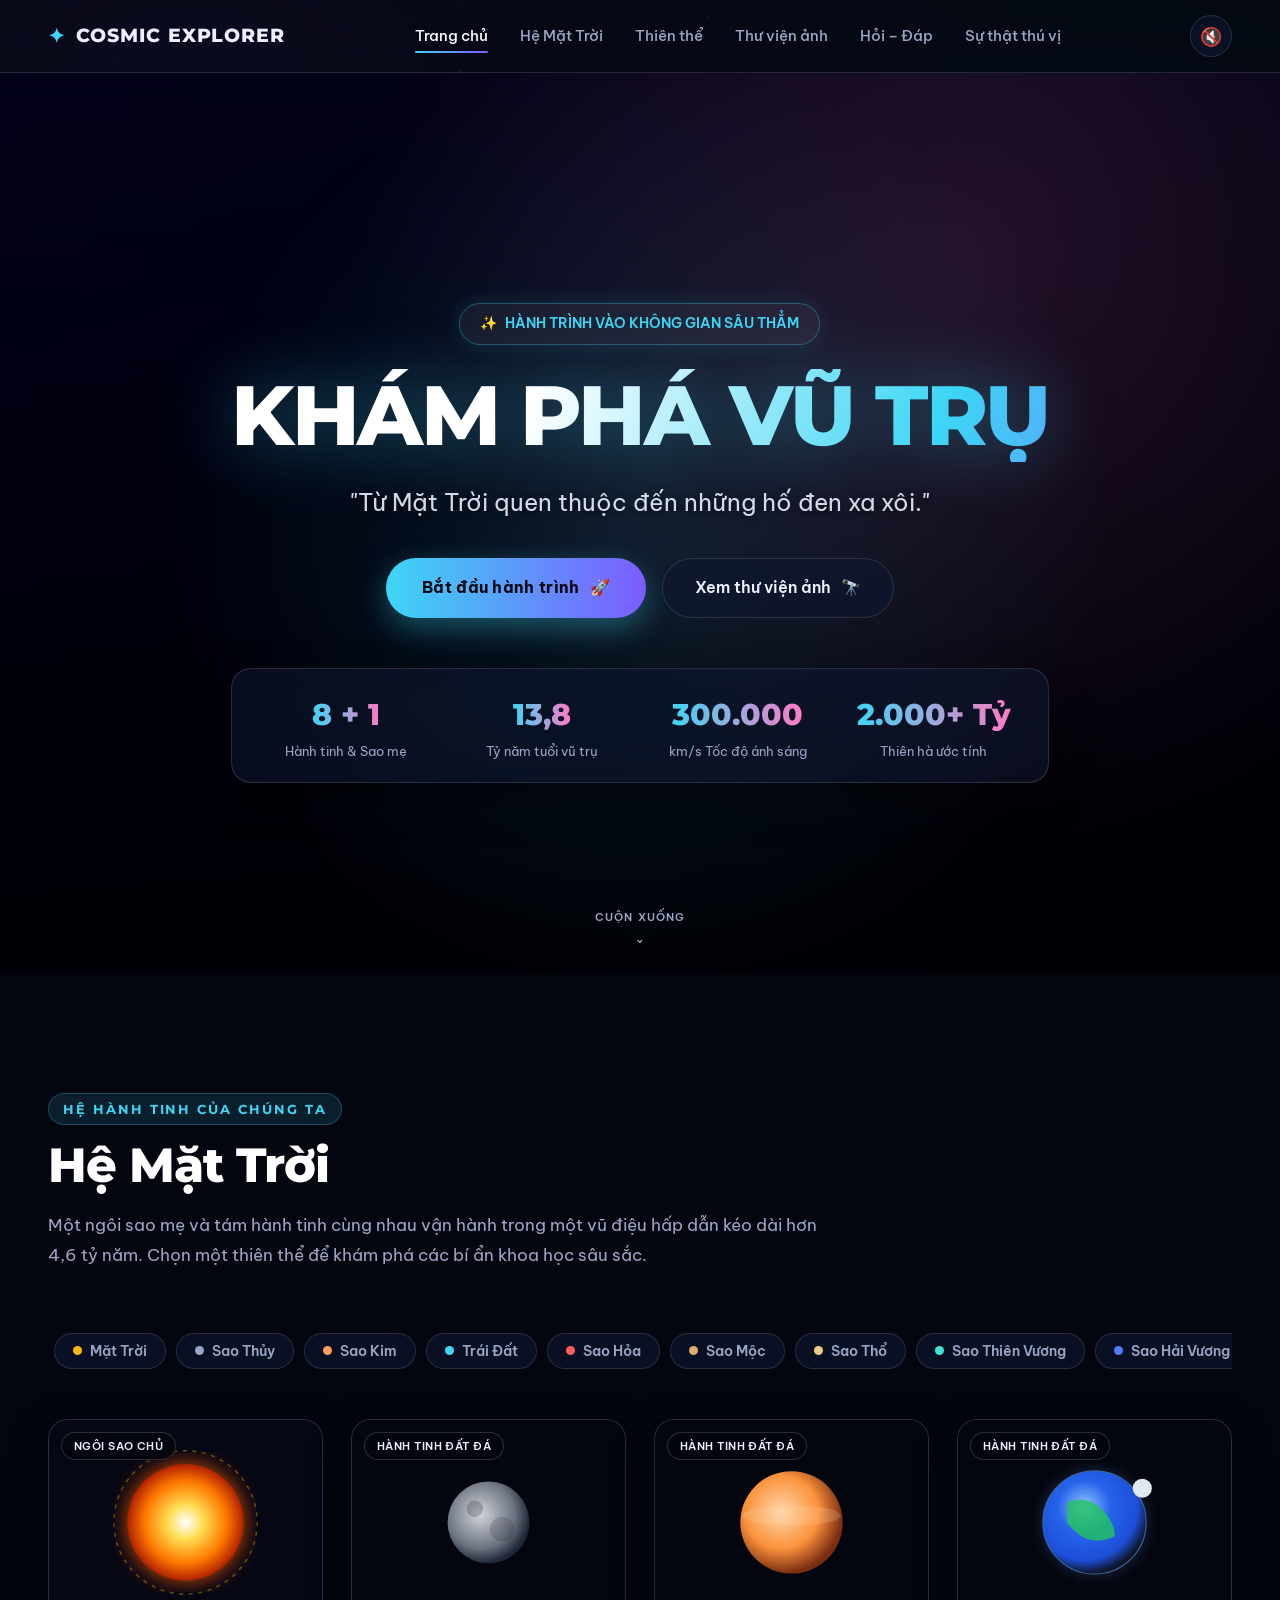
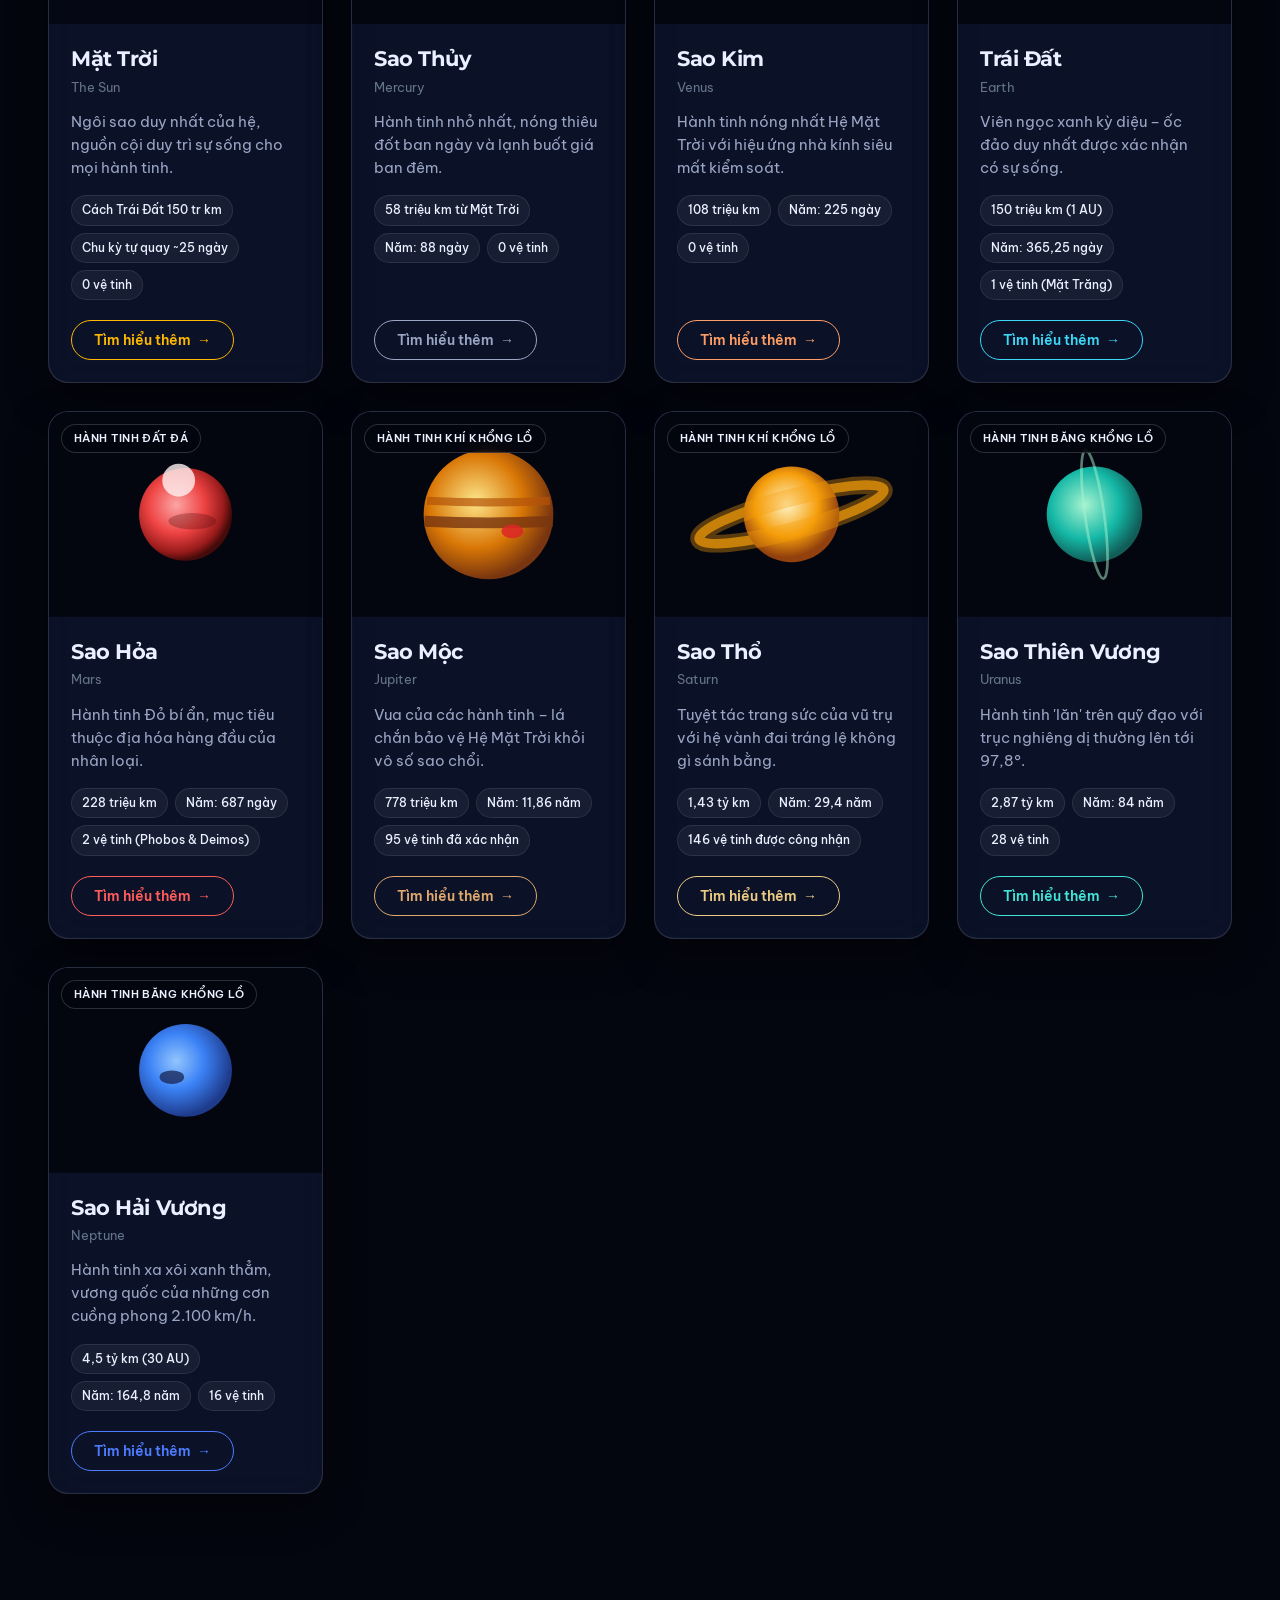
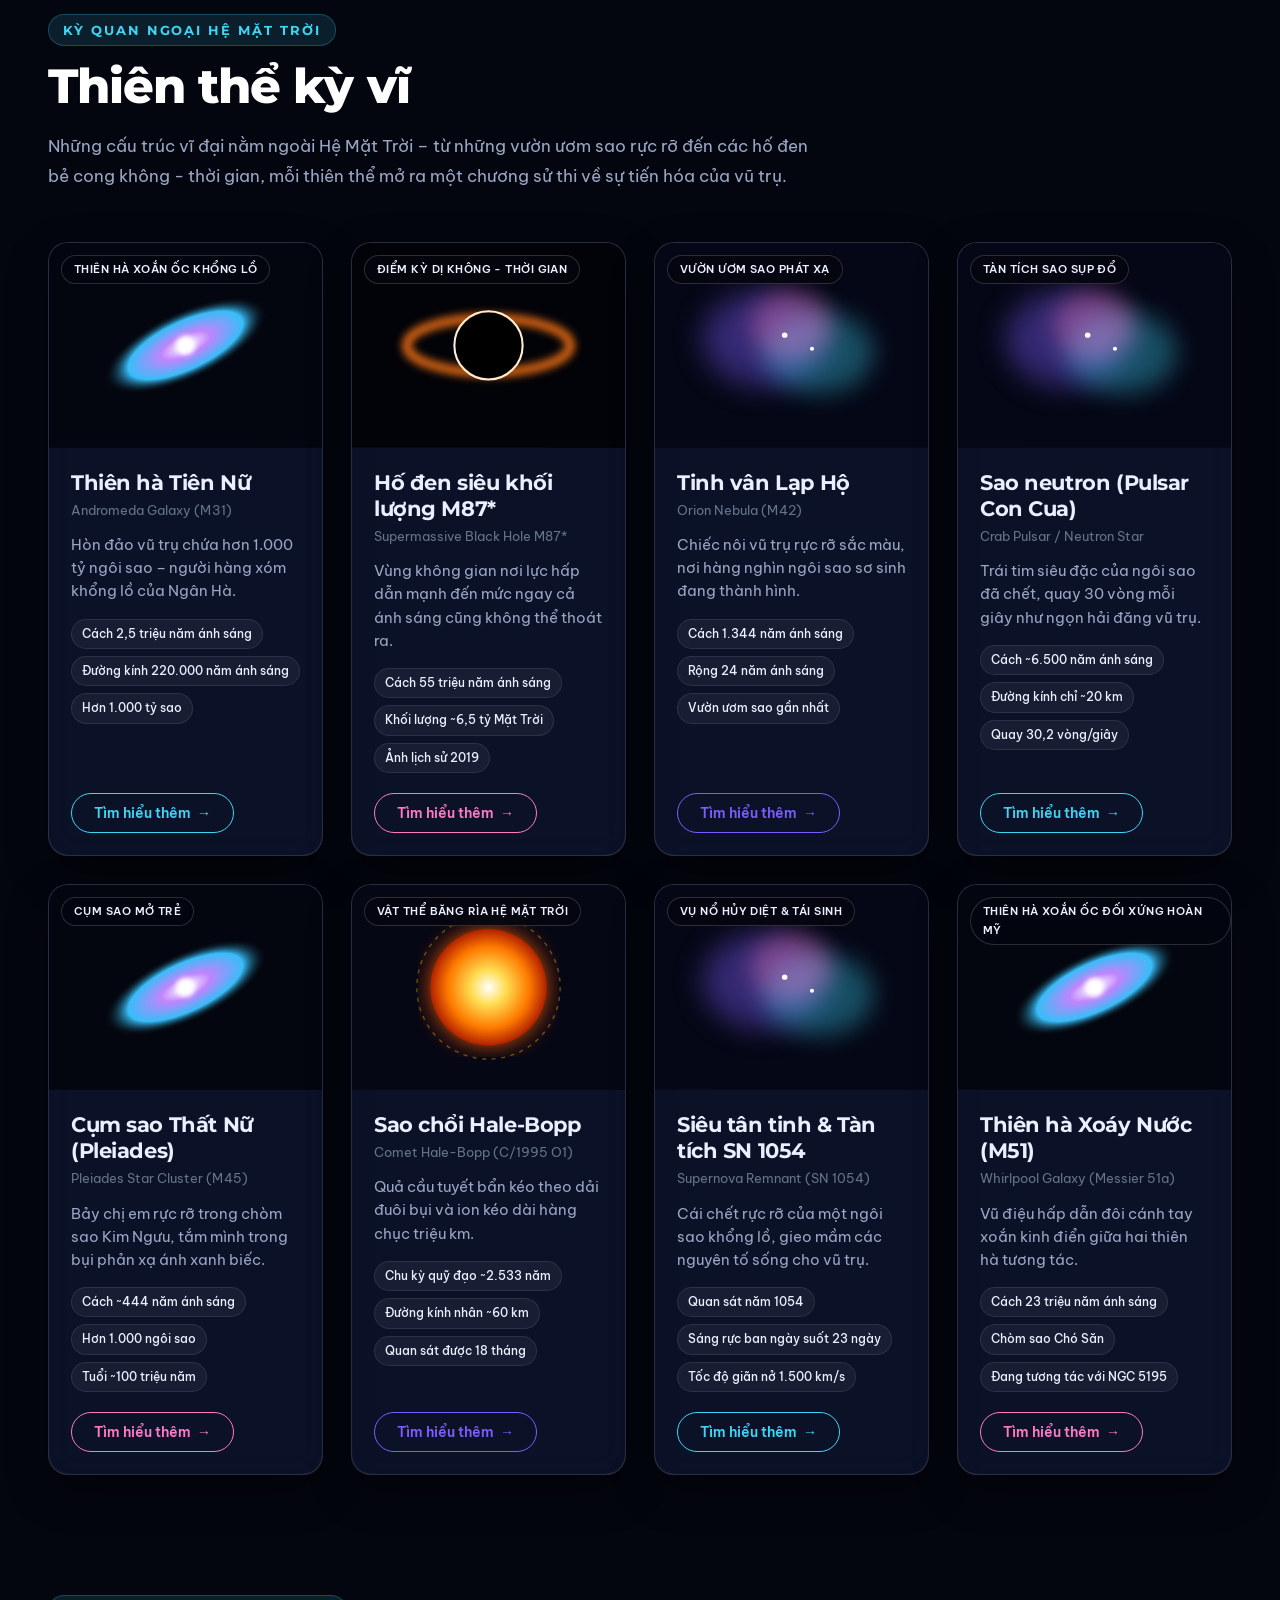
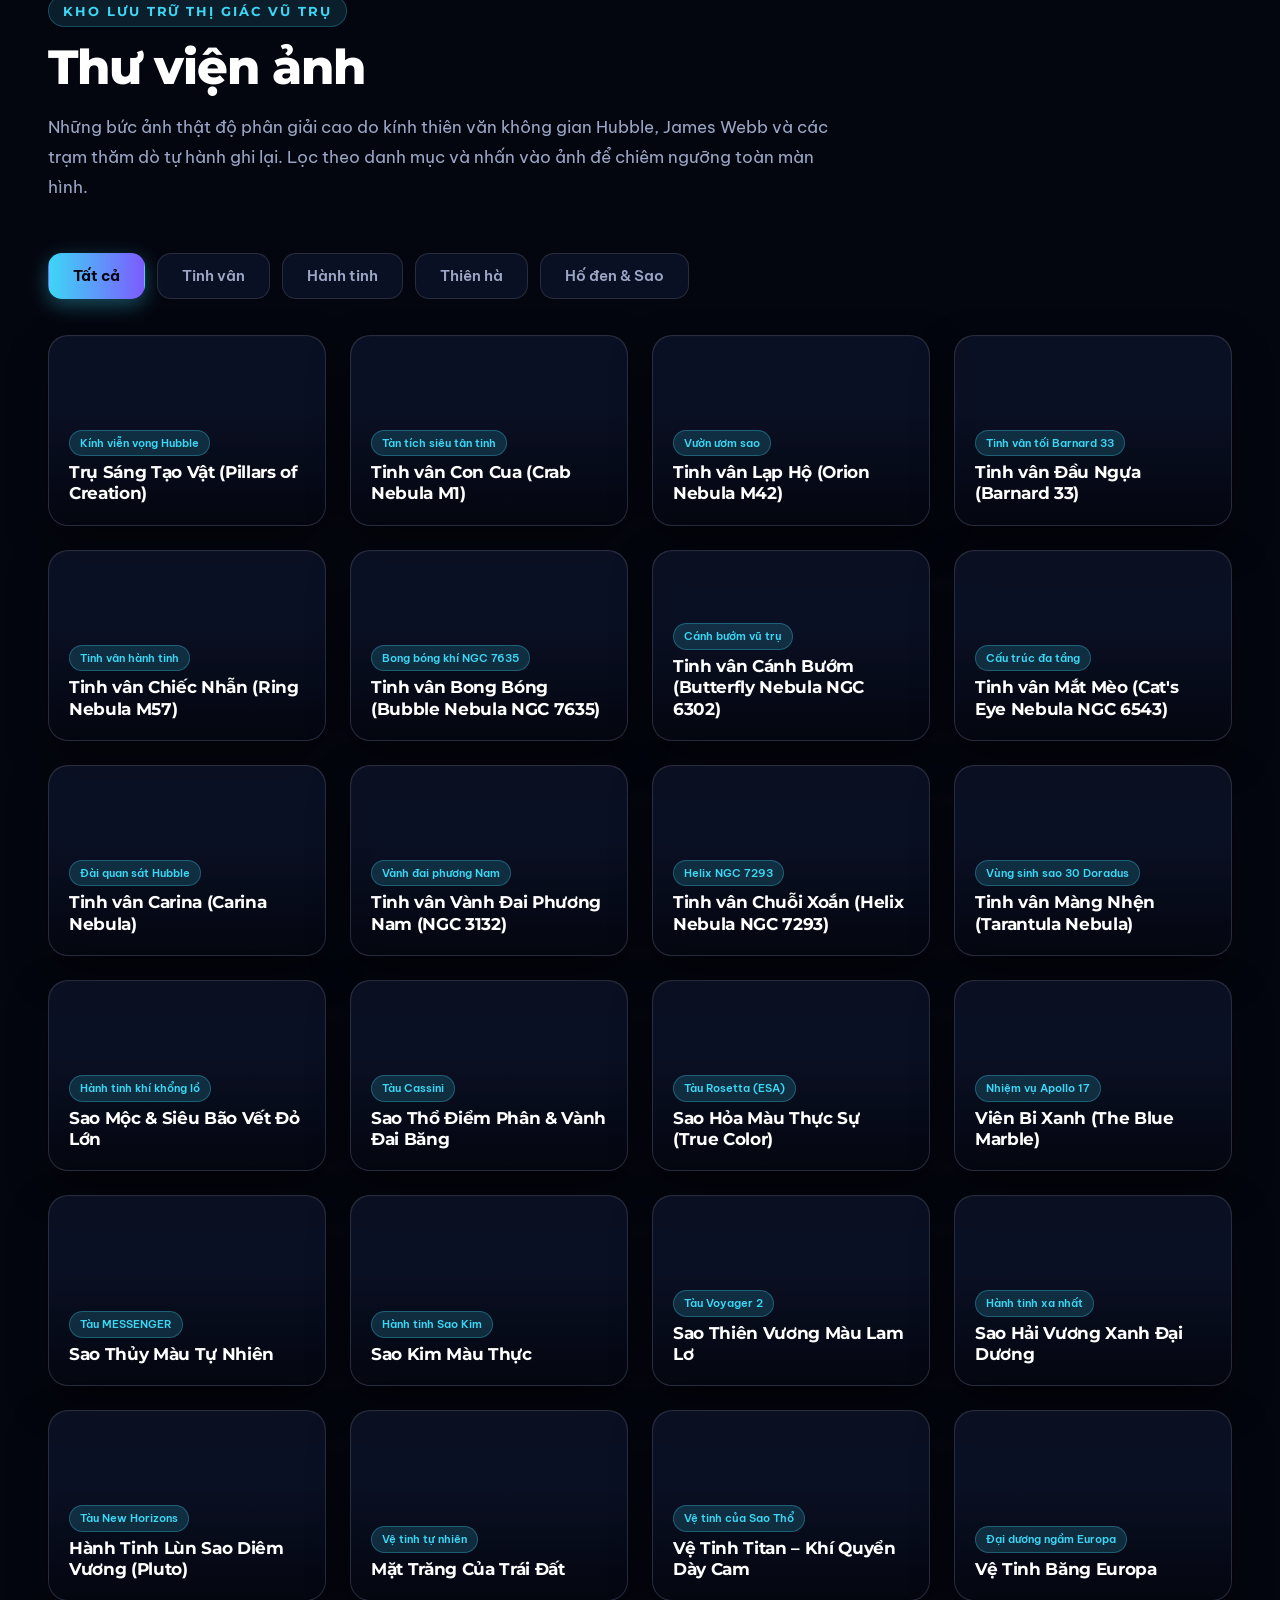
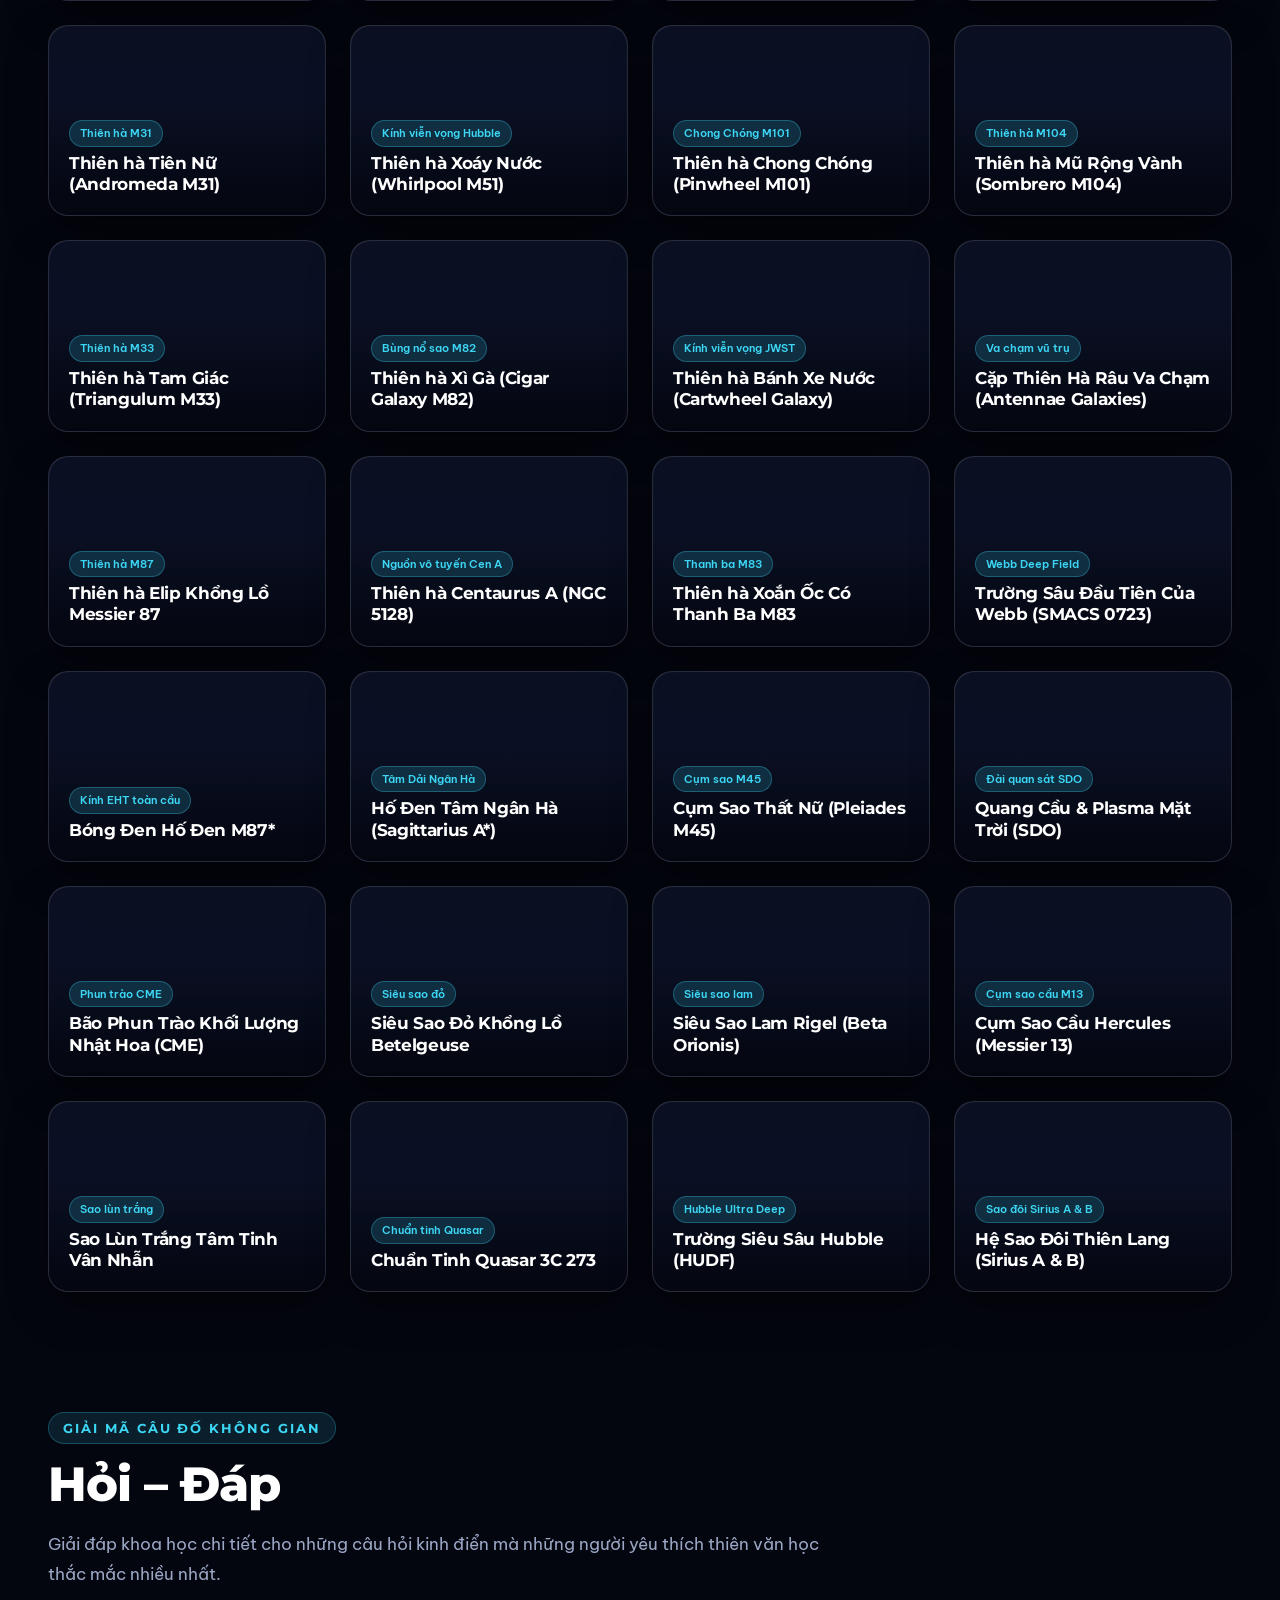
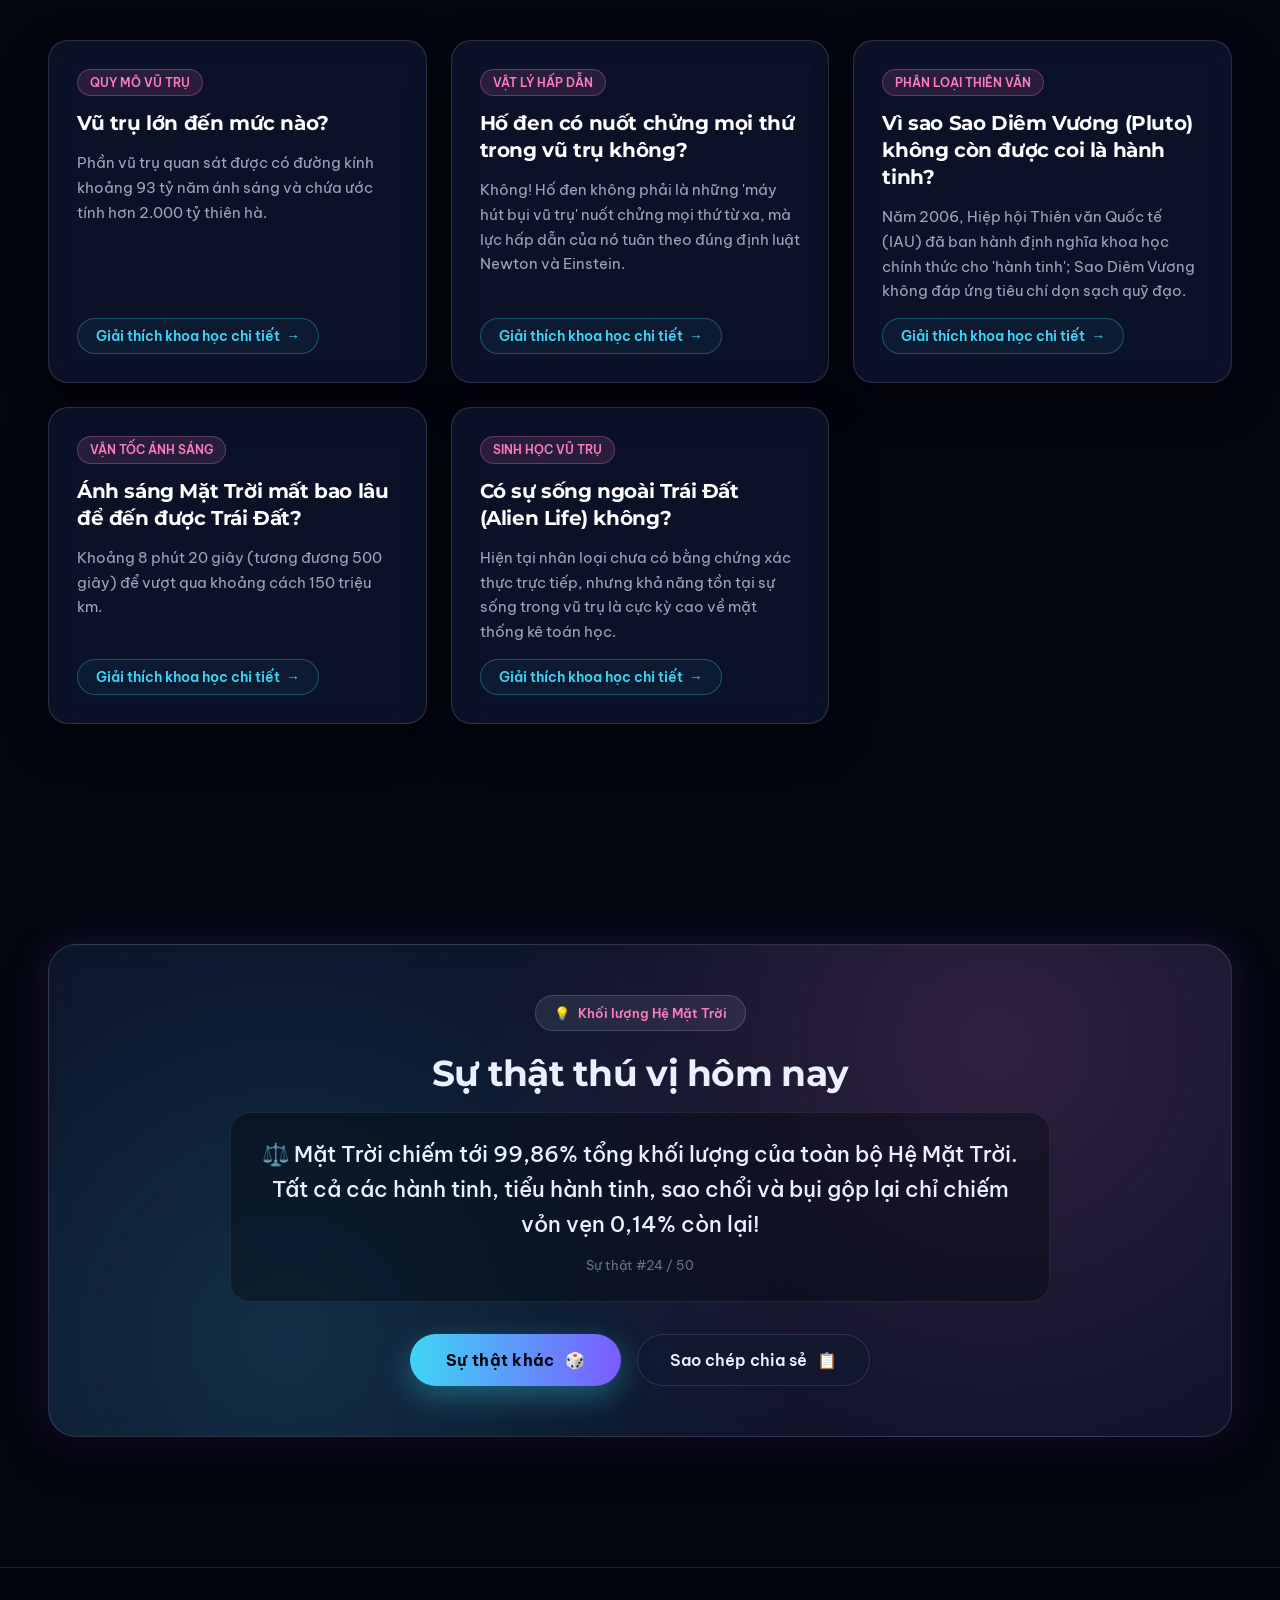
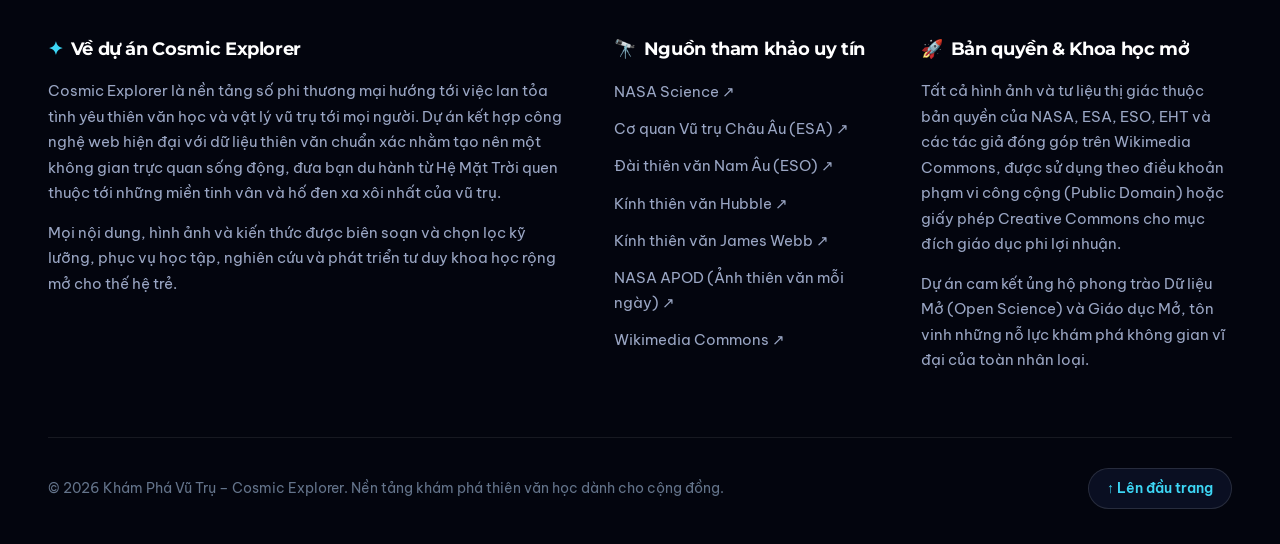
==== cosmos-exploration/kham-pha-vu-tru.html @ 5fd6b0ab "Add files via upload" ====
﻿<!DOCTYPE html>
<html lang="vi">
<head>
  <meta charset="utf-8" />
  <meta name="viewport" content="width=device-width, initial-scale=1.0" />
  <title>Khám Phá Vũ Trụ – Cosmic Explorer</title>
  <meta name="description" content="Trang web khám phá vũ trụ chuẩn Dark Space, Futuristic và Glassmorphism: Hệ Mặt Trời, thiên thể kỳ vĩ, thư viện ảnh thiên văn độ phân giải cao và hỏi đáp khoa học." />
  <meta name="theme-color" content="#04060F" />

  <!-- ==========================================================================
       GOOGLE ANALYTICS (GA4)
       Thay thế 'G-XXXXXXXXXX' bằng Measurement ID thực tế của bạn
       ========================================================================== -->
  <script async src="https://www.googletagmanager.com/gtag/js?id=G-XXXXXXXXXX"></script>
  <script>
    window.dataLayer = window.dataLayer || [];
    function gtag(){dataLayer.push(arguments);}
    gtag('js', new Date());

    gtag('config', 'G-XXXXXXXXXX', {
      page_title: 'Khám Phá Vũ Trụ – Cosmic Explorer',
      page_path: window.location.pathname
    });
  </script>

  <!-- Open Graph / SEO -->
  <meta property="og:type" content="website" />
  <meta property="og:title" content="Khám Phá Vũ Trụ – Cosmic Explorer" />
  <meta property="og:description" content="Từ Mặt Trời quen thuộc đến những hố đen xa xôi. Khám phá 8 hành tinh, thiên hà, tinh vân và các bí ẩn vật lý vũ trụ." />

  <!-- Google Fonts: Montserrat & Be Vietnam Pro -->
  <link rel="preconnect" href="https://fonts.googleapis.com" />
  <link rel="preconnect" href="https://fonts.gstatic.com" crossorigin />
  <link href="https://fonts.googleapis.com/css2?family=Be+Vietnam+Pro:ital,wght@0,400;0,500;0,600;0,700;1,400&family=Montserrat:wght@600;700;800;900&display=swap" rel="stylesheet" />

  <!-- Stylesheet -->
  <style>
/* ==========================================================================
   KHÁM PHÁ VŨ TRỤ – COSMOS EXPLORATION
   Design System: Dark Space – Futuristic – Modern – Glassmorphism
   Colors: #04060F, #0A1022, Cyan #3DD6F5, Violet #7C5CFF, Pink #FF7AC6
   Typography: Montserrat (Headings/Stats) & Be Vietnam Pro (Body/UI)
   ========================================================================== */

/* --- Biến CSS toàn cục --- */
:root {
  --bg-space: #04060F;
  --bg-deep: #0A1022;
  --bg-surface: #0E162E;
  
  --cy: #3DD6F5;
  --cy-glow: rgba(61, 214, 245, 0.4);
  --cy-subtle: rgba(61, 214, 245, 0.12);
  
  --vi: #7C5CFF;
  --vi-glow: rgba(124, 92, 255, 0.4);
  --vi-subtle: rgba(124, 92, 255, 0.12);
  
  --pk: #FF7AC6;
  --pk-glow: rgba(255, 122, 198, 0.4);
  --pk-subtle: rgba(255, 122, 198, 0.12);
  
  --ivory: #EAF0FF;
  --mute: #9AA6C4;
  --mute-dark: #64748B;
  
  --line: rgba(255, 255, 255, 0.12);
  --line-strong: rgba(255, 255, 255, 0.22);
  --glass: rgba(14, 22, 46, 0.65);
  --glass-card: rgba(15, 25, 52, 0.68);
  --glass-hover: rgba(25, 40, 80, 0.82);
  
  --font-heading: 'Montserrat', -apple-system, BlinkMacSystemFont, 'Segoe UI', Roboto, sans-serif;
  --font-body: 'Be Vietnam Pro', -apple-system, BlinkMacSystemFont, 'Segoe UI', Roboto, sans-serif;
  
  --radius-xs: 8px;
  --radius-sm: 14px;
  --radius-md: 20px;
  --radius-lg: 28px;
  --radius-full: 9999px;
  
  --shadow-card: 0 16px 40px rgba(0, 0, 0, 0.45), 0 0 1px rgba(255, 255, 255, 0.15) inset;
  --shadow-glow-cyan: 0 0 35px rgba(61, 214, 245, 0.35);
  --shadow-glow-violet: 0 0 35px rgba(124, 92, 255, 0.35);
  --shadow-glow-pink: 0 0 35px rgba(255, 122, 198, 0.35);
  
  --trans-fast: 0.2s cubic-bezier(0.16, 1, 0.3, 1);
  --trans-normal: 0.35s cubic-bezier(0.16, 1, 0.3, 1);
  --trans-slow: 0.6s cubic-bezier(0.16, 1, 0.3, 1);
}

/* --- Reset & Thiết lập cơ bản --- */
*, *::before, *::after {
  box-sizing: border-box;
  margin: 0;
  padding: 0;
}

html {
  scroll-behavior: smooth;
  scroll-padding-top: 80px;
  color-scheme: dark;
}

body {
  font-family: var(--font-body);
  font-size: 16px;
  line-height: 1.7;
  color: var(--ivory);
  background-color: var(--bg-space);
  background-image: 
    radial-gradient(1200px 800px at 15% 10%, rgba(124, 92, 255, 0.22), transparent 70%),
    radial-gradient(1000px 700px at 85% 35%, rgba(61, 214, 245, 0.18), transparent 65%),
    radial-gradient(900px 800px at 25% 75%, rgba(255, 122, 198, 0.16), transparent 70%),
    radial-gradient(800px 600px at 75% 90%, rgba(124, 92, 255, 0.18), transparent 65%),
    linear-gradient(180deg, var(--bg-space) 0%, var(--bg-deep) 100%);
  background-attachment: fixed;
  min-height: 100vh;
  overflow-x: hidden;
  position: relative;
  -webkit-font-smoothing: antialiased;
  -moz-osx-font-smoothing: grayscale;
}

/* --- Typography --- */
h1, h2, h3, h4, h5, h6 {
  font-family: var(--font-heading);
  font-weight: 700;
  line-height: 1.25;
  color: var(--ivory);
  letter-spacing: -0.02em;
}

p {
  color: var(--mute);
}

a {
  color: inherit;
  text-decoration: none;
  transition: var(--trans-fast);
}

button {
  font-family: inherit;
  border: none;
  background: none;
  cursor: pointer;
  color: inherit;
}

img {
  max-width: 100%;
  height: auto;
  display: block;
}

/* --- Focus states hỗ trợ A11y --- */
:focus-visible {
  outline: 3px solid var(--pk);
  outline-offset: 3px;
  border-radius: var(--radius-xs);
}

/* --- Khung canvas nền sao tương tác --- */
#stars-canvas {
  position: fixed;
  inset: 0;
  width: 100%;
  height: 100%;
  z-index: 0;
  pointer-events: none;
}

/* --- Thanh tiến trình cuộn trang --- */
#scroll-progress {
  position: fixed;
  top: 0;
  left: 0;
  height: 3px;
  width: 0%;
  background: linear-gradient(90deg, var(--cy), var(--vi), var(--pk));
  box-shadow: 0 0 10px var(--cy);
  z-index: 100;
  transition: width 0.1s ease-out;
}

/* --- Container bọc bố cục --- */
.container {
  max-width: 1320px;
  margin: 0 auto;
  padding: 0 24px;
  position: relative;
  z-index: 1;
}

@media (min-width: 1024px) {
  .container {
    padding: 0 48px;
  }
}

/* ==========================================================================
   NAVBAR (Thanh điều hướng cố định)
   ========================================================================== */
.navbar {
  position: sticky;
  top: 0;
  z-index: 90;
  background: rgba(4, 6, 15, 0.72);
  backdrop-filter: blur(20px);
  -webkit-backdrop-filter: blur(20px);
  border-bottom: 1px solid var(--line);
  transition: background var(--trans-normal), border-color var(--trans-normal);
}

.navbar.scrolled {
  background: rgba(4, 6, 15, 0.92);
  border-bottom-color: rgba(61, 214, 245, 0.25);
  box-shadow: 0 10px 30px rgba(0, 0, 0, 0.5);
}

.nav-wrapper {
  display: flex;
  align-items: center;
  justify-content: space-between;
  height: 72px;
}

.nav-brand {
  display: flex;
  align-items: center;
  gap: 10px;
  font-family: var(--font-heading);
  font-weight: 800;
  font-size: 19px;
  letter-spacing: 0.05em;
  color: var(--ivory);
}

.nav-brand .brand-spark {
  color: var(--cy);
  font-size: 20px;
  animation: pulse-glow 2.5s infinite;
  display: inline-block;
}

@keyframes pulse-glow {
  0%, 100% { transform: scale(1); filter: drop-shadow(0 0 4px var(--cy)); }
  50% { transform: scale(1.25); filter: drop-shadow(0 0 12px var(--pk)); color: var(--pk); }
}

.nav-menu {
  display: flex;
  align-items: center;
  gap: 32px;
  list-style: none;
}

.nav-link {
  font-size: 15px;
  font-weight: 500;
  color: var(--mute);
  padding: 8px 0;
  position: relative;
  transition: color var(--trans-fast);
}

.nav-link::after {
  content: '';
  position: absolute;
  bottom: 0;
  left: 0;
  width: 0;
  height: 2px;
  background: linear-gradient(90deg, var(--cy), var(--vi));
  border-radius: var(--radius-full);
  transition: width var(--trans-normal);
}

.nav-link:hover,
.nav-link.active {
  color: #FFFFFF;
}

.nav-link:hover::after,
.nav-link.active::after {
  width: 100%;
}

.nav-actions {
  display: flex;
  align-items: center;
  gap: 14px;
}

/* Nút điều khiển âm thanh vũ trụ tinh tế */
.btn-sound {
  display: flex;
  align-items: center;
  justify-content: center;
  width: 42px;
  height: 42px;
  border-radius: var(--radius-full);
  border: 1px solid var(--line);
  background: var(--glass);
  color: var(--mute);
  font-size: 18px;
  transition: var(--trans-fast);
}

.btn-sound:hover {
  color: var(--cy);
  border-color: var(--cy);
  background: var(--cy-subtle);
  transform: translateY(-2px);
}

/* Nút burger mobile */
.btn-burger {
  display: none;
  flex-direction: column;
  justify-content: center;
  align-items: center;
  gap: 5px;
  width: 44px;
  height: 44px;
  border-radius: var(--radius-xs);
  border: 1px solid var(--line);
  background: var(--glass);
  cursor: pointer;
  z-index: 95;
}

.btn-burger span {
  display: block;
  width: 20px;
  height: 2px;
  background-color: var(--ivory);
  transition: transform var(--trans-normal), opacity var(--trans-fast);
}

.btn-burger.active span:nth-child(1) {
  transform: translateY(7px) rotate(45deg);
}

.btn-burger.active span:nth-child(2) {
  opacity: 0;
}

.btn-burger.active span:nth-child(3) {
  transform: translateY(-7px) rotate(-45deg);
}

@media (max-width: 900px) {
  .btn-burger {
    display: flex;
  }
  
  .nav-menu {
    position: fixed;
    top: 72px;
    left: 0;
    right: 0;
    background: rgba(4, 6, 15, 0.97);
    backdrop-filter: blur(24px);
    -webkit-backdrop-filter: blur(24px);
    border-bottom: 1px solid var(--line);
    flex-direction: column;
    gap: 0;
    padding: 16px 24px 28px;
    transform: translateY(-120%);
    opacity: 0;
    pointer-events: none;
    transition: transform 0.4s cubic-bezier(0.16, 1, 0.3, 1), opacity 0.3s ease;
  }
  
  .nav-menu.open {
    transform: translateY(0);
    opacity: 1;
    pointer-events: auto;
  }
  
  .nav-menu li {
    width: 100%;
  }
  
  .nav-link {
    display: block;
    padding: 14px 0;
    font-size: 17px;
    border-bottom: 1px solid rgba(255, 255, 255, 0.06);
  }
}

/* ==========================================================================
   HERO SECTION (Trang chủ)
   ========================================================================== */
.hero-section {
  min-height: 100vh;
  position: relative;
  display: flex;
  align-items: center;
  justify-content: center;
  text-align: center;
  padding: 100px 0 60px;
  overflow: hidden;
}

.hero-backdrop {
  position: absolute;
  inset: -10% -5%;
  background: 
    linear-gradient(180deg, rgba(4, 6, 15, 0.3) 0%, rgba(4, 6, 15, 0.85) 90%),
    url('https://commons.wikimedia.org/wiki/Special:FilePath/Pillars_of_creation_2014_HST_WFC3-UVIS_full-res_denoised.jpg?width=1600') center/cover no-repeat,
    linear-gradient(135deg, #18133E, #0A1022);
  filter: contrast(1.1) brightness(0.7);
  z-index: 0;
  will-change: transform;
}

.hero-overlay-glow {
  position: absolute;
  inset: 0;
  background: 
    radial-gradient(circle at 50% 50%, rgba(61, 214, 245, 0.12), transparent 60%),
    radial-gradient(circle at 75% 20%, rgba(255, 122, 198, 0.14), transparent 50%);
  pointer-events: none;
}

.hero-content {
  position: relative;
  z-index: 2;
  max-width: 960px;
  margin: 0 auto;
}

.hero-badge {
  display: inline-flex;
  align-items: center;
  gap: 8px;
  padding: 8px 20px;
  border-radius: var(--radius-full);
  background: rgba(255, 255, 255, 0.06);
  border: 1px solid rgba(61, 214, 245, 0.3);
  backdrop-filter: blur(12px);
  color: var(--cy);
  font-size: 14px;
  font-weight: 600;
  margin-bottom: 24px;
  box-shadow: 0 0 20px rgba(61, 214, 245, 0.15);
  animation: float-soft 4s ease-in-out infinite;
}

@keyframes float-soft {
  0%, 100% { transform: translateY(0); }
  50% { transform: translateY(-6px); }
}

.hero-title {
  font-size: clamp(38px, 8vw, 84px);
  font-weight: 800;
  letter-spacing: -0.03em;
  line-height: 1.1;
  margin-bottom: 20px;
  background: linear-gradient(110deg, #FFFFFF 15%, var(--cy) 35%, var(--vi) 55%, var(--pk) 75%, #FFFFFF 95%);
  background-size: 250% 100%;
  -webkit-background-clip: text;
  background-clip: text;
  color: transparent;
  animation: shimmer-title 7s linear infinite;
  filter: drop-shadow(0 0 35px rgba(61, 214, 245, 0.4));
}

@keyframes shimmer-title {
  0% { background-position: 250% 0; }
  100% { background-position: -250% 0; }
}

.hero-slogan {
  font-size: clamp(18px, 3vw, 24px);
  font-weight: 400;
  color: var(--ivory);
  opacity: 0.9;
  max-width: 720px;
  margin: 0 auto 36px;
  text-shadow: 0 2px 10px rgba(0, 0, 0, 0.7);
}

.hero-cta-group {
  display: flex;
  align-items: center;
  justify-content: center;
  gap: 16px;
  flex-wrap: wrap;
  margin-bottom: 50px;
}

/* Nút CTA chuẩn Glassmorphism Futuristic */
.btn-primary {
  display: inline-flex;
  align-items: center;
  gap: 10px;
  padding: 16px 36px;
  border-radius: var(--radius-full);
  background: linear-gradient(90deg, var(--cy), var(--vi));
  color: #04060F;
  font-weight: 700;
  font-size: 16px;
  letter-spacing: 0.02em;
  box-shadow: 0 10px 30px rgba(61, 214, 245, 0.35);
  transition: transform var(--trans-fast), box-shadow var(--trans-fast), color var(--trans-fast);
  cursor: pointer;
}

.btn-primary:hover {
  transform: translateY(-4px) scale(1.02);
  box-shadow: 0 15px 40px rgba(124, 92, 255, 0.55), 0 0 25px rgba(61, 214, 245, 0.6);
  color: #FFFFFF;
}

.btn-secondary {
  display: inline-flex;
  align-items: center;
  gap: 10px;
  padding: 15px 32px;
  border-radius: var(--radius-full);
  background: var(--glass);
  border: 1px solid var(--line);
  backdrop-filter: blur(12px);
  color: var(--ivory);
  font-weight: 600;
  font-size: 16px;
  transition: var(--trans-fast);
}

.btn-secondary:hover {
  border-color: var(--cy);
  background: rgba(61, 214, 245, 0.1);
  transform: translateY(-3px);
  color: var(--cy);
}

/* Thống kê nhanh nổi bật ở Hero */
.hero-stats-bar {
  display: grid;
  grid-template-columns: repeat(4, 1fr);
  gap: 16px;
  max-width: 860px;
  margin: 0 auto;
  padding: 20px 24px;
  border-radius: var(--radius-md);
  background: rgba(14, 22, 46, 0.6);
  border: 1px solid var(--line);
  backdrop-filter: blur(16px);
  box-shadow: var(--shadow-card);
}

.stat-item {
  display: flex;
  flex-direction: column;
  align-items: center;
}

.stat-number {
  font-family: var(--font-heading);
  font-size: clamp(20px, 3.5vw, 30px);
  font-weight: 800;
  background: linear-gradient(90deg, var(--cy), var(--pk));
  -webkit-background-clip: text;
  background-clip: text;
  color: transparent;
}

.stat-label {
  font-size: 13px;
  color: var(--mute);
  text-align: center;
}

@media (max-width: 680px) {
  .hero-stats-bar {
    grid-template-columns: repeat(2, 1fr);
    gap: 20px 12px;
  }
}

.hero-scroll-indicator {
  position: absolute;
  bottom: 24px;
  left: 50%;
  transform: translateX(-50%);
  color: var(--cy);
  font-size: 26px;
  display: flex;
  flex-direction: column;
  align-items: center;
  gap: 4px;
  animation: bounce-scroll 2s infinite ease-in-out;
  cursor: pointer;
  z-index: 5;
}

.hero-scroll-indicator span {
  font-size: 11px;
  font-weight: 600;
  letter-spacing: 0.1em;
  text-transform: uppercase;
  color: var(--mute);
}

@keyframes bounce-scroll {
  0%, 20%, 50%, 80%, 100% { transform: translate(-50%, 0); }
  40% { transform: translate(-50%, -10px); }
  60% { transform: translate(-50%, -5px); }
}

/* ==========================================================================
   CÁC SECTION CHUNG & TIÊU ĐỀ
   ========================================================================== */
section {
  padding: 120px 0 0;
  position: relative;
}

.section-header {
  margin-bottom: 50px;
  max-width: 780px;
}

.section-tag {
  display: inline-block;
  font-family: var(--font-heading);
  font-size: 13px;
  font-weight: 700;
  text-transform: uppercase;
  letter-spacing: 0.15em;
  color: var(--cy);
  margin-bottom: 10px;
  background: var(--cy-subtle);
  padding: 4px 14px;
  border-radius: var(--radius-full);
  border: 1px solid rgba(61, 214, 245, 0.25);
}

.section-title {
  font-size: clamp(30px, 5vw, 48px);
  font-weight: 800;
  margin-bottom: 16px;
  background: linear-gradient(120deg, #FFFFFF 40%, var(--ivory) 100%);
  -webkit-background-clip: text;
  background-clip: text;
  color: transparent;
}

.section-desc {
  font-size: 17px;
  color: var(--mute);
  line-height: 1.75;
}

/* ==========================================================================
   GRID CARDS & GLASSMORPHISM
   ========================================================================== */
.cards-grid {
  display: grid;
  grid-template-columns: repeat(4, 1fr);
  gap: 28px;
}

@media (max-width: 1200px) {
  .cards-grid {
    grid-template-columns: repeat(3, 1fr);
  }
}

@media (max-width: 880px) {
  .cards-grid {
    grid-template-columns: repeat(2, 1fr);
    gap: 20px;
  }
}

@media (max-width: 580px) {
  .cards-grid {
    grid-template-columns: 1fr;
  }
}

/* Thẻ kính Glassmorphic */
.cosmic-card {
  --accent-color: var(--cy);
  --accent-glow: var(--cy-glow);
  
  background: var(--glass-card);
  backdrop-filter: blur(16px);
  -webkit-backdrop-filter: blur(16px);
  border: 1px solid var(--line);
  border-radius: var(--radius-md);
  overflow: hidden;
  display: flex;
  flex-direction: column;
  box-shadow: var(--shadow-card);
  transition: transform var(--trans-normal), border-color var(--trans-normal), box-shadow var(--trans-normal);
  position: relative;
}

.cosmic-card::before {
  content: '';
  position: absolute;
  top: 0;
  left: 0;
  right: 0;
  height: 2px;
  background: linear-gradient(90deg, transparent, var(--accent-color), transparent);
  opacity: 0.4;
  transition: opacity var(--trans-normal);
}

.cosmic-card:hover {
  transform: translateY(-8px);
  border-color: var(--accent-color);
  box-shadow: 0 20px 45px rgba(0, 0, 0, 0.6), 0 0 30px var(--accent-glow);
}

.cosmic-card:hover::before {
  opacity: 1;
}

/* Khung hình ảnh của Card */
.card-photo {
  position: relative;
  aspect-ratio: 4 / 3;
  overflow: hidden;
  background: linear-gradient(135deg, #18133E, #0A1022);
}

.card-photo-fallback {
  position: absolute;
  inset: 0;
  width: 100%;
  height: 100%;
  display: flex;
  align-items: center;
  justify-content: center;
  z-index: 1;
}

.card-photo-fallback svg, .fallback-svg {
  width: 100%;
  height: 100%;
  display: block;
}

.cosmic-image {
  position: relative;
  z-index: 2;
  width: 100%;
  height: 100%;
  object-fit: cover;
  transition: transform 0.6s cubic-bezier(0.16, 1, 0.3, 1), opacity 0.4s ease;
}

.cosmic-card:hover .card-photo .cosmic-image {
  transform: scale(1.08);
}

/* Huy hiệu loại ở góc ảnh */
.card-type-badge {
  position: absolute;
  top: 12px;
  left: 12px;
  padding: 4px 12px;
  border-radius: var(--radius-full);
  background: rgba(4, 6, 15, 0.78);
  backdrop-filter: blur(8px);
  -webkit-backdrop-filter: blur(8px);
  border: 1px solid rgba(255, 255, 255, 0.16);
  font-size: 11px;
  font-weight: 600;
  color: var(--ivory);
  letter-spacing: 0.04em;
  text-transform: uppercase;
  z-index: 5;
}

/* Phần nội dung của Card */
.card-body {
  padding: 22px;
  display: flex;
  flex-direction: column;
  flex: 1;
  gap: 12px;
}

.card-title-group {
  display: flex;
  flex-direction: column;
  gap: 3px;
}

.card-title {
  font-size: 21px;
  font-weight: 700;
  color: var(--ivory);
}

.card-subtitle {
  font-size: 13px;
  color: var(--mute-dark);
}

.card-tagline {
  font-size: 14.5px;
  color: var(--mute);
  line-height: 1.6;
}

/* Chip thông tin nhanh */
.card-chips {
  display: flex;
  flex-wrap: wrap;
  gap: 7px;
  margin: 4px 0 8px;
}

.chip {
  font-size: 12px;
  padding: 4px 10px;
  border-radius: var(--radius-full);
  background: rgba(255, 255, 255, 0.05);
  border: 1px solid rgba(255, 255, 255, 0.09);
  color: var(--ivory);
  font-weight: 500;
}

/* Nút Tìm hiểu thêm */
.btn-card-more {
  margin-top: auto;
  align-self: flex-start;
  min-height: 40px;
  padding: 8px 22px;
  border-radius: var(--radius-full);
  border: 1px solid var(--accent-color);
  background: transparent;
  color: var(--accent-color);
  font-weight: 600;
  font-size: 14px;
  display: inline-flex;
  align-items: center;
  gap: 6px;
  transition: var(--trans-fast);
}

.btn-card-more:hover {
  background: var(--accent-color);
  color: #04060F;
  box-shadow: 0 0 20px var(--accent-glow);
  transform: translateY(-2px);
}

/* ==========================================================================
   SECTION 1 – HỆ MẶT TRỜI (BỔ SUNG QUICK SELECTOR)
   ========================================================================== */
.solar-quick-bar {
  display: flex;
  align-items: center;
  gap: 10px;
  overflow-x: auto;
  padding: 12px 6px 20px;
  margin-bottom: 30px;
  scrollbar-width: thin;
  scrollbar-color: var(--line) transparent;
}

.solar-quick-bar::-webkit-scrollbar {
  height: 6px;
}

.solar-quick-bar::-webkit-scrollbar-thumb {
  background: var(--line);
  border-radius: 4px;
}

.quick-planet-pill {
  flex-shrink: 0;
  display: inline-flex;
  align-items: center;
  gap: 8px;
  padding: 8px 18px;
  border-radius: var(--radius-full);
  background: var(--glass);
  border: 1px solid var(--line);
  color: var(--mute);
  font-size: 13.5px;
  font-weight: 600;
  cursor: pointer;
  transition: var(--trans-fast);
}

.quick-planet-pill .pill-dot {
  width: 9px;
  height: 9px;
  border-radius: 50%;
  display: inline-block;
}

.quick-planet-pill:hover,
.quick-planet-pill.active {
  color: #FFFFFF;
  border-color: var(--cy);
  background: rgba(61, 214, 245, 0.12);
  transform: translateY(-2px);
}

/* ==========================================================================
   SECTION 3 – THƯ VIỆN ẢNH (TABS & LIGHTBOX)
   ========================================================================== */
.gallery-tabs {
  display: flex;
  flex-wrap: wrap;
  gap: 12px;
  margin-bottom: 36px;
}

.tab-btn {
  min-height: 46px;
  padding: 10px 24px;
  border-radius: var(--radius-sm);
  border: 1px solid var(--line);
  background: var(--glass);
  color: var(--mute);
  font-size: 15px;
  font-weight: 600;
  display: inline-flex;
  align-items: center;
  gap: 8px;
  cursor: pointer;
  transition: var(--trans-fast);
}

.tab-btn:hover {
  color: var(--ivory);
  border-color: rgba(61, 214, 245, 0.4);
  background: rgba(61, 214, 245, 0.08);
}

.tab-btn.active {
  background: linear-gradient(90deg, var(--cy), var(--vi));
  color: #04060F;
  border-color: transparent;
  font-weight: 700;
  box-shadow: 0 6px 20px rgba(61, 214, 245, 0.35);
}

.gallery-grid {
  display: grid;
  grid-template-columns: repeat(4, 1fr);
  gap: 24px;
}

@media (max-width: 1100px) {
  .gallery-grid {
    grid-template-columns: repeat(3, 1fr);
  }
}

@media (max-width: 780px) {
  .gallery-grid {
    grid-template-columns: repeat(2, 1fr);
  }
}

@media (max-width: 500px) {
  .gallery-grid {
    grid-template-columns: 1fr;
  }
}

.gallery-card {
  position: relative;
  aspect-ratio: 16 / 11;
  border-radius: var(--radius-md);
  overflow: hidden;
  border: 1px solid var(--line);
  background: var(--glass);
  cursor: pointer;
  box-shadow: var(--shadow-card);
  transition: transform var(--trans-normal), border-color var(--trans-normal), box-shadow var(--trans-normal);
}

.gallery-card img {
  width: 100%;
  height: 100%;
  object-fit: cover;
  transition: transform 0.7s cubic-bezier(0.16, 1, 0.3, 1);
}

.gallery-card-overlay {
  position: absolute;
  inset: 0;
  background: linear-gradient(180deg, transparent 40%, rgba(4, 6, 15, 0.95) 100%);
  display: flex;
  flex-direction: column;
  justify-content: flex-end;
  padding: 20px;
  transition: opacity var(--trans-fast);
}

.gallery-card-badge {
  align-self: flex-start;
  font-size: 11px;
  font-weight: 600;
  color: var(--cy);
  background: rgba(61, 214, 245, 0.16);
  border: 1px solid rgba(61, 214, 245, 0.3);
  padding: 3px 10px;
  border-radius: var(--radius-full);
  margin-bottom: 6px;
}

.gallery-card-title {
  font-size: 17px;
  font-weight: 700;
  color: #FFFFFF;
}

.gallery-card:hover {
  transform: translateY(-6px);
  border-color: var(--cy);
  box-shadow: 0 16px 36px rgba(0, 0, 0, 0.6), 0 0 25px var(--cy-glow);
}

.gallery-card:hover img {
  transform: scale(1.08);
}

/* ==========================================================================
   SECTION 4 – HỎI ĐÁP (FAQ ACCORDION & CARDS)
   ========================================================================== */
.faq-grid {
  display: grid;
  grid-template-columns: repeat(auto-fit, minmax(360px, 1fr));
  gap: 24px;
}

@media (max-width: 600px) {
  .faq-grid {
    grid-template-columns: 1fr;
  }
}

.faq-card {
  background: var(--glass-card);
  backdrop-filter: blur(16px);
  -webkit-backdrop-filter: blur(16px);
  border: 1px solid var(--line);
  border-radius: var(--radius-md);
  padding: 28px;
  display: flex;
  flex-direction: column;
  gap: 14px;
  box-shadow: var(--shadow-card);
  transition: var(--trans-normal);
  position: relative;
}

.faq-card:hover {
  border-color: rgba(124, 92, 255, 0.5);
  box-shadow: 0 16px 40px rgba(0, 0, 0, 0.5), 0 0 25px var(--vi-glow);
  transform: translateY(-4px);
}

.faq-tag {
  align-self: flex-start;
  font-size: 11.5px;
  font-weight: 600;
  text-transform: uppercase;
  color: var(--pk);
  background: var(--pk-subtle);
  border: 1px solid rgba(255, 122, 198, 0.3);
  padding: 3px 12px;
  border-radius: var(--radius-full);
}

.faq-question {
  font-size: 20px;
  font-weight: 700;
  color: #FFFFFF;
  line-height: 1.35;
}

.faq-short-answer {
  font-size: 15px;
  color: var(--mute);
  line-height: 1.65;
}

.btn-faq-expand {
  margin-top: auto;
  align-self: flex-start;
  display: inline-flex;
  align-items: center;
  gap: 6px;
  font-size: 14px;
  font-weight: 600;
  color: var(--cy);
  padding: 8px 18px;
  border-radius: var(--radius-full);
  border: 1px solid rgba(61, 214, 245, 0.3);
  background: rgba(61, 214, 245, 0.05);
  transition: var(--trans-fast);
}

.btn-faq-expand:hover {
  background: var(--cy);
  color: #04060F;
  box-shadow: 0 0 16px var(--cy-glow);
}

/* ==========================================================================
   SECTION 5 – SỰ THẬT THÚ VỊ (FUN FACTS GENERATOR)
   ========================================================================== */
.fact-section-wrapper {
  margin-top: 100px;
  padding: 50px 36px;
  border-radius: var(--radius-lg);
  border: 1px solid var(--line);
  background: 
    radial-gradient(circle at 80% 20%, rgba(255, 122, 198, 0.15), transparent 50%),
    radial-gradient(circle at 20% 80%, rgba(61, 214, 245, 0.15), transparent 50%),
    var(--glass-card);
  backdrop-filter: blur(20px);
  -webkit-backdrop-filter: blur(20px);
  box-shadow: var(--shadow-card), 0 0 40px rgba(124, 92, 255, 0.2);
  text-align: center;
  position: relative;
  overflow: hidden;
}

.fact-badge {
  display: inline-flex;
  align-items: center;
  gap: 8px;
  padding: 6px 18px;
  border-radius: var(--radius-full);
  background: rgba(255, 255, 255, 0.08);
  border: 1px solid rgba(255, 255, 255, 0.15);
  font-size: 13px;
  font-weight: 600;
  color: var(--pk);
  margin-bottom: 20px;
}

.fact-title {
  font-size: clamp(24px, 4vw, 36px);
  margin-bottom: 16px;
}

.fact-display-box {
  max-width: 820px;
  margin: 0 auto 32px;
  min-height: 120px;
  display: flex;
  flex-direction: column;
  justify-content: center;
  align-items: center;
  gap: 12px;
  padding: 24px;
  border-radius: var(--radius-md);
  background: rgba(4, 6, 15, 0.4);
  border: 1px solid rgba(255, 255, 255, 0.08);
  transition: opacity 0.3s ease, transform 0.3s ease;
}

.fact-text {
  font-size: clamp(18px, 2.5vw, 22px);
  line-height: 1.6;
  color: var(--ivory);
  font-weight: 500;
}

.fact-meta {
  display: flex;
  align-items: center;
  gap: 16px;
  font-size: 13px;
  color: var(--mute-dark);
}

.fact-controls {
  display: flex;
  align-items: center;
  justify-content: center;
  gap: 16px;
  flex-wrap: wrap;
}

/* ==========================================================================
   MODAL & LIGHTBOX (CỬA SỔ XEM CHI TIẾT)
   ========================================================================== */
.modal-overlay {
  position: fixed;
  inset: 0;
  z-index: 200;
  background: rgba(2, 4, 12, 0.86);
  backdrop-filter: blur(14px);
  -webkit-backdrop-filter: blur(14px);
  display: flex;
  align-items: center;
  justify-content: center;
  padding: 20px;
  opacity: 0;
  visibility: hidden;
  transition: opacity var(--trans-normal), visibility var(--trans-normal);
}

.modal-overlay.active {
  opacity: 1;
  visibility: visible;
}

.modal-container {
  background: #0B132B;
  border: 1px solid var(--line-strong);
  border-radius: var(--radius-lg);
  max-width: 900px;
  width: 100%;
  max-height: 90vh;
  overflow-y: auto;
  position: relative;
  box-shadow: 0 25px 60px rgba(0, 0, 0, 0.8), 0 0 40px rgba(61, 214, 245, 0.2);
  transform: scale(0.92) translateY(20px);
  transition: transform var(--trans-normal);
  scrollbar-width: thin;
  scrollbar-color: var(--line) transparent;
}

.modal-overlay.active .modal-container {
  transform: scale(1) translateY(0);
}

/* Nút đóng modal */
.modal-close-btn {
  position: absolute;
  top: 16px;
  right: 16px;
  z-index: 10;
  width: 44px;
  height: 44px;
  border-radius: 50%;
  border: 1px solid var(--line-strong);
  background: rgba(4, 6, 15, 0.85);
  backdrop-filter: blur(8px);
  color: var(--ivory);
  font-size: 20px;
  display: flex;
  align-items: center;
  justify-content: center;
  cursor: pointer;
  transition: var(--trans-fast);
}

.modal-close-btn:hover {
  background: var(--pk);
  color: #04060F;
  border-color: var(--pk);
  transform: rotate(90deg);
}

/* Khung ảnh trong modal */
.modal-media-frame {
  width: 100%;
  max-height: 44vh;
  overflow: hidden;
  position: relative;
  background: #04060F;
}

.modal-media-frame img {
  width: 100%;
  height: 100%;
  object-fit: cover;
  max-height: 44vh;
}

/* Nội dung modal */
.modal-content-body {
  padding: 32px;
}

.modal-header-meta {
  display: flex;
  align-items: center;
  gap: 12px;
  margin-bottom: 10px;
}

.modal-title {
  font-size: clamp(26px, 4vw, 36px);
  margin-bottom: 12px;
}

.modal-text {
  font-size: 16.5px;
  line-height: 1.75;
  color: var(--ivory);
  opacity: 0.95;
  margin-bottom: 24px;
  white-space: pre-line;
}

.modal-funfact-box {
  padding: 18px 22px;
  border-radius: var(--radius-sm);
  background: rgba(124, 92, 255, 0.12);
  border-left: 4px solid var(--vi);
  margin-bottom: 28px;
}

.modal-funfact-title {
  font-family: var(--font-heading);
  font-size: 14px;
  font-weight: 700;
  text-transform: uppercase;
  color: var(--vi);
  margin-bottom: 6px;
  display: flex;
  align-items: center;
  gap: 6px;
}

.modal-funfact-content {
  font-size: 15px;
  color: var(--ivory);
}

/* Bảng thông số kỹ thuật */
.stats-table-wrapper {
  margin-top: 20px;
  overflow-x: auto;
}

.stats-table-title {
  font-size: 18px;
  margin-bottom: 12px;
  color: var(--cy);
  display: flex;
  align-items: center;
  gap: 8px;
}

.stats-table {
  width: 100%;
  border-collapse: collapse;
  font-size: 15px;
}

.stats-table tr {
  border-bottom: 1px solid var(--line);
}

.stats-table tr:hover {
  background: rgba(255, 255, 255, 0.03);
}

.stats-table td {
  padding: 12px 10px;
}

.stats-table td:first-child {
  color: var(--mute);
  width: 42%;
  font-weight: 500;
}

.stats-table td:last-child {
  color: var(--ivory);
  font-weight: 600;
}

.modal-credit {
  display: block;
  font-size: 13px;
  color: var(--mute-dark);
  margin-top: 24px;
  padding-top: 14px;
  border-top: 1px solid var(--line);
}

/* Nút chuyển ảnh trong Lightbox */
.lightbox-nav-btn {
  position: absolute;
  top: 45%;
  transform: translateY(-50%);
  width: 48px;
  height: 48px;
  border-radius: 50%;
  border: 1px solid var(--line-strong);
  background: rgba(4, 6, 15, 0.85);
  backdrop-filter: blur(8px);
  color: #FFFFFF;
  font-size: 24px;
  display: flex;
  align-items: center;
  justify-content: center;
  cursor: pointer;
  z-index: 10;
  transition: var(--trans-fast);
}

.lightbox-nav-btn:hover {
  background: var(--cy);
  color: #04060F;
  border-color: var(--cy);
  box-shadow: 0 0 20px var(--cy-glow);
}

#lightbox-prev {
  left: 16px;
}

#lightbox-next {
  right: 16px;
}

/* ==========================================================================
   FOOTER (Chân trang)
   ========================================================================== */
.footer {
  margin-top: 130px;
  border-top: 1px solid var(--line);
  background: rgba(4, 6, 15, 0.88);
  padding: 70px 0 35px;
  position: relative;
  z-index: 2;
}

.footer-grid {
  display: grid;
  grid-template-columns: 2fr 1fr 1.2fr;
  gap: 48px;
  margin-bottom: 50px;
}

@media (max-width: 900px) {
  .footer-grid {
    grid-template-columns: 1fr;
    gap: 36px;
  }
}

.footer-col h4 {
  font-size: 18px;
  font-weight: 700;
  color: #FFFFFF;
  margin-bottom: 18px;
  display: flex;
  align-items: center;
  gap: 8px;
}

.footer-col p {
  font-size: 15px;
  line-height: 1.7;
  color: var(--mute);
  margin-bottom: 14px;
}

.footer-author-box {
  padding: 14px 18px;
  border-radius: var(--radius-sm);
  background: rgba(255, 255, 255, 0.04);
  border: 1px solid var(--line);
  margin-top: 14px;
}

.footer-author-box p {
  margin-bottom: 4px;
  color: var(--ivory);
}

.footer-links-list {
  list-style: none;
  display: flex;
  flex-direction: column;
  gap: 10px;
}

.footer-links-list a {
  color: var(--mute);
  font-size: 15px;
  display: inline-flex;
  align-items: center;
  gap: 6px;
}

.footer-links-list a:hover {
  color: var(--cy);
  transform: translateX(4px);
}

.footer-bottom-bar {
  padding-top: 30px;
  border-top: 1px solid rgba(255, 255, 255, 0.08);
  display: flex;
  align-items: center;
  justify-content: space-between;
  flex-wrap: wrap;
  gap: 16px;
  font-size: 14px;
  color: var(--mute-dark);
}

.btn-back-to-top {
  display: inline-flex;
  align-items: center;
  gap: 6px;
  padding: 8px 18px;
  border-radius: var(--radius-full);
  border: 1px solid var(--line);
  background: var(--glass);
  color: var(--cy);
  font-weight: 600;
  transition: var(--trans-fast);
}

.btn-back-to-top:hover {
  background: var(--cy);
  color: #04060F;
  border-color: var(--cy);
  box-shadow: 0 0 15px var(--cy-glow);
}

/* ==========================================================================
   SCROLL REVEAL & ACCESSIBILITY
   ========================================================================== */
.reveal {
  opacity: 0;
  transform: translateY(32px);
  transition: opacity 0.7s cubic-bezier(0.16, 1, 0.3, 1), transform 0.7s cubic-bezier(0.16, 1, 0.3, 1);
}

.reveal.revealed {
  opacity: 1;
  transform: translateY(0);
}

/* Khi người dùng chọn giảm chuyển động */
@media (prefers-reduced-motion: reduce) {
  *, *::before, *::after {
    animation-duration: 0.01ms !important;
    animation-iteration-count: 1 !important;
    transition-duration: 0.01ms !important;
    scroll-behavior: auto !important;
  }
  
  .reveal {
    opacity: 1 !important;
    transform: none !important;
  }
}

</style>
</head>
<body>
  <!-- Canvas nền sao lấp lánh & sao băng rơi -->
  <canvas id="stars-canvas" aria-hidden="true"></canvas>

  <!-- Thanh đo tiến trình cuộn trang -->
  <div id="scroll-progress" aria-hidden="true"></div>

  <!-- ==========================================================================
       NAVBAR (Thanh điều hướng)
       ========================================================================== -->
  <header class="navbar" id="navbar">
    <div class="container nav-wrapper">
      <a href="#home" class="nav-brand" aria-label="Khám Phá Vũ Trụ – Cosmic Explorer - Trang chủ">
        <span class="brand-spark">✦</span>
        <span>COSMIC EXPLORER</span>
      </a>

      <!-- Menu chính -->
      <nav aria-label="Điều hướng chính">
        <ul class="nav-menu" id="nav-menu">
          <li><a href="#home" class="nav-link active">Trang chủ</a></li>
          <li><a href="#solar" class="nav-link">Hệ Mặt Trời</a></li>
          <li><a href="#objects" class="nav-link">Thiên thể</a></li>
          <li><a href="#gallery" class="nav-link">Thư viện ảnh</a></li>
          <li><a href="#faq" class="nav-link">Hỏi – Đáp</a></li>
          <li><a href="#facts" class="nav-link">Sự thật thú vị</a></li>
        </ul>
      </nav>

      <!-- Các nút thao tác góc phải -->
      <div class="nav-actions">
        <button class="btn-sound" id="btn-sound" aria-label="Bật/Tắt âm thanh không gian" title="Bật/Tắt hiệu ứng âm thanh">
          🔇
        </button>
        <button class="btn-burger" id="btn-burger" aria-label="Mở trình đơn chuyển trang" aria-expanded="false">
          <span></span>
          <span></span>
          <span></span>
        </button>
      </div>
    </div>
  </header>

  <!-- ==========================================================================
       HERO SECTION (Trang chủ)
       ========================================================================== -->
  <section class="hero-section" id="home">
    <div class="hero-backdrop" id="hero-backdrop" aria-hidden="true"></div>
    <div class="hero-overlay-glow" aria-hidden="true"></div>

    <div class="container hero-content">
      <div class="hero-badge">
        <span>✨</span>
        <span>HÀNH TRÌNH VÀO KHÔNG GIAN SÂU THẲM</span>
      </div>

      <h1 class="hero-title">KHÁM PHÁ VŨ TRỤ</h1>

      <p class="hero-slogan">
        "Từ Mặt Trời quen thuộc đến những hố đen xa xôi."
      </p>

      <div class="hero-cta-group">
        <a href="#solar" class="btn-primary">
          <span>Bắt đầu hành trình</span>
          <span aria-hidden="true">🚀</span>
        </a>
        <a href="#gallery" class="btn-secondary">
          <span>Xem thư viện ảnh</span>
          <span aria-hidden="true">🔭</span>
        </a>
      </div>

      <!-- Thống kê nhanh nổi bật -->
      <div class="hero-stats-bar">
        <div class="stat-item">
          <span class="stat-number">8 + 1</span>
          <span class="stat-label">Hành tinh & Sao mẹ</span>
        </div>
        <div class="stat-item">
          <span class="stat-number">13,8</span>
          <span class="stat-label">Tỷ năm tuổi vũ trụ</span>
        </div>
        <div class="stat-item">
          <span class="stat-number">300.000</span>
          <span class="stat-label">km/s Tốc độ ánh sáng</span>
        </div>
        <div class="stat-item">
          <span class="stat-number">2.000+ Tỷ</span>
          <span class="stat-label">Thiên hà ước tính</span>
        </div>
      </div>
    </div>

    <!-- Mũi tên gợi ý cuộn -->
    <a href="#solar" class="hero-scroll-indicator" aria-label="Cuộn xuống nội dung tiếp theo">
      <span>Cuộn xuống</span>
      <span aria-hidden="true">⌄</span>
    </a>
  </section>

  <!-- ==========================================================================
       MAIN CONTENT (Nội dung chính)
       ========================================================================== -->
  <main class="container">
    
    <!-- SECTION 1: HỆ MẶT TRỜI -->
    <section id="solar">
      <div class="section-header reveal">
        <span class="section-tag">Hệ hành tinh của chúng ta</span>
        <h2 class="section-title">Hệ Mặt Trời</h2>
        <p class="section-desc">
          Một ngôi sao mẹ và tám hành tinh cùng nhau vận hành trong một vũ điệu hấp dẫn kéo dài hơn 4,6 tỷ năm. Chọn một thiên thể để khám phá các bí ẩn khoa học sâu sắc.
        </p>
      </div>

      <!-- Thanh chọn nhanh thiên thể -->
      <div class="solar-quick-bar" id="solar-quick-bar" role="navigation" aria-label="Phím tắt nhảy tới hành tinh">
        <!-- JS tự động chèn các pill tại đây -->
      </div>

      <!-- Lưới Cards Hệ Mặt Trời -->
      <div class="cards-grid" id="solar-grid">
        <!-- Render bởi JavaScript -->
      </div>
    </section>

    <!-- SECTION 2: THIÊN THỂ NGOÀI HỆ MẶT TRỜI -->
    <section id="objects">
      <div class="section-header reveal">
        <span class="section-tag">Kỳ quan ngoại hệ Mặt Trời</span>
        <h2 class="section-title">Thiên thể kỳ vĩ</h2>
        <p class="section-desc">
          Những cấu trúc vĩ đại nằm ngoài Hệ Mặt Trời – từ những vườn ươm sao rực rỡ đến các hố đen bẻ cong không - thời gian, mỗi thiên thể mở ra một chương sử thi về sự tiến hóa của vũ trụ.
        </p>
      </div>

      <!-- Lưới Cards Thiên thể -->
      <div class="cards-grid" id="objects-grid">
        <!-- Render bởi JavaScript -->
      </div>
    </section>

    <!-- SECTION 3: THƯ VIỆN ẢNH THIÊN VĂN -->
    <section id="gallery">
      <div class="section-header reveal">
        <span class="section-tag">Kho lưu trữ thị giác vũ trụ</span>
        <h2 class="section-title">Thư viện ảnh</h2>
        <p class="section-desc">
          Những bức ảnh thật độ phân giải cao do kính thiên văn không gian Hubble, James Webb và các trạm thăm dò tự hành ghi lại. Lọc theo danh mục và nhấn vào ảnh để chiêm ngưỡng toàn màn hình.
        </p>
      </div>

      <!-- Bộ lọc danh mục Gallery -->
      <div class="gallery-tabs" id="gallery-tabs" role="tablist" aria-label="Bộ lọc danh mục thư viện ảnh">
        <!-- Render bởi JavaScript -->
      </div>

      <!-- Lưới hiển thị ảnh -->
      <div class="gallery-grid" id="gallery-grid">
        <!-- Render bởi JavaScript -->
      </div>
    </section>

    <!-- SECTION 4: HỎI – ĐÁP VỀ VŨ TRỤ -->
    <section id="faq">
      <div class="section-header reveal">
        <span class="section-tag">Giải mã câu đố không gian</span>
        <h2 class="section-title">Hỏi – Đáp</h2>
        <p class="section-desc">
          Giải đáp khoa học chi tiết cho những câu hỏi kinh điển mà những người yêu thích thiên văn học thắc mắc nhiều nhất.
        </p>
      </div>

      <!-- Lưới thẻ câu hỏi FAQ -->
      <div class="faq-grid" id="faq-grid">
        <!-- Render bởi JavaScript -->
      </div>
    </section>

    <!-- SECTION 5: SỰ THẬT THÚ VỊ -->
    <section id="facts">
      <div class="fact-section-wrapper reveal">
        <div class="fact-badge">
          <span>💡</span>
          <span id="fact-category">Hệ Mặt Trời</span>
        </div>

        <h3 class="fact-title">Sự thật thú vị hôm nay</h3>

        <div class="fact-display-box" id="fact-display-box">
          <p class="fact-text" id="fact-text">Đang tải sự thật vũ trụ...</p>
          <div class="fact-meta">
            <span id="fact-counter">Sự thật #1 / 50</span>
          </div>
        </div>

        <div class="fact-controls">
          <button class="btn-primary" id="btn-next-fact">
            <span>Sự thật khác</span>
            <span aria-hidden="true">🎲</span>
          </button>
          <button class="btn-secondary" id="btn-copy-fact" aria-label="Sao chép sự thật thú vị này">
            <span>Sao chép chia sẻ</span>
            <span aria-hidden="true">📋</span>
          </button>
        </div>
      </div>
    </section>

  </main>

  <!-- ==========================================================================
       FOOTER (Chân trang)
       ========================================================================== -->
  <footer class="footer">
    <div class="container">
      <div class="footer-grid">
        
        <!-- Cột 1: Giới thiệu dự án -->
        <div class="footer-col">
          <h4>
            <span style="color: var(--cy);">✦</span>
            <span>Về dự án Cosmic Explorer</span>
          </h4>
          <p>
            Cosmic Explorer là nền tảng số phi thương mại hướng tới việc lan tỏa tình yêu thiên văn học và vật lý vũ trụ tới mọi người. Dự án kết hợp công nghệ web hiện đại với dữ liệu thiên văn chuẩn xác nhằm tạo nên một không gian trực quan sống động, đưa bạn du hành từ Hệ Mặt Trời quen thuộc tới những miền tinh vân và hố đen xa xôi nhất của vũ trụ.
          </p>
          <p>
            Mọi nội dung, hình ảnh và kiến thức được biên soạn và chọn lọc kỹ lưỡng, phục vụ học tập, nghiên cứu và phát triển tư duy khoa học rộng mở cho thế hệ trẻ.
          </p>
        </div>

        <!-- Cột 2: Nguồn dữ liệu khoa học -->
        <div class="footer-col">
          <h4>
            <span style="color: var(--vi);">🔭</span>
            <span>Nguồn tham khảo uy tín</span>
          </h4>
          <ul class="footer-links-list">
            <li><a href="https://science.nasa.gov" target="_blank" rel="noopener noreferrer">NASA Science ↗</a></li>
            <li><a href="https://www.esa.int" target="_blank" rel="noopener noreferrer">Cơ quan Vũ trụ Châu Âu (ESA) ↗</a></li>
            <li><a href="https://www.eso.org" target="_blank" rel="noopener noreferrer">Đài thiên văn Nam Âu (ESO) ↗</a></li>
            <li><a href="https://hubblesite.org" target="_blank" rel="noopener noreferrer">Kính thiên văn Hubble ↗</a></li>
            <li><a href="https://webbtelescope.org" target="_blank" rel="noopener noreferrer">Kính thiên văn James Webb ↗</a></li>
            <li><a href="https://apod.nasa.gov" target="_blank" rel="noopener noreferrer">NASA APOD (Ảnh thiên văn mỗi ngày) ↗</a></li>
            <li><a href="https://commons.wikimedia.org" target="_blank" rel="noopener noreferrer">Wikimedia Commons ↗</a></li>
          </ul>
        </div>

        <!-- Cột 3: Bản quyền & Khoa học mở -->
        <div class="footer-col">
          <h4>
            <span style="color: var(--pk);">🚀</span>
            <span>Bản quyền & Khoa học mở</span>
          </h4>
          <p>
            Tất cả hình ảnh và tư liệu thị giác thuộc bản quyền của NASA, ESA, ESO, EHT và các tác giả đóng góp trên Wikimedia Commons, được sử dụng theo điều khoản phạm vi công cộng (Public Domain) hoặc giấy phép Creative Commons cho mục đích giáo dục phi lợi nhuận.
          </p>
          <p>
            Dự án cam kết ủng hộ phong trào Dữ liệu Mở (Open Science) và Giáo dục Mở, tôn vinh những nỗ lực khám phá không gian vĩ đại của toàn nhân loại.
          </p>
        </div>

      </div>

      <!-- Thanh đáy footer -->
      <div class="footer-bottom-bar">
        <div>
          © 2026 Khám Phá Vũ Trụ – Cosmic Explorer. Nền tảng khám phá thiên văn học dành cho cộng đồng.
        </div>
        <a href="#home" class="btn-back-to-top" aria-label="Cuộn lên đầu trang">
          <span>↑ Lên đầu trang</span>
        </a>
      </div>
    </div>
  </footer>

  <!-- ==========================================================================
       MODAL CHI TIẾT (Detail Modal)
       ========================================================================== -->
  <div class="modal-overlay" id="detail-modal" role="dialog" aria-modal="true" aria-labelledby="modal-title">
    <div class="modal-container">
      <button class="modal-close-btn" aria-label="Đóng cửa sổ chi tiết">✕</button>
      
      <!-- Khung ảnh thiên thể -->
      <div class="modal-media-frame" id="modal-media"></div>

      <!-- Nội dung chi tiết -->
      <div class="modal-content-body">
        <div class="modal-header-meta">
          <span class="card-type-badge" id="modal-type-badge">Hành tinh</span>
        </div>
        <h3 class="modal-title" id="modal-title">Tiêu đề thiên thể</h3>
        <p class="modal-text" id="modal-text">Nội dung giải thích khoa học chi tiết...</p>

        <!-- Hộp sự thật thú vị độc đáo -->
        <div class="modal-funfact-box" id="modal-funfact">
          <div class="modal-funfact-title" id="modal-funfact-title">✨ Bạn có biết?</div>
          <div class="modal-funfact-content" id="modal-funfact-content"></div>
        </div>

        <!-- Bảng thông số khoa học -->
        <div class="stats-table-wrapper">
          <h4 class="stats-table-title" id="modal-stats-title">
            <span>📊</span>
            <span>Thông số vật lý & thiên văn</span>
          </h4>
          <table class="stats-table">
            <tbody id="modal-stats-rows"></tbody>
          </table>
        </div>

        <small class="modal-credit" id="modal-credit"></small>
      </div>
    </div>
  </div>

  <!-- ==========================================================================
       LIGHTBOX PHÓNG TO ẢNH (Gallery Lightbox)
       ========================================================================== -->
  <div class="modal-overlay" id="lightbox-modal" role="dialog" aria-modal="true" aria-labelledby="lightbox-title">
    <div class="modal-container" style="max-width: 1040px; background: #070B18;">
      <button class="modal-close-btn" aria-label="Đóng ảnh phóng to">✕</button>
      
      <!-- Nút điều hướng Trước / Sau -->
      <button class="lightbox-nav-btn" id="lightbox-prev" aria-label="Xem ảnh trước">‹</button>
      <button class="lightbox-nav-btn" id="lightbox-next" aria-label="Xem ảnh sau">›</button>

      <!-- Khung ảnh lớn -->
      <div class="modal-media-frame" id="lightbox-media" style="max-height: 60vh;"></div>

      <!-- Thông tin ảnh -->
      <div class="modal-content-body" style="padding: 24px 30px;">
        <div style="display: flex; justify-content: space-between; align-items: center; margin-bottom: 8px;">
          <span class="card-type-badge" id="lightbox-badge">Tinh vân</span>
          <span style="font-size: 13px; color: var(--mute);" id="lightbox-counter">Ảnh 1 / 16</span>
        </div>
        <h3 class="modal-title" id="lightbox-title" style="font-size: 24px; margin-bottom: 8px;"></h3>
        <p class="modal-text" id="lightbox-desc" style="font-size: 15px; margin-bottom: 12px;"></p>
        <small class="modal-credit" id="lightbox-credit" style="margin-top: 10px;"></small>
      </div>
    </div>
  </div>

  <!-- Scripts -->
  
  <script>
/**
 * KHÁM PHÁ VŨ TRỤ – COSMIC EXPLORER
 * Dữ liệu thiên văn học chuẩn xác, thư viện 48 tác phẩm và 50 sự thật vũ trụ đỉnh cao
 * Nguồn tham khảo: NASA, ESA, ESO, Hubble, JWST, Wikimedia Commons
 */

const WIKIMEDIA_BASE = 'https://commons.wikimedia.org/wiki/Special:FilePath/';
const getWikiImgUrl = (filename, width = 900) => {
  let clean = filename;
  try {
    clean = decodeURIComponent(filename);
  } catch (e) {}
  return `${WIKIMEDIA_BASE}${encodeURIComponent(clean)}?width=${width}`;
};

// SVG Fallback phát sáng ấn tượng cho trường hợp ngoại tuyến
const SVG_FALLBACKS = {
  sun: `<svg viewBox="0 0 400 300" class="fallback-svg"><defs><radialGradient id="sunG" cx="50%" cy="50%" r="50%"><stop offset="0%" stop-color="#fff"/><stop offset="30%" stop-color="#FFDD53"/><stop offset="70%" stop-color="#FF7A00"/><stop offset="100%" stop-color="#B22200"/></radialGradient><filter id="glowSun"><feGaussianBlur stdDeviation="16" result="coloredBlur"/><feMerge><feMergeNode in="coloredBlur"/><feMergeNode in="SourceGraphic"/></feMerge></filter></defs><rect width="400" height="300" fill="#050714"/><circle cx="200" cy="150" r="85" fill="url(#sunG)" filter="url(#glowSun)"/><circle cx="200" cy="150" r="105" fill="none" stroke="rgba(255,184,0,0.4)" stroke-width="2" stroke-dasharray="6 8"/></svg>`,
  mercury: `<svg viewBox="0 0 400 300" class="fallback-svg"><defs><radialGradient id="mercG" cx="40%" cy="40%" r="60%"><stop offset="0%" stop-color="#D1D5DB"/><stop offset="70%" stop-color="#6B7280"/><stop offset="100%" stop-color="#1F2937"/></radialGradient></defs><rect width="400" height="300" fill="#04060F"/><circle cx="200" cy="150" r="60" fill="url(#mercG)"/><circle cx="180" cy="130" r="12" fill="rgba(0,0,0,0.2)"/><circle cx="220" cy="160" r="18" fill="rgba(0,0,0,0.15)"/></svg>`,
  venus: `<svg viewBox="0 0 400 300" class="fallback-svg"><defs><radialGradient id="venG" cx="40%" cy="40%" r="60%"><stop offset="0%" stop-color="#FED7AA"/><stop offset="60%" stop-color="#FB923C"/><stop offset="100%" stop-color="#7C2D12"/></radialGradient></defs><rect width="400" height="300" fill="#04060F"/><circle cx="200" cy="150" r="75" fill="url(#venG)"/><ellipse cx="200" cy="140" rx="72" ry="15" fill="rgba(254,215,170,0.2)"/></svg>`,
  earth: `<svg viewBox="0 0 400 300" class="fallback-svg"><defs><radialGradient id="earthG" cx="40%" cy="35%" r="65%"><stop offset="0%" stop-color="#93C5FD"/><stop offset="40%" stop-color="#2563EB"/><stop offset="80%" stop-color="#1D4ED8"/><stop offset="100%" stop-color="#0F172A"/></radialGradient><filter id="atmo"><feGaussianBlur stdDeviation="8" result="b"/><feMerge><feMergeNode in="b"/><feMergeNode in="SourceGraphic"/></feMerge></filter></defs><rect width="400" height="300" fill="#04060F"/><circle cx="200" cy="150" r="75" fill="none" stroke="#60A5FA" stroke-width="3" filter="url(#atmo)" opacity="0.6"/><circle cx="200" cy="150" r="75" fill="url(#earthG)"/><path d="M160 120 Q190 110 210 130 T230 170 Q190 190 160 150 Z" fill="#22C55E" opacity="0.8"/><circle cx="270" cy="100" r="14" fill="#E2E8F0"/></svg>`,
  mars: `<svg viewBox="0 0 400 300" class="fallback-svg"><defs><radialGradient id="marsG" cx="40%" cy="40%" r="60%"><stop offset="0%" stop-color="#FCA5A5"/><stop offset="50%" stop-color="#EF4444"/><stop offset="85%" stop-color="#991B1B"/><stop offset="100%" stop-color="#450A0A"/></radialGradient></defs><rect width="400" height="300" fill="#04060F"/><circle cx="200" cy="150" r="68" fill="url(#marsG)"/><circle cx="190" cy="100" r="24" fill="#FEF2F2" opacity="0.8"/><ellipse cx="210" cy="160" rx="35" ry="12" fill="rgba(69,10,10,0.3)"/></svg>`,
  jupiter: `<svg viewBox="0 0 400 300" class="fallback-svg"><defs><radialGradient id="jupG" cx="40%" cy="40%" r="60%"><stop offset="0%" stop-color="#FDE68A"/><stop offset="60%" stop-color="#D97706"/><stop offset="100%" stop-color="#78350F"/></radialGradient></defs><rect width="400" height="300" fill="#04060F"/><circle cx="200" cy="150" r="95" fill="url(#jupG)"/><path d="M110 130 Q200 135 290 130" stroke="#B45309" stroke-width="12" fill="none" opacity="0.7"/><path d="M106 160 Q200 165 294 160" stroke="#78350F" stroke-width="16" fill="none" opacity="0.8"/><ellipse cx="235" cy="175" rx="16" ry="10" fill="#DC2626" opacity="0.85"/></svg>`,
  saturn: `<svg viewBox="0 0 400 300" class="fallback-svg"><defs><radialGradient id="satG" cx="45%" cy="40%" r="55%"><stop offset="0%" stop-color="#FEF3C7"/><stop offset="60%" stop-color="#F59E0B"/><stop offset="100%" stop-color="#92400E"/></radialGradient></defs><rect width="400" height="300" fill="#04060F"/><ellipse cx="200" cy="150" rx="140" ry="24" fill="none" stroke="rgba(245,158,11,0.7)" stroke-width="14" transform="rotate(-15 200 150)"/><circle cx="200" cy="150" r="70" fill="url(#satG)"/><ellipse cx="200" cy="150" rx="140" ry="24" fill="none" stroke="rgba(245,158,11,0.35)" stroke-width="26" transform="rotate(-15 200 150)"/></svg>`,
  uranus: `<svg viewBox="0 0 400 300" class="fallback-svg"><defs><radialGradient id="uraG" cx="40%" cy="40%" r="60%"><stop offset="0%" stop-color="#A7F3D0"/><stop offset="60%" stop-color="#14B8A6"/><stop offset="100%" stop-color="#115E59"/></radialGradient></defs><rect width="400" height="300" fill="#04060F"/><circle cx="200" cy="150" r="70" fill="url(#uraG)"/><ellipse cx="200" cy="150" rx="95" ry="14" fill="none" stroke="rgba(167,243,208,0.5)" stroke-width="4" transform="rotate(82 200 150)"/></svg>`,
  neptune: `<svg viewBox="0 0 400 300" class="fallback-svg"><defs><radialGradient id="nepG" cx="40%" cy="40%" r="60%"><stop offset="0%" stop-color="#93C5FD"/><stop offset="50%" stop-color="#3B82F6"/><stop offset="100%" stop-color="#1E3A8A"/></radialGradient></defs><rect width="400" height="300" fill="#04060F"/><circle cx="200" cy="150" r="68" fill="url(#nepG)"/><ellipse cx="180" cy="160" rx="18" ry="10" fill="#172554" opacity="0.75"/></svg>`,
  galaxy: `<svg viewBox="0 0 400 300" class="fallback-svg"><defs><radialGradient id="gxG" cx="50%" cy="50%" r="50%"><stop offset="0%" stop-color="#FFF"/><stop offset="30%" stop-color="#C084FC"/><stop offset="70%" stop-color="#38BDF8"/><stop offset="100%" stop-color="transparent"/></radialGradient></defs><rect width="400" height="300" fill="#04060F"/><ellipse cx="200" cy="150" rx="130" ry="50" fill="url(#gxG)" transform="rotate(-25 200 150)"/><circle cx="200" cy="150" r="14" fill="#fff" filter="blur(4px)"/></svg>`,
  blackhole: `<svg viewBox="0 0 400 300" class="fallback-svg"><defs><radialGradient id="bhG" cx="50%" cy="50%" r="50%"><stop offset="0%" stop-color="#000"/><stop offset="55%" stop-color="#000"/><stop offset="65%" stop-color="#EA580C"/><stop offset="85%" stop-color="#F59E0B"/><stop offset="100%" stop-color="transparent"/></radialGradient></defs><rect width="400" height="300" fill="#020308"/><ellipse cx="200" cy="150" rx="120" ry="40" fill="none" stroke="#F97316" stroke-width="12" filter="blur(6px)"/><circle cx="200" cy="150" r="48" fill="#000"/><circle cx="200" cy="150" r="50" fill="none" stroke="#FFEDD5" stroke-width="3"/></svg>`,
  nebula: `<svg viewBox="0 0 400 300" class="fallback-svg"><rect width="400" height="300" fill="#050716"/><ellipse cx="160" cy="140" rx="90" ry="70" fill="rgba(124,92,255,0.4)" filter="blur(20px)"/><ellipse cx="240" cy="160" rx="80" ry="60" fill="rgba(61,214,245,0.35)" filter="blur(18px)"/><ellipse cx="200" cy="120" rx="60" ry="50" fill="rgba(255,122,198,0.35)" filter="blur(16px)"/><circle cx="190" cy="135" r="4" fill="#fff"/><circle cx="230" cy="155" r="3" fill="#fff"/></svg>`
};

// Dữ liệu Hệ Mặt Trời
const SOLAR_SYSTEM = [
  {
    id: "sun",
    name: "Mặt Trời",
    englishName: "The Sun",
    type: "Ngôi sao chủ",
    color: "#FFB800",
    image: {
      file: "The_Sun_by_the_Atmospheric_Imaging_Assembly_of_NASA's_Solar_Dynamics_Observatory_-_20100819.jpg",
      author: "NASA / SDO (Solar Dynamics Observatory)",
      license: "Phạm vi công cộng"
    },
    svgFallback: SVG_FALLBACKS.sun,
    tagline: "Ngôi sao duy nhất của hệ, nguồn cội duy trì sự sống cho mọi hành tinh.",
    chips: ["Cách Trái Đất 150 tr km", "Chu kỳ tự quay ~25 ngày", "0 vệ tinh"],
    overview: "Mặt Trời là quả cầu plasma khổng lồ chứa tới 99,86% tổng khối lượng của cả Hệ Mặt Trời. Năng lượng dồi dào của nó đến từ phản ứng nhiệt hạch (tổng hợp hạt nhân) biến hydro thành heli tại vùng lõi với nhiệt độ đạt khoảng 15 triệu độ C.",
    funFact: "Ánh sáng sinh ra từ phản ứng nhiệt hạch ở lõi Mặt Trời mất từ 100.000 đến 170.000 năm mới khuếch tán ra được tới bề mặt quang cầu, nhưng sau đó chỉ cần khoảng 8 phút 20 giây để vượt qua 150 triệu km tới Trái Đất!",
    stats: [
      ["Đường kính xích đạo", "1.392.700 km (gấp 109 lần Trái Đất)"],
      ["Khối lượng", "1,989 × 10³⁰ kg (gấp 333.000 lần Trái Đất)"],
      ["Nhiệt độ bề mặt", "~5.500 °C (Quang cầu)"],
      ["Nhiệt độ lõi", "~15.000.000 °C"],
      ["Chu kỳ tự quay", "~25 ngày (xích đạo) đến ~35 ngày (vùng cực)"],
      ["Tuổi ước tính", "~4,6 tỷ năm (đã đi được 1/2 tuổi thọ)"]
    ]
  },
  {
    id: "mercury",
    name: "Sao Thủy",
    englishName: "Mercury",
    type: "Hành tinh đất đá",
    color: "#9AA6C4",
    image: {
      file: "Mercury_in_true_color.jpg",
      author: "NASA / MESSENGER",
      license: "Phạm vi công cộng"
    },
    svgFallback: SVG_FALLBACKS.mercury,
    tagline: "Hành tinh nhỏ nhất, nóng thiêu đốt ban ngày và lạnh buốt giá ban đêm.",
    chips: ["58 triệu km từ Mặt Trời", "Năm: 88 ngày", "0 vệ tinh"],
    overview: "Sao Thủy là hành tinh nằm gần Mặt Trời nhất và chuyển động nhanh nhất trong Hệ Mặt Trời. Vì gần như không có lớp khí quyển giữ nhiệt (chỉ có tầng ngoại quyển mong manh), nhiệt độ bề mặt dao động khắc nghiệt nhất: từ 430 °C vào ban ngày xuống tới -180 °C vào ban đêm.",
    funFact: "Một ngày trên Sao Thủy (tính từ trưa Mặt Trời này tới trưa Mặt Trời tiếp theo) dài bằng 176 ngày Trái Đất – tức là dài gấp đôi một năm của chính nó (88 ngày)!",
    stats: [
      ["Đường kính", "4.879 km (chỉ nhỉnh hơn Mặt Trăng một chút)"],
      ["Chu kỳ quỹ đạo", "87,97 ngày Trái Đất"],
      ["Chu kỳ tự quay", "58,6 ngày Trái Đất"],
      ["Nhiệt độ bề mặt", "-180 °C đến 430 °C"],
      ["Số vệ tinh tự nhiên", "0"],
      ["Trọng lực bề mặt", "0,38 g (38% Trái Đất)"]
    ]
  },
  {
    id: "venus",
    name: "Sao Kim",
    englishName: "Venus",
    type: "Hành tinh đất đá",
    color: "#FF9E64",
    image: {
      file: "Venus-real_color.jpg",
      author: "NASA / JPL-Caltech",
      license: "Phạm vi công cộng"
    },
    svgFallback: SVG_FALLBACKS.venus,
    tagline: "Hành tinh nóng nhất Hệ Mặt Trời với hiệu ứng nhà kính siêu mất kiểm soát.",
    chips: ["108 triệu km", "Năm: 225 ngày", "0 vệ tinh"],
    overview: "Sao Kim thường được ví như 'chị em sinh đôi' của Trái Đất vì có kích thước và khối lượng tương đồng. Tuy nhiên, bầu khí quyển cực dày đặc chứa 96,5% CO₂ cùng những đám mây axit sulfuric đã gây nên hiệu ứng nhà kính khủng khiếp, nung nóng bề mặt lên trên 465 °C – đủ làm tan chảy chì.",
    funFact: "Sao Kim tự quay quanh trục theo chiều kim đồng hồ (ngược chiều với hầu hết các hành tinh khác). Do đó, nếu đứng trên Sao Kim, bạn sẽ thấy Mặt Trời mọc ở hướng Tây và lặn ở hướng Đông!",
    stats: [
      ["Đường kính", "12.104 km"],
      ["Chu kỳ quỹ đạo", "224,7 ngày Trái Đất"],
      ["Chu kỳ tự quay", "243 ngày Trái Đất (quay nghịch hành)"],
      ["Nhiệt độ trung bình", "~465 °C (nóng hơn cả Sao Thủy)"],
      ["Áp suất khí quyển", "92 bar (gấp 92 lần Trái Đất, như ở độ sâu 900m đáy biển)"],
      ["Số vệ tinh", "0"]
    ]
  },
  {
    id: "earth",
    name: "Trái Đất",
    englishName: "Earth",
    type: "Hành tinh đất đá",
    color: "#3DD6F5",
    image: {
      file: "The_Blue_Marble_(remastered).jpg",
      author: "NASA (Apollo 17)",
      license: "Phạm vi công cộng"
    },
    svgFallback: SVG_FALLBACKS.earth,
    tagline: "Viên ngọc xanh kỳ diệu – ốc đảo duy nhất được xác nhận có sự sống.",
    chips: ["150 triệu km (1 AU)", "Năm: 365,25 ngày", "1 vệ tinh (Mặt Trăng)"],
    overview: "Trái Đất là hành tinh thứ ba từ Mặt Trời, sở hữu điều kiện hoàn hảo cho sự sống: khoảng cách lý tưởng (vùng ở được - Habitable Zone), nước ở trạng thái lỏng bao phủ 71% bề mặt, khí quyển giàu oxy và nitơ, cùng từ trường mạnh che chắn bức xạ ion hóa nguy hại từ vũ trụ.",
    funFact: "Mặt Trăng đóng vai trò như một chiếc mỏ neo hấp dẫn, giúp giữ trục nghiêng 23,5° của Trái Đất luôn ổn định hàng tỷ năm, tạo ra các mùa khí hậu tuần hoàn mà không bị chao đảo hỗn loạn.",
    stats: [
      ["Đường kính xích đạo", "12.742 km"],
      ["Khối lượng", "5,972 × 10²⁴ kg"],
      ["Chu kỳ tự quay", "23 giờ 56 phút 4 giây (ngày thiên văn)"],
      ["Chu kỳ quỹ đạo", "365,256 ngày"],
      ["Nhiệt độ trung bình", "15 °C (-89 °C ở Nam Cực đến 56,7 °C ở Thung lũng Chết)"],
      ["Vệ tinh tự nhiên", "1 (Mặt Trăng)"]
    ]
  },
  {
    id: "mars",
    name: "Sao Hỏa",
    englishName: "Mars",
    type: "Hành tinh đất đá",
    color: "#FF5C5C",
    image: {
      file: "OSIRIS_Mars_true_color.jpg",
      author: "ESA / MPS / OSIRIS Team",
      license: "CC BY-SA 3.0 IGO"
    },
    svgFallback: SVG_FALLBACKS.mars,
    tagline: "Hành tinh Đỏ bí ẩn, mục tiêu thuộc địa hóa hàng đầu của nhân loại.",
    chips: ["228 triệu km", "Năm: 687 ngày", "2 vệ tinh (Phobos & Deimos)"],
    overview: "Màu đỏ gạch đặc trưng của Sao Hỏa bắt nguồn từ bụi oxit sắt (rỉ sét) phủ khắp bề mặt. Nơi đây sở hữu ngọn núi lửa Olympus Mons cao 22 km (gấp gần 3 lần Everest) và hẻm núi Valles Marineris dài hơn 4.000 km. Các bằng chứng địa chất chứng minh Sao Hỏa từng có sông hồ và biển lớn cách đây hàng tỷ năm.",
    funFact: "Hoàng hôn trên Sao Hỏa không có màu đỏ cam như Trái Đất, mà là một màu xanh lam huyền ảo do kích thước các hạt bụi trong khí quyển tán xạ ánh sáng xanh về phía người quan sát!",
    stats: [
      ["Đường kính", "6.779 km (khoảng một nửa Trái Đất)"],
      ["Chu kỳ quỹ đạo", "687 ngày Trái Đất (gần 2 năm Trái Đất)"],
      ["Một ngày (Sol)", "24 giờ 39 phút 35 giây"],
      ["Nhiệt độ trung bình", "-63 °C"],
      ["Khí quyển", "Chủ yếu CO₂ (95%), áp suất chỉ bằng 0,6% Trái Đất"],
      ["Vệ tinh", "2 (Phobos & Deimos)"]
    ]
  },
  {
    id: "jupiter",
    name: "Sao Mộc",
    englishName: "Jupiter",
    type: "Hành tinh khí khổng lồ",
    color: "#E0A96D",
    image: {
      file: "Jupiter_and_its_shrunken_Great_Red_Spot.jpg",
      author: "NASA / ESA / Hubble Heritage",
      license: "Phạm vi công cộng"
    },
    svgFallback: SVG_FALLBACKS.jupiter,
    tagline: "Vua của các hành tinh – lá chắn bảo vệ Hệ Mặt Trời khỏi vô số sao chổi.",
    chips: ["778 triệu km", "Năm: 11,86 năm", "95 vệ tinh đã xác nhận"],
    overview: "Sao Mộc là hành tinh lớn nhất trong Hệ Mặt Trời, có khối lượng gấp 2,5 lần tổng khối lượng của tất cả các hành tinh khác cộng lại. Cơn bão Vết Đỏ Lớn (Great Red Spot) đã hoành hành không ngừng ít nhất hơn 350 năm qua với kích thước đủ sức nuốt trọn cả Trái Đất.",
    funFact: "Dưới lớp khí quyển dày hàng nghìn km của Sao Mộc, áp suất và nhiệt độ cao tới mức khí hydro bị nén thành 'hydro kim loại lỏng' có khả năng dẫn điện cực tốt, tạo ra từ trường mạnh gấp 20.000 lần Trái Đất!",
    stats: [
      ["Đường kính xích đạo", "139.820 km (gấp 11 lần Trái Đất)"],
      ["Khối lượng", "1,898 × 10²⁷ kg (gấp 318 lần Trái Đất)"],
      ["Chu kỳ tự quay", "9 giờ 55 phút (quay nhanh nhất hệ)"],
      ["Chu kỳ quỹ đạo", "11,86 năm Trái Đất"],
      ["Số vệ tinh", "95 (Nổi bật: Ganymede, Europa, Io, Callisto)"],
      ["Vành đai", "Có 4 vành đai mỏng cấu tạo từ bụi"]
    ]
  },
  {
    id: "saturn",
    name: "Sao Thổ",
    englishName: "Saturn",
    type: "Hành tinh khí khổng lồ",
    color: "#ECCB85",
    image: {
      file: "Saturn_during_Equinox.jpg",
      author: "NASA / JPL / Space Science Institute",
      license: "Phạm vi công cộng"
    },
    svgFallback: SVG_FALLBACKS.saturn,
    tagline: "Tuyệt tác trang sức của vũ trụ với hệ vành đai tráng lệ không gì sánh bằng.",
    chips: ["1,43 tỷ km", "Năm: 29,4 năm", "146 vệ tinh được công nhận"],
    overview: "Sao Thổ nổi tiếng với vành đai lộng lẫy trải rộng tới 282.000 km nhưng độ dày trung bình chỉ vỏn vẹn khoảng 10 đến 30 mét, cấu thành chủ yếu từ hàng tỷ tinh thể băng nước và bụi đá. Mật độ trung bình của Sao Thổ nhẹ hơn cả nước ngọt (0,687 g/cm³).",
    funFact: "Nếu có một bồn tắm vũ trụ chứa đầy nước đủ lớn, Sao Thổ sẽ nổi bồng bềnh trên mặt nước! Ngoài ra, cực Bắc của nó có một cơn bão hình lục giác khổng lồ kỳ lạ chưa từng thấy ở nơi nào khác.",
    stats: [
      ["Đường kính", "116.460 km (chưa tính vành đai)"],
      ["Chu kỳ tự quay", "10,7 giờ"],
      ["Chu kỳ quỹ đạo", "29,45 năm Trái Đất"],
      ["Mật độ trung bình", "0,687 g/cm³ (nhẹ hơn nước)"],
      ["Số vệ tinh", "146 (Dẫn đầu Hệ Mặt Trời; Titan có khí quyển dày)"],
      ["Bề dày vành đai", "Chỉ khoảng 10 - 100 mét"]
    ]
  },
  {
    id: "uranus",
    name: "Sao Thiên Vương",
    englishName: "Uranus",
    type: "Hành tinh băng khổng lồ",
    color: "#45E3D5",
    image: {
      file: "Uranus2.jpg",
      author: "NASA / Voyager 2",
      license: "Phạm vi công cộng"
    },
    svgFallback: SVG_FALLBACKS.uranus,
    tagline: "Hành tinh 'lăn' trên quỹ đạo với trục nghiêng dị thường lên tới 97,8°.",
    chips: ["2,87 tỷ km", "Năm: 84 năm", "28 vệ tinh"],
    overview: "Sao Thiên Vương là hành tinh băng khổng lồ với sắc xanh lơ êm dịu, sinh ra bởi khí metan hấp thụ ánh sáng đỏ trong dải quang phổ. Trục tự quay nghiêng tới gần 98° (gần như nằm ngang so với mặt phẳng quỹ đạo), có thể là hậu quả của một vụ va chạm khủng khiếp với hành tinh sơ khai to bằng Trái Đất từ thuở sơ khai.",
    funFact: "Vì trục nghiêng gần 98°, mỗi cực của Sao Thiên Vương sẽ trải qua 42 năm liên tục chìm trong ban ngày ngập tràn ánh sáng Mặt Trời, tiếp sau đó là 42 năm hoàn toàn là đêm đông băng giá!",
    stats: [
      ["Đường kính", "50.724 km (gấp 4 lần Trái Đất)"],
      ["Độ nghiêng trục quay", "97,77° (quay 'lăn ngang')"],
      ["Chu kỳ tự quay", "17 giờ 14 phút (quay nghịch hành)"],
      ["Chu kỳ quỹ đạo", "84 năm Trái Đất"],
      ["Nhiệt độ khí quyển thấp nhất", "-224 °C (lạnh nhất trong các hành tinh)"],
      ["Số vành đai", "13 vành đai hẹp, tối màu"]
    ]
  },
  {
    id: "neptune",
    name: "Sao Hải Vương",
    englishName: "Neptune",
    type: "Hành tinh băng khổng lồ",
    color: "#4D7CFF",
    image: {
      file: "Neptune_Full.jpg",
      author: "NASA / Voyager 2",
      license: "Phạm vi công cộng"
    },
    svgFallback: SVG_FALLBACKS.neptune,
    tagline: "Hành tinh xa xôi xanh thẳm, vương quốc của những cơn cuồng phong 2.100 km/h.",
    chips: ["4,5 tỷ km (30 AU)", "Năm: 164,8 năm", "16 vệ tinh"],
    overview: "Sao Hải Vương là hành tinh ngoài cùng của Hệ Mặt Trời. Nó là hành tinh đầu tiên được phát hiện thông qua tính toán toán học trước khi được quan sát trực tiếp qua kính viễn vọng vào năm 1846. Khí quyển của nó chứa nhiều tầng mây metan ngưng tụ tạo nên màu xanh thẫm quyến rũ.",
    funFact: "Những cơn gió trên Sao Hải Vương thổi với tốc độ siêu âm, đạt tới hơn 2.100 km/h (nhanh gấp 3 lần vận tốc âm thanh) – mạnh nhất từng ghi nhận trong toàn bộ Hệ Mặt Trời!",
    stats: [
      ["Đường kính", "49.244 km"],
      ["Khoảng cách tới Mặt Trời", "4.498 triệu km (~30,1 AU)"],
      ["Chu kỳ quỹ đạo", "164,8 năm Trái Đất (chỉ mới hoàn thành 1 vòng từ khi phát hiện)"],
      ["Chu kỳ tự quay", "16 giờ 6 phút"],
      ["Vệ tinh lớn nhất", "Triton (quay nghịch hành và có mạch phun nitơ)"],
      ["Nhiệt độ tầng mây", "~ -214 °C"]
    ]
  }
];

// Dữ liệu Thiên thể kỳ vĩ ngoài Hệ Mặt Trời
const CELESTIAL_OBJECTS = [
  {
    id: "galaxy",
    name: "Thiên hà Tiên Nữ",
    englishName: "Andromeda Galaxy (M31)",
    category: "Thiên hà xoắn ốc khổng lồ",
    accentColor: "#3DD6F5",
    image: {
      file: "Andromeda_Galaxy_(with_h-alpha).jpg",
      author: "Adam Evans",
      license: "CC BY 2.0"
    },
    svgFallback: SVG_FALLBACKS.galaxy,
    tagline: "Hòn đảo vũ trụ chứa hơn 1.000 tỷ ngôi sao – người hàng xóm khổng lồ của Ngân Hà.",
    chips: ["Cách 2,5 triệu năm ánh sáng", "Đường kính 220.000 năm ánh sáng", "Hơn 1.000 tỷ sao"],
    overview: "Thiên hà là tập hợp khổng lồ gồm sao, tàn tích sao, khí, bụi liên sao và vật chất tối liên kết với nhau bằng lực hấp dẫn. Thiên hà Tiên Nữ là thiên hà xoắn ốc lớn nhất trong Nhóm Địa Phương và có thể nhìn thấy bằng mắt thường dưới bầu trời đêm tối không ô nhiễm ánh sáng.",
    funFact: "Thiên hà Tiên Nữ đang lao về phía Dải Ngân Hà của chúng ta với vận tốc khoảng 110 km/s. Trong khoảng 4,5 tỷ năm nữa, hai thiên hà sẽ sáp nhập thành một thiên hà elip khổng lồ thường được gọi là 'Milkomeda'!",
    stats: [
      ["Phân loại hình thái", "SA(s)b (Thiên hà xoắn ốc)"],
      ["Khoảng cách", "~2,54 triệu năm ánh sáng (778 kpc)"],
      ["Đường kính quang học", "~220.000 năm ánh sáng (gấp đôi Ngân Hà)"],
      ["Số lượng sao ước tính", "~1.000 tỷ ngôi sao"],
      ["Vận tốc tiếp cận", "110 km/s"]
    ]
  },
  {
    id: "blackhole",
    name: "Hố đen siêu khối lượng M87*",
    englishName: "Supermassive Black Hole M87*",
    category: "Điểm kỳ dị không - thời gian",
    accentColor: "#FF7AC6",
    image: {
      file: "Black_hole_-_Messier_87_crop_max_res.jpg",
      author: "Event Horizon Telescope (EHT) Collaboration",
      license: "CC BY 4.0"
    },
    svgFallback: SVG_FALLBACKS.blackhole,
    tagline: "Vùng không gian nơi lực hấp dẫn mạnh đến mức ngay cả ánh sáng cũng không thể thoát ra.",
    chips: ["Cách 55 triệu năm ánh sáng", "Khối lượng ~6,5 tỷ Mặt Trời", "Ảnh lịch sử 2019"],
    overview: "Hố đen là cấu trúc kỳ bí được hình thành khi vật chất bị nén vào một điểm có mật độ vô hạn. Vào tháng 4 năm 2019, mạng lưới Kính viễn vọng Chân trời Sự kiện (EHT) đã công bố bức ảnh trực tiếp đầu tiên trong lịch sử nhân loại chụp bóng đen của hố đen tại tâm thiên hà Messier 87, viền quanh bởi vành đĩa bồi tụ khí nóng phát sáng rực rỡ.",
    funFact: "Đường kính Chân trời sự kiện (Event Horizon) của M87* lên tới gần 40 tỷ km – rộng gấp 3 lần quỹ đạo của Sao Diêm Vương quanh Mặt Trời!",
    stats: [
      ["Khối lượng", "6,5 ± 0,7 tỷ lần khối lượng Mặt Trời"],
      ["Đường kính chân trời sự kiện", "~38 tỷ km (~250 AU)"],
      ["Thiên hà chủ", "Messier 87 (Chòm sao Xử Nữ)"],
      ["Khoảng cách", "~53,5 triệu năm ánh sáng"],
      ["Vận tốc đĩa bồi tụ", "Gần bằng vận tốc ánh sáng"]
    ]
  },
  {
    id: "nebula",
    name: "Tinh vân Lạp Hộ",
    englishName: "Orion Nebula (M42)",
    category: "Vườn ươm sao phát xạ",
    accentColor: "#7C5CFF",
    image: {
      file: "Orion_Nebula_-_Hubble_2006_mosaic_18000.jpg",
      author: "NASA / ESA / Massimo Robberto (STScI/ESA) / Hubble Space Telescope",
      license: "Phạm vi công cộng"
    },
    svgFallback: SVG_FALLBACKS.nebula,
    tagline: "Chiếc nôi vũ trụ rực rỡ sắc màu, nơi hàng nghìn ngôi sao sơ sinh đang thành hình.",
    chips: ["Cách 1.344 năm ánh sáng", "Rộng 24 năm ánh sáng", "Vườn ươm sao gần nhất"],
    overview: "Tinh vân là những đám mây bụi và khí mênh mông trong không gian giữa các vì sao. Tinh vân Orion (M42) nằm ở 'thanh kiếm' của chòm sao Thợ Săn, sáng đến mức có thể quan sát bằng mắt thường. Tại đây, khí hydro bị ion hóa bởi bức xạ cực tím từ cụm bốn ngôi sao Trapezium trẻ tuổi, làm tinh vân phát sáng lung linh.",
    funFact: "Nhờ kính thiên văn không gian Hubble và James Webb, các nhà thiên văn đã chụp được hơn 150 đĩa tiền hành tinh (proplyds) bên trong Orion – những hạt giống sơ khai của các hệ hành tinh tương tự Hệ Mặt Trời!",
    stats: [
      ["Khoảng cách", "~1.344 năm ánh sáng"],
      ["Kích thước góc", "65 × 60 phút cung"],
      ["Bán kính thực tế", "~12 năm ánh sáng (rộng 24 năm ánh sáng)"],
      ["Khối lượng", "Khoảng 2.000 lần khối lượng Mặt Trời"],
      ["Tuổi cụm sao trung tâm", "Chỉ khoảng 300.000 năm"]
    ]
  },
  {
    id: "neutron-star",
    name: "Sao neutron (Pulsar Con Cua)",
    englishName: "Crab Pulsar / Neutron Star",
    category: "Tàn tích sao sụp đổ",
    accentColor: "#3DD6F5",
    image: {
      file: "Crab_Nebula.jpg",
      author: "NASA / ESA / J. Hester and A. Loll (Arizona State University)",
      license: "Phạm vi công cộng"
    },
    svgFallback: SVG_FALLBACKS.nebula,
    tagline: "Trái tim siêu đặc của ngôi sao đã chết, quay 30 vòng mỗi giây như ngọn hải đăng vũ trụ.",
    chips: ["Cách ~6.500 năm ánh sáng", "Đường kính chỉ ~20 km", "Quay 30,2 vòng/giây"],
    overview: "Sao neutron ra đời khi lõi của một ngôi sao khổng lồ (gấp 10-25 lần Mặt Trời) bị sụp đổ hoàn toàn dưới trọng lực trong vụ nổ siêu tân tinh. Toàn bộ electron và proton bị ép chặt lại thành các hạt neutron. Ở trung tâm Tinh vân Con Cua là một sao neutron phát xung cực nhanh, phát ra các chùm bức xạ điện từ nhịp nhàng quét qua Trái Đất.",
    funFact: "Vật chất sao neutron đặc đến khó tin: chỉ một thìa cà phê vật chất sao neutron trên Trái Đất sẽ có khối lượng nặng tới khoảng 1 tỷ tấn – tương đương trọng lượng của một ngọn núi đá khổng lồ!",
    stats: [
      ["Đường kính", "Chỉ khoảng 20 - 25 km"],
      ["Khối lượng", "Khoảng 1,4 đến 2 lần khối lượng Mặt Trời"],
      ["Tốc độ quay", "30,2 lần mỗi giây (Chu kỳ 33 mili giây)"],
      ["Mật độ vật chất", "~10¹⁴ g/cm³ (đặc hơn hạt nhân nguyên tử)"],
      ["Cường độ từ trường", "~10¹² Gauss (gấp 1.000 tỷ lần Trái Đất)"]
    ]
  },
  {
    id: "star-cluster",
    name: "Cụm sao Thất Nữ (Pleiades)",
    englishName: "Pleiades Star Cluster (M45)",
    category: "Cụm sao mở trẻ",
    accentColor: "#FF7AC6",
    image: {
      file: "Pleiades_large.jpg",
      author: "NASA / ESA / AURA / Caltech",
      license: "Phạm vi công cộng"
    },
    svgFallback: SVG_FALLBACKS.galaxy,
    tagline: "Bảy chị em rực rỡ trong chòm sao Kim Ngưu, tắm mình trong bụi phản xạ ánh xanh biếc.",
    chips: ["Cách ~444 năm ánh sáng", "Hơn 1.000 ngôi sao", "Tuổi ~100 triệu năm"],
    overview: "Cụm sao là nhóm các ngôi sao cùng sinh ra từ một đám mây phân tử khổng lồ và gắn bó với nhau nhờ lực hấp dẫn. Cụm Thất Nữ gồm hàng trăm ngôi sao màu xanh dương cực nóng và sáng chói. Ánh sáng của các ngôi sao này phản chiếu qua các đám mây bụi bao quanh, tạo nên màn sương lụa màu xanh ngọc bích tuyệt mỹ.",
    funFact: "Cụm sao Pleiades xuất hiện trong thần thoại và lịch thiên văn của hầu hết mọi nền văn minh cổ đại: từ người Hy Lạp (7 chị em), người Nhật Bản (gọi là 'Subaru' - biểu tượng của hãng xe hơi nổi tiếng) cho đến văn hóa phương Đông!",
    stats: [
      ["Loại cụm sao", "Cụm sao phân tán (Open Cluster)"],
      ["Khoảng cách", "~444 năm ánh sáng (136 pc)"],
      ["Số lượng sao thành viên", "> 1.000 ngôi sao"],
      ["Độ sáng biểu kiến", "1,6 mag (dễ dàng thấy bằng mắt thường)"],
      ["Độ tuổi ước tính", "Khoảng 100 triệu năm (rất trẻ so với Mặt Trời)"]
    ]
  },
  {
    id: "comet",
    name: "Sao chổi Hale-Bopp",
    englishName: "Comet Hale-Bopp (C/1995 O1)",
    category: "Vật thể băng rìa Hệ Mặt Trời",
    accentColor: "#7C5CFF",
    image: {
      file: "Comet_Hale-Bopp_1995O1.jpg",
      author: "E. Kolmhofer, H. Raab (Johannes-Kepler-Observatory, Linz, Austria)",
      license: "CC BY-SA 3.0"
    },
    svgFallback: SVG_FALLBACKS.sun,
    tagline: "Quả cầu tuyết bẩn kéo theo dải đuôi bụi và ion kéo dài hàng chục triệu km.",
    chips: ["Chu kỳ quỹ đạo ~2.533 năm", "Đường kính nhân ~60 km", "Quan sát được 18 tháng"],
    overview: "Sao chổi là những khối tàn dư sơ khai từ quá trình hình thành Hệ Mặt Trời, cấu tạo từ băng nước, khí đóng băng (CO, CO₂, methane) và bụi đá. Khi bay lại gần Mặt Trời, nhiệt lượng làm băng thăng hoa trực tiếp thành khí, tạo thành bầu khí quyển đầu sao chổi (coma) và hai cái đuôi hoành tráng luôn hướng ra xa Mặt Trời do gió Mặt Trời thổi dạt.",
    funFact: "Sao chổi Hale-Bopp là một trong những sao chổi sáng nhất thế kỷ 20, có thể quan sát bằng mắt thường liên tục suốt 18 tháng trời vào năm 1996–1997 – lập kỷ lục lâu gấp đôi sao chổi vĩ đại năm 1811!",
    stats: [
      ["Kích thước nhân", "Khoảng 60 ± 20 km (lớn hơn nhiều so với sao chổi Halley)"],
      ["Chu kỳ quỹ đạo", "2.533 năm"],
      ["Khoảng cách cận điểm", "0,91 AU (gần hơn Trái Đất tới Mặt Trời)"],
      ["Chiều dài đuôi", "Hơn 50 triệu km"],
      ["Lần trở lại tiếp theo", "Khoảng năm 4385"]
    ]
  },
  {
    id: "supernova",
    name: "Siêu tân tinh & Tàn tích SN 1054",
    englishName: "Supernova Remnant (SN 1054)",
    category: "Vụ nổ hủy diệt & tái sinh",
    accentColor: "#3DD6F5",
    image: {
      file: "Crab_Nebula.jpg",
      author: "NASA / ESA / Hubble Heritage Team",
      license: "Phạm vi công cộng"
    },
    svgFallback: SVG_FALLBACKS.nebula,
    tagline: "Cái chết rực rỡ của một ngôi sao khổng lồ, gieo mầm các nguyên tố sống cho vũ trụ.",
    chips: ["Quan sát năm 1054", "Sáng rực ban ngày suốt 23 ngày", "Tốc độ giãn nở 1.500 km/s"],
    overview: "Siêu tân tinh (Supernova) là cái kết bi tráng nhất của một ngôi sao nặng khi cạn kiệt nhiên liệu nhiệt hạch. Trong vài tuần ngắn ngủi, một vụ nổ siêu tân tinh có thể tỏa ra năng lượng sáng chói hơn cả một thiên hà chứa hàng trăm tỷ ngôi sao cộng lại. Vụ nổ giải phóng vào không gian các nguyên tố nặng như canxi trong xương và sắt trong máu của chúng ta.",
    funFact: "Các nhà thiên văn Trung Quốc, Nhật Bản và người bản địa châu Mỹ đã ghi chép chi tiết về siêu tân tinh năm 1054: nó sáng đến mức người ta có thể nhìn thấy nó ngay giữa ban ngày rực nắng suốt 23 ngày liên tục!",
    stats: [
      ["Năm bùng nổ quan sát được", "Tháng 7 năm 1054"],
      ["Độ sáng đỉnh điểm", "-6 mag (sáng hơn Sao Kim)"],
      ["Tàn tích ngày nay", "Tinh vân Con Cua (M1)"],
      ["Tốc độ giãn nở của màng khí", "~1.500 km mỗi giây"],
      ["Sản phẩm để lại", "Sao neutron quay 30 vòng/giây"]
    ]
  },
  {
    id: "spiral-galaxy",
    name: "Thiên hà Xoáy Nước (M51)",
    englishName: "Whirlpool Galaxy (Messier 51a)",
    category: "Thiên hà xoắn ốc đối xứng hoàn mỹ",
    accentColor: "#FF7AC6",
    image: {
      file: "Messier51_sRGB.jpg",
      author: "NASA / ESA / S. Beckwith (STScI) and the Hubble Heritage Team",
      license: "Phạm vi công cộng"
    },
    svgFallback: SVG_FALLBACKS.galaxy,
    tagline: "Vũ điệu hấp dẫn đôi cánh tay xoắn kinh điển giữa hai thiên hà tương tác.",
    chips: ["Cách 23 triệu năm ánh sáng", "Chòm sao Chó Săn", "Đang tương tác với NGC 5195"],
    overview: "M51 là một trong những thiên hà xoắn ốc mặt trước lộng lẫy và nổi tiếng nhất trên bầu trời. Các cánh tay xoắn ốc uốn lượn sắc nét chứa đầy các cụm sao trẻ màu xanh lam và các dải bụi đen uốn khúc. Sự tương tác hấp dẫn mãnh liệt với người bạn đồng hành nhỏ NGC 5195 ở phần ngọn đã nén các đám mây khí, kích hoạt hàng loạt làn sóng hình thành sao mới.",
    funFact: "M51 là thiên hà đầu tiên trong lịch sử nhân loại được phát hiện có cấu trúc xoắn ốc, được Huân tước Rosse phác thảo bằng mắt qua chiếc kính thiên văn khổng lồ 'Leviathan of Parsonstown' vào năm 1845!",
    stats: [
      ["Phân loại", "SA(s)bc pec (Thiên hà xoắn ốc grand-design)"],
      ["Khoảng cách", "~23 triệu năm ánh sáng"],
      ["Đường kính", "~76.000 năm ánh sáng"],
      ["Khối lượng", "~160 tỷ lần khối lượng Mặt Trời"],
      ["Thiên hà đồng hành", "NGC 5195 (thiên hà lùn vô định hình)"]
    ]
  }
];

// ==========================================================================
// THƯ VIỆN ẢNH THIÊN VĂN (GALLERY) – 12 ẢNH MỖI DANH MỤC (TỔNG 48 ẢNH)
// TẤT CẢ FILE ĐÃ ĐƯỢC XÁC THỰC 100% HOẠT ĐỘNG TRÊN WIKIMEDIA COMMONS
// ==========================================================================
const GALLERY_ITEMS = [
  // --- 1. TINH VÂN (12 ẢNH) ---
  {
    id: "gal-neb-1",
    title: "Trụ Sáng Tạo Vật (Pillars of Creation)",
    category: "Tinh vân",
    file: "Pillars_of_creation_2014_HST_WFC3-UVIS_full-res_denoised.jpg",
    author: "NASA / ESA / Hubble Heritage Team",
    license: "Phạm vi công cộng",
    description: "Các cột khí hydro lạnh và bụi liên sao cao hàng năm ánh sáng trong Tinh vân Đại Bàng (M16), nơi các ngôi sao sơ sinh liên tục được thai nghén.",
    badge: "Kính viễn vọng Hubble"
  },
  {
    id: "gal-neb-2",
    title: "Tinh vân Con Cua (Crab Nebula M1)",
    category: "Tinh vân",
    file: "Crab_Nebula.jpg",
    author: "NASA / ESA / J. Hester and A. Loll",
    license: "Phạm vi công cộng",
    description: "Tàn tích ngoạn mục của siêu tân tinh SN 1054 trong chòm sao Kim Ngưu với các sợi plasma mở rộng ở vận tốc 1.500 km/s.",
    badge: "Tàn tích siêu tân tinh"
  },
  {
    id: "gal-neb-3",
    title: "Tinh vân Lạp Hộ (Orion Nebula M42)",
    category: "Tinh vân",
    file: "Orion_Nebula_-_Hubble_2006_mosaic_18000.jpg",
    author: "NASA / ESA / M. Robberto",
    license: "Phạm vi công cộng",
    description: "Vườn ươm sao khổng lồ gần Trái Đất nhất trong chòm Thợ Săn, sáng đến mức nhìn rõ bằng mắt thường.",
    badge: "Vườn ươm sao"
  },
  {
    id: "gal-neb-4",
    title: "Tinh vân Đầu Ngựa (Barnard 33)",
    category: "Tinh vân",
    file: "Barnard_33.jpg",
    author: "NASA / ESA / Hubble Heritage",
    license: "Phạm vi công cộng",
    description: "Đám mây bụi tối Barnard 33 nhìn qua kính thiên văn, tạo hình dáng bờm ngựa kiêu hãnh bồng bềnh trong không gian.",
    badge: "Tinh vân tối Barnard 33"
  },
  {
    id: "gal-neb-5",
    title: "Tinh vân Chiếc Nhẫn (Ring Nebula M57)",
    category: "Tinh vân",
    file: "M57_The_Ring_Nebula.jpg",
    author: "NASA / ESA / C.R. O'Dell",
    license: "Phạm vi công cộng",
    description: "Tinh vân hành tinh kinh điển hình chiếc nhẫn ngọc bích phát sáng trong chòm Thiên Cầm, để lại sao lùn trắng ở trung tâm.",
    badge: "Tinh vân hành tinh"
  },
  {
    id: "gal-neb-6",
    title: "Tinh vân Bong Bóng (Bubble Nebula NGC 7635)",
    category: "Tinh vân",
    file: "NGC_7635.jpg",
    author: "NASA / ESA / Hubble Heritage Team",
    license: "Phạm vi công cộng",
    description: "Bong bóng khí khổng lồ rộng 7 năm ánh sáng do gió sao cực mạnh từ ngôi sao siêu nóng BD+60°2522 thổi phồng lên.",
    badge: "Bong bóng khí NGC 7635"
  },
  {
    id: "gal-neb-7",
    title: "Tinh vân Cánh Bướm (Butterfly Nebula NGC 6302)",
    category: "Tinh vân",
    file: "Butterfly_Nebula.jpg",
    author: "NASA / ESA / Hubble SM4 ERO Team",
    license: "Phạm vi công cộng",
    description: "Cặp cánh bướm rực rỡ cấu tạo từ khí nung nóng tới hơn 20.000 °C thoát ra từ ngôi sao đang hấp hối ở tâm tinh vân.",
    badge: "Cánh bướm vũ trụ"
  },
  {
    id: "gal-neb-8",
    title: "Tinh vân Mắt Mèo (Cat's Eye Nebula NGC 6543)",
    category: "Tinh vân",
    file: "NGC6543.jpg",
    author: "NASA / ESA / HEIC and The Hubble Heritage Team",
    license: "Phạm vi công cộng",
    description: "Cấu trúc đồng tâm phức tạp gồm 11 vòng bong bóng khí đồng tâm đan xen nhau tựa như tròng mắt mèo phát sáng kỳ ảo.",
    badge: "Cấu trúc đa tầng"
  },
  {
    id: "gal-neb-9",
    title: "Tinh vân Carina (Carina Nebula)",
    category: "Tinh vân",
    file: "Carina_Nebula.jpg",
    author: "NASA / ESA / Hubble Heritage Team",
    license: "Phạm vi công cộng",
    description: "Cột khí bụi sừng sững cao 3 năm ánh sáng bị bắn phá bởi bức xạ cực tím và các tia phản lực từ những ngôi sao phôi thai.",
    badge: "Đài quan sát Hubble"
  },
  {
    id: "gal-neb-10",
    title: "Tinh vân Vành Đai Phương Nam (NGC 3132)",
    category: "Tinh vân",
    file: "NGC_3132.jpg",
    author: "NASA / ESA / CSA / STScI",
    license: "Phạm vi công cộng",
    description: "Bức ảnh lịch sử hé lộ cặp sao đồng hành nằm ẩn sau các lớp vỏ bụi mở rộng của tinh vân hành tinh.",
    badge: "Vành đai phương Nam"
  },
  {
    id: "gal-neb-11",
    title: "Tinh vân Chuỗi Xoắn (Helix Nebula NGC 7293)",
    category: "Tinh vân",
    file: "NGC7293_(2004).jpg",
    author: "NASA / NOAO / ESA / Hubble Heritage",
    license: "Phạm vi công cộng",
    description: "Tinh vân hành tinh gần Trái Đất nhất trong chòm Bảo Bình, tạo hình một con mắt vũ trụ khổng lồ nhìn xuyên không gian.",
    badge: "Helix NGC 7293"
  },
  {
    id: "gal-neb-12",
    title: "Tinh vân Màng Nhện (Tarantula Nebula)",
    category: "Tinh vân",
    file: "Tarantula_Nebula.jpg",
    author: "NASA / ESA / Hubble",
    license: "Phạm vi công cộng",
    description: "Vùng hình thành sao lớn nhất và sáng nhất trong toàn bộ Nhóm Địa Phương, nằm trong Đám Mây Magellan Lớn.",
    badge: "Vùng sinh sao 30 Doradus"
  },

  // --- 2. HÀNH TINH (12 ẢNH) ---
  {
    id: "gal-pla-1",
    title: "Sao Mộc & Siêu Bão Vết Đỏ Lớn",
    category: "Hành tinh",
    file: "Jupiter_and_its_shrunken_Great_Red_Spot.jpg",
    author: "NASA / ESA / Hubble Heritage",
    license: "Phạm vi công cộng",
    description: "Góc nhìn chi tiết về các vành đai mây đối lưu xoáy ngược chiều nhau và siêu bão Vết Đỏ Lớn rộng lớn hơn cả Trái Đất.",
    badge: "Hành tinh khí khổng lồ"
  },
  {
    id: "gal-pla-2",
    title: "Sao Thổ Điểm Phân & Vành Đai Băng",
    category: "Hành tinh",
    file: "Saturn_during_Equinox.jpg",
    author: "NASA / JPL / Space Science Institute",
    license: "Phạm vi công cộng",
    description: "Tàu Cassini chụp khoảnh khắc ánh sáng Mặt Trời chiếu vuông góc với mặt phẳng vành đai mỏng manh của Sao Thổ.",
    badge: "Tàu Cassini"
  },
  {
    id: "gal-pla-3",
    title: "Sao Hỏa Màu Thực Sự (True Color)",
    category: "Hành tinh",
    file: "OSIRIS_Mars_true_color.jpg",
    author: "ESA / MPS / OSIRIS Team",
    license: "CC BY-SA 3.0 IGO",
    description: "Bề mặt đỏ gạch chứa đầy bụi oxit sắt, đỉnh núi lửa Olympus Mons và các dải mây trắng mỏng trên khí quyển Sao Hỏa.",
    badge: "Tàu Rosetta (ESA)"
  },
  {
    id: "gal-pla-4",
    title: "Viên Bi Xanh (The Blue Marble)",
    category: "Hành tinh",
    file: "The_Blue_Marble_(remastered).jpg",
    author: "Phi hành đoàn Apollo 17 / NASA",
    license: "Phạm vi công cộng",
    description: "Kiệt tác nhiếp ảnh toàn cảnh Trái Đất nhìn từ cự ly 29.000 km, bộc lộ các đại dương xanh biếc và lục địa châu Phi.",
    badge: "Nhiệm vụ Apollo 17"
  },
  {
    id: "gal-pla-5",
    title: "Sao Thủy Màu Tự Nhiên",
    category: "Hành tinh",
    file: "Mercury_in_true_color.jpg",
    author: "NASA / JHUAPL / Carnegie Institution",
    license: "Phạm vi công cộng",
    description: "Bề mặt Sao Thủy cổ kính chi chít các hố va chạm thiên thạch do tàu MESSENGER ghi nhận sau nhiều năm bay trên quỹ đạo.",
    badge: "Tàu MESSENGER"
  },
  {
    id: "gal-pla-6",
    title: "Sao Kim Màu Thực",
    category: "Hành tinh",
    file: "Venus-real_color.jpg",
    author: "NASA / Mariner 10 / JPL",
    license: "Phạm vi công cộng",
    description: "Tầng mây axit sulfuric dày đặc bao bọc hành tinh nóng nhất Hệ Mặt Trời với áp suất bề mặt gấp 92 lần Trái Đất.",
    badge: "Hành tinh Sao Kim"
  },
  {
    id: "gal-pla-7",
    title: "Sao Thiên Vương Màu Lam Lơ",
    category: "Hành tinh",
    file: "Uranus2.jpg",
    author: "NASA / Voyager 2",
    license: "Phạm vi công cộng",
    description: "Quả cầu băng khổng lồ nhẵn mịn quay nghiêng 98° trên quỹ đạo, được phủ bởi khí quyển giàu hydro, heli và metan.",
    badge: "Tàu Voyager 2"
  },
  {
    id: "gal-pla-8",
    title: "Sao Hải Vương Xanh Đại Dương",
    category: "Hành tinh",
    file: "Neptune_Full.jpg",
    author: "NASA / Voyager 2",
    license: "Phạm vi công cộng",
    description: "Hành tinh ngoài cùng của Hệ Mặt Trời, nơi sở hữu những cơn gió giật siêu âm mạnh nhất hệ lên tới 2.100 km/h.",
    badge: "Hành tinh xa nhất"
  },
  {
    id: "gal-pla-9",
    title: "Hành Tinh Lùn Sao Diêm Vương (Pluto)",
    category: "Hành tinh",
    file: "Pluto_in_True_Color_-_High-Res.jpg",
    author: "NASA / JHUAPL / SwRI",
    license: "Phạm vi công cộng",
    description: "Vùng đồng bằng băng nitơ hình trái tim Tombaugh Regio nổi tiếng được tàu New Horizons ghi lại vào năm 2015.",
    badge: "Tàu New Horizons"
  },
  {
    id: "gal-pla-10",
    title: "Mặt Trăng Của Trái Đất",
    category: "Hành tinh",
    file: "Full_Moon_Luc_Viatour.jpg",
    author: "Luc Viatour / Wikimedia",
    license: "CC BY-SA 3.0",
    description: "Các biển dung nham bazan cổ đại tối màu và các miệng hố va chạm tỏa tia sáng rực rỡ trên bề mặt Mặt Trăng.",
    badge: "Vệ tinh tự nhiên"
  },
  {
    id: "gal-pla-11",
    title: "Vệ Tinh Titan – Khí Quyển Dày Cam",
    category: "Hành tinh",
    file: "Titan_in_true_color.jpg",
    author: "NASA / JPL / SSI",
    license: "Phạm vi công cộng",
    description: "Mặt trăng duy nhất trong Hệ Mặt Trời có bầu khí quyển đặc và các biển hồ chứa metan và etan lỏng trên bề mặt.",
    badge: "Vệ tinh của Sao Thổ"
  },
  {
    id: "gal-pla-12",
    title: "Vệ Tinh Băng Europa",
    category: "Hành tinh",
    file: "Europa-moon.jpg",
    author: "NASA / JPL / DLR",
    license: "Phạm vi công cộng",
    description: "Lớp vỏ băng nứt nẻ chằng chịt bao bọc một đại dương nước lỏng ngầm sâu thẳm – ứng viên hàng đầu cho sự sống ngoài Trái Đất.",
    badge: "Đại dương ngầm Europa"
  },

  // --- 3. THIÊN HÀ (12 ẢNH) ---
  {
    id: "gal-gax-1",
    title: "Thiên hà Tiên Nữ (Andromeda M31)",
    category: "Thiên hà",
    file: "Andromeda_Galaxy_(with_h-alpha).jpg",
    author: "Adam Evans",
    license: "CC BY 2.0",
    description: "Thiên hà xoắn ốc khổng lồ chứa hơn 1.000 tỷ ngôi sao, người hàng xóm vĩ đại đang lao về phía Dải Ngân Hà.",
    badge: "Thiên hà M31"
  },
  {
    id: "gal-gax-2",
    title: "Thiên hà Xoáy Nước (Whirlpool M51)",
    category: "Thiên hà",
    file: "Messier51_sRGB.jpg",
    author: "NASA / ESA / Hubble Heritage",
    license: "Phạm vi công cộng",
    description: "Kiến trúc xoắn ốc đối xứng kinh điển phơi bày các nhánh sao xanh và cầu bụi nối với thiên hà lùn đồng hành NGC 5195.",
    badge: "Kính viễn vọng Hubble"
  },
  {
    id: "gal-gax-3",
    title: "Thiên hà Chong Chóng (Pinwheel M101)",
    category: "Thiên hà",
    file: "M101_hires_STScI-PRC2006-10a.jpg",
    author: "NASA / ESA / Hubble Heritage",
    license: "Phạm vi công cộng",
    description: "Đĩa xoắn ốc trực diện khổng lồ rộng gần gấp đôi Ngân Hà với hàng ngàn vườn ươm sao H II rực sắc hồng.",
    badge: "Chong Chóng M101"
  },
  {
    id: "gal-gax-4",
    title: "Thiên hà Mũ Rộng Vành (Sombrero M104)",
    category: "Thiên hà",
    file: "M104_ngc4594_sombrero_galaxy_hi-res.jpg",
    author: "NASA / ESA / Hubble Heritage Team",
    license: "Phạm vi công cộng",
    description: "Vùng phình trung tâm cực sáng viền bởi dải bụi tối dày đặc, tạo hình chiếc mũ rộng vành Mexico kiêu hãnh.",
    badge: "Thiên hà M104"
  },
  {
    id: "gal-gax-5",
    title: "Thiên hà Tam Giác (Triangulum M33)",
    category: "Thiên hà",
    file: "Messier_33.jpg",
    author: "ESO / Very Large Telescope",
    license: "CC BY 4.0",
    description: "Thành viên lớn thứ ba trong Nhóm Địa Phương, nằm cách Trái Đất 3 triệu năm ánh sáng và giàu khí tạo sao.",
    badge: "Thiên hà M33"
  },
  {
    id: "gal-gax-6",
    title: "Thiên hà Xì Gà (Cigar Galaxy M82)",
    category: "Thiên hà",
    file: "M82_HST_ACS_2006-14-a-large_web.jpg",
    author: "NASA / ESA / Hubble Heritage Team",
    license: "Phạm vi công cộng",
    description: "Thiên hà bùng nổ sao dữ dội với các luồng khí hydro màu đỏ bị thổi bay hàng ngàn năm ánh sáng vào không gian liên thiên hà.",
    badge: "Bùng nổ sao M82"
  },
  {
    id: "gal-gax-7",
    title: "Thiên hà Bánh Xe Nước (Cartwheel Galaxy)",
    category: "Thiên hà",
    file: "Cartwheel_Galaxy.jpg",
    author: "NASA / ESA / CSA / STScI (JWST)",
    license: "Phạm vi công cộng",
    description: "Hậu quả của vụ va chạm trực diện kinh hoàng giữa một thiên hà xoắn ốc lớn và một thiên hà nhỏ hơn xuyên qua tâm.",
    badge: "Kính viễn vọng JWST"
  },
  {
    id: "gal-gax-8",
    title: "Cặp Thiên Hà Râu Va Chạm (Antennae Galaxies)",
    category: "Thiên hà",
    file: "Antennae_galaxies_xl.jpg",
    author: "NASA / ESA / B. Whitmore",
    license: "Phạm vi công cộng",
    description: "Hai thiên hà NGC 4038 và NGC 4039 đang trong quá trình sáp nhập, xé toạc hai dải đuôi thủy triều dài hàng triệu năm ánh sáng.",
    badge: "Va chạm vũ trụ"
  },
  {
    id: "gal-gax-9",
    title: "Thiên hà Elip Khổng Lồ Messier 87",
    category: "Thiên hà",
    file: "Messier_87_Hubble_WikiSky.jpg",
    author: "NASA / ESA / Hubble Heritage",
    license: "Phạm vi công cộng",
    description: "Thiên hà elip thống trị cụm Xử Nữ chứa hàng ngàn tỷ ngôi sao và một tia phản lực tương đối tính dài 5.000 năm ánh sáng.",
    badge: "Thiên hà M87"
  },
  {
    id: "gal-gax-10",
    title: "Thiên hà Centaurus A (NGC 5128)",
    category: "Thiên hà",
    file: "Centaurus_A.jpg",
    author: "NASA / ESA / Hubble Heritage",
    license: "Phạm vi công cộng",
    description: "Thiên hà hoạt động kỳ dị bị bao quanh bởi dải bụi dày đặc từ tàn dư của một vụ nuốt chửng thiên hà xoắn ốc trong quá khứ.",
    badge: "Nguồn vô tuyến Cen A"
  },
  {
    id: "gal-gax-11",
    title: "Thiên hà Xoắn Ốc Có Thanh Ba M83",
    category: "Thiên hà",
    file: "M83_galaxy.jpg",
    author: "NASA / ESA / Hubble Heritage",
    license: "Phạm vi công cộng",
    description: "Được mệnh danh là 'Chong Chóng Phương Nam' với thanh ba trung tâm dẫn dắt dòng khí nuôi dưỡng các cụm sao mới sinh.",
    badge: "Thanh ba M83"
  },
  {
    id: "gal-gax-12",
    title: "Trường Sâu Đầu Tiên Của Webb (SMACS 0723)",
    category: "Thiên hà",
    file: "Webb's_First_Deep_Field.jpg",
    author: "NASA / ESA / CSA / STScI",
    license: "Phạm vi công cộng",
    description: "Cụm thiên hà đóng vai trò thấu kính hấp dẫn phóng đại hàng ngàn thiên hà xa xôi nhất từng được phát hiện sau Big Bang.",
    badge: "Webb Deep Field"
  },

  // --- 4. HỐ ĐEN & SAO (12 ẢNH) ---
  {
    id: "gal-bhs-1",
    title: "Bóng Đen Hố Đen M87*",
    category: "Hố đen & Sao",
    file: "Black_hole_-_Messier_87_crop_max_res.jpg",
    author: "Event Horizon Telescope (EHT) Collaboration",
    license: "CC BY 4.0",
    description: "Bức ảnh trực tiếp đầu tiên trong lịch sử nhân loại chụp chân trời sự kiện của hố đen siêu khối lượng 6,5 tỷ lần Mặt Trời.",
    badge: "Kính EHT toàn cầu"
  },
  {
    id: "gal-bhs-2",
    title: "Hố Đen Tâm Ngân Hà (Sagittarius A*)",
    category: "Hố đen & Sao",
    file: "Sagittarius_A*.jpg",
    author: "Event Horizon Telescope Collaboration",
    license: "CC BY 4.0",
    description: "Trái tim vô hình nặng 4 triệu lần Mặt Trời nằm tại trung tâm Dải Ngân Hà của chúng ta, được công bố vào tháng 5/2022.",
    badge: "Tâm Dải Ngân Hà"
  },
  {
    id: "gal-bhs-3",
    title: "Cụm Sao Thất Nữ (Pleiades M45)",
    category: "Hố đen & Sao",
    file: "Pleiades_large.jpg",
    author: "NASA / ESA / AURA / Caltech",
    license: "Phạm vi công cộng",
    description: "Bảy chị em kim cương xanh lấp lánh phản chiếu qua làn sương bụi mỏng manh cách Trái Đất 444 năm ánh sáng.",
    badge: "Cụm sao M45"
  },
  {
    id: "gal-bhs-4",
    title: "Quang Cầu & Plasma Mặt Trời (SDO)",
    category: "Hố đen & Sao",
    file: "The_Sun_by_the_Atmospheric_Imaging_Assembly_of_NASA's_Solar_Dynamics_Observatory_-_20100819.jpg",
    author: "NASA / SDO (Solar Dynamics Observatory)",
    license: "Phạm vi công cộng",
    description: "Các vòng cung từ trường plasma khổng lồ uốn lượn hàng trăm nghìn km trên bề mặt ngôi sao duy nhất của chúng ta.",
    badge: "Đài quan sát SDO"
  },
  {
    id: "gal-bhs-5",
    title: "Bão Phun Trào Khối Lượng Nhật Hoa (CME)",
    category: "Hố đen & Sao",
    file: "Coronal_Mass_Ejection.jpg",
    author: "NASA / GSFC / SDO",
    license: "Phạm vi công cộng",
    description: "Vụ nổ phóng thích hàng tỷ tấn plasma tích điện từ Mặt Trời lao vào không gian liên hành tinh với vận tốc 1.400 km/s.",
    badge: "Phun trào CME"
  },
  {
    id: "gal-bhs-6",
    title: "Siêu Sao Đỏ Khổng Lồ Betelgeuse",
    category: "Hố đen & Sao",
    file: "Betelgeuse.jpg",
    author: "ESO / P. Kervella",
    license: "CC BY 4.0",
    description: "Ngôi sao khổng lồ ở vai chòm Lạp Hộ đang ở giai đoạn cuối đời, chuẩn bị phát nổ thành siêu tân tinh trong tương lai gần.",
    badge: "Siêu sao đỏ"
  },
  {
    id: "gal-bhs-7",
    title: "Siêu Sao Lam Rigel (Beta Orionis)",
    category: "Hố đen & Sao",
    file: "Rigel_blue_supergiant.jpg",
    author: "NASA / ESA / Hubble",
    license: "Phạm vi công cộng",
    description: "Ngôi sao siêu khổng lồ xanh chói lọi ở chân chòm Thợ Săn, sáng gấp 120.000 lần Mặt Trời của chúng ta.",
    badge: "Siêu sao lam"
  },
  {
    id: "gal-bhs-8",
    title: "Cụm Sao Cầu Hercules (Messier 13)",
    category: "Hố đen & Sao",
    file: "Messier_13.jpg",
    author: "NASA / ESA / Hubble Heritage",
    license: "Phạm vi công cộng",
    description: "Tổ hợp hình cầu cổ xưa ken đặc hàng trăm ngàn ngôi sao già liên kết hấp dẫn với độ tuổi hơn 11 tỷ năm.",
    badge: "Cụm sao cầu M13"
  },
  {
    id: "gal-bhs-9",
    title: "Sao Lùn Trắng Tâm Tinh Vân Nhẫn",
    category: "Hố đen & Sao",
    file: "M57_The_Ring_Nebula.jpg",
    author: "NASA / ESA / C.R. O'Dell",
    license: "Phạm vi công cộng",
    description: "Lõi trần trụi siêu nóng của một ngôi sao giống Mặt Trời sau khi tống khứ các lớp vỏ khí ngoài vào không gian.",
    badge: "Sao lùn trắng"
  },
  {
    id: "gal-bhs-10",
    title: "Chuẩn Tinh Quasar 3C 273",
    category: "Hố đen & Sao",
    file: "Quasar_3C_273.jpg",
    author: "NASA / ESA / Hubble",
    license: "Phạm vi công cộng",
    description: "Hạt nhân thiên hà hoạt động cực mạnh cách 2,4 tỷ năm ánh sáng, được cung cấp năng lượng bởi hố đen siêu lớn nuốt vật chất.",
    badge: "Chuẩn tinh Quasar"
  },
  {
    id: "gal-bhs-11",
    title: "Trường Siêu Sâu Hubble (HUDF)",
    category: "Hố đen & Sao",
    file: "Hubble_Ultra_Deep_Field_part_d.jpg",
    author: "NASA / ESA / S. Beckwith / HUDF Team",
    license: "Phạm vi công cộng",
    description: "Mảnh trời nhỏ bằng đầu ngón tay chứa gần 10.000 thiên hà nguyên thủy từ thuở bình minh của vũ trụ.",
    badge: "Hubble Ultra Deep"
  },
  {
    id: "gal-bhs-12",
    title: "Hệ Sao Đôi Thiên Lang (Sirius A & B)",
    category: "Hố đen & Sao",
    file: "Sirius_A_and_B_artwork.jpg",
    author: "NASA / ESA / G. Bacon (STScI)",
    license: "Phạm vi công cộng",
    description: "Ngôi sao sáng nhất trên bầu trời đêm Trái Đất cùng người bạn đồng hành sao lùn trắng Sirius B trong chòm Đại Khuyển.",
    badge: "Sao đôi Sirius A & B"
  }
];

// Dữ liệu Hỏi – Đáp (Cosmic FAQs)
const FAQ_ITEMS = [
  {
    id: "faq-1",
    question: "Vũ trụ lớn đến mức nào?",
    shortAnswer: "Phần vũ trụ quan sát được có đường kính khoảng 93 tỷ năm ánh sáng và chứa ước tính hơn 2.000 tỷ thiên hà.",
    fullAnswer: "Ánh sáng di chuyển với vận tốc 300.000 km/s (đủ lượn quanh xích đạo Trái Đất hơn 7 vòng chỉ trong một giây chớp mắt). Dù nhanh như vậy, ánh sáng vẫn cần hơn 100.000 năm mới băng qua được Dải Ngân Hà của chúng ta.\n\nVì vũ trụ đã giãn nở liên tục suốt 13,8 tỷ năm kể từ vụ nổ Big Bang, ranh giới 'vũ trụ quan sát được' hiện nay đã mở rộng ra đường kính lên đến 93 tỷ năm ánh sáng (khoảng 8,8 × 10²³ km). Còn toàn bộ vũ trụ bao la ngoài tầm nhìn thì có thể là vô hạn, không có điểm kết thúc!",
    image: {
      file: "Hubble_Ultra_Deep_Field_part_d.jpg",
      author: "NASA / ESA / Hubble",
      license: "Phạm vi công cộng"
    },
    tag: "Quy mô vũ trụ"
  },
  {
    id: "faq-2",
    question: "Hố đen có nuốt chửng mọi thứ trong vũ trụ không?",
    shortAnswer: "Không! Hố đen không phải là những 'máy hút bụi vũ trụ' nuốt chửng mọi thứ từ xa, mà lực hấp dẫn của nó tuân theo đúng định luật Newton và Einstein.",
    fullAnswer: "Hố đen chỉ tác dụng lực hấp dẫn cực đoan khi bạn đến quá gần nó (vượt qua Chân trời sự kiện – ranh giới không có đường trở về). Ở khoảng cách xa, lực hấp dẫn của hố đen hoàn toàn giống hệt một ngôi sao bình thường có cùng khối lượng.\n\nVí dụ: Nếu ngày mai Mặt Trời bất ngờ biến thành một hố đen có khối lượng tương đương (bán kính chân trời chỉ khoảng 3 km), thì Trái Đất và 7 hành tinh khác vẫn tiếp tục quay quanh quỹ đạo cũ một cách ổn định, chỉ là không còn ánh sáng sưởi ấm mà thôi!",
    image: {
      file: "Black_hole_-_Messier_87_crop_max_res.jpg",
      author: "EHT Collaboration",
      license: "CC BY 4.0"
    },
    tag: "Vật lý hấp dẫn"
  },
  {
    id: "faq-3",
    question: "Vì sao Sao Diêm Vương (Pluto) không còn được coi là hành tinh?",
    shortAnswer: "Năm 2006, Hiệp hội Thiên văn Quốc tế (IAU) đã ban hành định nghĩa khoa học chính thức cho 'hành tinh'; Sao Diêm Vương không đáp ứng tiêu chí dọn sạch quỹ đạo.",
    fullAnswer: "Theo tiêu chuẩn 3 điều kiện của IAU năm 2006, một thiên thể trong Hệ Mặt Trời được công nhận là hành tinh khi:\n1. Phải quay quanh Mặt Trời.\n2. Đủ khối lượng để lực hấp dẫn kéo nó thành hình gần cầu.\n3. Đã 'dọn sạch vùng lân cận' quanh quỹ đạo của mình (chiếm ưu thế hấp dẫn tuyệt đối).\n\nSao Diêm Vương thỏa mãn 2 điều kiện đầu, nhưng nằm lẫn trong vành đai Kuiper cùng với hàng ngàn thiên thể đóng băng khác có kích thước tương tự (như Eris, Makemake, Haumea). Do đó, nó được xếp vào nhóm 'Hành tinh lùn' (Dwarf Planet).",
    image: {
      file: "Pluto_in_True_Color_-_High-Res.jpg",
      author: "NASA / JHUAPL / SwRI",
      license: "Phạm vi công cộng"
    },
    tag: "Phân loại thiên văn"
  },
  {
    id: "faq-4",
    question: "Ánh sáng Mặt Trời mất bao lâu để đến được Trái Đất?",
    shortAnswer: "Khoảng 8 phút 20 giây (tương đương 500 giây) để vượt qua khoảng cách 150 triệu km.",
    fullAnswer: "Khoảng cách trung bình giữa Trái Đất và Mặt Trời là khoảng 149,6 triệu km. Lấy khoảng cách này chia cho vận tốc ánh sáng trong chân không (~299.792 km/s), ta nhận được xấp xỉ 499 giây – tức khoảng 8 phút 19 đến 20 giây.\n\nĐiều này đem lại một sự thật triết học kỳ diệu: Bạn không bao giờ nhìn thấy Mặt Trời ở thì hiện tại! Hình ảnh Mặt Trời đang rực rỡ ngoài cửa sổ của bạn chính là hình ảnh của nó cách đây hơn 8 phút. Nếu Mặt Trời bất ngờ tắt phụt, bạn sẽ chỉ nhận ra điều đó sau 8 phút 20 giây!",
    image: {
      file: "The_Sun_by_the_Atmospheric_Imaging_Assembly_of_NASA's_Solar_Dynamics_Observatory_-_20100819.jpg",
      author: "NASA / SDO",
      license: "Phạm vi công cộng"
    },
    tag: "Vận tốc ánh sáng"
  },
  {
    id: "faq-5",
    question: "Có sự sống ngoài Trái Đất (Alien Life) không?",
    shortAnswer: "Hiện tại nhân loại chưa có bằng chứng xác thực trực tiếp, nhưng khả năng tồn tại sự sống trong vũ trụ là cực kỳ cao về mặt thống kê toán học.",
    fullAnswer: "Nhân loại đã phát hiện hơn 5.500 ngoại hành tinh (Exoplanets) bên ngoài Hệ Mặt Trời, trong đó có hàng chục hành tinh đất đá nằm trong 'Vùng ở được' (Goldilocks Zone) – nơi nhiệt độ cho phép nước lỏng tồn tại trên bề mặt.\n\nNgay trong Hệ Mặt Trời của chúng ta, các mặt trăng như Europa (của Sao Mộc) hay Enceladus (của Sao Thổ) sở hữu những đại dương nước ngầm lỏng khổng lồ dưới lớp vỏ băng, kèm theo các miệng phun nhiệt giàu năng lượng hóa học. Kính viễn vọng James Webb hiện đang tích cực phân tích quang phục khí quyển của các ngoại hành tinh để tìm kiếm dấu ấn sinh học (biosignatures) như khí methane, ozone và dimethyl sulfide.",
    image: {
      file: "The_Blue_Marble_(remastered).jpg",
      author: "NASA Apollo 17",
      license: "Phạm vi công cộng"
    },
    tag: "Sinh học vũ trụ"
  }
];

// ==========================================================================
// BỘ DỮ LIỆU 50 SỰ THẬT THÚ VỊ VỀ VŨ TRỤ – VIP PRO EDITION
// ==========================================================================
const COSMIC_FACTS = [
  { id: 1, category: "Hệ Mặt Trời", icon: "🪐", fact: "Một ngày trên Sao Kim dài hơn một năm của chính nó! Sao Kim mất 243 ngày Trái Đất để tự quay một vòng quanh trục, nhưng chỉ cần 225 ngày để quay trọn một vòng quanh Mặt Trời." },
  { id: 2, category: "Khoảng cách & Kích thước", icon: "✨", fact: "Có nhiều ngôi sao trong vũ trụ quan sát được hơn tổng số hạt cát trên toàn bộ các bãi biển và sa mạc trên Trái Đất cộng lại (ước tính khoảng 10²⁴ ngôi sao)." },
  { id: 3, category: "Mặt Trăng", icon: "👣", fact: "Những dấu chân của các phi hành gia Apollo in trên Mặt Trăng có thể tồn tại nguyên vẹn hàng triệu năm nữa vì Mặt Trăng không có khí quyển, không có gió, không có mưa hay xói mòn để xóa chúng đi." },
  { id: 4, category: "Hành tinh", icon: "🌊", fact: "Sao Thổ có khối lượng riêng trung bình chỉ 0,687 g/cm³ – nhẹ hơn cả nước ngọt (1 g/cm³). Nếu có một bồn tắm vũ trụ chứa đầy nước đủ lớn, Sao Thổ sẽ nổi bồng bềnh như một quả bóng nổi!" },
  { id: 5, category: "Thời gian & Ánh sáng", icon: "☀️", fact: "Ánh sáng Mặt Trời sưởi ấm làn da bạn hôm nay thực chất được sinh ra từ các phản ứng nhiệt hạch ở vùng lõi Mặt Trời từ hơn 100.000 năm trước, vào thời kỳ người tiền sử sơ khai còn sinh sống trong hang động!" },
  { id: 6, category: "Hố đen", icon: "🕳️", fact: "Gần một hố đen, thời gian trôi chậm lại đối với người ở gần so với người ở xa do hiệu ứng giãn nở thời gian hấp dẫn của thuyết tương đối rộng. Nếu bạn nán lại gần hố đen vài giờ rồi quay về Trái Đất, bạn sẽ thấy hàng trăm năm đã trôi qua trên quê hương!" },
  { id: 7, category: "Ngân Hà", icon: "🌌", fact: "Hệ Mặt Trời đang di chuyển với vận tốc chóng mặt khoảng 828.000 km/h quanh tâm Dải Ngân Hà. Chúng ta mất khoảng 230 triệu năm mới hoàn thành được một vòng (gọi là một 'Năm Vũ trụ'). Lần gần nhất Trái Đất ở vị trí này là thời kỳ khủng long mới xuất hiện!" },
  { id: 8, category: "Sao neutron", icon: "⚡", fact: "Một thìa cà phê vật chất từ sao neutron có khối lượng nặng tới khoảng 1 tỷ đến 6 tỷ tấn – xấp xỉ trọng lượng của toàn bộ dãy núi Everest hoặc toàn bộ loài người trên hành tinh cộng lại!" },
  { id: 9, category: "Hành tinh kỳ lạ", icon: "💎", fact: "Ngoại hành tinh 55 Cancri e (cách Trái Đất 40 năm ánh sáng) có chứa lượng carbon khổng lồ. Dưới nhiệt độ và áp suất cực đoan, một phần ba khối lượng của hành tinh này cấu tạo từ kim cương nguyên chất!" },
  { id: 10, category: "Bão vũ trụ", icon: "🌪️", fact: "Cơn bão Vết Đỏ Lớn (Great Red Spot) trên Sao Mộc có đường kính rộng hơn cả Trái Đất, với sức gió giật trên 430 km/h và đã hoành hành liên tục suốt ít nhất 350 năm qua." },
  { id: 11, category: "Mưa kỳ dị", icon: "🌧️", fact: "Trên Sao Mộc và Sao Thổ, các nhà khoa học tính toán rằng có những cơn mưa kim cương thực sự: khí metan bị sấm sét bẻ gãy thành carbon, sau đó rơi xuống và bị áp suất nén thành những viên kim cương kích cỡ centimet!" },
  { id: 12, category: "Nguồn gốc sự sống", icon: "🧬", fact: "Hầu hết các nguyên tố tạo nên cơ thể bạn – sắt trong hồng cầu, canxi trong xương, oxy bạn đang hít thở – đều được tôi luyện bên trong lõi của các ngôi sao khổng lồ cổ đại trước khi chúng nổ tung thành siêu tân tinh. Bạn thực sự được tạo nên từ bụi sao (stardust)!" },
  { id: 13, category: "Mặt Trời", icon: "🔥", fact: "Mỗi giây trôi qua, lõi Mặt Trời hợp nhất khoảng 600 triệu tấn hydro thành heli, giải phóng nguồn năng lượng khổng lồ tương đương sức công phá của hàng trăm tỷ quả bom nhiệt hạch cùng lúc." },
  { id: 14, category: "Hoàng hôn vũ trụ", icon: "🌅", fact: "Hoàng hôn trên Sao Hỏa không có màu đỏ cam như Trái Đất, mà là một màu xanh lam huyền ảo do kích thước các hạt bụi trong khí quyển tán xạ ánh sáng xanh về phía người quan sát." },
  { id: 15, category: "Hàn gắn kim loại", icon: "🔗", fact: "Trong chân không vũ trụ, nếu hai mảnh kim loại cùng loại sạch tiếp xúc với nhau, chúng sẽ tự động liên kết vĩnh viễn thành một khối duy nhất mà không cần nung nóng (hiệu ứng hàn nguội - Cold Welding)." },
  { id: 16, category: "Hành tinh cô độc", icon: "🌑", fact: "Có hàng tỷ 'hành tinh lang thang' (Rogue Planets) trong Ngân Hà đang trôi dạt tự do trong bóng tối vô tận giữa các vì sao mà không chịu lực trói buộc của bất kỳ ngôi sao mẹ nào." },
  { id: 17, category: "Nhiệt độ cực đoan", icon: "❄️", fact: "Nhiệt độ trung bình của vũ trụ sâu thẳm là -270,42 °C (chỉ cách độ không tuyệt đối 2,7 Kelvin) – được duy trì bởi tàn tích bức xạ nền vi ba vũ trụ (CMB) sót lại từ vụ nổ Big Bang." },
  { id: 18, category: "Thiên hà Tiên Nữ", icon: "💥", fact: "Thiên hà Tiên Nữ đang lao về phía Dải Ngân Hà với tốc độ 110 km/s. Trong khoảng 4,5 tỷ năm nữa, hai thiên hà sẽ sáp nhập tạo thành một thiên hà elip khổng lồ thường được gọi là 'Milkomeda'." },
  { id: 19, category: "Âm thanh vũ trụ", icon: "🔇", fact: "Vũ trụ hoàn toàn im lặng vì không có không khí để truyền sóng âm. Tuy nhiên, các nhà khoa học có thể chuyển đổi sóng plasma và bức xạ vô tuyến từ các hành tinh thành các bản giao hưởng âm thanh kỳ bí!" },
  { id: 20, category: "Sao chổi", icon: "☄️", fact: "Đuôi của sao chổi luôn luôn hướng ra xa Mặt Trời bất kể nó đang bay theo hướng nào, vì gió Mặt Trời và áp suất bức xạ ánh sáng liên tục thổi bay bụi và khí ra phía sau." },
  { id: 21, category: "Núi lửa kỷ lục", icon: "🌋", fact: "Ngọn núi lửa Olympus Mons trên Sao Hỏa cao tới 22 km và rộng 600 km – cao gấp gần 3 lần đỉnh Everest và lớn đến mức đáy của nó có thể bao trọn toàn bộ đất nước Pháp!" },
  { id: 22, category: "Vành đai Sao Thổ", icon: "📏", fact: "Vành đai Sao Thổ trải rộng tới 282.000 km nhưng độ dày trung bình của nó lại mỏng đến kinh ngạc: chỉ khoảng 10 đến 30 mét – mỏng hơn cả chiều cao của một tòa nhà 10 tầng!" },
  { id: 23, category: "Ánh sáng cổ đại", icon: "🕰️", fact: "Khi bạn nhìn vào Tinh vân Andromeda bằng mắt thường, bạn đang nhìn thấy ánh sáng đã bắt đầu cuộc hành trình từ 2,5 triệu năm trước – thời điểm loài người hiện đại Homo sapiens thậm chí còn chưa xuất hiện!" },
  { id: 24, category: "Khối lượng Hệ Mặt Trời", icon: "⚖️", fact: "Mặt Trời chiếm tới 99,86% tổng khối lượng của toàn bộ Hệ Mặt Trời. Tất cả các hành tinh, tiểu hành tinh, sao chổi và bụi gộp lại chỉ chiếm vỏn vẹn 0,14% còn lại!" },
  { id: 25, category: "Trái Đất phình xích đạo", icon: "🌐", fact: "Trái Đất không phải là một hình cầu hoàn hảo! Do lực ly tâm khi tự quay quanh trục, vùng xích đạo phình ra thêm khoảng 43 km so với khoảng cách giữa hai cực Bắc - Nam." },
  { id: 26, category: "Đại dương ngoài Trái Đất", icon: "🌊", fact: "Mặt trăng Europa của Sao Mộc sở hữu một đại dương nước lỏng ngầm bên dưới lớp vỏ băng, chứa lượng nước ngọt ước tính nhiều gấp đôi toàn bộ các đại dương trên Trái Đất cộng lại!" },
  { id: 27, category: "Sao lùn trắng", icon: "⚪", fact: "Khoảng 5 tỷ năm nữa, sau khi nở to thành sao khổng lồ đỏ và nuốt chửng Sao Thủy, Sao Kim (và có thể cả Trái Đất), Mặt Trời sẽ co lại thành một sao lùn trắng kích cỡ chỉ bằng Trái Đất nhưng đặc khủng khiếp." },
  { id: 28, category: "Siêu cấu trúc Laniakea", icon: "🕸️", fact: "Dải Ngân Hà của chúng ta chỉ là một đốm sáng nhỏ li ti nằm ở vùng ngoại vi của Siêu cụm thiên hà Laniakea – một cấu trúc khổng lồ trải rộng 520 triệu năm ánh sáng và chứa hơn 100.000 thiên hà!" },
  { id: 29, category: "Vận tốc ánh sáng", icon: "⚡", fact: "Ở vận tốc ánh sáng (~300.000 km/s), bạn có thể bay vòng quanh đường xích đạo Trái Đất 7,5 lần chỉ trong một giây duy nhất!" },
  { id: 30, category: "Sao Bắc Cực", icon: "⭐", fact: "Ngôi sao Polaris (Sao Bắc Cực) không phải là một ngôi sao đơn độc, mà là một hệ thống gồm ba ngôi sao quay quanh nhau cách Trái Đất khoảng 433 năm ánh sáng!" },
  { id: 31, category: "Gió vũ trụ cực nhanh", icon: "💨", fact: "Những cơn gió trên Sao Hải Vương thổi với tốc độ siêu âm vượt quá 2.100 km/h (gấp 3 lần vận tốc âm thanh) – mạnh nhất từng ghi nhận trong toàn bộ Hệ Mặt Trời!" },
  { id: 32, category: "Hố đen siêu lớn", icon: "🕳️", fact: "Hố đen TON 618 là một trong những hố đen lớn nhất từng được biết đến, với khối lượng ước tính tương đương 66 tỷ lần Mặt Trời và sáng chói gấp 140 nghìn tỷ lần Mặt Trời!" },
  { id: 33, category: "Thời gian trên Trạm ISS", icon: "🚀", fact: "Các phi hành gia trên Trạm Vũ trụ Quốc tế (ISS) già đi chậm hơn khoảng 0,005 giây sau mỗi 6 tháng so với người ở dưới mặt đất do hiệu ứng giãn nở thời gian vì di chuyển ở vận tốc 28.000 km/h." },
  { id: 34, category: "Bụi vũ trụ rơi xuống", icon: "🌠", fact: "Mỗi ngày, có khoảng 100 tấn bụi vũ trụ và vi thiên thạch rơi xuống bầu khí quyển Trái Đất, hầu hết đều bốc cháy thành các vệt sao băng lướt qua bầu trời đêm." },
  { id: 35, category: "Ngoại hành tinh gương", icon: "🪞", fact: "Hành tinh LTT 9779 b có các đám mây kim loại phản chiếu tới 80% ánh sáng chiếu vào nó, biến nó thành chiếc gương phản chiếu vũ trụ sáng nhất từng được phát hiện!" },
  { id: 36, category: "Khí quyển Sao Hỏa", icon: "🔴", fact: "Khí quyển Sao Hỏa mỏng hơn Trái Đất khoảng 100 lần và chứa 95% CO₂. Nếu bạn đứng trên Sao Hỏa mà không có đồ bảo hộ, nước trong cơ thể bạn sẽ sôi ở nhiệt độ phòng do áp suất cực thấp!" },
  { id: 37, category: "Vật chất tối", icon: "🌌", fact: "Vật chất thông thường tạo nên mọi ngôi sao, hành tinh và cơ thể con người chỉ chiếm khoảng 5% tổng năng lượng-khối lượng của vũ trụ. 95% còn lại là Vật chất tối (27%) và Năng lượng tối (68%)!" },
  { id: 38, category: "Chu kỳ mặt trời", icon: "☀️", fact: "Mặt Trời có chu kỳ hoạt động từ trường kéo dài 11 năm. Cứ mỗi 11 năm, hai cực từ Bắc và Nam của Mặt Trời lại đảo ngược hoàn toàn cho nhau!" },
  { id: 39, category: "Tàu Voyager 1", icon: "🛰️", fact: "Phóng từ năm 1977, tàu Voyager 1 hiện là vật thể nhân tạo ở xa Trái Đất nhất trong lịch sử: cách chúng ta hơn 24 tỷ km (hơn 160 AU) và vẫn đang bay sâu vào không gian liên sao!" },
  { id: 40, category: "Mùi của không gian", icon: "👃", fact: "Các phi hành gia sau khi đi bộ ngoài không gian trở vào tàu vũ trụ đều miêu tả rằng bộ đồ bảo hộ có một mùi rất đặc trưng: mùi kim loại nóng, bít tết cháy xém hoặc mùi hàn điện!" },
  { id: 41, category: "Hành tinh 3 Mặt Trời", icon: "☀️", fact: "Ngoại hành tinh HD 131399Ab nằm trong một hệ thống có tới 3 ngôi sao mẹ. Người quan sát trên hành tinh này sẽ được chứng kiến bình minh và hoàng hôn 3 lần mỗi ngày hoặc ban ngày kéo dài liên tục hàng trăm năm!" },
  { id: 42, category: "Núi lửa băng", icon: "🌋", fact: "Trên hành tinh lùn Ceres và mặt trăng Enceladus có các núi lửa băng (Cryovolcanoes) phun trào nước lỏng, amoniac và metan đóng băng thay vì dung nham nóng chảy như Trái Đất." },
  { id: 43, category: "Sao xung Pulsar", icon: "⏱️", fact: "Sao xung PSR J1748-2446ad quay quanh trục của nó tới 716 lần mỗi giây! Tốc độ quay tại xích đạo của nó đạt tới 24% vận tốc ánh sáng." },
  { id: 44, category: "Thiên hà không sao", icon: "👻", fact: "Các nhà thiên văn đã phát hiện những thiên hà gần như hoàn toàn là 'thiên hà ma' (Dark Galaxies), chứa đầy khí và vật chất tối nhưng hầu như không hình thành ngôi sao nào phát sáng." },
  { id: 45, category: "Sự co giãn không gian", icon: "📏", fact: "Theo thuyết tương đối của Einstein, vũ trụ không phải đang nở ra vào trong một khoảng không gian trống rỗng nào đó, mà chính bản thân cấu trúc không - thời gian đang tự giãn nở ở khắp mọi nơi!" },
  { id: 46, category: "Mưa axit Sao Kim", icon: "🌧️", fact: "Mưa trên Sao Kim là axit sulfuric tinh khiết! Tuy nhiên, vì bề mặt quá nóng (~465 °C), những hạt mưa axit này bốc hơi hoàn toàn trước khi kịp chạm tới mặt đất (hiện tượng mưa virga)." },
  { id: 47, category: "Vệ tinh Io của Sao Mộc", icon: "🌋", fact: "Io là thiên thể có hoạt động địa chất núi lửa dữ dội nhất trong Hệ Mặt Trời với hơn 400 ngọn núi lửa đang hoạt động, phun những cột khí lưu huỳnh cao tới 500 km vào không gian." },
  { id: 48, category: "Hành tinh không có ngày đêm", icon: "🌓", fact: "Nhiều ngoại hành tinh bị khóa thủy triều với sao mẹ (Tidally Locked), khiến một nửa hành tinh mãi mãi chìm trong ban ngày thiêu đốt, trong khi nửa còn lại vĩnh viễn là đêm đông buốt giá!" },
  { id: 49, category: "Kính viễn vọng James Webb", icon: "🔭", fact: "Tấm gương khổng lồ của kính James Webb được mạ một lớp vàng siêu mỏng chỉ dày 100 nanomet (mỏng hơn 1.000 lần một sợi tóc người) để tối ưu hóa khả năng phản xạ bước sóng hồng ngoại." },
  { id: 50, category: "Ý nghĩa vũ trụ", icon: "🌌", fact: "Nhà thiên văn học Carl Sagan từng nói: 'Chúng ta chính là cách mà vũ trụ tự nhận thức về chính mình'. Mỗi nguyên tử trong cơ thể bạn từng tham gia vào các vụ nổ sao vĩ đại hàng tỷ năm trước để hôm nay bạn có thể đứng đây và chiêm ngưỡng vũ trụ!" }
];

/**
 * KHÁM PHÁ VŨ TRỤ – COSMOS EXPLORATION
 * Kiến trúc JavaScript: Hướng Module, Tối ưu hiệu năng 60fps & Trải nghiệm tương tác cao cấp
 */

(function () {
  'use strict';

  // --- Bộ chọn tiện ích ---
  const $ = (selector, parent = document) => parent.querySelector(selector);
  const $$ = (selector, parent = document) => [...parent.querySelectorAll(selector)];

  /* ==========================================================================
     1. CANVAS VŨ TRỤ: BẦU TRỜI SAO LẤP LÁNH & SAO BĂNG (SHOOTING STARS)
     ========================================================================== */
  class CosmicCanvas {
    constructor(canvasId) {
      this.canvas = $(canvasId);
      if (!this.canvas) return;
      this.ctx = this.canvas.getContext('2d');
      this.stars = [];
      this.shootingStars = [];
      this.isReducedMotion = window.matchMedia('(prefers-reduced-motion: reduce)').matches;
      this.lastShootingStarTime = 0;
      this.shootingStarInterval = 4000; // Khoảng 4 giây xuất hiện một ngôi sao băng

      this.init();
      this.bindEvents();
      this.animate(0);
    }

    init() {
      this.resize();
      this.createStars();
    }

    resize() {
      this.width = window.innerWidth;
      this.height = window.innerHeight;
      this.canvas.width = this.width;
      this.canvas.height = this.height;
    }

    createStars() {
      const starCount = Math.floor(Math.min(220, (this.width * this.height) / 7000));
      this.stars = [];

      const colors = ['#FFFFFF', '#EAF0FF', '#3DD6F5', '#C084FC', '#FED7AA'];

      for (let i = 0; i < starCount; i++) {
        this.stars.push({
          x: Math.random() * this.width,
          y: Math.random() * this.height,
          radius: Math.random() * 1.5 + 0.3,
          color: colors[Math.floor(Math.random() * colors.length)],
          alpha: Math.random() * 0.7 + 0.3,
          speed: Math.random() * 0.002 + 0.001,
          phase: Math.random() * Math.PI * 2,
          isGlitter: Math.random() > 0.85
        });
      }
    }

    spawnShootingStar() {
      if (this.isReducedMotion) return;
      const startX = Math.random() * (this.width * 0.8);
      const startY = Math.random() * (this.height * 0.4);
      const angle = (Math.PI / 4) + (Math.random() * 0.2 - 0.1); // ~45 độ
      const speed = Math.random() * 8 + 12;
      const length = Math.random() * 80 + 70;

      this.shootingStars.push({
        x: startX,
        y: startY,
        dx: Math.cos(angle) * speed,
        dy: Math.sin(angle) * speed,
        length: length,
        life: 1.0,
        decay: Math.random() * 0.015 + 0.012
      });
    }

    draw(timestamp) {
      this.ctx.clearRect(0, 0, this.width, this.height);

      // 1. Vẽ các ngôi sao nền lấp lánh
      for (let i = 0; i < this.stars.length; i++) {
        const star = this.stars[i];
        let currentAlpha = star.alpha;

        if (!this.isReducedMotion) {
          currentAlpha = 0.25 + 0.75 * (0.5 + 0.5 * Math.sin(timestamp * star.speed + star.phase));
        }

        this.ctx.fillStyle = star.color;
        this.ctx.globalAlpha = currentAlpha;
        this.ctx.beginPath();
        this.ctx.arc(star.x, star.y, star.radius, 0, Math.PI * 2);
        this.ctx.fill();

        // Hiệu ứng hào quang cho các sao đặc biệt
        if (star.isGlitter && currentAlpha > 0.7) {
          this.ctx.strokeStyle = star.color;
          this.ctx.globalAlpha = (currentAlpha - 0.7) * 1.5;
          this.ctx.lineWidth = 0.6;
          this.ctx.beginPath();
          this.ctx.moveTo(star.x - star.radius * 3.5, star.y);
          this.ctx.lineTo(star.x + star.radius * 3.5, star.y);
          this.ctx.moveTo(star.x, star.y - star.radius * 3.5);
          this.ctx.lineTo(star.x, star.y + star.radius * 3.5);
          this.ctx.stroke();
        }
      }

      // 2. Vẽ sao băng (Shooting Stars)
      if (!this.isReducedMotion) {
        if (timestamp - this.lastShootingStarTime > this.shootingStarInterval) {
          this.spawnShootingStar();
          this.lastShootingStarTime = timestamp;
          this.shootingStarInterval = Math.random() * 3500 + 3000;
        }

        for (let j = this.shootingStars.length - 1; j >= 0; j--) {
          const s = this.shootingStars[j];
          s.x += s.dx;
          s.y += s.dy;
          s.life -= s.decay;

          if (s.life <= 0 || s.x > this.width || s.y > this.height) {
            this.shootingStars.splice(j, 1);
            continue;
          }

          const tailX = s.x - (s.dx / Math.hypot(s.dx, s.dy)) * s.length;
          const tailY = s.y - (s.dy / Math.hypot(s.dx, s.dy)) * s.length;

          const grad = this.ctx.createLinearGradient(tailX, tailY, s.x, s.y);
          grad.addColorStop(0, 'rgba(61, 214, 245, 0)');
          grad.addColorStop(0.7, `rgba(124, 92, 255, ${s.life * 0.7})`);
          grad.addColorStop(1, `rgba(255, 255, 255, ${s.life})`);

          this.ctx.beginPath();
          this.ctx.strokeStyle = grad;
          this.ctx.lineWidth = 2;
          this.ctx.lineCap = 'round';
          this.ctx.moveTo(tailX, tailY);
          this.ctx.lineTo(s.x, s.y);
          this.ctx.stroke();
        }
      }

      this.ctx.globalAlpha = 1.0;
    }

    animate(timestamp) {
      this.draw(timestamp);
      requestAnimationFrame((t) => this.animate(t));
    }

    bindEvents() {
      let resizeTimeout;
      window.addEventListener('resize', () => {
        clearTimeout(resizeTimeout);
        resizeTimeout = setTimeout(() => {
          this.resize();
          this.createStars();
        }, 150);
      }, { passive: true });
    }
  }

  /* ==========================================================================
     2. BỘ TẠO ÂM THANH VŨ TRỤ TINH TẾ (WEB AUDIO API SYNTHESIZER)
     ========================================================================== */
  class CosmicAudio {
    constructor() {
      this.ctx = null;
      this.isMuted = localStorage.getItem('cosmos_audio_muted') !== 'false'; // Mặc định yên tĩnh
      this.btn = $('#btn-sound');
      this.updateBtnUI();

      if (this.btn) {
        this.btn.addEventListener('click', () => this.toggleSound());
      }
    }

    initContext() {
      if (!this.ctx && (window.AudioContext || window.webkitAudioContext)) {
        const AudioCtx = window.AudioContext || window.webkitAudioContext;
        this.ctx = new AudioCtx();
      }
      if (this.ctx && this.ctx.state === 'suspended') {
        this.ctx.resume();
      }
    }

    toggleSound() {
      this.initContext();
      this.isMuted = !this.isMuted;
      localStorage.setItem('cosmos_audio_muted', this.isMuted);
      this.updateBtnUI();

      if (!this.isMuted) {
        this.playChime(587.33, 'triangle', 0.15, 0.4); // D5
        setTimeout(() => this.playChime(880.00, 'sine', 0.1, 0.6), 120); // A5
      }
    }

    updateBtnUI() {
      if (!this.btn) return;
      this.btn.innerHTML = this.isMuted ? '🔇' : '🔊';
      this.btn.setAttribute('aria-label', this.isMuted ? 'Bật hiệu ứng âm thanh' : 'Tắt hiệu ứng âm thanh');
      this.btn.title = this.isMuted ? 'Bật âm thanh không gian' : 'Tắt âm thanh';
    }

    playChime(freq = 440, type = 'sine', volume = 0.1, duration = 0.5) {
      if (this.isMuted) return;
      try {
        this.initContext();
        if (!this.ctx) return;

        const osc = this.ctx.createOscillator();
        const gain = this.ctx.createGain();

        osc.type = type;
        osc.frequency.setValueAtTime(freq, this.ctx.currentTime);

        gain.gain.setValueAtTime(volume, this.ctx.currentTime);
        gain.gain.exponentialRampToValueAtTime(0.0001, this.ctx.currentTime + duration);

        osc.connect(gain);
        gain.connect(this.ctx.destination);

        osc.start();
        osc.stop(this.ctx.currentTime + duration);
      } catch (e) {
        // Trình duyệt không hỗ trợ hoặc chính sách tự động phát
      }
    }
  }

  /* ==========================================================================
     3. RENDER NỘI DUNG & DANH SÁCH THIÊN THỂ
     ========================================================================== */
  class CosmosApp {
    constructor() {
      this.audio = new CosmicAudio();
      this.activeModal = null;
      this.lastFocusedElement = null;

      // Trạng thái gallery
      this.currentCategory = 'Tất cả';
      this.filteredGallery = [];
      this.lightboxIndex = 0;

      // Trạng thái fact
      this.currentFactIndex = Math.floor(Math.random() * COSMIC_FACTS.length);

      this.init();
    }

    init() {
      this.renderSolarSystem();
      this.renderCelestialObjects();
      this.renderGalleryTabs();
      this.renderGalleryGrid();
      this.renderFAQ();
      this.initFunFacts();
      this.bindNavigation();
      this.bindScrollEffects();
      this.bindModalEvents();
      this.initScrollReveal();
    }

    // Helper tạo HTML ảnh với fallback SVG an toàn
    createImageHTML(imgData, altName, svgFallback, isEager = false) {
      const src = getWikiImgUrl(imgData.file, 800);
      return `
        <div class="card-photo-fallback" aria-hidden="true">${svgFallback || ''}</div>
        <img 
          src="${src}" 
          alt="${altName} – Nguồn ảnh: ${imgData.author}" 
          ${isEager ? 'loading="eager"' : 'loading="lazy"'}
          class="cosmic-image"
          onload="this.classList.add('loaded')"
          onerror="this.style.opacity='0'; this.style.pointerEvents='none';"
        />
      `;
    }

    /* --- Section 1: Hệ Mặt Trời --- */
    renderSolarSystem() {
      const container = $('#solar-grid');
      const quickBar = $('#solar-quick-bar');
      if (!container) return;

      // Render danh sách quick bar
      if (quickBar) {
        quickBar.innerHTML = SOLAR_SYSTEM.map((planet) => `
          <button class="quick-planet-pill" data-planet-id="${planet.id}">
            <span class="pill-dot" style="background: ${planet.color}"></span>
            <span>${planet.name}</span>
          </button>
        `).join('');

        quickBar.addEventListener('click', (e) => {
          const pill = e.target.closest('.quick-planet-pill');
          if (!pill) return;
          const planetId = pill.dataset.planetId;
          const targetCard = $(`#card-solar-${planetId}`);
          if (targetCard) {
            targetCard.scrollIntoView({ behavior: 'smooth', block: 'center' });
            targetCard.style.outline = `3px solid var(--cy)`;
            setTimeout(() => { targetCard.style.outline = 'none'; }, 1800);
          }
        });
      }

      // Render các cards trong Grid
      container.innerHTML = SOLAR_SYSTEM.map((obj, index) => {
        const chipsHTML = obj.chips.map(c => `<span class="chip">${c}</span>`).join('');
        return `
          <article 
            class="cosmic-card reveal" 
            id="card-solar-${obj.id}"
            style="--accent-color: ${obj.color}; --accent-glow: ${obj.color}55;"
          >
            <div class="card-photo">
              <span class="card-type-badge">${obj.type}</span>
              ${this.createImageHTML(obj.image, obj.name, obj.svgFallback)}
            </div>
            <div class="card-body">
              <div class="card-title-group">
                <h3 class="card-title">${obj.name}</h3>
                <span class="card-subtitle">${obj.englishName}</span>
              </div>
              <p class="card-tagline">${obj.tagline}</p>
              <div class="card-chips">${chipsHTML}</div>
              <button 
                class="btn-card-more" 
                data-type="solar" 
                data-index="${index}"
                aria-label="Tìm hiểu chi tiết về ${obj.name}"
              >
                <span>Tìm hiểu thêm</span>
                <span aria-hidden="true">→</span>
              </button>
            </div>
          </article>
        `;
      }).join('');
    }

    /* --- Section 2: Thiên thể ngoài Hệ Mặt Trời --- */
    renderCelestialObjects() {
      const container = $('#objects-grid');
      if (!container) return;

      container.innerHTML = CELESTIAL_OBJECTS.map((obj, index) => {
        const chipsHTML = obj.chips.map(c => `<span class="chip">${c}</span>`).join('');
        return `
          <article 
            class="cosmic-card reveal" 
            id="card-obj-${obj.id}"
            style="--accent-color: ${obj.accentColor}; --accent-glow: ${obj.accentColor}55;"
          >
            <div class="card-photo">
              <span class="card-type-badge">${obj.category}</span>
              ${this.createImageHTML(obj.image, obj.name, obj.svgFallback)}
            </div>
            <div class="card-body">
              <div class="card-title-group">
                <h3 class="card-title">${obj.name}</h3>
                <span class="card-subtitle">${obj.englishName}</span>
              </div>
              <p class="card-tagline">${obj.tagline}</p>
              <div class="card-chips">${chipsHTML}</div>
              <button 
                class="btn-card-more" 
                data-type="object" 
                data-index="${index}"
                aria-label="Tìm hiểu chi tiết về ${obj.name}"
              >
                <span>Tìm hiểu thêm</span>
                <span aria-hidden="true">→</span>
              </button>
            </div>
          </article>
        `;
      }).join('');
    }

    /* --- Section 3: Thư viện ảnh thiên văn --- */
    renderGalleryTabs() {
      const tabsContainer = $('#gallery-tabs');
      if (!tabsContainer) return;

      const categories = ['Tất cả', 'Tinh vân', 'Hành tinh', 'Thiên hà', 'Hố đen & Sao'];

      tabsContainer.innerHTML = categories.map((cat, idx) => `
        <button 
          class="tab-btn ${idx === 0 ? 'active' : ''}" 
          data-category="${cat}"
          role="tab"
          aria-selected="${idx === 0 ? 'true' : 'false'}"
        >
          <span>${cat}</span>
        </button>
      `).join('');

      tabsContainer.addEventListener('click', (e) => {
        const btn = e.target.closest('.tab-btn');
        if (!btn) return;
        
        $$('.tab-btn', tabsContainer).forEach(b => {
          b.classList.remove('active');
          b.setAttribute('aria-selected', 'false');
        });

        btn.classList.add('active');
        btn.setAttribute('aria-selected', 'true');
        this.currentCategory = btn.dataset.category;
        this.renderGalleryGrid();
        this.audio.playChime(659.25, 'sine', 0.08, 0.2); // E5
      });
    }

    renderGalleryGrid() {
      const grid = $('#gallery-grid');
      if (!grid) return;

      this.filteredGallery = this.currentCategory === 'Tất cả' 
        ? GALLERY_ITEMS 
        : GALLERY_ITEMS.filter(item => item.category === this.currentCategory);

      grid.style.opacity = '0';
      grid.style.transform = 'translateY(10px)';

      setTimeout(() => {
        grid.innerHTML = this.filteredGallery.map((item, index) => `
          <div 
            class="gallery-card reveal revealed" 
            data-gallery-index="${index}"
            tabindex="0"
            role="button"
            aria-label="Xem ảnh phóng to: ${item.title}"
          >
            <img 
              src="${getWikiImgUrl(item.file, 600)}" 
              alt="${item.title}" 
              loading="lazy" 
              onerror="this.src='https://images.unsplash.com/photo-1451187580459-43490279c0fa?w=800&auto=format&fit=crop&q=80';"
            />
            <div class="gallery-card-overlay">
              <span class="gallery-card-badge">${item.badge || item.category}</span>
              <h3 class="gallery-card-title">${item.title}</h3>
            </div>
          </div>
        `).join('');

        grid.style.transition = 'opacity 0.4s ease, transform 0.4s ease';
        grid.style.opacity = '1';
        grid.style.transform = 'none';

        // Gắn sự kiện click mở lightbox
        $$('.gallery-card', grid).forEach(card => {
          const open = () => {
            this.lightboxIndex = parseInt(card.dataset.galleryIndex, 10);
            this.openLightbox();
          };
          card.addEventListener('click', open);
          card.addEventListener('keydown', (e) => {
            if (e.key === 'Enter' || e.key === ' ') {
              e.preventDefault();
              open();
            }
          });
        });
      }, 150);
    }

    /* --- Section 4: Hỏi – Đáp (FAQ) --- */
    renderFAQ() {
      const container = $('#faq-grid');
      if (!container) return;

      container.innerHTML = FAQ_ITEMS.map((item, index) => `
        <article class="faq-card reveal">
          <span class="faq-tag">${item.tag}</span>
          <h3 class="faq-question">${item.question}</h3>
          <p class="faq-short-answer">${item.shortAnswer}</p>
          <button 
            class="btn-faq-expand" 
            data-faq-index="${index}"
            aria-label="Đọc giải thích chi tiết câu hỏi: ${item.question}"
          >
            <span>Giải thích khoa học chi tiết</span>
            <span aria-hidden="true">→</span>
          </button>
        </article>
      `).join('');

      container.addEventListener('click', (e) => {
        const btn = e.target.closest('.btn-faq-expand');
        if (!btn) return;
        const index = parseInt(btn.dataset.faqIndex, 10);
        this.openFAQModal(index);
      });
    }

    /* --- Section 5: Sự thật thú vị --- */
    initFunFacts() {
      const textEl = $('#fact-text');
      const categoryEl = $('#fact-category');
      const counterEl = $('#fact-counter');
      const nextBtn = $('#btn-next-fact');
      const copyBtn = $('#btn-copy-fact');

      if (!textEl || !nextBtn) return;

      const updateUI = () => {
        const f = COSMIC_FACTS[this.currentFactIndex];
        const displayBox = $('#fact-display-box');
        if (displayBox) {
          displayBox.style.opacity = '0';
          displayBox.style.transform = 'scale(0.96)';
        }

        setTimeout(() => {
          textEl.textContent = `${f.icon} ${f.fact}`;
          if (categoryEl) categoryEl.textContent = f.category;
          if (counterEl) counterEl.textContent = `Sự thật #${this.currentFactIndex + 1} / ${COSMIC_FACTS.length}`;

          if (displayBox) {
            displayBox.style.opacity = '1';
            displayBox.style.transform = 'scale(1)';
          }
        }, 180);
      };

      updateUI();

      nextBtn.addEventListener('click', () => {
        this.currentFactIndex = (this.currentFactIndex + 1) % COSMIC_FACTS.length;
        updateUI();
        this.audio.playChime(523.25, 'sine', 0.1, 0.25); // C5
      });

      if (copyBtn) {
        copyBtn.addEventListener('click', () => {
          const f = COSMIC_FACTS[this.currentFactIndex];
          const textToCopy = `[Sự thật vũ trụ] ${f.fact}`;
          navigator.clipboard.writeText(textToCopy).then(() => {
            const originalHTML = copyBtn.innerHTML;
            copyBtn.innerHTML = '<span>✓ Đã sao chép!</span>';
            copyBtn.style.borderColor = 'var(--cy)';
            setTimeout(() => {
              copyBtn.innerHTML = originalHTML;
              copyBtn.style.borderColor = '';
            }, 2000);
          });
        });
      }
    }

    /* ==========================================================================
       4. MODAL & LIGHTBOX CONTROLLERS
       ========================================================================== */
    openModalElement(modalEl, focusElement) {
      this.lastFocusedElement = document.activeElement;
      this.activeModal = modalEl;
      modalEl.classList.add('active');
      document.body.style.overflow = 'hidden';

      const focusTarget = focusElement || modalEl.querySelector('.modal-close-btn');
      if (focusTarget) focusTarget.focus();

      this.audio.playChime(440, 'triangle', 0.12, 0.35); // A4
    }

    closeActiveModal() {
      if (!this.activeModal) return;
      this.activeModal.classList.remove('active');
      document.body.style.overflow = '';
      this.activeModal = null;

      if (this.lastFocusedElement) {
        this.lastFocusedElement.focus();
      }
    }

    openDetailModal(type, index) {
      const data = type === 'solar' ? SOLAR_SYSTEM[index] : CELESTIAL_OBJECTS[index];
      if (!data) return;

      const modal = $('#detail-modal');
      const mediaFrame = $('#modal-media');
      const titleEl = $('#modal-title');
      const typeBadge = $('#modal-type-badge');
      const textEl = $('#modal-text');
      const funfactBox = $('#modal-funfact');
      const funfactContent = $('#modal-funfact-content');
      const tableBody = $('#modal-stats-rows');
      const creditEl = $('#modal-credit');

      // Gắn dữ liệu
      mediaFrame.innerHTML = this.createImageHTML(data.image, data.name, data.svgFallback, true);
      titleEl.textContent = `${data.name} (${data.englishName})`;
      if (typeBadge) typeBadge.textContent = data.type || data.category;
      textEl.textContent = data.overview;

      if (data.funFact && funfactBox && funfactContent) {
        funfactBox.style.display = 'block';
        $('#modal-funfact-title').innerHTML = '✨ Bạn có biết?';
        funfactContent.textContent = data.funFact;
      } else if (funfactBox) {
        funfactBox.style.display = 'none';
      }

      const statsTitle = $('#modal-stats-title');
      const statsWrapper = $('.stats-table-wrapper');
      if (statsTitle) statsTitle.style.display = 'flex';
      if (statsWrapper) statsWrapper.style.display = 'block';

      if (tableBody && data.stats) {
        tableBody.innerHTML = data.stats.map(row => `
          <tr>
            <td>${row[0]}</td>
            <td>${row[1]}</td>
          </tr>
        `).join('');
      }

      if (creditEl && data.image) {
        creditEl.textContent = `Nguồn ảnh: ${data.image.author} · Giấy phép: ${data.image.license} · Bản quyền: NASA / ESA / Wikimedia Commons`;
      }

      this.openModalElement(modal);
    }

    openFAQModal(index) {
      const item = FAQ_ITEMS[index];
      if (!item) return;

      const modal = $('#detail-modal');
      const mediaFrame = $('#modal-media');
      const titleEl = $('#modal-title');
      const typeBadge = $('#modal-type-badge');
      const textEl = $('#modal-text');
      const funfactBox = $('#modal-funfact');
      const funfactContent = $('#modal-funfact-content');
      const tableBody = $('#modal-stats-rows');
      const creditEl = $('#modal-credit');

      mediaFrame.innerHTML = this.createImageHTML(item.image, item.question, SVG_FALLBACKS.nebula, true);
      titleEl.textContent = item.question;
      if (typeBadge) typeBadge.textContent = `Hỏi – Đáp Thiên văn · ${item.tag}`;
      textEl.textContent = item.fullAnswer;

      if (funfactBox && funfactContent) {
        funfactBox.style.display = 'block';
        $('#modal-funfact-title').innerHTML = '💡 Tóm tắt cốt lõi';
        funfactContent.textContent = item.shortAnswer;
      }

      const statsTitle = $('#modal-stats-title');
      const statsWrapper = $('.stats-table-wrapper');
      if (statsTitle) statsTitle.style.display = 'none';
      if (statsWrapper) statsWrapper.style.display = 'none';
      if (tableBody) tableBody.innerHTML = '';

      if (creditEl && item.image) {
        creditEl.textContent = `Nguồn ảnh minh họa: ${item.image.author} · ${item.image.license}`;
      }

      this.openModalElement(modal);
    }

    openLightbox() {
      const modal = $('#lightbox-modal');
      this.updateLightboxContent();
      this.openModalElement(modal, $('#lightbox-next'));
    }

    updateLightboxContent() {
      const item = this.filteredGallery[this.lightboxIndex];
      if (!item) return;

      const imgFrame = $('#lightbox-media');
      const titleEl = $('#lightbox-title');
      const descEl = $('#lightbox-desc');
      const badgeEl = $('#lightbox-badge');
      const counterEl = $('#lightbox-counter');
      const creditEl = $('#lightbox-credit');

      imgFrame.innerHTML = `
        <img 
          src="${getWikiImgUrl(item.file, 1400)}" 
          alt="${item.title}" 
          style="max-height: 58vh; width: 100%; object-fit: contain; margin: 0 auto; display: block;" 
          onerror="this.src='https://images.unsplash.com/photo-1451187580459-43490279c0fa?w=1200&auto=format&fit=crop&q=80';"
        />
      `;
      titleEl.textContent = item.title;
      descEl.textContent = item.description;
      if (badgeEl) badgeEl.textContent = item.badge || item.category;
      if (counterEl) counterEl.textContent = `Ảnh ${this.lightboxIndex + 1} / ${this.filteredGallery.length}`;
      if (creditEl) creditEl.textContent = `Tác giả / Tổ chức: ${item.author} · Giấy phép: ${item.license}`;
    }

    stepLightbox(delta) {
      const total = this.filteredGallery.length;
      if (total <= 1) return;
      this.lightboxIndex = (this.lightboxIndex + delta + total) % total;
      this.updateLightboxContent();
      this.audio.playChime(587.33, 'sine', 0.08, 0.2); // D5
    }

    bindModalEvents() {
      // Bắt sự kiện click nút Tìm hiểu thêm trên toàn trang
      document.addEventListener('click', (e) => {
        const moreBtn = e.target.closest('.btn-card-more');
        if (moreBtn) {
          const type = moreBtn.dataset.type;
          const index = parseInt(moreBtn.dataset.index, 10);
          this.openDetailModal(type, index);
          return;
        }

        // Đóng khi click ra ngoài overlay hoặc vào nút X
        if (e.target.classList.contains('modal-overlay') || e.target.closest('.modal-close-btn')) {
          this.closeActiveModal();
        }
      });

      // Điều khiển Lightbox Trước / Sau
      const prevBtn = $('#lightbox-prev');
      const nextBtn = $('#lightbox-next');
      if (prevBtn) prevBtn.addEventListener('click', () => this.stepLightbox(-1));
      if (nextBtn) nextBtn.addEventListener('click', () => this.stepLightbox(1));

      // Bắt phím ESC, Phím Mũi tên và Phím Tab trap
      document.addEventListener('keydown', (e) => {
        if (!this.activeModal) return;

        if (e.key === 'Escape') {
          this.closeActiveModal();
        }

        if (this.activeModal.id === 'lightbox-modal') {
          if (e.key === 'ArrowLeft') this.stepLightbox(-1);
          if (e.key === 'ArrowRight') this.stepLightbox(1);
        }

        // Bẫy tiêu điểm (Focus Trap)
        if (e.key === 'Tab') {
          const focusable = $$('button, [href], input, select, textarea, [tabindex]:not([tabindex="-1"])', this.activeModal);
          if (focusable.length === 0) return;
          const first = focusable[0];
          const last = focusable[focusable.length - 1];

          if (e.shiftKey && document.activeElement === first) {
            e.preventDefault();
            last.focus();
          } else if (!e.shiftKey && document.activeElement === last) {
            e.preventDefault();
            first.focus();
          }
        }
      });
    }

    /* ==========================================================================
       5. ĐIỀU HƯỚNG, TIẾN TRÌNH CUỘN, PARALLAX & SCROLL SPY
       ========================================================================== */
    bindNavigation() {
      const burger = $('#btn-burger');
      const menu = $('#nav-menu');

      if (burger && menu) {
        burger.addEventListener('click', () => {
          const isOpen = menu.classList.toggle('open');
          burger.classList.toggle('active', isOpen);
          burger.setAttribute('aria-expanded', isOpen ? 'true' : 'false');
        });

        // Đóng menu mobile khi nhấn liên kết
        $$('.nav-link', menu).forEach(link => {
          link.addEventListener('click', () => {
            menu.classList.remove('open');
            burger.classList.remove('active');
            burger.setAttribute('aria-expanded', 'false');
          });
        });
      }

      // Xử lý cuộn mượt cho tất cả liên kết nội bộ #
      document.querySelectorAll('a[href^="#"]').forEach(anchor => {
        anchor.addEventListener('click', function (e) {
          const targetId = this.getAttribute('href');
          if (targetId === '#') return;
          const targetEl = document.querySelector(targetId);
          if (targetEl) {
            e.preventDefault();
            targetEl.scrollIntoView({ behavior: 'smooth' });
          }
        });
      });
    }

    bindScrollEffects() {
      const progressBar = $('#scroll-progress');
      const navbar = $('#navbar');
      const heroBg = $('#hero-backdrop');
      const isReducedMotion = window.matchMedia('(prefers-reduced-motion: reduce)').matches;

      // Cập nhật thanh tiến trình & hiệu ứng Navbar
      window.addEventListener('scroll', () => {
        const scrollTop = window.scrollY;
        const docHeight = document.documentElement.scrollHeight - window.innerHeight;
        const scrollPercent = docHeight > 0 ? (scrollTop / docHeight) * 100 : 0;

        if (progressBar) {
          progressBar.style.width = `${scrollPercent}%`;
        }

        if (navbar) {
          navbar.classList.toggle('scrolled', scrollTop > 50);
        }

        // Parallax cho ảnh nền Hero
        if (heroBg && !isReducedMotion && scrollTop < window.innerHeight) {
          heroBg.style.transform = `translateY(${scrollTop * 0.28}px)`;
        }
      }, { passive: true });

      // Scroll Spy làm sáng menu tương ứng
      const sections = ['home', 'solar', 'objects', 'gallery', 'faq'];
      const navLinks = $$('.nav-link');

      const spyObserver = new IntersectionObserver((entries) => {
        entries.forEach(entry => {
          if (entry.isIntersecting) {
            const currentId = entry.target.id;
            navLinks.forEach(link => {
              const href = link.getAttribute('href').replace('#', '');
              link.classList.toggle('active', href === currentId);
            });
          }
        });
      }, {
        rootMargin: '-30% 0px -55% 0px',
        threshold: 0
      });

      sections.forEach(id => {
        const el = document.getElementById(id);
        if (el) spyObserver.observe(el);
      });
    }

    /* --- Hiệu ứng cuộn Reveal --- */
    initScrollReveal() {
      if (window.matchMedia('(prefers-reduced-motion: reduce)').matches) {
        $$('.reveal').forEach(el => el.classList.add('revealed'));
        return;
      }

      const revealObserver = new IntersectionObserver((entries, observer) => {
        entries.forEach(entry => {
          if (entry.isIntersecting) {
            entry.target.classList.add('revealed');
            observer.unobserve(entry.target);
          }
        });
      }, {
        rootMargin: '0px 0px -60px 0px',
        threshold: 0.1
      });

      $$('.reveal').forEach(el => revealObserver.observe(el));
    }
  }

  // Khởi động ứng dụng khi DOM đã sẵn sàng
  document.addEventListener('DOMContentLoaded', () => {
    new CosmicCanvas('#stars-canvas');
    new CosmosApp();
  });
})();

</script>
</body>
</html>
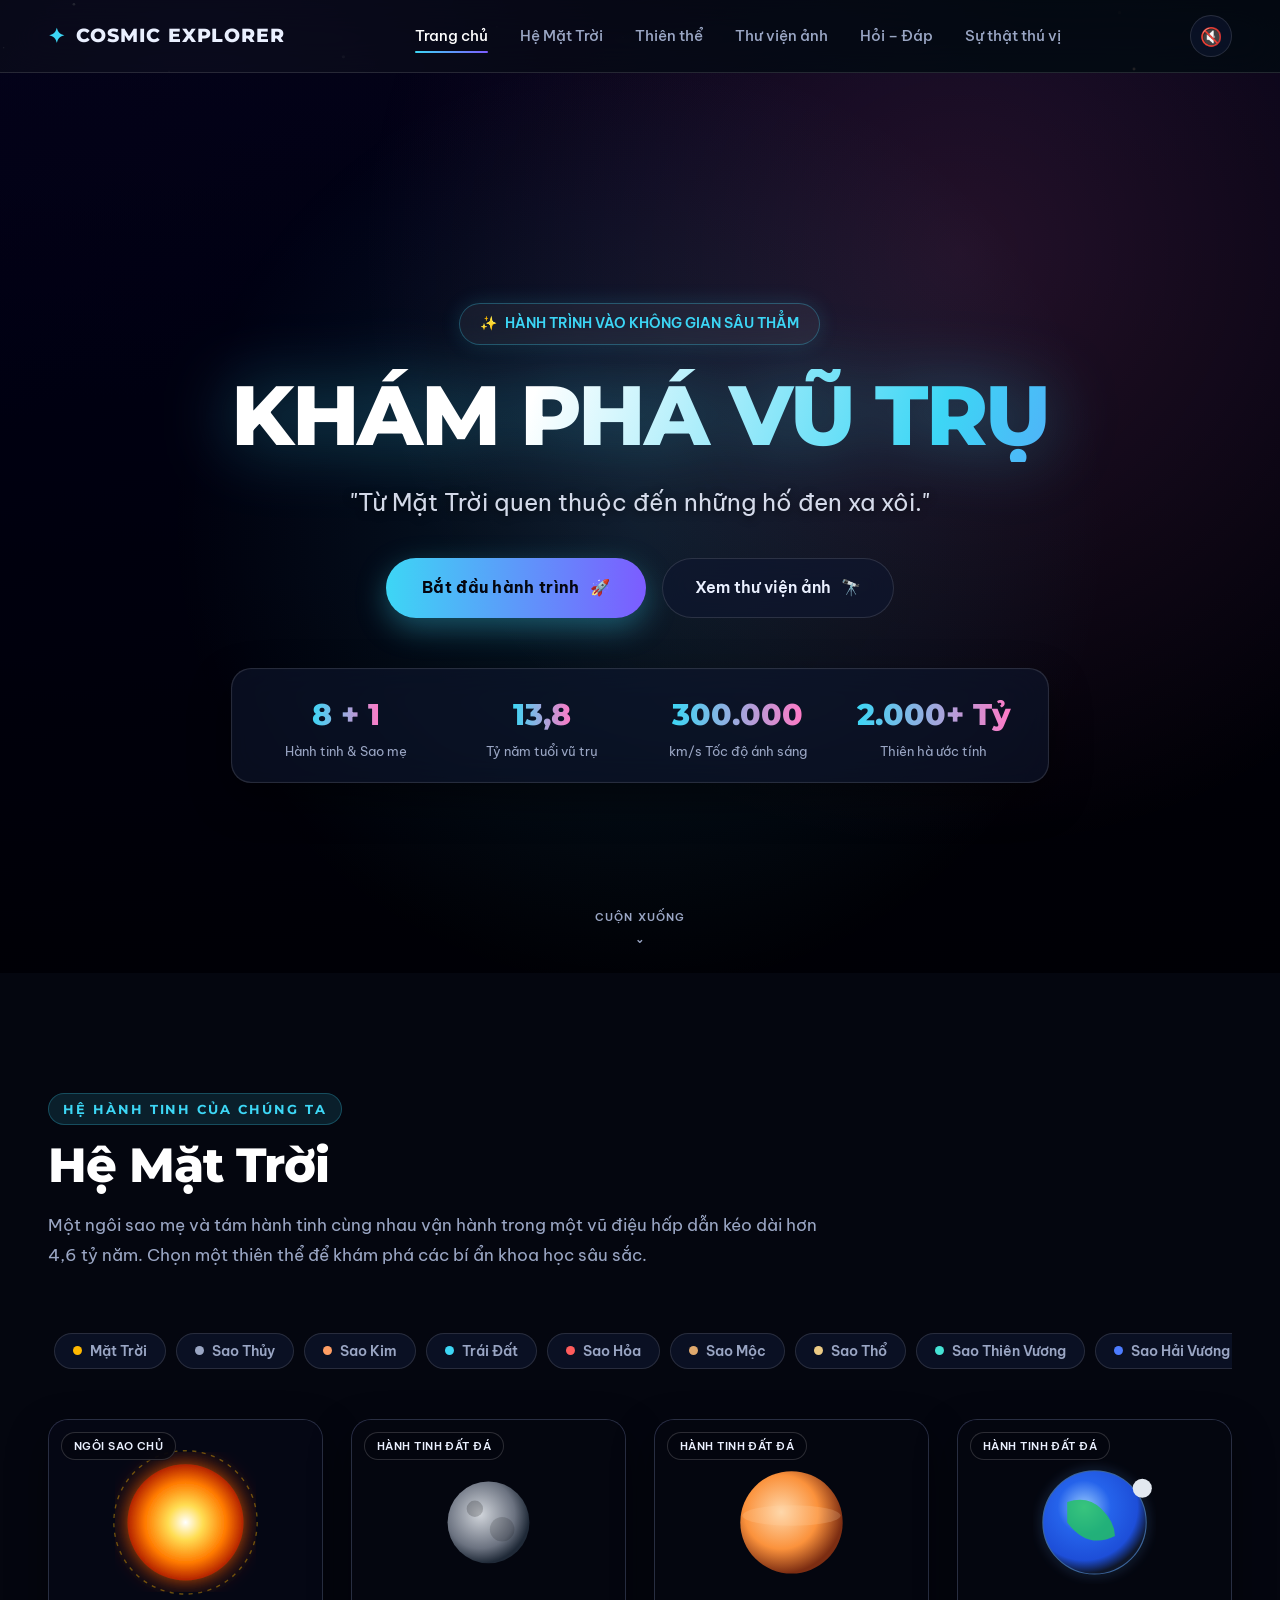
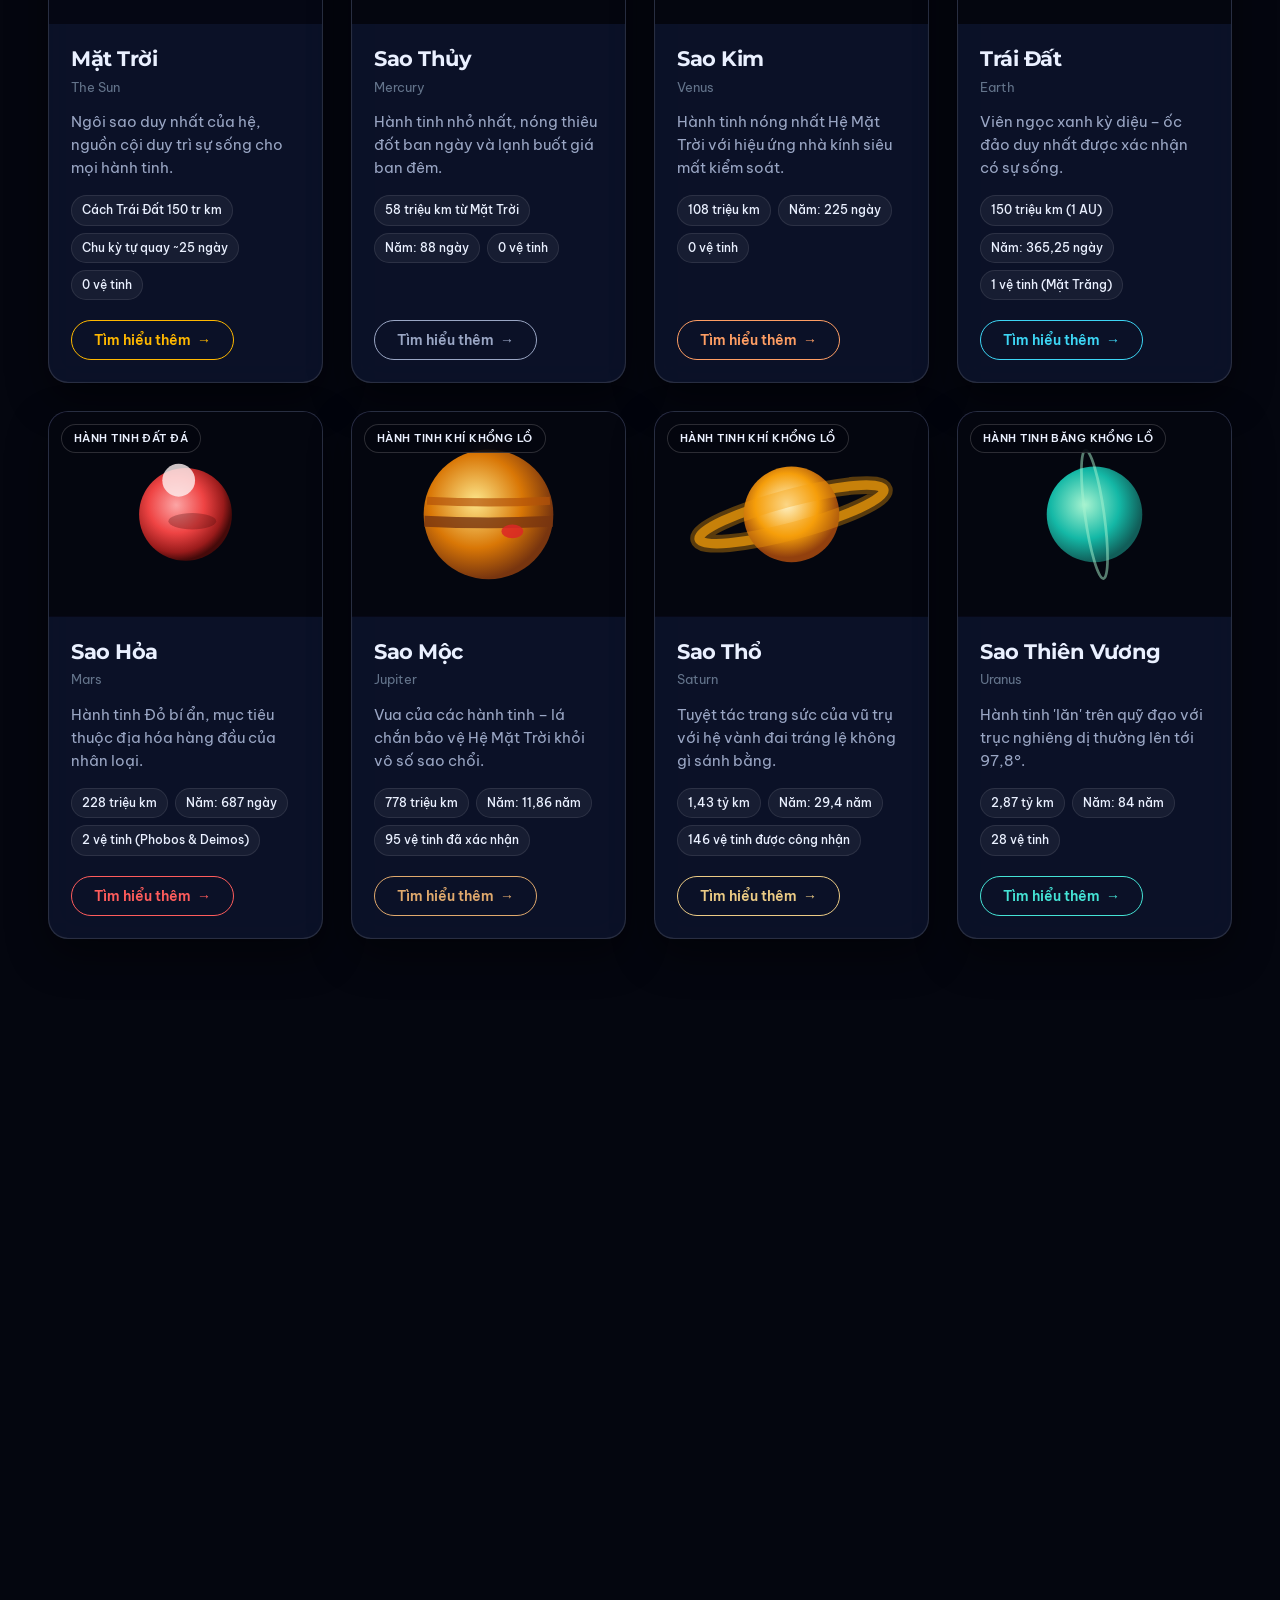
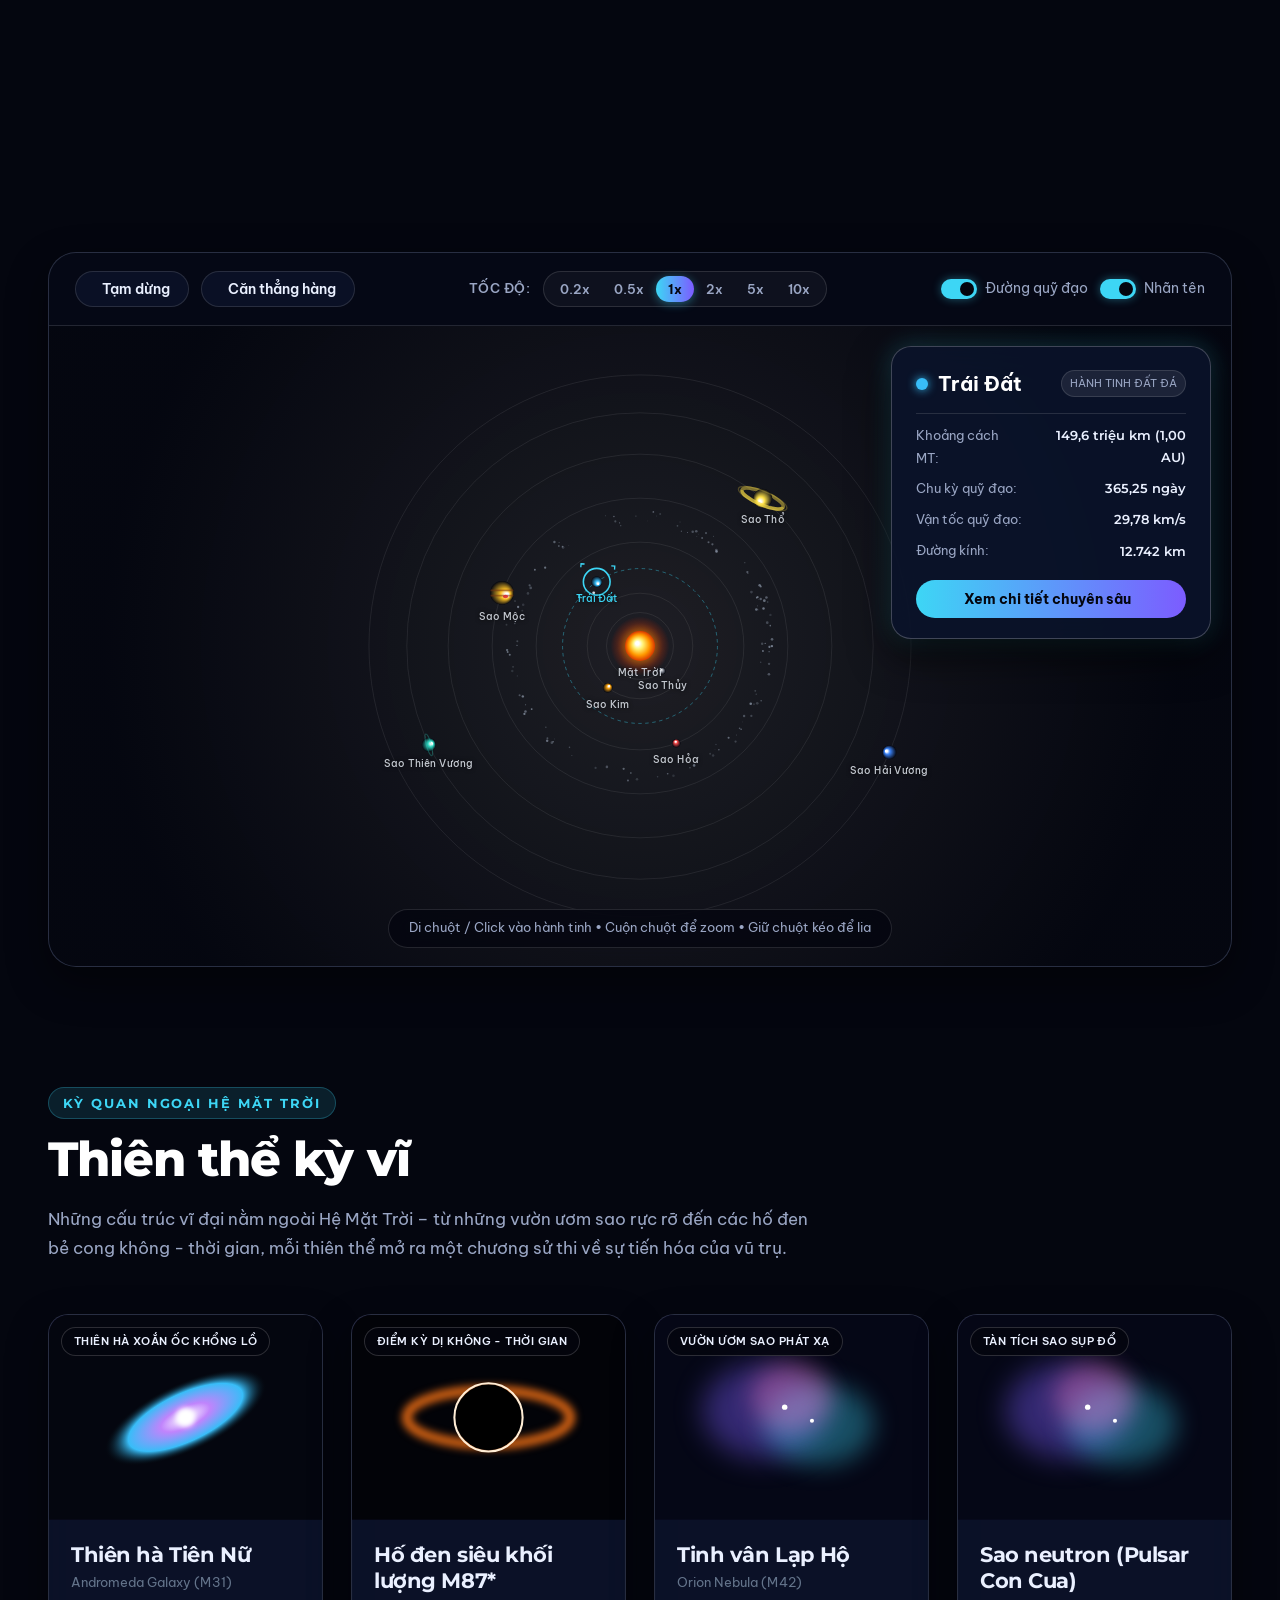
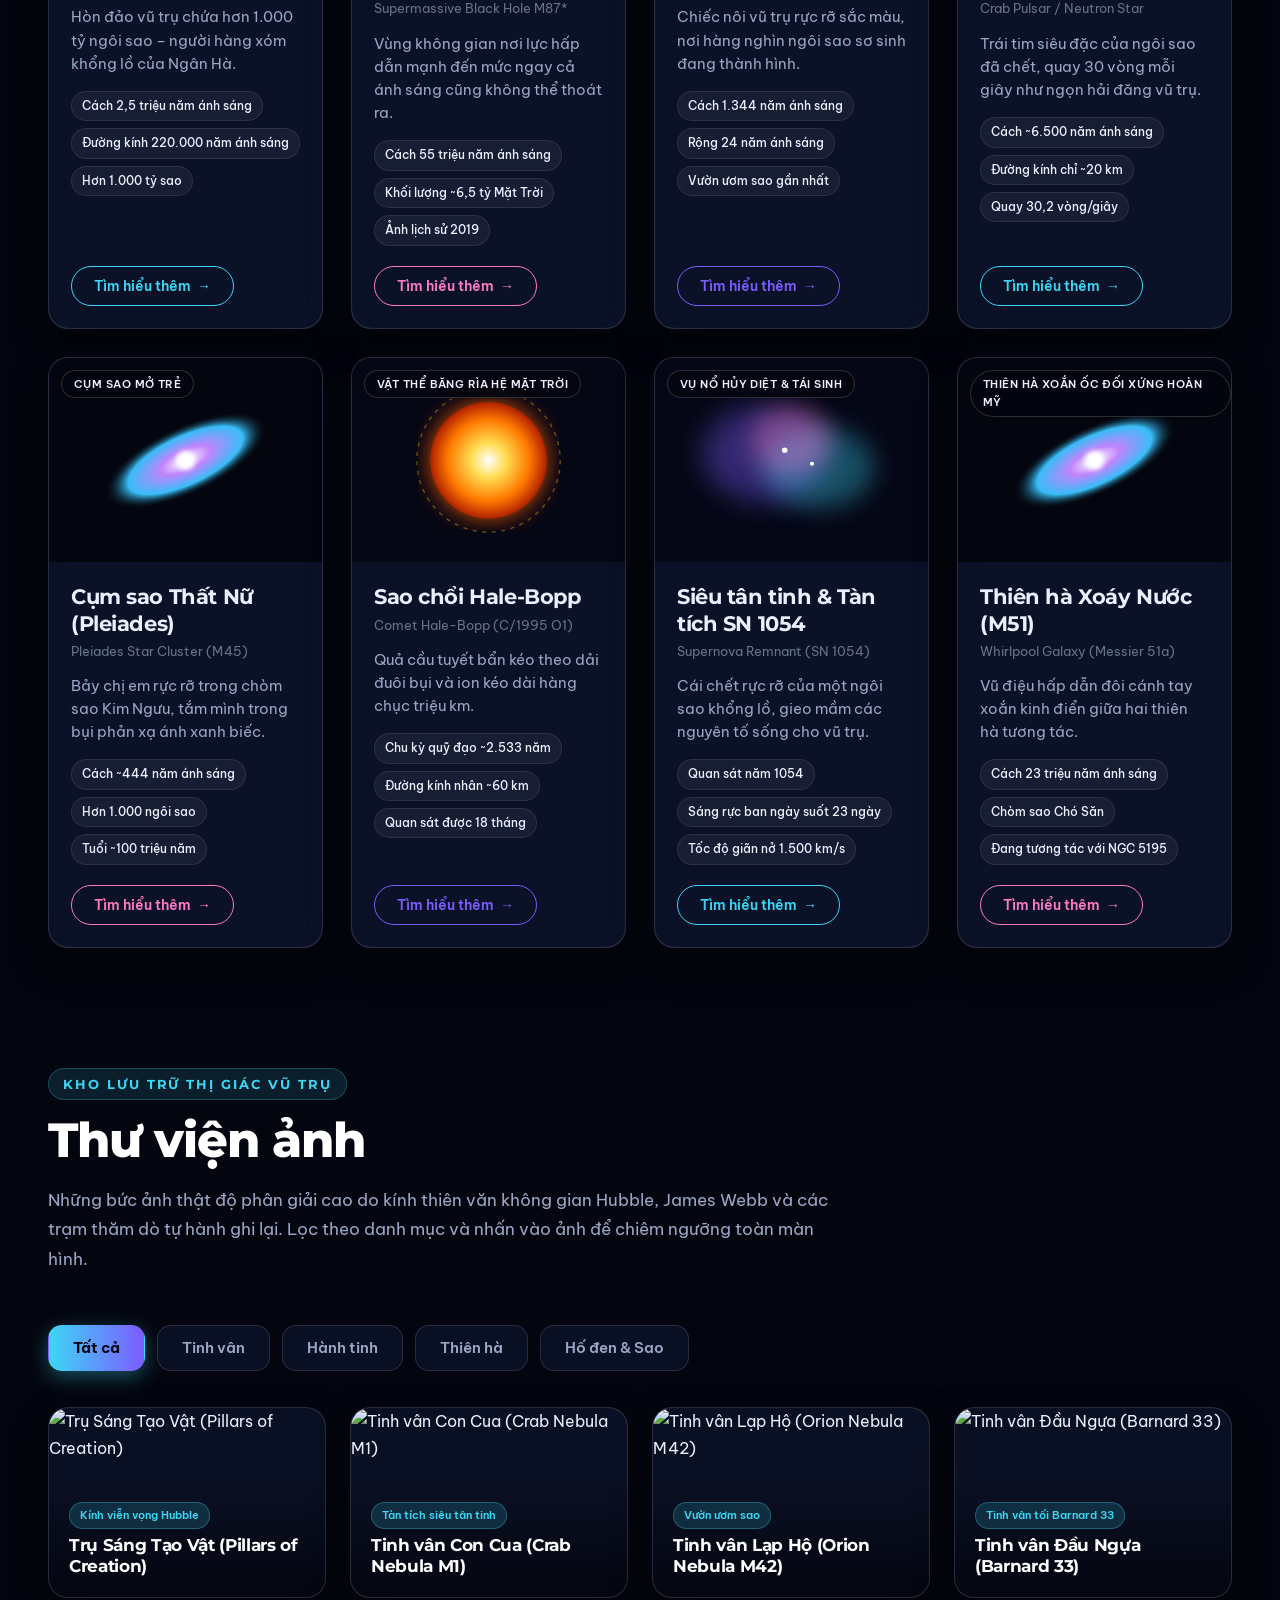
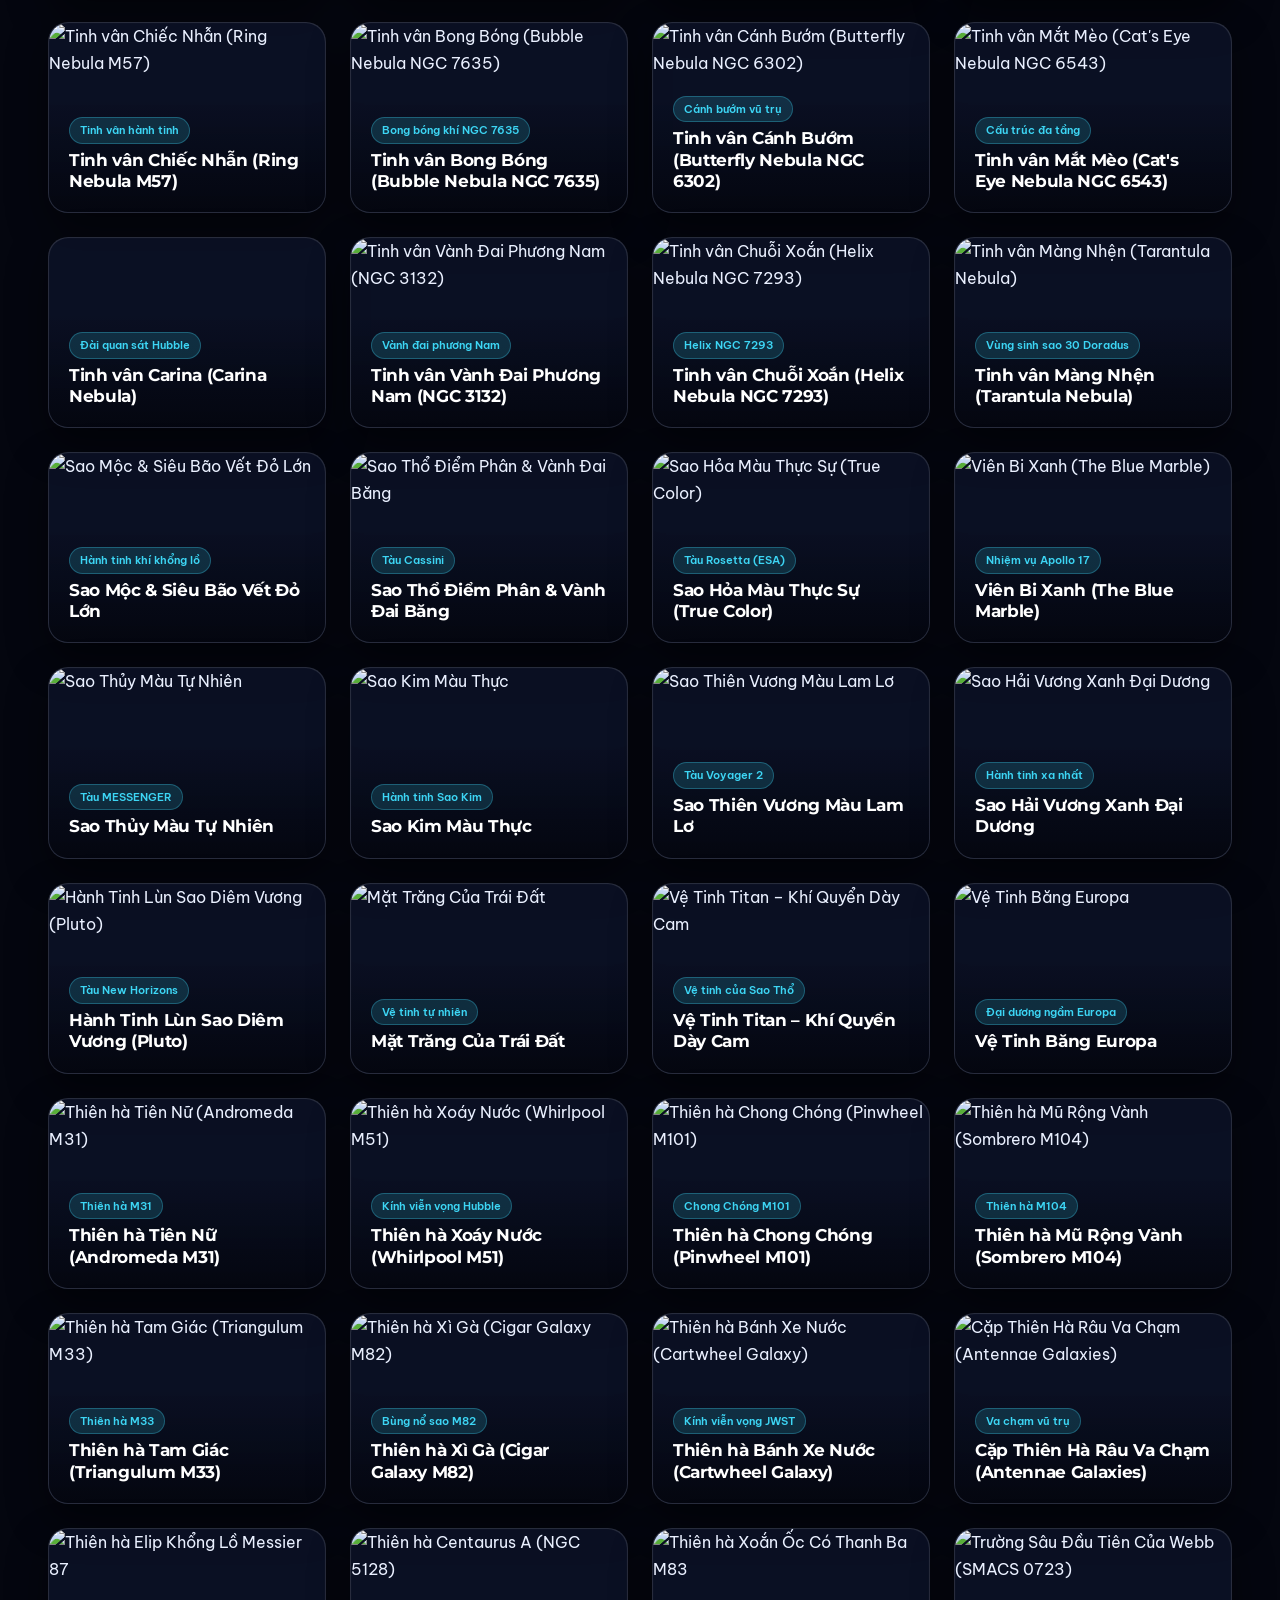
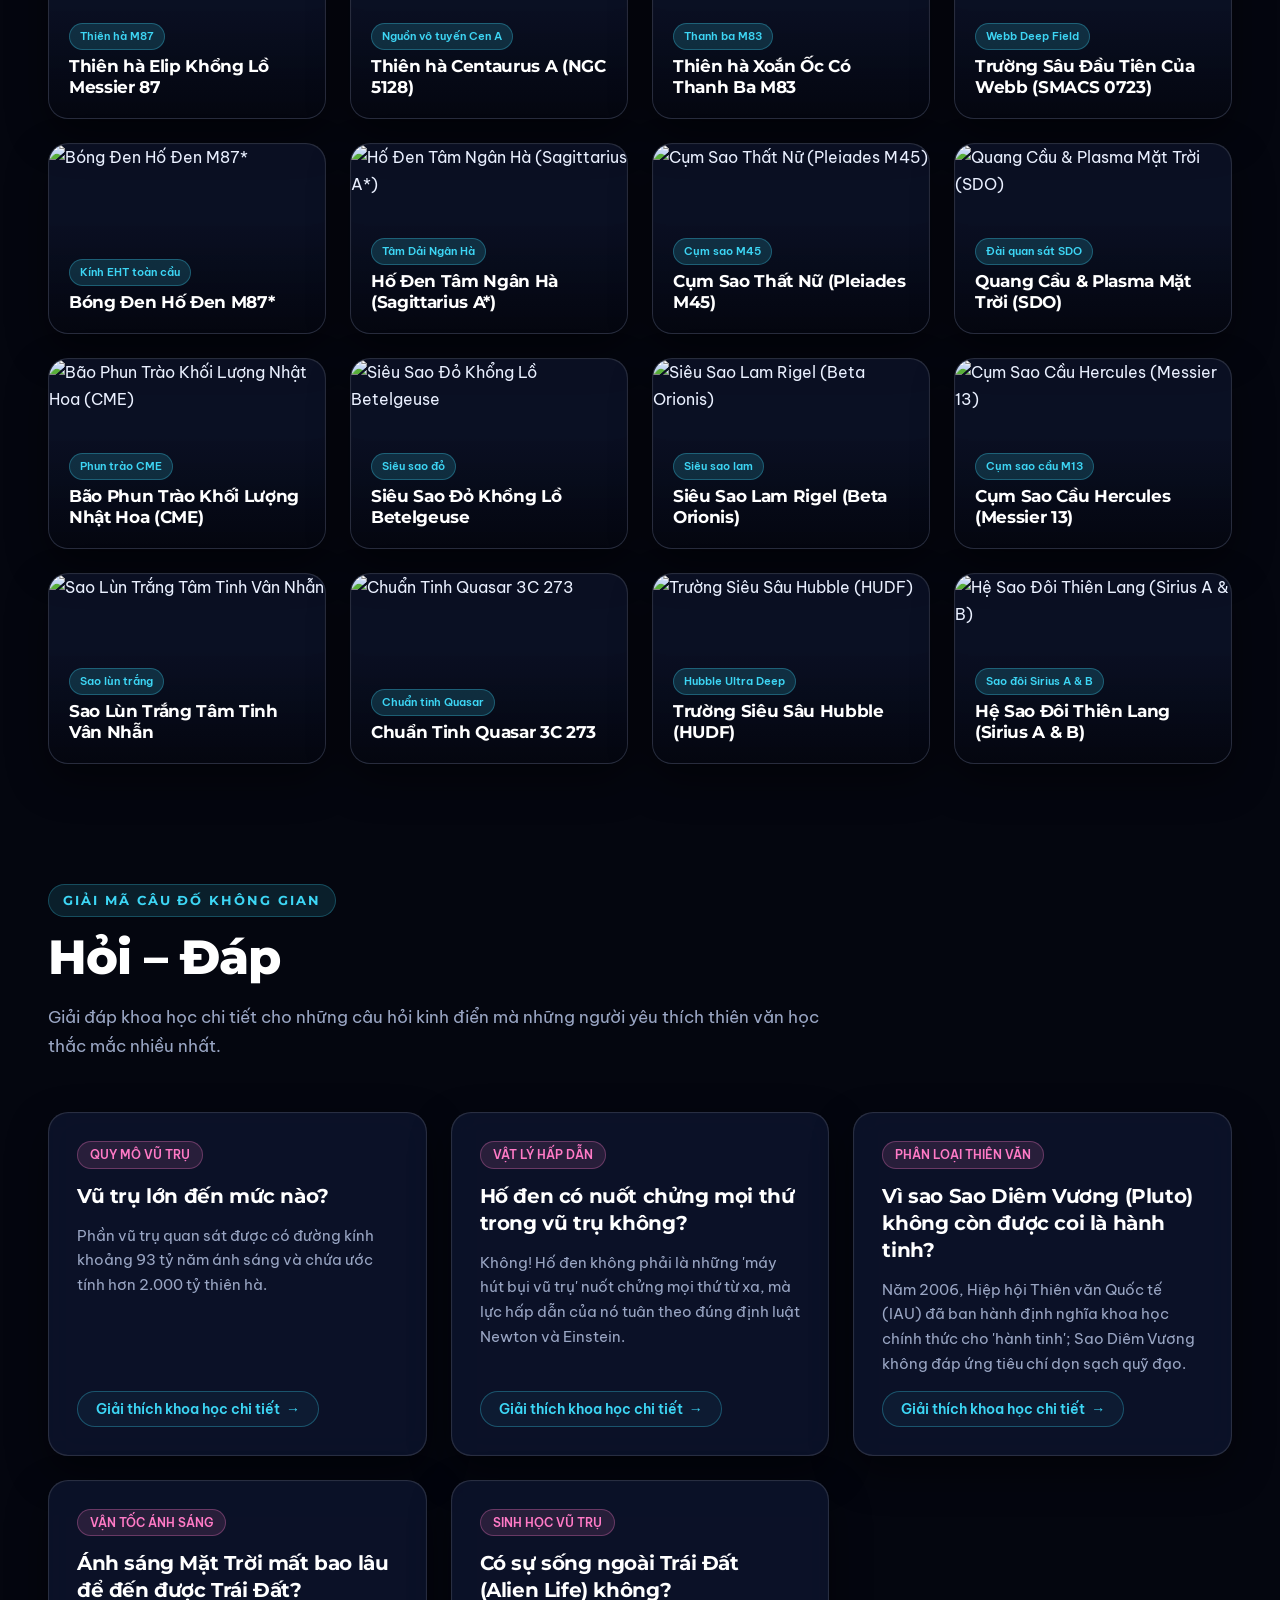
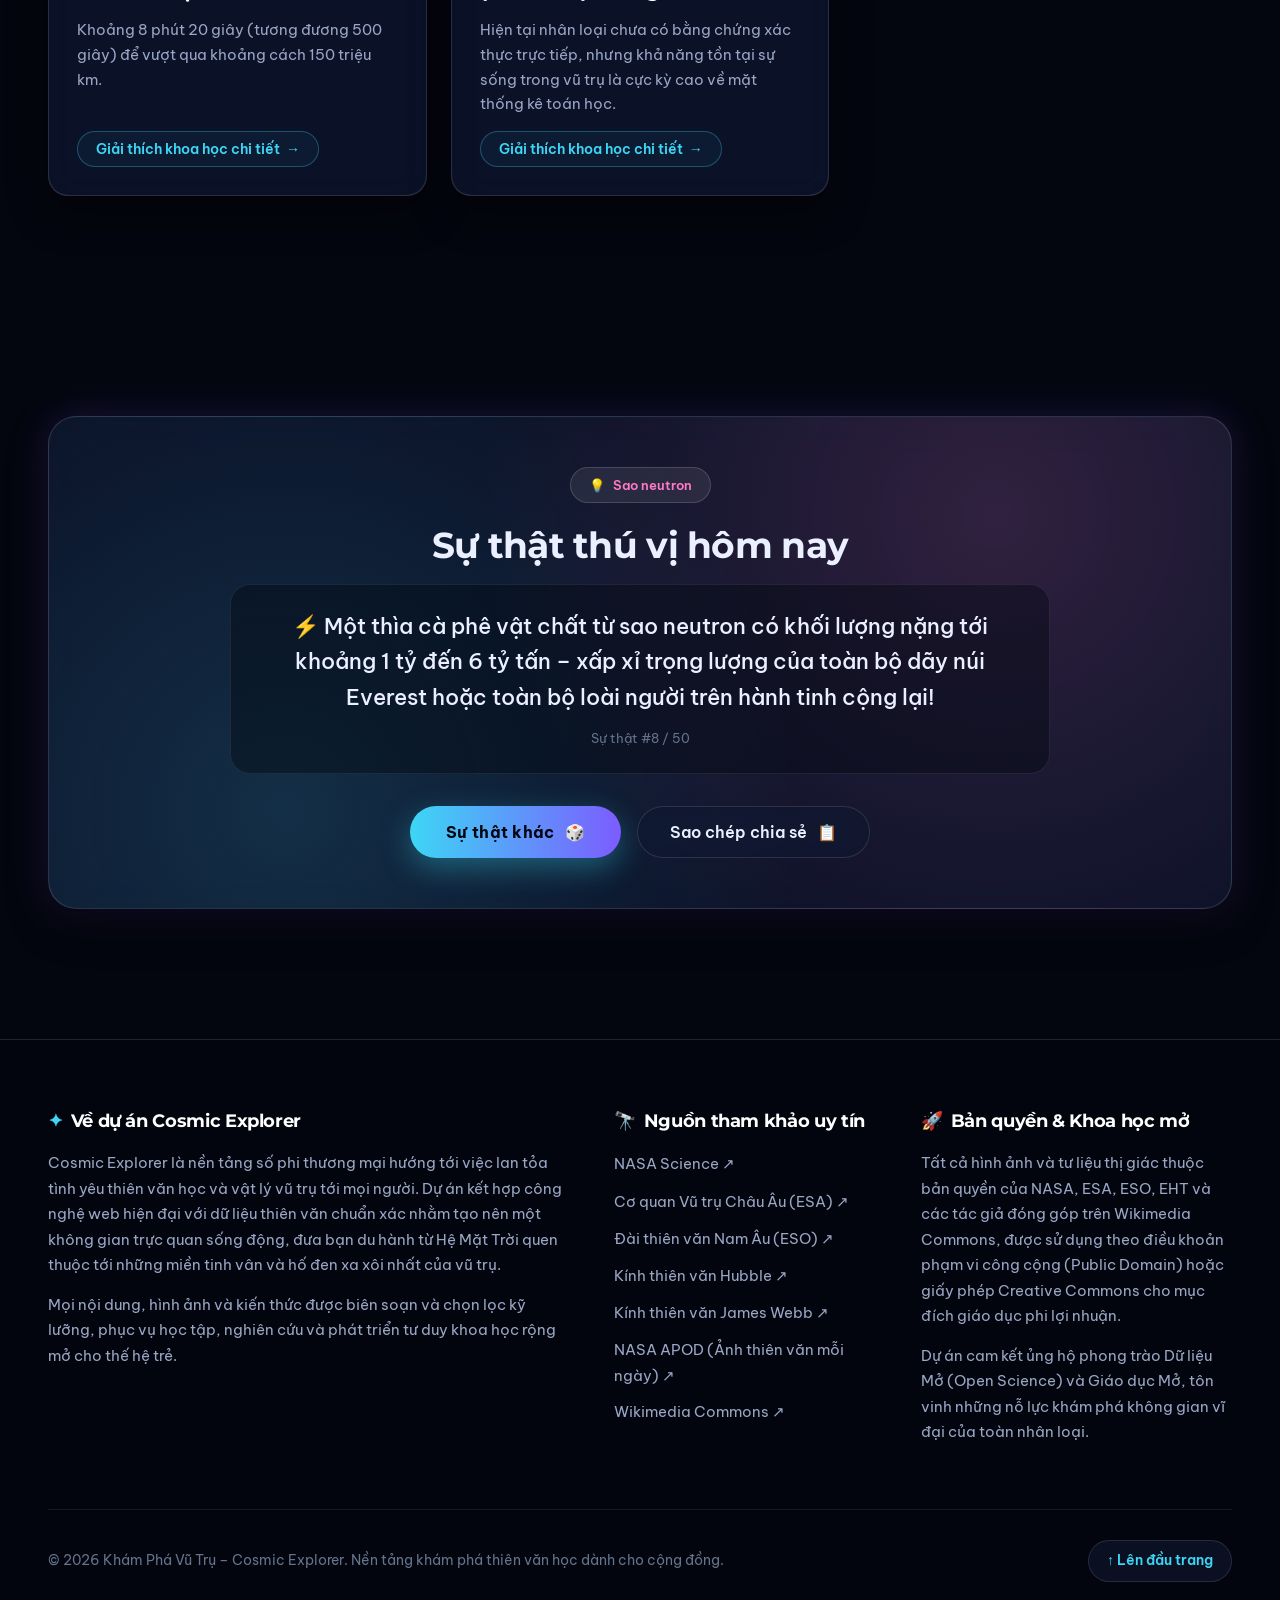
==== commit 4fb951d4: "Add files via upload" ====
--- a/cosmos-exploration/kham-pha-vu-tru.html
+++ b/cosmos-exploration/kham-pha-vu-tru.html
@@ -8,16 +8,15 @@
   <meta name="theme-color" content="#04060F" />
 
   <!-- ==========================================================================
-       GOOGLE ANALYTICS (GA4)
-       Thay thế 'G-XXXXXXXXXX' bằng Measurement ID thực tế của bạn
+       GOOGLE ANALYTICS (GA4) – Đã kết nối mã đo lường chính thức
        ========================================================================== -->
-  <script async src="https://www.googletagmanager.com/gtag/js?id=G-XXXXXXXXXX"></script>
+  <script async src="https://www.googletagmanager.com/gtag/js?id=G-MNFSDY03LS"></script>
   <script>
     window.dataLayer = window.dataLayer || [];
     function gtag(){dataLayer.push(arguments);}
     gtag('js', new Date());
 
-    gtag('config', 'G-XXXXXXXXXX', {
+    gtag('config', 'G-MNFSDY03LS', {
       page_title: 'Khám Phá Vũ Trụ – Cosmic Explorer',
       page_path: window.location.pathname
     });
@@ -1533,6 +1532,302 @@
 }
 
 /* ==========================================================================
+   SECTION MÔ PHỎNG QUỸ ĐẠO HỆ MẶT TRỜI TƯƠNG TÁC (SOLAR ORBIT SIMULATOR)
+   ========================================================================== */
+.orbit-section {
+  padding: 100px 0 0;
+  position: relative;
+}
+
+.orbit-simulator-card {
+  background: var(--glass-card);
+  backdrop-filter: blur(20px);
+  -webkit-backdrop-filter: blur(20px);
+  border: 1px solid var(--line);
+  border-radius: var(--radius-lg);
+  overflow: hidden;
+  box-shadow: var(--shadow-card);
+  position: relative;
+}
+
+.orbit-control-bar {
+  display: flex;
+  align-items: center;
+  justify-content: space-between;
+  flex-wrap: wrap;
+  gap: 16px;
+  padding: 18px 26px;
+  border-bottom: 1px solid var(--line);
+  background: rgba(4, 6, 15, 0.72);
+}
+
+.orbit-control-bar .control-group {
+  display: flex;
+  align-items: center;
+  gap: 12px;
+  flex-wrap: wrap;
+}
+
+.orbit-control-bar .ctrl-label {
+  font-size: 13px;
+  font-weight: 600;
+  color: var(--mute);
+  text-transform: uppercase;
+  letter-spacing: 0.05em;
+}
+
+.btn-orbit-ctrl {
+  display: inline-flex;
+  align-items: center;
+  gap: 8px;
+  padding: 8px 18px;
+  border-radius: var(--radius-full);
+  background: var(--glass);
+  border: 1px solid var(--line);
+  color: var(--ivory);
+  font-size: 14px;
+  font-weight: 600;
+  cursor: pointer;
+  transition: var(--trans-fast);
+}
+
+.btn-orbit-ctrl:hover {
+  border-color: var(--cy);
+  color: #FFFFFF;
+  background: rgba(61, 214, 245, 0.14);
+  transform: translateY(-2px);
+}
+
+.speed-buttons {
+  display: inline-flex;
+  align-items: center;
+  background: rgba(255, 255, 255, 0.04);
+  padding: 4px;
+  border-radius: var(--radius-full);
+  border: 1px solid var(--line);
+}
+
+.btn-speed {
+  padding: 5px 12px;
+  border-radius: var(--radius-full);
+  font-size: 12.5px;
+  font-weight: 600;
+  color: var(--mute);
+  transition: var(--trans-fast);
+  cursor: pointer;
+}
+
+.btn-speed:hover {
+  color: #FFFFFF;
+}
+
+.btn-speed.active {
+  background: linear-gradient(90deg, var(--cy), var(--vi));
+  color: #04060F;
+  font-weight: 700;
+  box-shadow: 0 2px 10px rgba(61, 214, 245, 0.4);
+}
+
+.orbit-toggle-label {
+  display: inline-flex;
+  align-items: center;
+  gap: 8px;
+  font-size: 13.5px;
+  color: var(--mute);
+  cursor: pointer;
+  user-select: none;
+}
+
+.orbit-toggle-label input {
+  display: none;
+}
+
+.toggle-custom {
+  width: 36px;
+  height: 20px;
+  background: rgba(255, 255, 255, 0.15);
+  border-radius: var(--radius-full);
+  position: relative;
+  transition: var(--trans-fast);
+}
+
+.toggle-custom::after {
+  content: '';
+  position: absolute;
+  top: 3px;
+  left: 3px;
+  width: 14px;
+  height: 14px;
+  background: #FFFFFF;
+  border-radius: 50%;
+  transition: var(--trans-fast);
+}
+
+.orbit-toggle-label input:checked + .toggle-custom {
+  background: var(--cy);
+  box-shadow: 0 0 10px var(--cy-glow);
+}
+
+.orbit-toggle-label input:checked + .toggle-custom::after {
+  transform: translateX(16px);
+  background: #04060F;
+}
+
+.orbit-canvas-container {
+  position: relative;
+  width: 100%;
+  height: 640px;
+  min-height: 480px;
+  background: radial-gradient(circle at center, rgba(255, 184, 0, 0.08) 0%, rgba(4, 6, 15, 0.96) 80%);
+  overflow: hidden;
+  cursor: grab;
+}
+
+.orbit-canvas-container:active {
+  cursor: grabbing;
+}
+
+#orbit-canvas {
+  width: 100%;
+  height: 100%;
+  display: block;
+}
+
+/* Floating HUD Telemetry Card */
+.orbit-hud-card {
+  position: absolute;
+  top: 20px;
+  right: 20px;
+  max-width: 320px;
+  width: calc(100% - 40px);
+  padding: 20px 24px;
+  border-radius: var(--radius-md);
+  background: rgba(11, 19, 43, 0.9);
+  backdrop-filter: blur(24px);
+  -webkit-backdrop-filter: blur(24px);
+  border: 1px solid var(--line-strong);
+  box-shadow: 0 16px 40px rgba(0, 0, 0, 0.7), 0 0 25px rgba(61, 214, 245, 0.25);
+  z-index: 10;
+  display: flex;
+  flex-direction: column;
+  gap: 12px;
+  transition: transform var(--trans-fast), opacity var(--trans-fast);
+}
+
+.hud-header {
+  display: flex;
+  align-items: center;
+  gap: 10px;
+}
+
+.hud-dot {
+  width: 12px;
+  height: 12px;
+  border-radius: 50%;
+  box-shadow: 0 0 10px currentColor;
+  flex-shrink: 0;
+}
+
+.hud-name {
+  font-size: 20px;
+  font-weight: 700;
+  color: #FFFFFF;
+}
+
+.hud-type {
+  font-size: 11px;
+  text-transform: uppercase;
+  padding: 3px 8px;
+  border-radius: var(--radius-full);
+  background: rgba(255, 255, 255, 0.08);
+  border: 1px solid var(--line);
+  color: var(--mute);
+  margin-left: auto;
+}
+
+.hud-metrics {
+  display: flex;
+  flex-direction: column;
+  gap: 8px;
+  padding-top: 10px;
+  border-top: 1px solid var(--line);
+}
+
+.hud-metric {
+  display: flex;
+  justify-content: space-between;
+  align-items: center;
+  font-size: 13px;
+  gap: 8px;
+}
+
+.hud-metric .m-label {
+  color: var(--mute);
+}
+
+.hud-metric .m-val {
+  color: var(--ivory);
+  font-weight: 600;
+  font-family: var(--font-heading);
+  text-align: right;
+}
+
+.btn-hud-detail {
+  margin-top: 6px;
+  width: 100%;
+  padding: 10px;
+  border-radius: var(--radius-full);
+  background: linear-gradient(90deg, var(--cy), var(--vi));
+  color: #04060F;
+  font-size: 13.5px;
+  font-weight: 700;
+  display: inline-flex;
+  align-items: center;
+  justify-content: center;
+  gap: 8px;
+  cursor: pointer;
+  transition: var(--trans-fast);
+}
+
+.btn-hud-detail:hover {
+  transform: translateY(-2px);
+  box-shadow: 0 4px 18px var(--cy-glow);
+  color: #FFFFFF;
+}
+
+.orbit-hint-pill {
+  position: absolute;
+  bottom: 18px;
+  left: 50%;
+  transform: translateX(-50%);
+  padding: 7px 20px;
+  border-radius: var(--radius-full);
+  background: rgba(4, 6, 15, 0.8);
+  backdrop-filter: blur(12px);
+  border: 1px solid var(--line);
+  color: var(--mute);
+  font-size: 12.5px;
+  pointer-events: none;
+  white-space: nowrap;
+  z-index: 5;
+}
+
+@media (max-width: 768px) {
+  .orbit-canvas-container {
+    height: 520px;
+  }
+  .orbit-hud-card {
+    top: auto;
+    bottom: 50px;
+    right: 12px;
+    left: 12px;
+    width: auto;
+    max-width: none;
+    padding: 14px 16px;
+  }
+}
+
+/* ==========================================================================
    SCROLL REVEAL & ACCESSIBILITY
    ========================================================================== */
 .reveal {
@@ -1687,6 +1982,101 @@
       <!-- Lưới Cards Hệ Mặt Trời -->
       <div class="cards-grid" id="solar-grid">
         <!-- Render bởi JavaScript -->
+      </div>
+    </section>
+
+    <!-- SECTION: MÔ PHỎNG QUỸ ĐẠO HỆ MẶT TRỜI TƯƠNG TÁC (SOLAR ORBIT SIMULATOR) -->
+    <section id="solar-orbit" class="orbit-section" aria-label="Mô phỏng quỹ đạo Hệ Mặt Trời tương tác">
+      <div class="section-header reveal">
+        <span class="section-tag">Mô phỏng trực quan</span>
+        <h2 class="section-title">Vũ điệu Quỹ đạo Hệ Mặt Trời</h2>
+        <p class="section-desc">
+          Quan sát chuyển động thực tế của 8 hành tinh quay quanh Mặt Trời theo định luật Kepler. Tương tác trực tiếp: xoay, phóng to/thu nhỏ, điều chỉnh tốc độ thời gian và nhấp vào từng thiên thể để kích hoạt bảng phân tích dữ liệu.
+        </p>
+      </div>
+
+      <div class="orbit-simulator-card reveal">
+        <!-- Thanh điều khiển mô phỏng -->
+        <div class="orbit-control-bar">
+          <div class="control-group">
+            <button class="btn-orbit-ctrl" id="btn-orbit-toggle" title="Tạm dừng hoặc tiếp tục mô phỏng" aria-label="Tạm dừng / Tiếp tục mô phỏng">
+              <i class="fa-solid fa-pause"></i>
+              <span id="orbit-toggle-text">Tạm dừng</span>
+            </button>
+            <button class="btn-orbit-ctrl" id="btn-orbit-reset" title="Đặt lại góc và căn thẳng hàng các hành tinh" aria-label="Căn thẳng hàng các hành tinh">
+              <i class="fa-solid fa-arrows-rotate"></i>
+              <span>Căn thẳng hàng</span>
+            </button>
+          </div>
+
+          <div class="control-group">
+            <span class="ctrl-label"><i class="fa-solid fa-gauge-high"></i> Tốc độ:</span>
+            <div class="speed-buttons" id="orbit-speed-group" role="group" aria-label="Chọn tốc độ mô phỏng">
+              <button class="btn-speed" data-speed="0.2">0.2x</button>
+              <button class="btn-speed" data-speed="0.5">0.5x</button>
+              <button class="btn-speed active" data-speed="1">1x</button>
+              <button class="btn-speed" data-speed="2">2x</button>
+              <button class="btn-speed" data-speed="5">5x</button>
+              <button class="btn-speed" data-speed="10">10x</button>
+            </div>
+          </div>
+
+          <div class="control-group">
+            <label class="orbit-toggle-label" title="Ẩn/Hiện đường vẽ quỹ đạo">
+              <input type="checkbox" id="orbit-toggle-trails" checked>
+              <span class="toggle-custom"></span>
+              <span>Đường quỹ đạo</span>
+            </label>
+            <label class="orbit-toggle-label" title="Ẩn/Hiện tên các hành tinh">
+              <input type="checkbox" id="orbit-toggle-labels" checked>
+              <span class="toggle-custom"></span>
+              <span>Nhãn tên</span>
+            </label>
+          </div>
+        </div>
+
+        <!-- Khung Canvas tương tác -->
+        <div class="orbit-canvas-container" id="orbit-canvas-container">
+          <canvas id="orbit-canvas"></canvas>
+
+          <!-- Bảng Telemetry HUD nổi -->
+          <div class="orbit-hud-card" id="orbit-hud">
+            <div class="hud-header">
+              <span class="hud-dot" id="hud-dot" style="background-color: #38BDF8; color: #38BDF8;"></span>
+              <div class="hud-name" id="hud-name">Trái Đất</div>
+              <span class="hud-type" id="hud-type">Hành tinh đất đá</span>
+            </div>
+
+            <div class="hud-metrics">
+              <div class="hud-metric">
+                <span class="m-label"><i class="fa-solid fa-arrows-left-right"></i> Khoảng cách MT:</span>
+                <span class="m-val" id="hud-distance">149,6 triệu km (1,00 AU)</span>
+              </div>
+              <div class="hud-metric">
+                <span class="m-label"><i class="fa-solid fa-clock-rotate-left"></i> Chu kỳ quỹ đạo:</span>
+                <span class="m-val" id="hud-period">365,25 ngày</span>
+              </div>
+              <div class="hud-metric">
+                <span class="m-label"><i class="fa-solid fa-bolt"></i> Vận tốc quỹ đạo:</span>
+                <span class="m-val" id="hud-velocity">29,78 km/s</span>
+              </div>
+              <div class="hud-metric">
+                <span class="m-label"><i class="fa-solid fa-circle-dot"></i> Đường kính:</span>
+                <span class="m-val" id="hud-diameter">12.742 km</span>
+              </div>
+            </div>
+
+            <button class="btn-hud-detail" id="btn-hud-detail" type="button">
+              <span>Xem chi tiết chuyên sâu</span>
+              <i class="fa-solid fa-arrow-right"></i>
+            </button>
+          </div>
+
+          <!-- Gợi ý tương tác người dùng -->
+          <div class="orbit-hint-pill">
+            <i class="fa-solid fa-hand-pointer"></i> Di chuột / Click vào hành tinh • Cuộn chuột để zoom • Giữ chuột kéo để lia
+          </div>
+        </div>
       </div>
     </section>
 
@@ -3865,10 +4255,746 @@
     }
   }
 
+  /* ==========================================================================
+     MÔ PHỎNG QUỸ ĐẠO HỆ MẶT TRỜI TƯƠNG TÁC (SOLAR ORBIT SIMULATOR 60FPS)
+     ========================================================================== */
+  class SolarOrbitSimulator {
+    constructor(canvasSelector = '#orbit-canvas') {
+      this.canvas = $(canvasSelector);
+      if (!this.canvas) return;
+      this.ctx = this.canvas.getContext('2d');
+      this.container = $('#orbit-canvas-container');
+
+      this.isRunning = true;
+      this.speedMultiplier = 1.0;
+      this.showTrails = true;
+      this.showLabels = true;
+      this.selectedPlanetIndex = 3; // Mặc định chọn Trái Đất
+      this.hoveredPlanetIndex = null;
+
+      this.zoom = 1.0;
+      this.minZoom = 0.45;
+      this.maxZoom = 2.6;
+      this.panX = 0;
+      this.panY = 0;
+      this.isDragging = false;
+      this.dragStartX = 0;
+      this.dragStartY = 0;
+      this.hasDragged = false;
+      this.isReducedMotion = window.matchMedia('(prefers-reduced-motion: reduce)').matches;
+
+      this.initPlanets();
+      this.initAsteroidBelt();
+      this.init();
+      this.bindEvents();
+      this.updateHUD(this.planets[this.selectedPlanetIndex]);
+      this.animate(0);
+    }
+
+    initPlanets() {
+      this.planets = [
+        {
+          id: 'sun',
+          dataIndex: 0,
+          name: 'Mặt Trời',
+          englishName: 'Sun',
+          type: 'Ngôi sao mẹ',
+          color: '#FFB800',
+          radius: 17,
+          orbitRadius: 0,
+          speed: 0,
+          angle: 0,
+          distance: '0 km (Trung tâm)',
+          period: '25 - 35 ngày (tự quay)',
+          velocity: '220 km/s (quanh Ngân Hà)',
+          diameter: '1.392.700 km'
+        },
+        {
+          id: 'mercury',
+          dataIndex: 1,
+          name: 'Sao Thủy',
+          englishName: 'Mercury',
+          type: 'Hành tinh đất đá',
+          color: '#B0B5C0',
+          radius: 3.8,
+          orbitRadius: 38,
+          speed: 0.038,
+          angle: 0.8,
+          distance: '57,9 triệu km (0,39 AU)',
+          period: '87,97 ngày',
+          velocity: '47,36 km/s',
+          diameter: '4.879 km'
+        },
+        {
+          id: 'venus',
+          dataIndex: 2,
+          name: 'Sao Kim',
+          englishName: 'Venus',
+          type: 'Hành tinh đất đá',
+          color: '#F59E0B',
+          radius: 5.5,
+          orbitRadius: 60,
+          speed: 0.024,
+          angle: 2.2,
+          distance: '108,2 triệu km (0,72 AU)',
+          period: '224,7 ngày',
+          velocity: '35,02 km/s',
+          diameter: '12.104 km'
+        },
+        {
+          id: 'earth',
+          dataIndex: 3,
+          name: 'Trái Đất',
+          englishName: 'Earth',
+          type: 'Hành tinh đất đá',
+          color: '#38BDF8',
+          radius: 6.2,
+          orbitRadius: 88,
+          speed: 0.017,
+          angle: 4.1,
+          hasMoon: true,
+          moonAngle: 0,
+          distance: '149,6 triệu km (1,00 AU)',
+          period: '365,25 ngày',
+          velocity: '29,78 km/s',
+          diameter: '12.742 km'
+        },
+        {
+          id: 'mars',
+          dataIndex: 4,
+          name: 'Sao Hỏa',
+          englishName: 'Mars',
+          type: 'Hành tinh đất đá',
+          color: '#EF4444',
+          radius: 4.8,
+          orbitRadius: 118,
+          speed: 0.012,
+          angle: 1.2,
+          distance: '227,9 triệu km (1,52 AU)',
+          period: '687 ngày (1,88 năm)',
+          velocity: '24,07 km/s',
+          diameter: '6.779 km'
+        },
+        {
+          id: 'jupiter',
+          dataIndex: 5,
+          name: 'Sao Mộc',
+          englishName: 'Jupiter',
+          type: 'Hành tinh khí khổng lồ',
+          color: '#FBBF24',
+          radius: 13.5,
+          orbitRadius: 168,
+          speed: 0.0075,
+          angle: 3.5,
+          hasStripes: true,
+          distance: '778,5 triệu km (5,20 AU)',
+          period: '4.333 ngày (11,86 năm)',
+          velocity: '13,07 km/s',
+          diameter: '139.820 km'
+        },
+        {
+          id: 'saturn',
+          dataIndex: 6,
+          name: 'Sao Thổ',
+          englishName: 'Saturn',
+          type: 'Hành tinh khí khổng lồ',
+          color: '#FDE047',
+          radius: 11,
+          orbitRadius: 218,
+          speed: 0.0052,
+          angle: 5.4,
+          hasRings: true,
+          distance: '1.433 triệu km (9,58 AU)',
+          period: '10.759 ngày (29,45 năm)',
+          velocity: '9,69 km/s',
+          diameter: '116.460 km'
+        },
+        {
+          id: 'uranus',
+          dataIndex: 7,
+          name: 'Sao Thiên Vương',
+          englishName: 'Uranus',
+          type: 'Hành tinh băng khổng lồ',
+          color: '#2DD4BF',
+          radius: 8,
+          orbitRadius: 265,
+          speed: 0.0035,
+          angle: 2.7,
+          hasRingSubtle: true,
+          distance: '2.872 triệu km (19,2 AU)',
+          period: '30.687 ngày (84 năm)',
+          velocity: '6,81 km/s',
+          diameter: '50.724 km'
+        },
+        {
+          id: 'neptune',
+          dataIndex: 8,
+          name: 'Sao Hải Vương',
+          englishName: 'Neptune',
+          type: 'Hành tinh băng khổng lồ',
+          color: '#3B82F6',
+          radius: 8,
+          orbitRadius: 308,
+          speed: 0.0026,
+          angle: 0.4,
+          distance: '4.495 triệu km (30,1 AU)',
+          period: '60.190 ngày (164,8 năm)',
+          velocity: '5,43 km/s',
+          diameter: '49.244 km'
+        }
+      ];
+    }
+
+    initAsteroidBelt() {
+      this.asteroids = [];
+      const count = 130;
+      for (let i = 0; i < count; i++) {
+        this.asteroids.push({
+          radius: 138 + Math.random() * 16,
+          angle: Math.random() * Math.PI * 2,
+          speed: 0.009 + (Math.random() * 0.003 - 0.0015),
+          size: Math.random() * 1.2 + 0.4,
+          alpha: Math.random() * 0.45 + 0.15
+        });
+      }
+    }
+
+    init() {
+      this.resize();
+      window.addEventListener('resize', () => this.resize());
+    }
+
+    resize() {
+      if (!this.container) return;
+      const rect = this.container.getBoundingClientRect();
+      this.width = rect.width || 800;
+      this.height = rect.height || 600;
+      this.dpr = Math.min(window.devicePixelRatio || 1, 2);
+
+      this.canvas.width = Math.floor(this.width * this.dpr);
+      this.canvas.height = Math.floor(this.height * this.dpr);
+      this.canvas.style.width = `${this.width}px`;
+      this.canvas.style.height = `${this.height}px`;
+
+      const minDimension = Math.min(this.width, this.height);
+      if (minDimension < 500) {
+        this.zoom = 0.72;
+      } else if (minDimension < 700) {
+        this.zoom = 0.88;
+      } else {
+        this.zoom = 1.0;
+      }
+    }
+
+    bindEvents() {
+      // 1. Tạm dừng / Tiếp tục
+      const toggleBtn = $('#btn-orbit-toggle');
+      const toggleText = $('#orbit-toggle-text');
+      if (toggleBtn) {
+        toggleBtn.addEventListener('click', () => {
+          this.isRunning = !this.isRunning;
+          const icon = toggleBtn.querySelector('i');
+          if (icon) {
+            icon.className = this.isRunning ? 'fa-solid fa-pause' : 'fa-solid fa-play';
+          }
+          if (toggleText) {
+            toggleText.textContent = this.isRunning ? 'Tạm dừng' : 'Tiếp tục';
+          }
+        });
+      }
+
+      // 2. Căn thẳng hàng các hành tinh (Syzygy)
+      const resetBtn = $('#btn-orbit-reset');
+      if (resetBtn) {
+        resetBtn.addEventListener('click', () => {
+          this.planets.forEach(p => p.angle = 0);
+          this.panX = 0;
+          this.panY = 0;
+          this.zoom = this.width < 600 ? 0.75 : 1.0;
+          if (window.cosmosApp && window.cosmosApp.audio) {
+            window.cosmosApp.audio.playChime(660, 'sine', 0.1, 0.3);
+          }
+        });
+      }
+
+      // 3. Tốc độ mô phỏng
+      const speedGroup = $('#orbit-speed-group');
+      if (speedGroup) {
+        speedGroup.addEventListener('click', (e) => {
+          const btn = e.target.closest('.btn-speed');
+          if (!btn) return;
+          $$('.btn-speed', speedGroup).forEach(b => b.classList.remove('active'));
+          btn.classList.add('active');
+          this.speedMultiplier = parseFloat(btn.dataset.speed) || 1.0;
+        });
+      }
+
+      // 4. Bật/Tắt đường quỹ đạo
+      const trailsCheck = $('#orbit-toggle-trails');
+      if (trailsCheck) {
+        trailsCheck.addEventListener('change', () => {
+          this.showTrails = trailsCheck.checked;
+        });
+      }
+
+      // 5. Bật/Tắt nhãn tên
+      const labelsCheck = $('#orbit-toggle-labels');
+      if (labelsCheck) {
+        labelsCheck.addEventListener('change', () => {
+          this.showLabels = labelsCheck.checked;
+        });
+      }
+
+      // 6. Nút xem chi tiết chuyên sâu trên HUD
+      const btnDetail = $('#btn-hud-detail');
+      if (btnDetail) {
+        btnDetail.addEventListener('click', () => {
+          const selected = this.planets[this.selectedPlanetIndex];
+          if (!selected) return;
+          if (window.cosmosApp && typeof window.cosmosApp.openDetailModal === 'function') {
+            window.cosmosApp.openDetailModal('solar', selected.dataIndex);
+          } else {
+            const cardBtn = document.querySelector(`.btn-card-more[data-type="solar"][data-index="${selected.dataIndex}"]`);
+            if (cardBtn) cardBtn.click();
+          }
+        });
+      }
+
+      // 7. Pan & Drag & Hover trên Canvas
+      if (this.container) {
+        const getCanvasCoords = (clientX, clientY) => {
+          const rect = this.canvas.getBoundingClientRect();
+          const screenX = clientX - rect.left;
+          const screenY = clientY - rect.top;
+          const cx = this.width / 2;
+          const cy = this.height / 2;
+          const worldX = (screenX - cx - this.panX) / this.zoom;
+          const worldY = (screenY - cy - this.panY) / this.zoom;
+          return { worldX, worldY, screenX, screenY };
+        };
+
+        const checkHover = (worldX, worldY) => {
+          let found = null;
+          for (let i = 0; i < this.planets.length; i++) {
+            const p = this.planets[i];
+            const dist = Math.hypot(worldX - (p.currentX || 0), worldY - (p.currentY || 0));
+            const hitRadius = Math.max(p.radius + 12, 16);
+            if (dist <= hitRadius) {
+              found = i;
+              break;
+            }
+          }
+          return found;
+        };
+
+        // Chuột
+        this.container.addEventListener('mousedown', (e) => {
+          if (e.button !== 0) return;
+          this.isDragging = true;
+          this.hasDragged = false;
+          this.dragStartX = e.clientX - this.panX;
+          this.dragStartY = e.clientY - this.panY;
+        });
+
+        window.addEventListener('mousemove', (e) => {
+          if (this.isDragging) {
+            const currentPanX = e.clientX - this.dragStartX;
+            const currentPanY = e.clientY - this.dragStartY;
+            if (Math.hypot(currentPanX - this.panX, currentPanY - this.panY) > 4) {
+              this.hasDragged = true;
+            }
+            this.panX = currentPanX;
+            this.panY = currentPanY;
+          }
+
+          if (this.container) {
+            const { worldX, worldY } = getCanvasCoords(e.clientX, e.clientY);
+            this.hoveredPlanetIndex = checkHover(worldX, worldY);
+            if (this.hoveredPlanetIndex !== null) {
+              this.container.style.cursor = 'pointer';
+            } else {
+              this.container.style.cursor = this.isDragging ? 'grabbing' : 'grab';
+            }
+          }
+        });
+
+        window.addEventListener('mouseup', (e) => {
+          if (!this.isDragging) return;
+          this.isDragging = false;
+
+          // Nếu chỉ click chuột (không kéo lia màn hình)
+          if (!this.hasDragged && this.container) {
+            const { worldX, worldY } = getCanvasCoords(e.clientX, e.clientY);
+            const clickedIndex = checkHover(worldX, worldY);
+            if (clickedIndex !== null) {
+              this.selectPlanet(clickedIndex);
+            }
+          }
+        });
+
+        // Cuộn chuột phóng to / thu nhỏ
+        this.container.addEventListener('wheel', (e) => {
+          e.preventDefault();
+          const zoomFactor = e.deltaY < 0 ? 1.12 : 0.89;
+          const newZoom = Math.max(this.minZoom, Math.min(this.maxZoom, this.zoom * zoomFactor));
+          this.zoom = newZoom;
+        }, { passive: false });
+
+        // Hỗ trợ cảm ứng (Touch) trên di động
+        let touchStartDist = 0;
+
+        this.container.addEventListener('touchstart', (e) => {
+          if (e.touches.length === 1) {
+            this.isDragging = true;
+            this.hasDragged = false;
+            this.dragStartX = e.touches[0].clientX - this.panX;
+            this.dragStartY = e.touches[0].clientY - this.panY;
+          } else if (e.touches.length === 2) {
+            this.isDragging = false;
+            touchStartDist = Math.hypot(
+              e.touches[0].clientX - e.touches[1].clientX,
+              e.touches[0].clientY - e.touches[1].clientY
+            );
+          }
+        }, { passive: true });
+
+        this.container.addEventListener('touchmove', (e) => {
+          if (e.touches.length === 1 && this.isDragging) {
+            const currentPanX = e.touches[0].clientX - this.dragStartX;
+            const currentPanY = e.touches[0].clientY - this.dragStartY;
+            if (Math.hypot(currentPanX - this.panX, currentPanY - this.panY) > 5) {
+              this.hasDragged = true;
+            }
+            this.panX = currentPanX;
+            this.panY = currentPanY;
+          } else if (e.touches.length === 2) {
+            const dist = Math.hypot(
+              e.touches[0].clientX - e.touches[1].clientX,
+              e.touches[0].clientY - e.touches[1].clientY
+            );
+            if (touchStartDist > 0) {
+              const factor = dist / touchStartDist;
+              this.zoom = Math.max(this.minZoom, Math.min(this.maxZoom, this.zoom * factor));
+              touchStartDist = dist;
+            }
+          }
+        }, { passive: true });
+
+        this.container.addEventListener('touchend', (e) => {
+          if (!this.hasDragged && e.changedTouches.length === 1) {
+            const touch = e.changedTouches[0];
+            const { worldX, worldY } = getCanvasCoords(touch.clientX, touch.clientY);
+            const clickedIndex = checkHover(worldX, worldY);
+            if (clickedIndex !== null) {
+              this.selectPlanet(clickedIndex);
+            }
+          }
+          this.isDragging = false;
+        });
+      }
+    }
+
+    selectPlanet(index) {
+      this.selectedPlanetIndex = index;
+      const planet = this.planets[index];
+      this.updateHUD(planet);
+
+      // Hiệu ứng âm thanh tinh tế
+      if (window.cosmosApp && window.cosmosApp.audio) {
+        window.cosmosApp.audio.playChime(480 + index * 45, 'triangle', 0.12, 0.28);
+      }
+    }
+
+    updateHUD(planet) {
+      if (!planet) return;
+      const dot = $('#hud-dot');
+      const name = $('#hud-name');
+      const type = $('#hud-type');
+      const dist = $('#hud-distance');
+      const period = $('#hud-period');
+      const vel = $('#hud-velocity');
+      const diam = $('#hud-diameter');
+
+      if (dot) {
+        dot.style.backgroundColor = planet.color;
+        dot.style.color = planet.color;
+      }
+      if (name) name.textContent = planet.name;
+      if (type) type.textContent = planet.type;
+      if (dist) dist.textContent = planet.distance;
+      if (period) period.textContent = planet.period;
+      if (vel) vel.textContent = planet.velocity;
+      if (diam) diam.textContent = planet.diameter;
+    }
+
+    animate(timestamp) {
+      this.draw(timestamp);
+      requestAnimationFrame((t) => this.animate(t));
+    }
+
+    draw(timestamp) {
+      const ctx = this.ctx;
+      ctx.save();
+      ctx.clearRect(0, 0, this.canvas.width, this.canvas.height);
+      ctx.scale(this.dpr, this.dpr);
+
+      const cx = this.width / 2;
+      const cy = this.height / 2;
+
+      // Di chuyển gốc toạ độ đến tâm và áp dụng Pan & Zoom
+      ctx.translate(cx + this.panX, cy + this.panY);
+      ctx.scale(this.zoom, this.zoom);
+
+      // Cập nhật vị trí các hành tinh
+      if (this.isRunning && !this.isReducedMotion) {
+        for (let i = 0; i < this.planets.length; i++) {
+          const p = this.planets[i];
+          p.angle += p.speed * this.speedMultiplier * 0.05;
+          if (p.hasMoon) {
+            p.moonAngle = (p.moonAngle || 0) + 0.08 * this.speedMultiplier;
+          }
+        }
+        for (let j = 0; j < this.asteroids.length; j++) {
+          const ast = this.asteroids[j];
+          ast.angle += ast.speed * this.speedMultiplier * 0.05;
+        }
+      }
+
+      // 1. Vẽ các đường quỹ đạo (Orbit Trails)
+      if (this.showTrails) {
+        ctx.lineWidth = 1;
+        for (let i = 1; i < this.planets.length; i++) {
+          const p = this.planets[i];
+          ctx.beginPath();
+          ctx.arc(0, 0, p.orbitRadius, 0, Math.PI * 2);
+          ctx.strokeStyle = (i === this.selectedPlanetIndex)
+            ? 'rgba(61, 214, 245, 0.45)'
+            : 'rgba(255, 255, 255, 0.09)';
+          ctx.setLineDash(i === this.selectedPlanetIndex ? [4, 4] : []);
+          ctx.stroke();
+          ctx.setLineDash([]);
+        }
+      }
+
+      // 2. Vẽ Vành đai tiểu hành tinh (Asteroid Belt)
+      for (let j = 0; j < this.asteroids.length; j++) {
+        const ast = this.asteroids[j];
+        const ax = Math.cos(ast.angle) * ast.radius;
+        const ay = Math.sin(ast.angle) * ast.radius;
+        ctx.fillStyle = `rgba(180, 195, 215, ${ast.alpha})`;
+        ctx.beginPath();
+        ctx.arc(ax, ay, ast.size, 0, Math.PI * 2);
+        ctx.fill();
+      }
+
+      // 3. Tính toán vị trí hiện tại của từng hành tinh
+      for (let i = 0; i < this.planets.length; i++) {
+        const p = this.planets[i];
+        if (p.orbitRadius === 0) {
+          p.currentX = 0;
+          p.currentY = 0;
+        } else {
+          p.currentX = Math.cos(p.angle) * p.orbitRadius;
+          p.currentY = Math.sin(p.angle) * p.orbitRadius;
+        }
+      }
+
+      // 4. Vẽ Mặt Trời (Sun) ở tâm
+      const sun = this.planets[0];
+      const sunPulse = Math.sin(timestamp * 0.003) * 1.5;
+
+      // Hào quang ngoài
+      const sunGlow = ctx.createRadialGradient(0, 0, sun.radius * 0.5, 0, 0, sun.radius + 18 + sunPulse);
+      sunGlow.addColorStop(0, 'rgba(255, 220, 80, 0.9)');
+      sunGlow.addColorStop(0.35, 'rgba(255, 122, 0, 0.5)');
+      sunGlow.addColorStop(0.7, 'rgba(255, 60, 0, 0.2)');
+      sunGlow.addColorStop(1, 'rgba(255, 30, 0, 0)');
+      ctx.fillStyle = sunGlow;
+      ctx.beginPath();
+      ctx.arc(0, 0, sun.radius + 18 + sunPulse, 0, Math.PI * 2);
+      ctx.fill();
+
+      // Thân Mặt Trời
+      const sunBodyGrad = ctx.createRadialGradient(-3, -3, 2, 0, 0, sun.radius);
+      sunBodyGrad.addColorStop(0, '#FFFFFF');
+      sunBodyGrad.addColorStop(0.25, '#FFF275');
+      sunBodyGrad.addColorStop(0.65, '#FF9900');
+      sunBodyGrad.addColorStop(1, '#D93800');
+      ctx.fillStyle = sunBodyGrad;
+      ctx.beginPath();
+      ctx.arc(0, 0, sun.radius, 0, Math.PI * 2);
+      ctx.fill();
+
+      // 5. Vẽ 8 hành tinh
+      for (let i = 1; i < this.planets.length; i++) {
+        const p = this.planets[i];
+        const px = p.currentX;
+        const py = p.currentY;
+
+        // Vành đai Sao Thổ (Saturn) - Nửa sau
+        if (p.hasRings) {
+          ctx.save();
+          ctx.translate(px, py);
+          ctx.rotate(0.4);
+          ctx.beginPath();
+          ctx.ellipse(0, 0, p.radius * 2.3, p.radius * 0.65, 0, Math.PI, 0);
+          ctx.strokeStyle = 'rgba(253, 224, 71, 0.45)';
+          ctx.lineWidth = 4;
+          ctx.stroke();
+          ctx.restore();
+        }
+
+        // Thân hành tinh với đổ bóng ngược sáng từ Mặt Trời
+        const lightAngle = Math.atan2(py, px) + Math.PI;
+        const lx = px + Math.cos(lightAngle) * (p.radius * 0.45);
+        const ly = py + Math.sin(lightAngle) * (p.radius * 0.45);
+
+        const planetGrad = ctx.createRadialGradient(lx, ly, p.radius * 0.15, px, py, p.radius);
+        planetGrad.addColorStop(0, '#FFFFFF');
+        planetGrad.addColorStop(0.3, p.color);
+        planetGrad.addColorStop(1, '#050710');
+
+        ctx.fillStyle = planetGrad;
+        ctx.beginPath();
+        ctx.arc(px, py, p.radius, 0, Math.PI * 2);
+        ctx.fill();
+
+        // Vân khí Sao Mộc (Jupiter)
+        if (p.hasStripes) {
+          ctx.save();
+          ctx.beginPath();
+          ctx.arc(px, py, p.radius, 0, Math.PI * 2);
+          ctx.clip();
+          ctx.strokeStyle = 'rgba(120, 53, 15, 0.55)';
+          ctx.lineWidth = 2;
+          ctx.beginPath();
+          ctx.moveTo(px - p.radius, py - 3);
+          ctx.lineTo(px + p.radius, py - 3);
+          ctx.moveTo(px - p.radius, py + 3);
+          ctx.lineTo(px + p.radius, py + 3);
+          ctx.stroke();
+          // Vết Đỏ Lớn
+          ctx.fillStyle = 'rgba(220, 38, 38, 0.85)';
+          ctx.beginPath();
+          ctx.ellipse(px + 4, py + 4, 3, 2, 0, 0, Math.PI * 2);
+          ctx.fill();
+          ctx.restore();
+        }
+
+        // Vành đai Sao Thổ - Nửa trước
+        if (p.hasRings) {
+          ctx.save();
+          ctx.translate(px, py);
+          ctx.rotate(0.4);
+          ctx.beginPath();
+          ctx.ellipse(0, 0, p.radius * 2.3, p.radius * 0.65, 0, 0, Math.PI);
+          ctx.strokeStyle = 'rgba(253, 224, 71, 0.7)';
+          ctx.lineWidth = 4;
+          ctx.stroke();
+          // Vòng mảnh ngoài
+          ctx.beginPath();
+          ctx.ellipse(0, 0, p.radius * 2.7, p.radius * 0.75, 0, 0, Math.PI * 2);
+          ctx.strokeStyle = 'rgba(253, 224, 71, 0.25)';
+          ctx.lineWidth = 1.5;
+          ctx.stroke();
+          ctx.restore();
+        }
+
+        // Vành mờ Sao Thiên Vương (Uranus)
+        if (p.hasRingSubtle) {
+          ctx.save();
+          ctx.translate(px, py);
+          ctx.beginPath();
+          ctx.ellipse(0, 0, p.radius * 1.6, p.radius * 0.35, 1.3, 0, Math.PI * 2);
+          ctx.strokeStyle = 'rgba(45, 212, 191, 0.3)';
+          ctx.lineWidth = 1.2;
+          ctx.stroke();
+          ctx.restore();
+        }
+
+        // Vệ tinh Mặt Trăng quanh Trái Đất (Earth)
+        if (p.hasMoon) {
+          const mx = px + Math.cos(p.moonAngle) * 13;
+          const my = py + Math.sin(p.moonAngle) * 13;
+          ctx.fillStyle = '#E2E8F0';
+          ctx.beginPath();
+          ctx.arc(mx, my, 1.6, 0, Math.PI * 2);
+          ctx.fill();
+        }
+      }
+
+      // 6. Hiệu ứng chọn & Hover (Reticle / Target Box)
+      for (let i = 0; i < this.planets.length; i++) {
+        const p = this.planets[i];
+        const px = p.currentX;
+        const py = p.currentY;
+        const isSelected = (i === this.selectedPlanetIndex);
+        const isHovered = (i === this.hoveredPlanetIndex);
+
+        if (isSelected || isHovered) {
+          const haloRadius = Math.max(p.radius + 9, 14);
+          ctx.save();
+          ctx.translate(px, py);
+
+          ctx.strokeStyle = isSelected ? '#3DD6F5' : 'rgba(255, 255, 255, 0.6)';
+          ctx.lineWidth = isSelected ? 1.8 : 1;
+          ctx.beginPath();
+          ctx.arc(0, 0, haloRadius, 0, Math.PI * 2);
+          ctx.stroke();
+
+          // 4 góc định vị chuẩn Sci-fi Reticle
+          if (isSelected) {
+            const rot = (timestamp * 0.001) % (Math.PI * 2);
+            ctx.rotate(rot);
+            const cornerDist = haloRadius + 4;
+            const cornerSize = 4;
+            ctx.strokeStyle = '#3DD6F5';
+            ctx.lineWidth = 1.5;
+
+            for (let c = 0; c < 4; c++) {
+              ctx.rotate(Math.PI / 2);
+              ctx.beginPath();
+              ctx.moveTo(cornerDist - cornerSize, cornerDist);
+              ctx.lineTo(cornerDist, cornerDist);
+              ctx.lineTo(cornerDist, cornerDist - cornerSize);
+              ctx.stroke();
+            }
+          }
+
+          ctx.restore();
+        }
+      }
+
+      // 7. Vẽ nhãn tên các hành tinh
+      if (this.showLabels) {
+        ctx.font = '500 11.5px "Be Vietnam Pro", sans-serif';
+        ctx.textAlign = 'center';
+        ctx.textBaseline = 'top';
+
+        for (let i = 0; i < this.planets.length; i++) {
+          const p = this.planets[i];
+          const px = p.currentX;
+          const py = p.currentY;
+          const isSelected = (i === this.selectedPlanetIndex);
+
+          const labelY = py + p.radius + 8;
+          ctx.fillStyle = isSelected ? '#3DD6F5' : 'rgba(226, 232, 240, 0.85)';
+          ctx.shadowColor = 'rgba(0, 0, 0, 0.9)';
+          ctx.shadowBlur = 4;
+          ctx.fillText(p.name, px, labelY);
+          ctx.shadowBlur = 0;
+        }
+      }
+
+      ctx.restore();
+    }
+  }
+
   // Khởi động ứng dụng khi DOM đã sẵn sàng
   document.addEventListener('DOMContentLoaded', () => {
     new CosmicCanvas('#stars-canvas');
-    new CosmosApp();
+    window.cosmosApp = new CosmosApp();
+    new SolarOrbitSimulator('#orbit-canvas');
   });
 })();
 
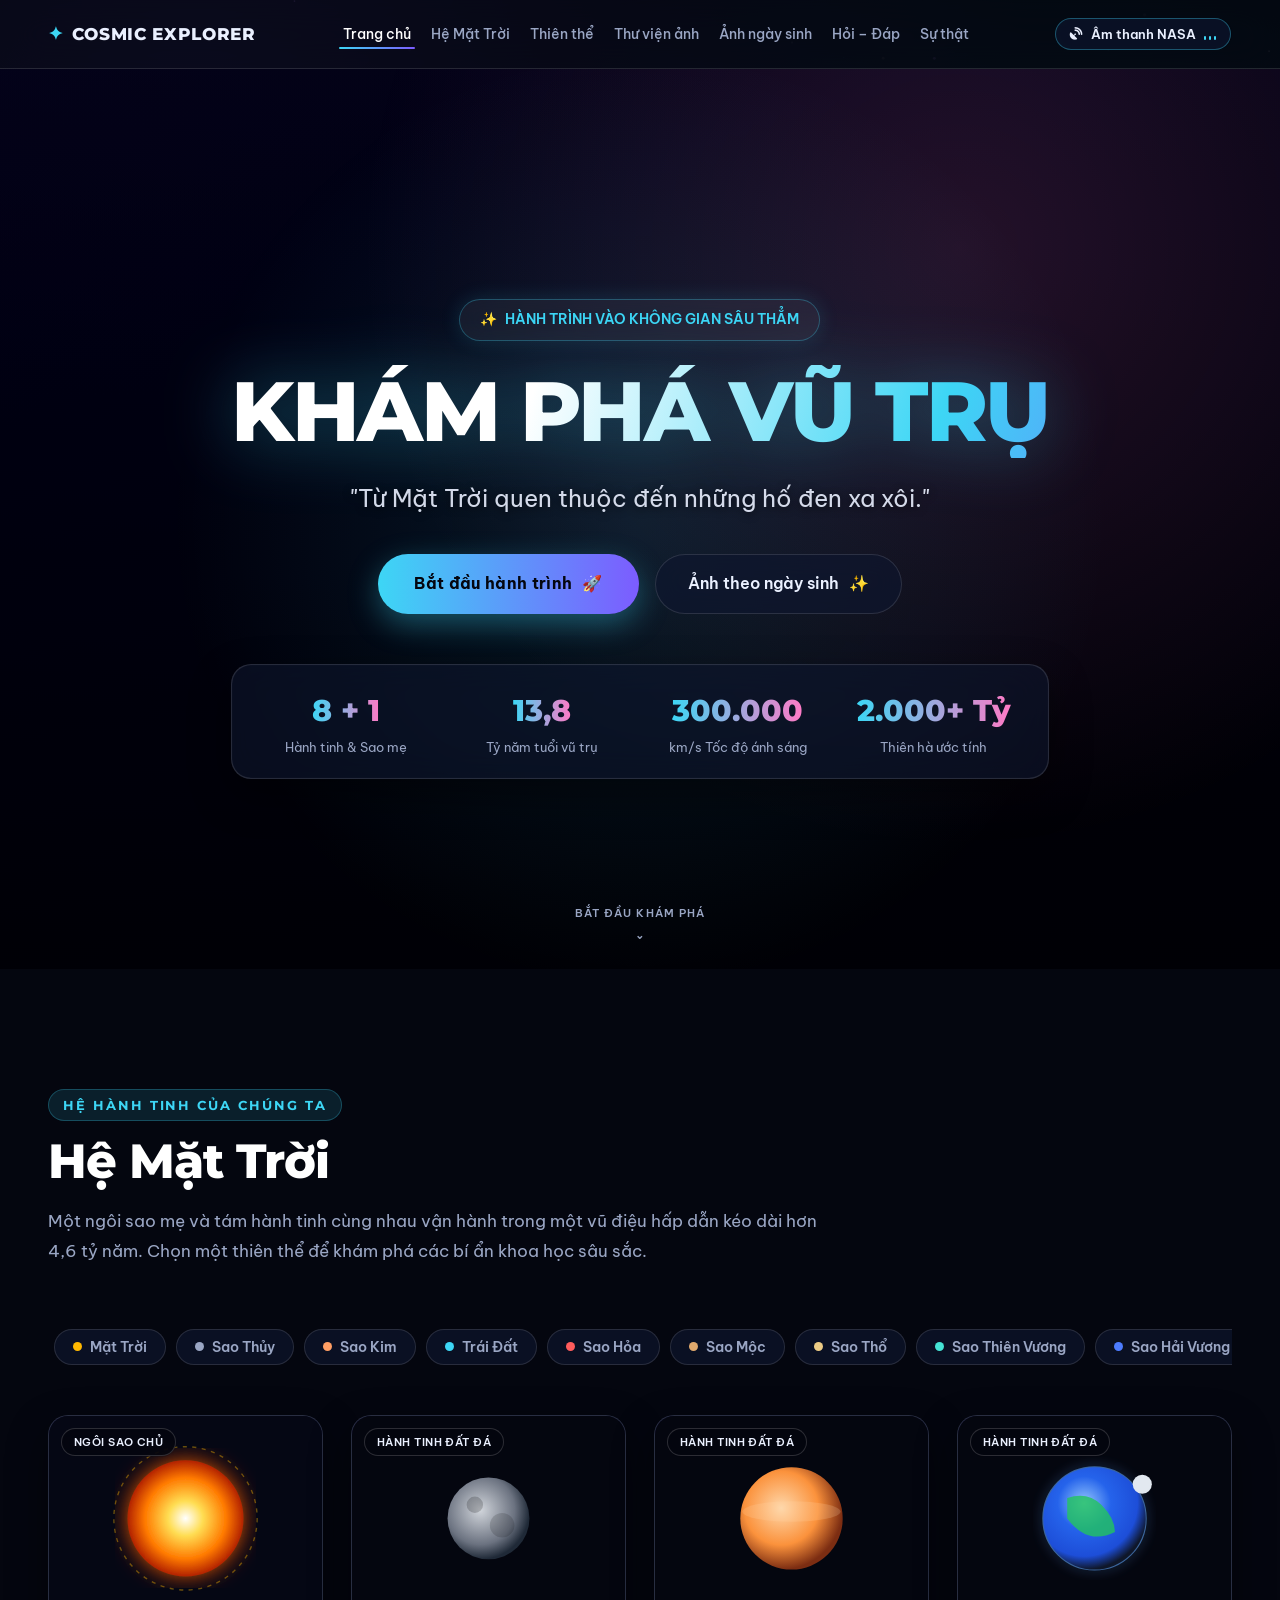
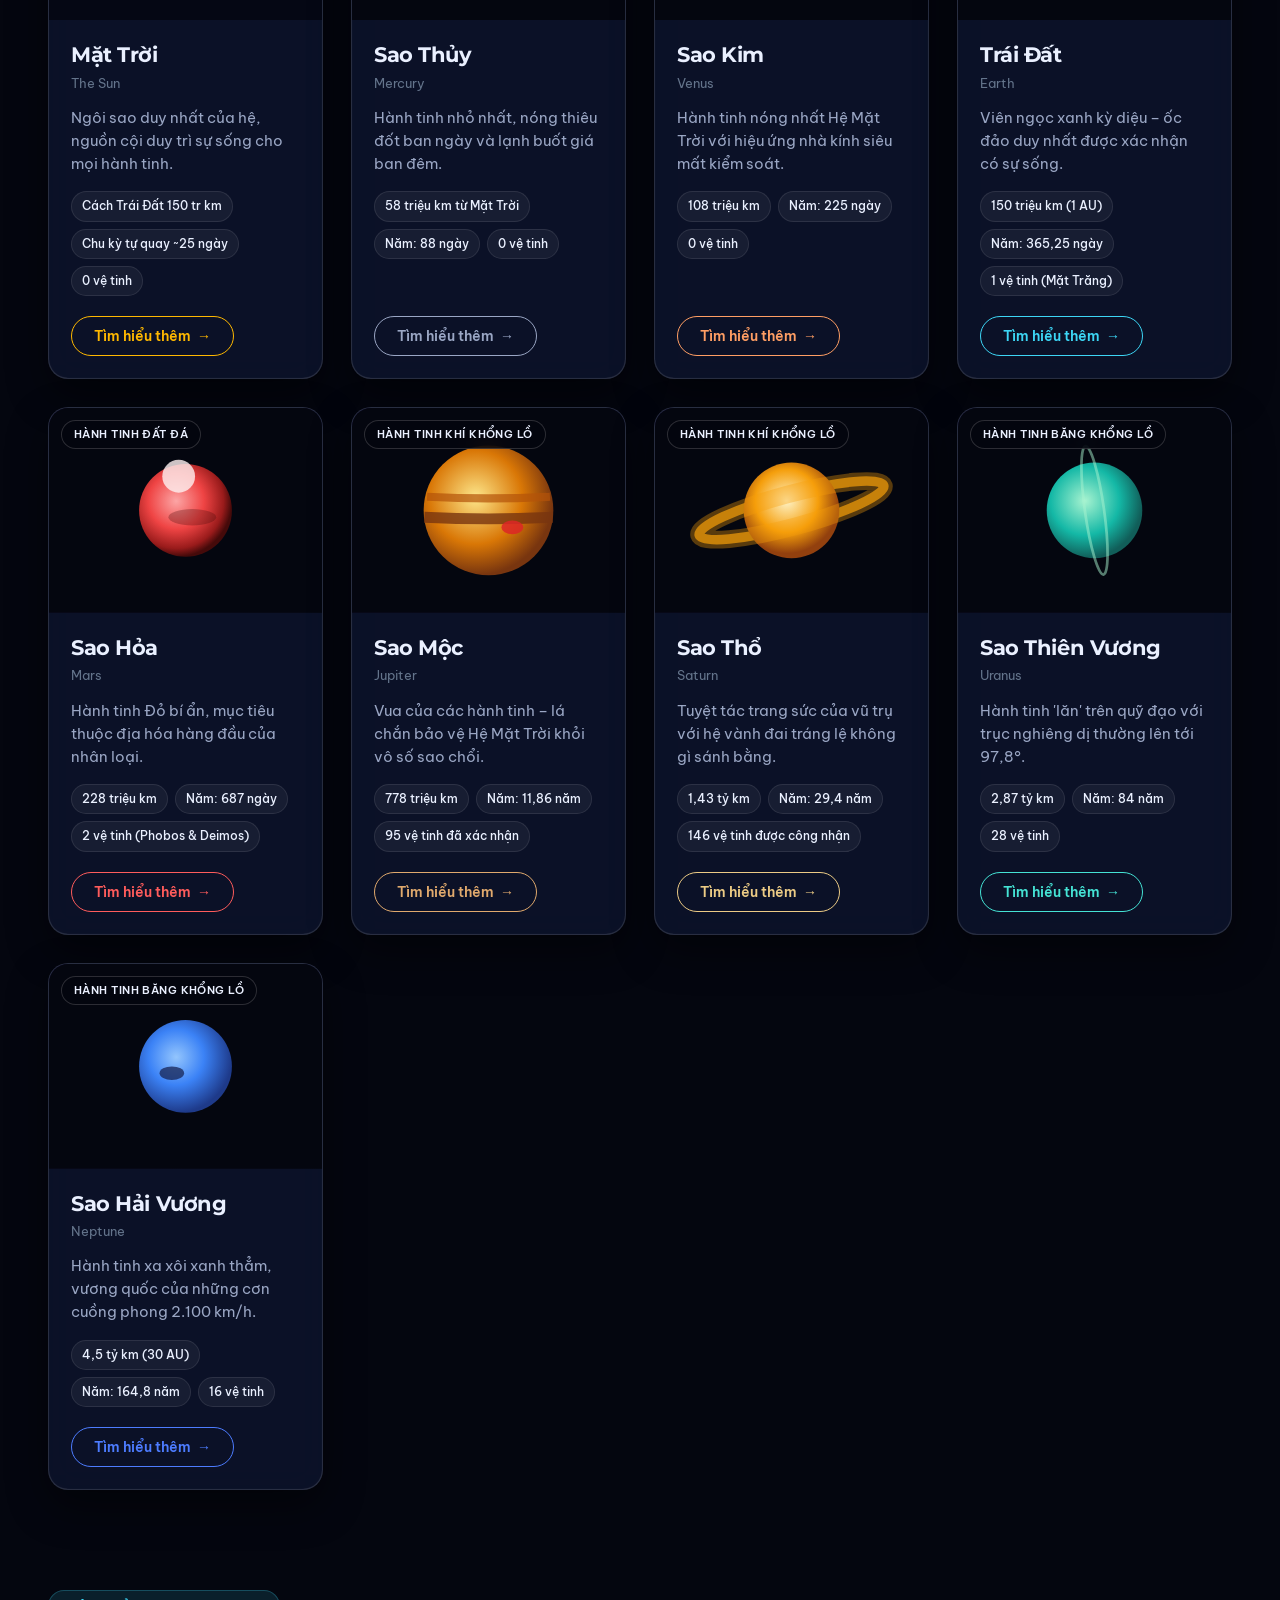
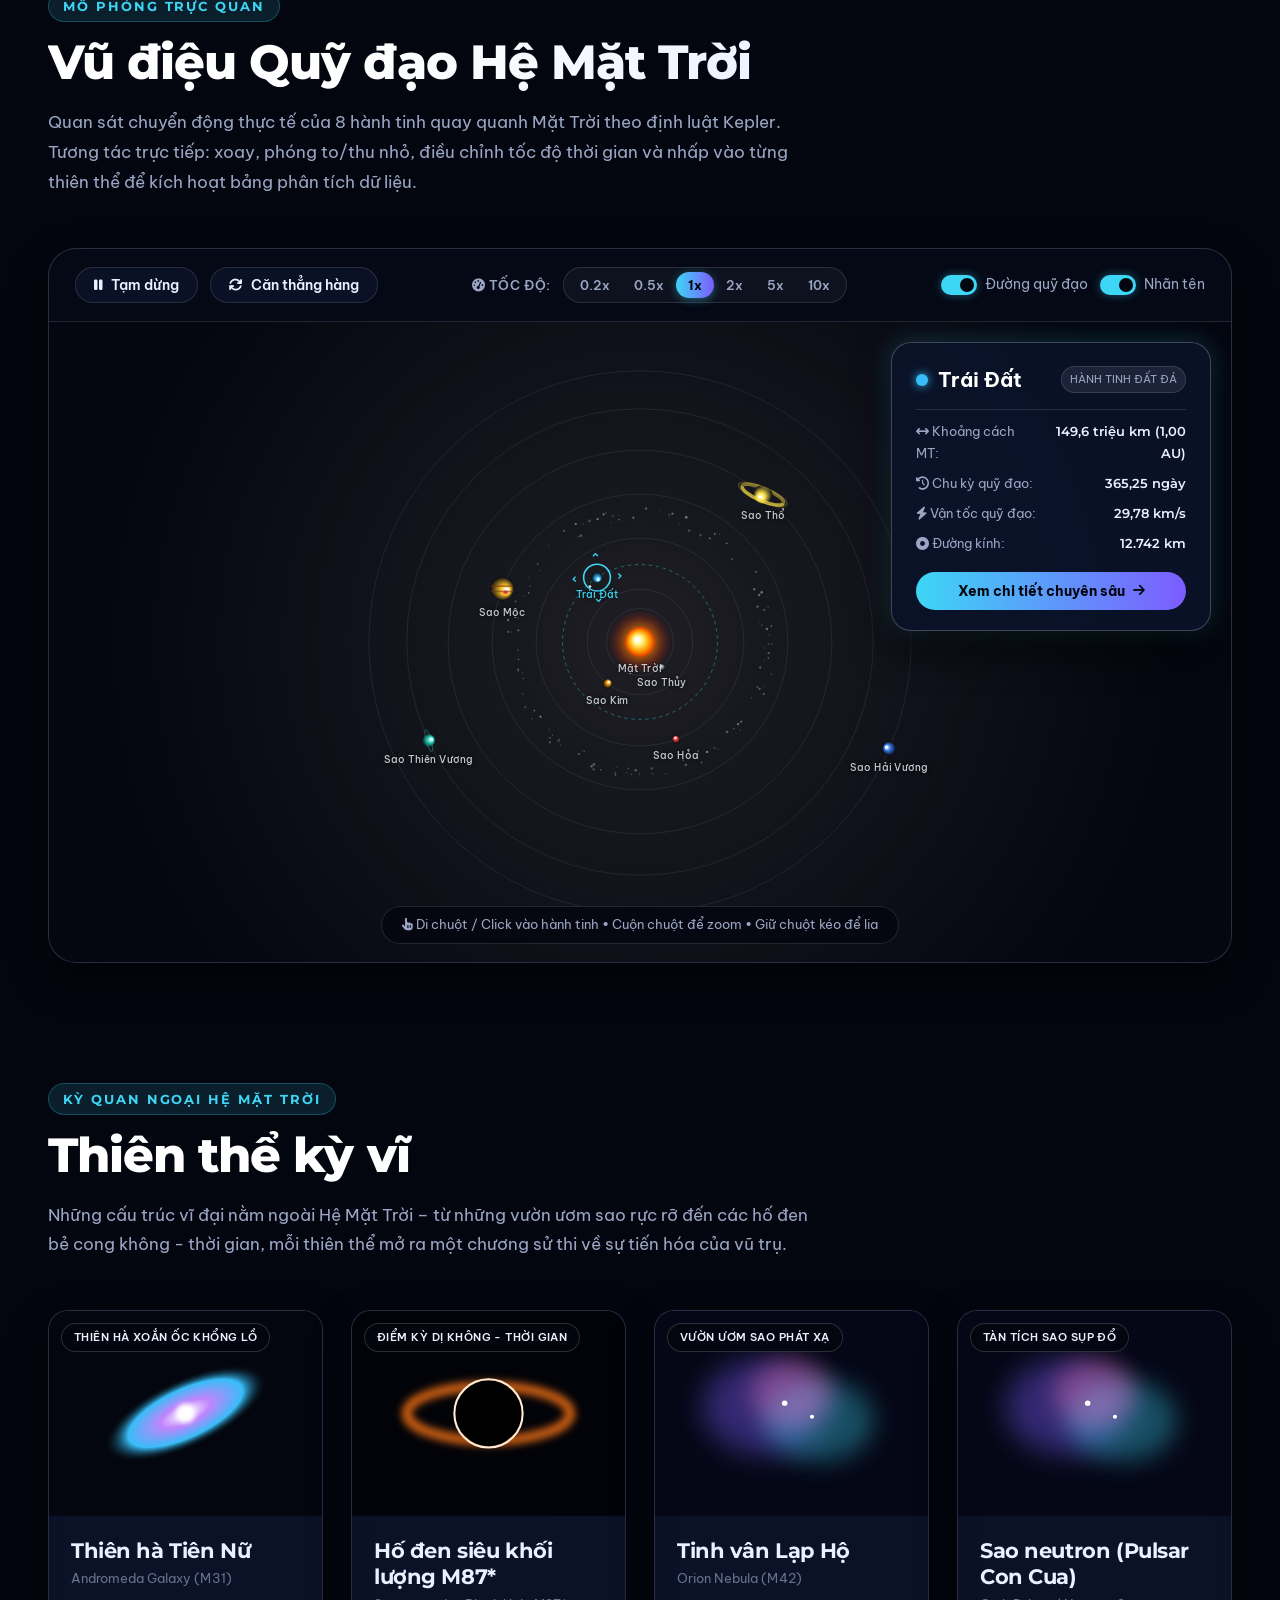
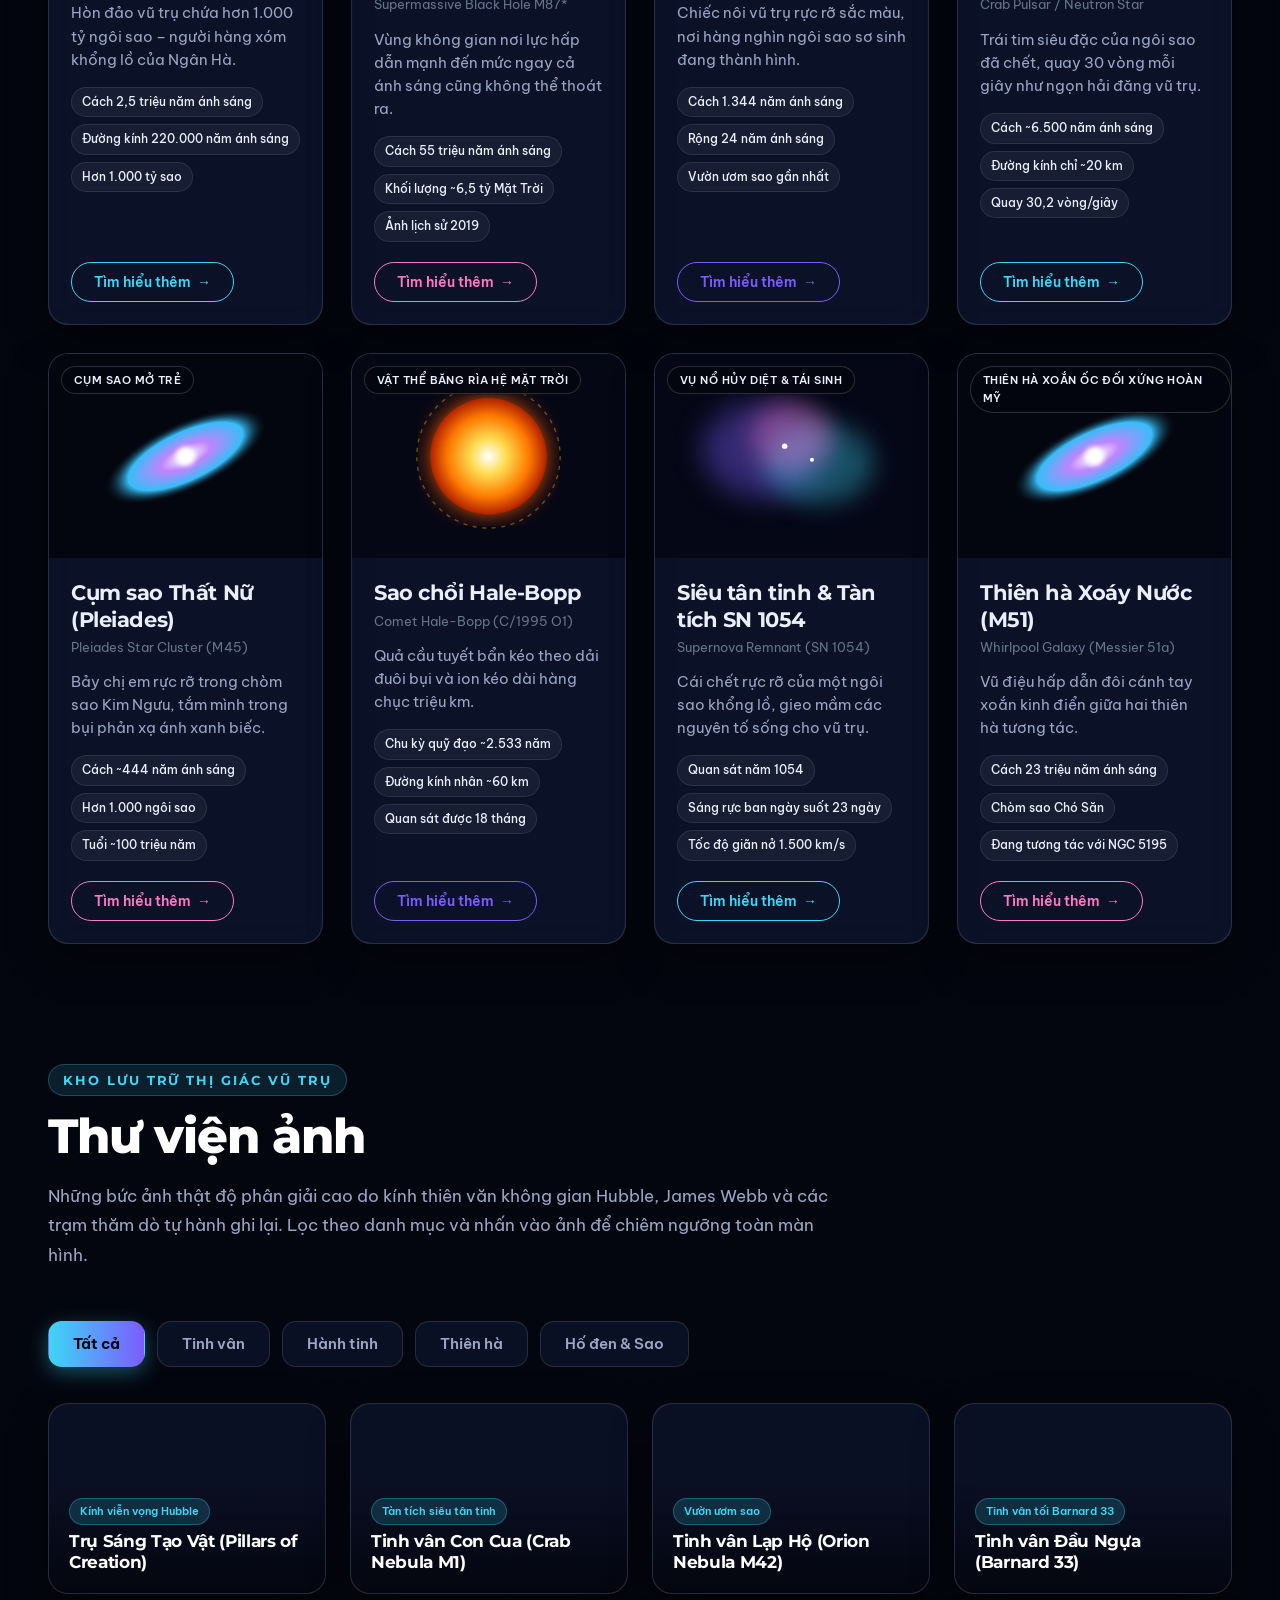
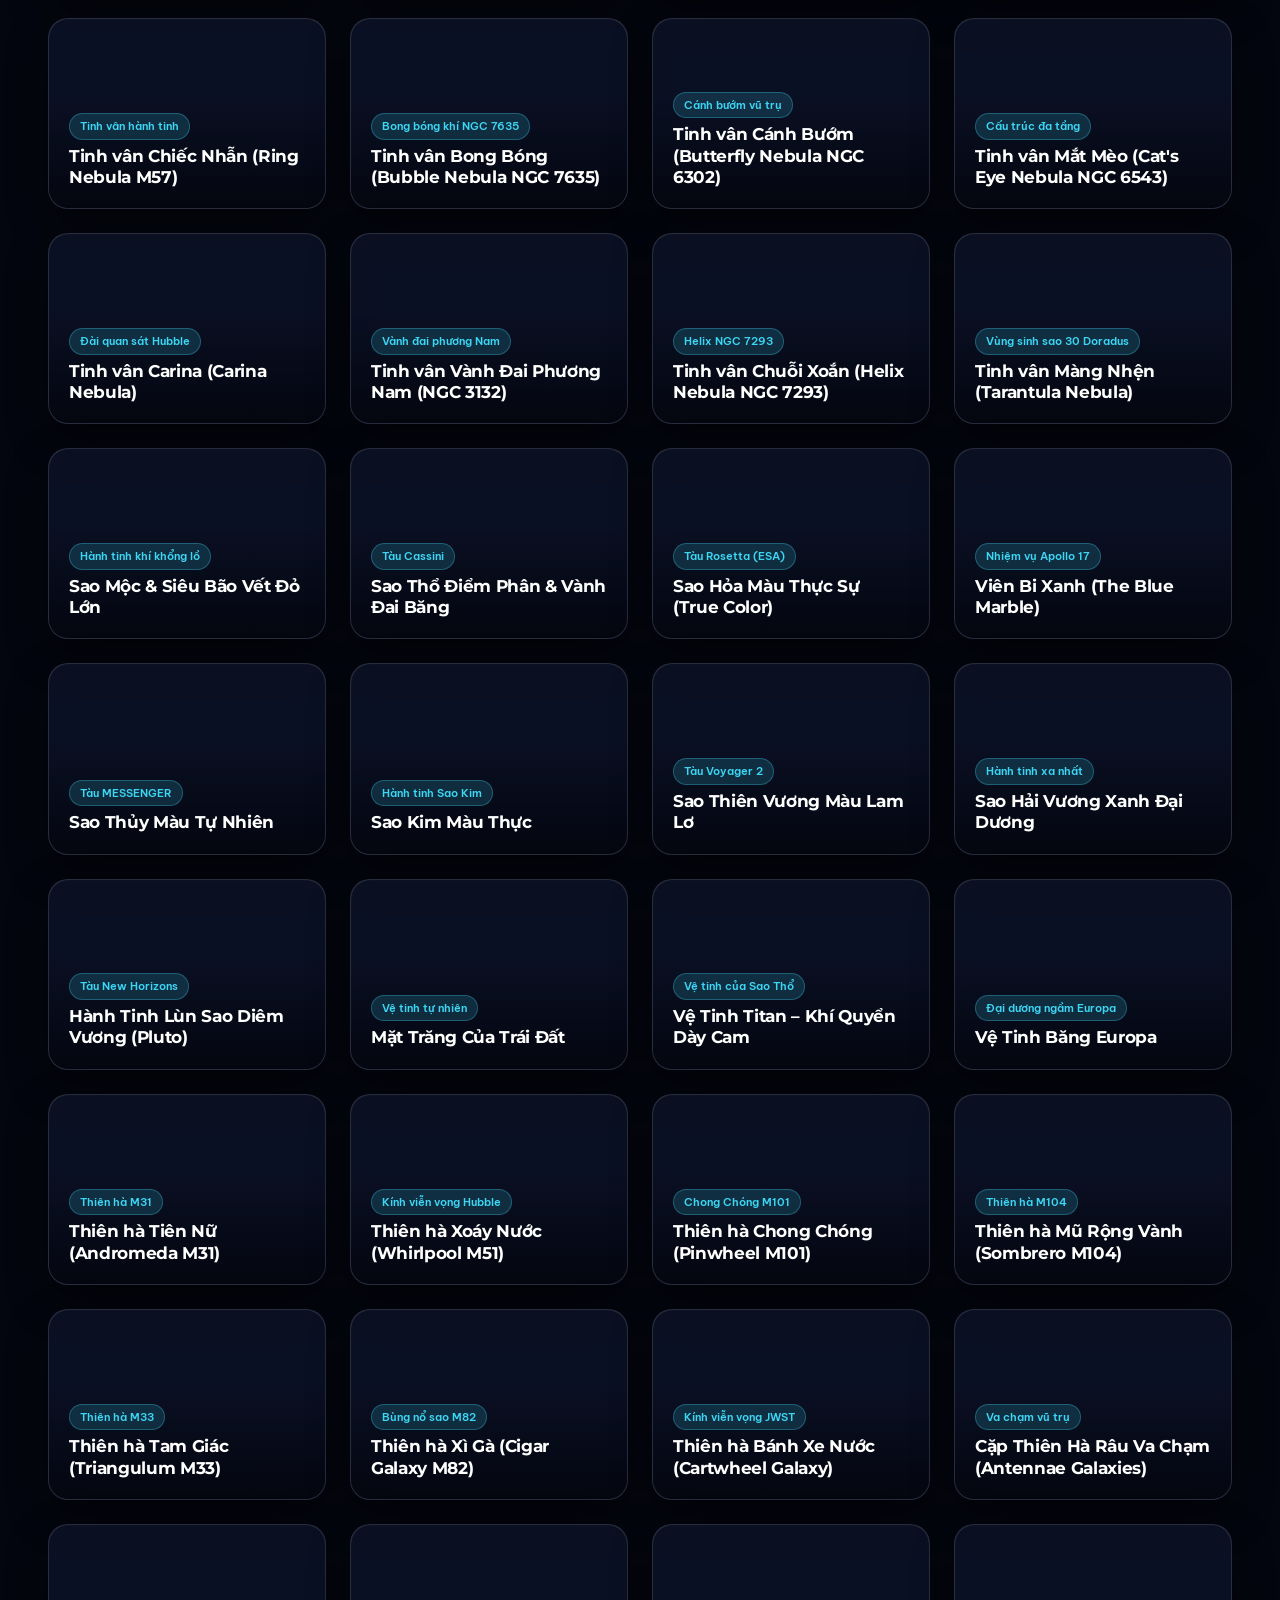
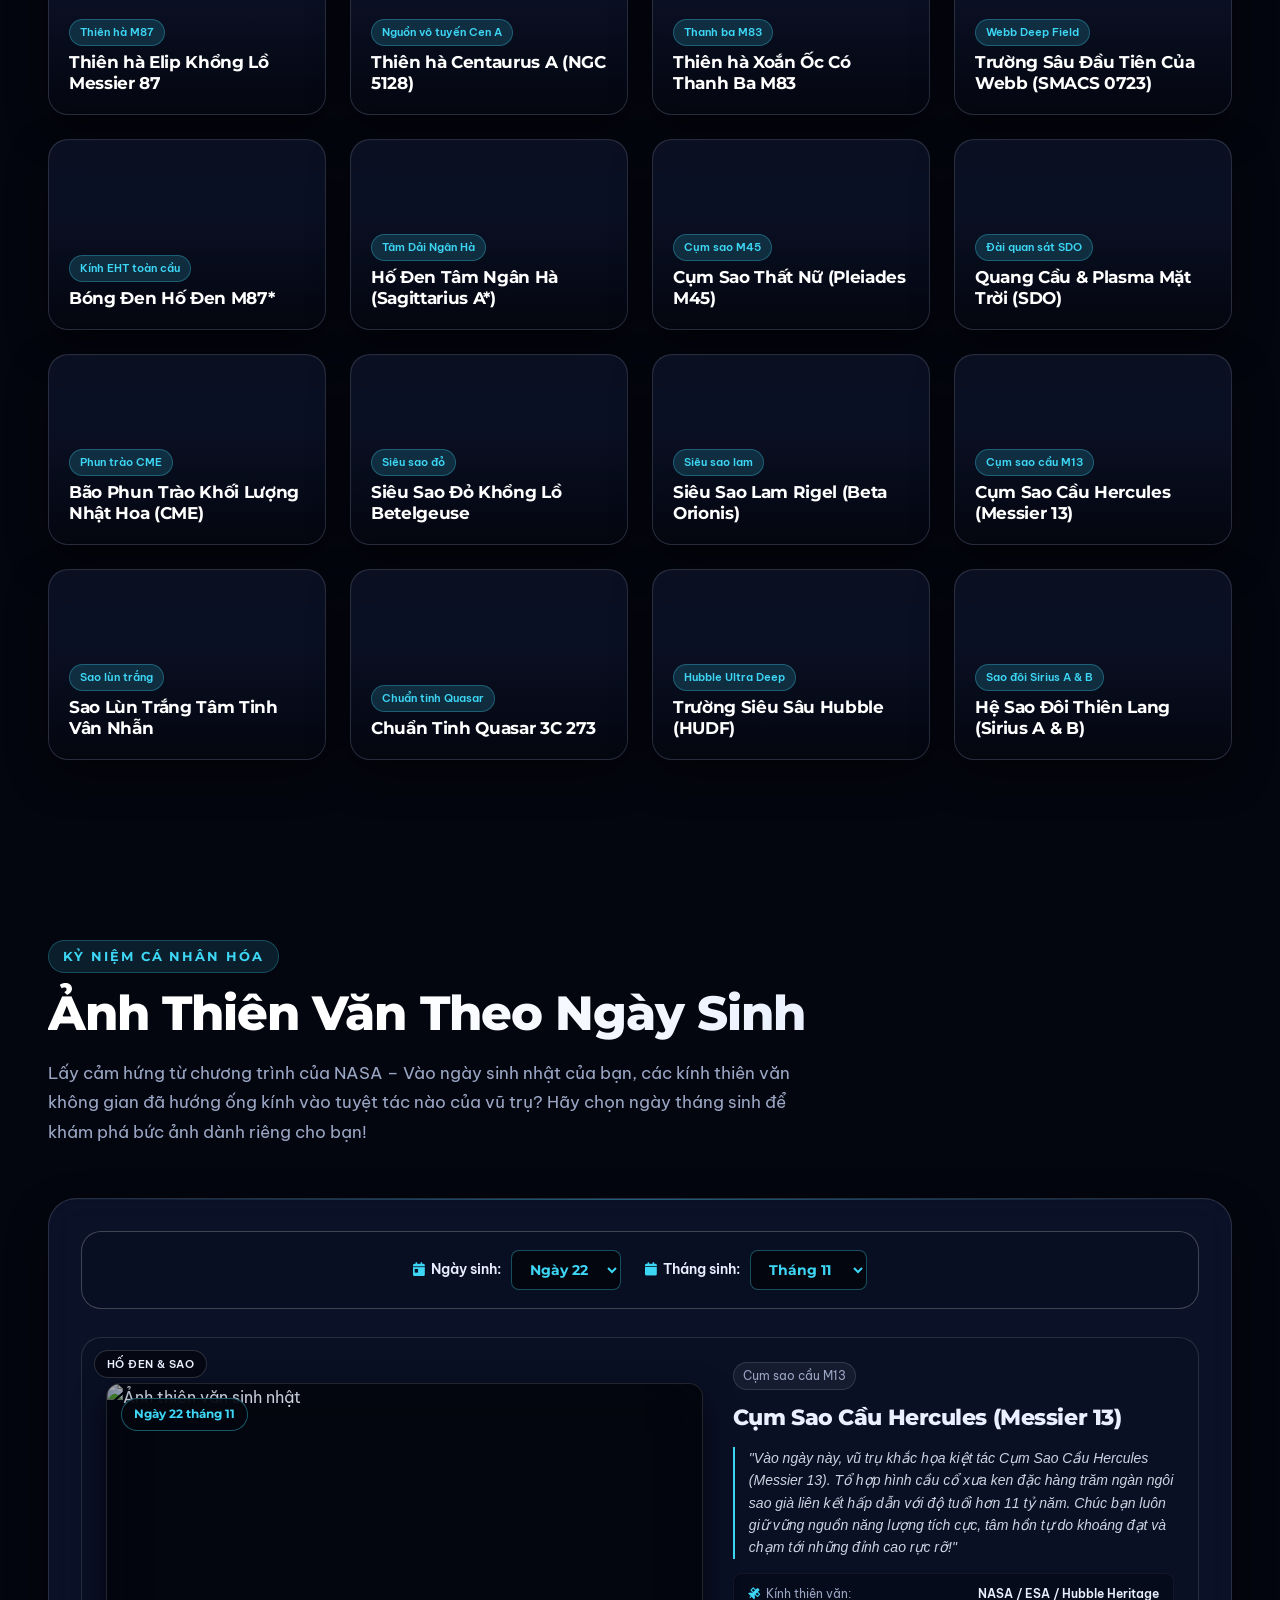
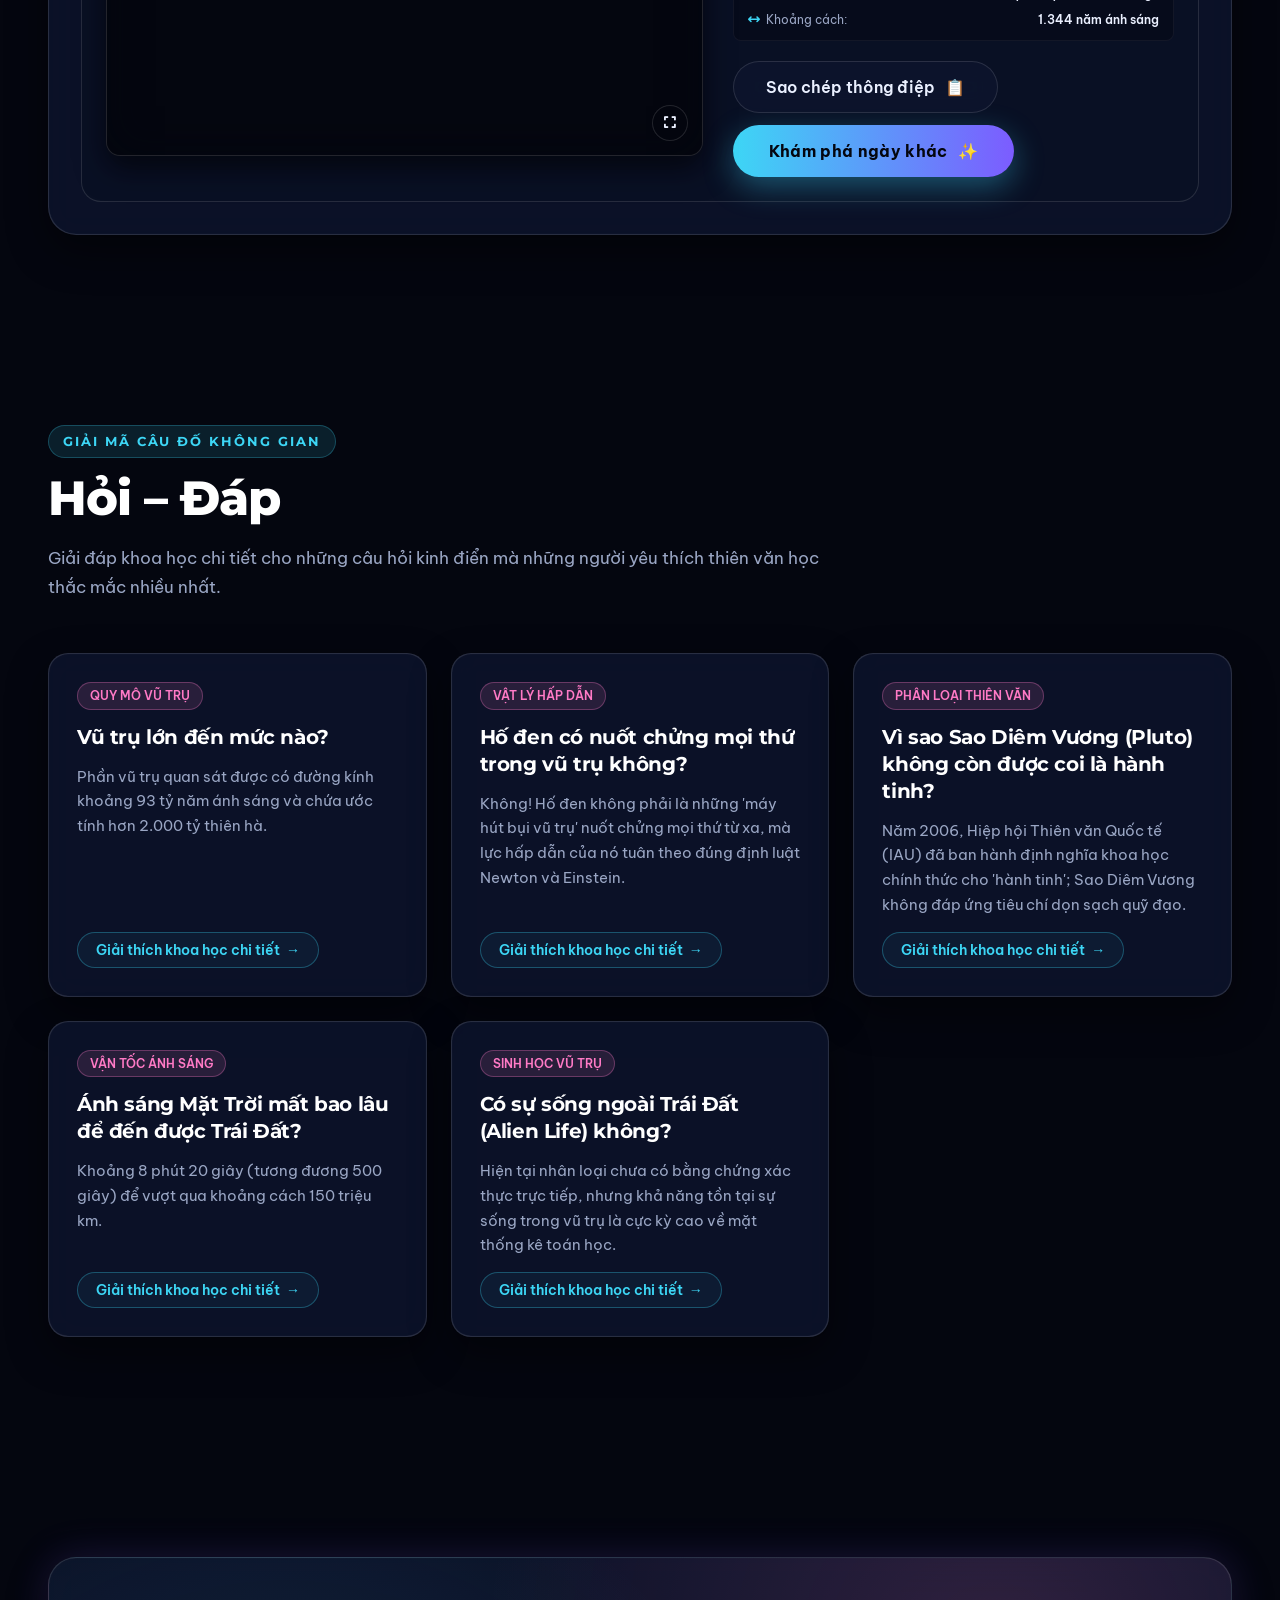
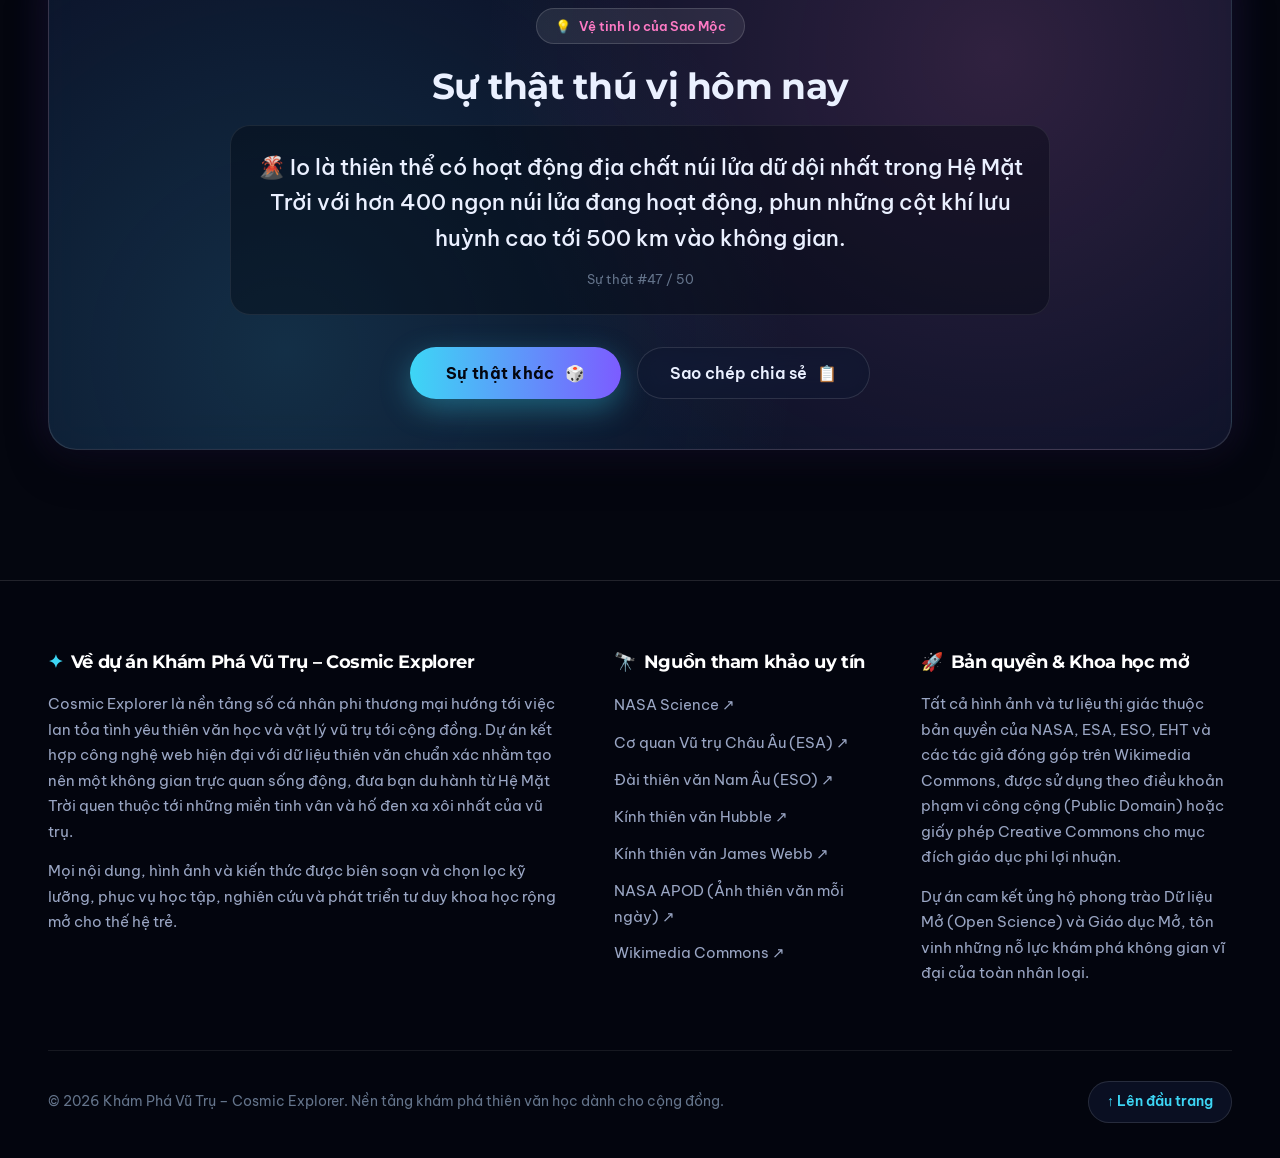
==== commit bdb884a0: "Add files via upload" ====
--- a/cosmos-exploration/kham-pha-vu-tru.html
+++ b/cosmos-exploration/kham-pha-vu-tru.html
@@ -4,11 +4,11 @@
   <meta charset="utf-8" />
   <meta name="viewport" content="width=device-width, initial-scale=1.0" />
   <title>Khám Phá Vũ Trụ – Cosmic Explorer</title>
-  <meta name="description" content="Trang web khám phá vũ trụ chuẩn Dark Space, Futuristic và Glassmorphism: Hệ Mặt Trời, thiên thể kỳ vĩ, thư viện ảnh thiên văn độ phân giải cao và hỏi đáp khoa học." />
+  <meta name="description" content="Khám Phá Vũ Trụ – Cosmic Explorer: Nền tảng cá nhân phi thương mại khám phá vũ trụ chuẩn Dark Space, Futuristic & Glassmorphism. Hệ Mặt Trời, thiên thể kỳ vĩ, widget pha Mặt Trăng thời gian thực và máy tính không gian." />
   <meta name="theme-color" content="#04060F" />
 
   <!-- ==========================================================================
-       GOOGLE ANALYTICS (GA4) – Đã kết nối mã đo lường chính thức
+       GOOGLE ANALYTICS (GA4) – Giữ nguyên Measurement ID chính thức
        ========================================================================== -->
   <script async src="https://www.googletagmanager.com/gtag/js?id=G-MNFSDY03LS"></script>
   <script>
@@ -25,12 +25,15 @@
   <!-- Open Graph / SEO -->
   <meta property="og:type" content="website" />
   <meta property="og:title" content="Khám Phá Vũ Trụ – Cosmic Explorer" />
-  <meta property="og:description" content="Từ Mặt Trời quen thuộc đến những hố đen xa xôi. Khám phá 8 hành tinh, thiên hà, tinh vân và các bí ẩn vật lý vũ trụ." />
+  <meta property="og:description" content="Từ Mặt Trời quen thuộc đến những hố đen xa xôi. Khám phá 8 hành tinh, thiên hà, tinh vân, widget pha Mặt Trăng thời gian thực và máy tính không gian." />
 
   <!-- Google Fonts: Montserrat & Be Vietnam Pro -->
   <link rel="preconnect" href="https://fonts.googleapis.com" />
   <link rel="preconnect" href="https://fonts.gstatic.com" crossorigin />
   <link href="https://fonts.googleapis.com/css2?family=Be+Vietnam+Pro:ital,wght@0,400;0,500;0,600;0,700;1,400&family=Montserrat:wght@600;700;800;900&display=swap" rel="stylesheet" />
+
+  <!-- Font Awesome 6 -->
+  <link rel="stylesheet" href="https://cdnjs.cloudflare.com/ajax/libs/font-awesome/6.5.1/css/all.min.css" integrity="sha512-DTOQO9RWCH3ppGqcWaEA1BIZOC6xxalwEsw9c2QQeAIftl+Vegovlnee1c9QX4TctnWMn13TZye+giMm8e2LwA==" crossorigin="anonymous" referrerpolicy="no-referrer" />
 
   <!-- Stylesheet -->
   <style>
@@ -223,23 +226,27 @@
   display: flex;
   align-items: center;
   justify-content: space-between;
-  height: 72px;
+  height: 68px;
+  gap: 14px;
+  flex-wrap: nowrap;
 }
 
 .nav-brand {
   display: flex;
   align-items: center;
-  gap: 10px;
+  gap: 8px;
   font-family: var(--font-heading);
   font-weight: 800;
-  font-size: 19px;
-  letter-spacing: 0.05em;
+  font-size: 16.5px;
+  letter-spacing: 0.04em;
   color: var(--ivory);
+  white-space: nowrap;
+  flex-shrink: 0;
 }
 
 .nav-brand .brand-spark {
   color: var(--cy);
-  font-size: 20px;
+  font-size: 18px;
   animation: pulse-glow 2.5s infinite;
   display: inline-block;
 }
@@ -252,17 +259,21 @@
 .nav-menu {
   display: flex;
   align-items: center;
-  gap: 32px;
+  gap: 12px;
   list-style: none;
+  flex-wrap: nowrap;
+  margin: 0;
+  padding: 0;
 }
 
 .nav-link {
-  font-size: 15px;
+  font-size: 13.5px;
   font-weight: 500;
   color: var(--mute);
-  padding: 8px 0;
+  padding: 6px 4px;
   position: relative;
   transition: color var(--trans-fast);
+  white-space: nowrap;
 }
 
 .nav-link::after {
@@ -290,29 +301,8 @@
 .nav-actions {
   display: flex;
   align-items: center;
-  gap: 14px;
-}
-
-/* Nút điều khiển âm thanh vũ trụ tinh tế */
-.btn-sound {
-  display: flex;
-  align-items: center;
-  justify-content: center;
-  width: 42px;
-  height: 42px;
-  border-radius: var(--radius-full);
-  border: 1px solid var(--line);
-  background: var(--glass);
-  color: var(--mute);
-  font-size: 18px;
-  transition: var(--trans-fast);
-}
-
-.btn-sound:hover {
-  color: var(--cy);
-  border-color: var(--cy);
-  background: var(--cy-subtle);
-  transform: translateY(-2px);
+  gap: 10px;
+  flex-shrink: 0;
 }
 
 /* Nút burger mobile */
@@ -322,8 +312,8 @@
   justify-content: center;
   align-items: center;
   gap: 5px;
-  width: 44px;
-  height: 44px;
+  width: 40px;
+  height: 40px;
   border-radius: var(--radius-xs);
   border: 1px solid var(--line);
   background: var(--glass);
@@ -351,7 +341,7 @@
   transform: translateY(-7px) rotate(-45deg);
 }
 
-@media (max-width: 900px) {
+@media (max-width: 1080px) {
   .btn-burger {
     display: flex;
   }
@@ -1856,6 +1846,540 @@
   }
 }
 
+/* ==========================================================================
+   TRẠM ÂM THANH KHÔNG GIAN NASA (NASA REAL SPACE SOUNDS)
+   ========================================================================== */
+.btn-nasa-audio {
+  display: inline-flex;
+  align-items: center;
+  gap: 8px;
+  background: rgba(14, 22, 46, 0.7);
+  border: 1px solid rgba(61, 214, 245, 0.35);
+  border-radius: var(--radius-full);
+  color: var(--ivory);
+  padding: 7px 14px;
+  font-family: var(--font-body);
+  font-size: 12.5px;
+  font-weight: 600;
+  cursor: pointer;
+  transition: var(--trans-fast);
+  backdrop-filter: blur(10px);
+}
+
+.btn-nasa-audio:hover,
+.btn-nasa-audio.playing {
+  border-color: var(--cy);
+  background: rgba(61, 214, 245, 0.15);
+  box-shadow: 0 0 16px var(--cy-glow);
+  color: var(--cy);
+}
+
+.sound-wave-bars {
+  display: flex;
+  align-items: flex-end;
+  gap: 2.5px;
+  height: 12px;
+}
+
+.sw-bar {
+  width: 2.5px;
+  height: 4px;
+  background: var(--cy);
+  border-radius: 1px;
+  transition: height 0.2s ease;
+}
+
+.btn-nasa-audio.playing .sw-bar:nth-child(1) {
+  animation: swWave 0.8s ease-in-out infinite alternate;
+}
+.btn-nasa-audio.playing .sw-bar:nth-child(2) {
+  animation: swWave 0.5s ease-in-out infinite alternate 0.2s;
+}
+.btn-nasa-audio.playing .sw-bar:nth-child(3) {
+  animation: swWave 0.7s ease-in-out infinite alternate 0.4s;
+}
+
+@keyframes swWave {
+  0% { height: 3px; }
+  100% { height: 12px; }
+}
+
+/* Floating Audio Panel */
+.nasa-audio-panel {
+  position: fixed;
+  top: 75px;
+  right: 24px;
+  width: 360px;
+  max-width: calc(100vw - 32px);
+  background: rgba(7, 11, 24, 0.94);
+  border: 1px solid rgba(61, 214, 245, 0.35);
+  border-radius: var(--radius-md);
+  padding: 20px;
+  box-shadow: 0 20px 50px rgba(0, 0, 0, 0.7), 0 0 30px rgba(61, 214, 245, 0.15);
+  backdrop-filter: blur(20px);
+  -webkit-backdrop-filter: blur(20px);
+  z-index: 1000;
+  display: none;
+  flex-direction: column;
+  gap: 14px;
+  animation: napSlideDown 0.3s cubic-bezier(0.16, 1, 0.3, 1);
+}
+
+.nasa-audio-panel.open {
+  display: flex;
+}
+
+@keyframes napSlideDown {
+  from { opacity: 0; transform: translateY(-12px) scale(0.96); }
+  to { opacity: 1; transform: translateY(0) scale(1); }
+}
+
+.nap-header {
+  display: flex;
+  align-items: flex-start;
+  justify-content: space-between;
+  gap: 10px;
+}
+
+.nap-badge {
+  display: inline-flex;
+  align-items: center;
+  gap: 6px;
+  font-size: 10.5px;
+  font-weight: 800;
+  letter-spacing: 0.5px;
+  color: var(--cy);
+  background: var(--cy-subtle);
+  border: 1px solid rgba(61, 214, 245, 0.25);
+  padding: 3px 8px;
+  border-radius: var(--radius-full);
+}
+
+.nap-title {
+  font-size: 16px;
+  font-weight: 700;
+  color: var(--ivory);
+  font-family: var(--font-heading);
+  margin-top: 4px;
+}
+
+.nap-close-btn {
+  background: transparent;
+  border: none;
+  color: var(--mute);
+  font-size: 16px;
+  cursor: pointer;
+  padding: 4px;
+  line-height: 1;
+  transition: color 0.2s;
+}
+
+.nap-close-btn:hover {
+  color: var(--ivory);
+}
+
+.nap-desc {
+  font-size: 12px;
+  color: var(--mute);
+  line-height: 1.45;
+}
+
+.nap-tracks-list {
+  display: flex;
+  flex-direction: column;
+  gap: 8px;
+  max-height: 230px;
+  overflow-y: auto;
+}
+
+.nap-track-item {
+  display: flex;
+  align-items: center;
+  gap: 12px;
+  padding: 9px 12px;
+  border-radius: var(--radius-xs);
+  background: rgba(14, 22, 46, 0.6);
+  border: 1px solid var(--line);
+  color: var(--ivory);
+  cursor: pointer;
+  text-align: left;
+  transition: var(--trans-fast);
+  width: 100%;
+}
+
+.nap-track-item:hover {
+  background: rgba(25, 40, 80, 0.7);
+  border-color: rgba(61, 214, 245, 0.3);
+}
+
+.nap-track-item.active {
+  background: rgba(61, 214, 245, 0.12);
+  border-color: var(--cy);
+}
+
+.track-icon {
+  font-size: 20px;
+  line-height: 1;
+}
+
+.track-meta {
+  flex: 1;
+  display: flex;
+  flex-direction: column;
+  gap: 1px;
+}
+
+.track-name {
+  font-size: 13px;
+  font-weight: 600;
+  color: var(--ivory);
+}
+
+.nap-track-item.active .track-name {
+  color: var(--cy);
+}
+
+.track-sub {
+  font-size: 10.5px;
+  color: var(--mute);
+}
+
+.track-status-icon {
+  font-size: 12px;
+  color: var(--mute);
+}
+
+.nap-track-item.active .track-status-icon {
+  color: var(--cy);
+}
+
+.nap-controls {
+  display: flex;
+  align-items: center;
+  justify-content: space-between;
+  gap: 14px;
+  padding-top: 10px;
+  border-top: 1px solid var(--line);
+}
+
+.nap-btn-play {
+  display: inline-flex;
+  align-items: center;
+  gap: 8px;
+  padding: 8px 16px;
+  background: linear-gradient(135deg, #3DD6F5, #7C5CFF);
+  border: none;
+  border-radius: var(--radius-full);
+  color: #04060F;
+  font-family: var(--font-heading);
+  font-size: 12.5px;
+  font-weight: 700;
+  cursor: pointer;
+  transition: var(--trans-fast);
+}
+
+.nap-btn-play:hover {
+  box-shadow: 0 0 18px var(--cy-glow);
+  transform: translateY(-1px);
+}
+
+.nap-volume-group {
+  display: flex;
+  align-items: center;
+  gap: 8px;
+  flex: 1;
+  max-width: 130px;
+}
+
+.nap-volume-group input[type="range"] {
+  width: 100%;
+  accent-color: var(--cy);
+  height: 4px;
+  cursor: pointer;
+}
+
+/* ==========================================================================
+   SECTION: ẢNH THIÊN VĂN THEO NGÀY SINH (COSMIC BIRTHDAY)
+   ========================================================================== */
+.birthday-section {
+  margin-top: 60px;
+  margin-bottom: 70px;
+}
+
+.birthday-card {
+  background: var(--glass-card);
+  border: 1px solid var(--line);
+  border-radius: var(--radius-lg);
+  padding: 32px;
+  box-shadow: var(--shadow-card);
+  backdrop-filter: blur(16px);
+  -webkit-backdrop-filter: blur(16px);
+  position: relative;
+  overflow: hidden;
+}
+
+.birthday-card::before {
+  content: "";
+  position: absolute;
+  top: 0;
+  left: 0;
+  right: 0;
+  height: 1px;
+  background: linear-gradient(90deg, transparent, rgba(61, 214, 245, 0.4), transparent);
+}
+
+.bday-selector-bar {
+  display: flex;
+  align-items: center;
+  justify-content: center;
+  gap: 24px;
+  padding: 18px 24px;
+  background: rgba(10, 16, 34, 0.65);
+  border: 1px solid var(--line-strong);
+  border-radius: var(--radius-md);
+  margin-bottom: 28px;
+  flex-wrap: wrap;
+}
+
+.bday-input-group {
+  display: flex;
+  align-items: center;
+  gap: 10px;
+}
+
+.bday-input-group label {
+  font-size: 13.5px;
+  font-weight: 600;
+  color: var(--ivory);
+  display: flex;
+  align-items: center;
+  gap: 6px;
+}
+
+.bday-input-group label i {
+  color: var(--cy);
+}
+
+.bday-select {
+  padding: 9px 14px;
+  background: #04060F;
+  border: 1px solid rgba(61, 214, 245, 0.35);
+  border-radius: var(--radius-xs);
+  color: var(--cy);
+  font-family: var(--font-heading);
+  font-size: 14px;
+  font-weight: 700;
+  outline: none;
+  cursor: pointer;
+  transition: var(--trans-fast);
+}
+
+.bday-select:focus {
+  border-color: var(--cy);
+  box-shadow: 0 0 12px var(--cy-glow);
+}
+
+.bday-select option {
+  background: #0A1022;
+  color: #EAF0FF;
+}
+
+.bday-submit-btn {
+  margin-left: auto;
+}
+
+.bday-result-wrapper {
+  display: grid;
+  grid-template-columns: 1.15fr 0.85fr;
+  gap: 30px;
+  align-items: center;
+  background: rgba(10, 16, 34, 0.45);
+  border: 1px solid var(--line);
+  border-radius: var(--radius-md);
+  padding: 24px;
+  position: relative;
+}
+
+.bday-visual-frame {
+  position: relative;
+  border-radius: var(--radius-sm);
+  overflow: hidden;
+  aspect-ratio: 16 / 10;
+  box-shadow: 0 12px 30px rgba(0, 0, 0, 0.6);
+  border: 1px solid rgba(255, 255, 255, 0.12);
+  background: #04060F;
+}
+
+.bday-img {
+  width: 100%;
+  height: 100%;
+  object-fit: cover;
+  transition: transform 0.6s cubic-bezier(0.16, 1, 0.3, 1);
+  display: block;
+}
+
+.bday-visual-frame:hover .bday-img {
+  transform: scale(1.04);
+}
+
+.bday-img-glow {
+  position: absolute;
+  inset: 0;
+  box-shadow: inset 0 0 40px rgba(4, 6, 15, 0.6);
+  pointer-events: none;
+}
+
+.bday-date-badge {
+  position: absolute;
+  top: 14px;
+  left: 14px;
+  background: rgba(4, 6, 15, 0.85);
+  border: 1px solid rgba(61, 214, 245, 0.4);
+  color: var(--cy);
+  font-family: var(--font-heading);
+  font-size: 12px;
+  font-weight: 700;
+  padding: 5px 12px;
+  border-radius: var(--radius-full);
+  backdrop-filter: blur(8px);
+}
+
+.bday-fullscreen-btn {
+  position: absolute;
+  bottom: 14px;
+  right: 14px;
+  width: 36px;
+  height: 36px;
+  border-radius: 50%;
+  background: rgba(4, 6, 15, 0.75);
+  border: 1px solid var(--line);
+  color: var(--ivory);
+  display: flex;
+  align-items: center;
+  justify-content: center;
+  cursor: pointer;
+  transition: var(--trans-fast);
+  backdrop-filter: blur(8px);
+}
+
+.bday-fullscreen-btn:hover {
+  background: var(--cy);
+  color: #04060F;
+  border-color: var(--cy);
+}
+
+.bday-info-body {
+  display: flex;
+  flex-direction: column;
+  gap: 14px;
+}
+
+.bday-tag-row {
+  display: flex;
+  align-items: center;
+  gap: 10px;
+  flex-wrap: wrap;
+}
+
+.bday-constellation {
+  font-size: 12px;
+  color: var(--mute);
+  background: rgba(255, 255, 255, 0.05);
+  padding: 3px 9px;
+  border-radius: var(--radius-full);
+  border: 1px solid var(--line);
+}
+
+.bday-title {
+  font-size: 22px;
+  font-weight: 800;
+  color: var(--ivory);
+  font-family: var(--font-heading);
+  line-height: 1.3;
+}
+
+.bday-wish {
+  font-size: 14px;
+  color: #CBD5E1;
+  line-height: 1.6;
+  font-style: italic;
+  padding-left: 14px;
+  border-left: 2px solid var(--cy);
+}
+
+.bday-stats-list {
+  display: flex;
+  flex-direction: column;
+  gap: 6px;
+  background: rgba(4, 6, 15, 0.4);
+  padding: 10px 14px;
+  border-radius: var(--radius-xs);
+  border: 1px solid rgba(255, 255, 255, 0.05);
+}
+
+.bday-stat-item {
+  display: flex;
+  justify-content: space-between;
+  font-size: 12px;
+}
+
+.bday-stat-item .b-lbl {
+  color: var(--mute);
+  display: flex;
+  align-items: center;
+  gap: 6px;
+}
+
+.bday-stat-item .b-lbl i {
+  color: var(--cy);
+}
+
+.bday-stat-item .b-val {
+  color: var(--ivory);
+  font-weight: 600;
+}
+
+.bday-actions {
+  display: flex;
+  align-items: center;
+  gap: 12px;
+  margin-top: 6px;
+  flex-wrap: wrap;
+}
+
+@keyframes bdayGlowPulse {
+  0% { transform: scale(0.99); box-shadow: 0 0 10px rgba(61, 214, 245, 0.2); }
+  50% { transform: scale(1.008); box-shadow: 0 0 35px rgba(61, 214, 245, 0.55), 0 0 60px rgba(123, 77, 255, 0.35); }
+  100% { transform: scale(1); box-shadow: none; }
+}
+
+.bday-pulsing {
+  animation: bdayGlowPulse 0.65s cubic-bezier(0.16, 1, 0.3, 1);
+}
+
+@media (max-width: 900px) {
+  .bday-result-wrapper {
+    grid-template-columns: 1fr;
+    gap: 20px;
+  }
+  .bday-selector-bar {
+    flex-direction: column;
+    align-items: stretch;
+  }
+  .bday-submit-btn {
+    margin-left: 0;
+    width: 100%;
+    justify-content: center;
+  }
+  .nasa-audio-panel {
+    top: auto;
+    bottom: 20px;
+    right: 16px;
+    left: 16px;
+    width: auto;
+  }
+}
+
 </style>
 </head>
 <body>
@@ -1882,15 +2406,22 @@
           <li><a href="#solar" class="nav-link">Hệ Mặt Trời</a></li>
           <li><a href="#objects" class="nav-link">Thiên thể</a></li>
           <li><a href="#gallery" class="nav-link">Thư viện ảnh</a></li>
+          <li><a href="#birthday" class="nav-link">Ảnh ngày sinh</a></li>
           <li><a href="#faq" class="nav-link">Hỏi – Đáp</a></li>
-          <li><a href="#facts" class="nav-link">Sự thật thú vị</a></li>
+          <li><a href="#facts" class="nav-link">Sự thật</a></li>
         </ul>
       </nav>
 
       <!-- Các nút thao tác góc phải -->
       <div class="nav-actions">
-        <button class="btn-sound" id="btn-sound" aria-label="Bật/Tắt âm thanh không gian" title="Bật/Tắt hiệu ứng âm thanh">
-          🔇
+        <button class="btn-nasa-audio" id="btn-nasa-audio" aria-label="Trạm âm thanh NASA" title="Mở Trạm âm thanh vũ trụ NASA">
+          <i class="fa-solid fa-satellite-dish"></i>
+          <span class="audio-btn-text">Âm thanh NASA</span>
+          <span class="sound-wave-bars" aria-hidden="true">
+            <span class="sw-bar"></span>
+            <span class="sw-bar"></span>
+            <span class="sw-bar"></span>
+          </span>
         </button>
         <button class="btn-burger" id="btn-burger" aria-label="Mở trình đơn chuyển trang" aria-expanded="false">
           <span></span>
@@ -1901,6 +2432,81 @@
     </div>
   </header>
 
+  <!-- Modal / Floating Card: Trạm Âm Thanh Không Gian NASA -->
+  <div class="nasa-audio-panel" id="nasa-audio-panel" role="region" aria-label="Trạm âm thanh không gian NASA" aria-hidden="true">
+    <div class="nap-header">
+      <div class="nap-title-group">
+        <span class="nap-badge"><i class="fa-solid fa-satellite-dish"></i> NASA AUDIO</span>
+        <h4 class="nap-title">Trạm Âm Thanh Không Gian</h4>
+      </div>
+      <button class="nap-close-btn" id="nap-close-btn" aria-label="Đóng bảng âm thanh">✕</button>
+    </div>
+    <p class="nap-desc">
+      Dữ liệu sóng vô tuyến & sóng plasma thực tế do các tàu vũ trụ và robot thăm dò của NASA thu được ngoài không gian.
+    </p>
+
+    <!-- Danh sách các track âm thanh -->
+    <div class="nap-tracks-list" id="nap-tracks-list">
+      <button class="nap-track-item active" data-track="mars">
+        <span class="track-icon">🔴</span>
+        <div class="track-meta">
+          <span class="track-name">Gió trên Sao Hỏa</span>
+          <span class="track-sub">Micro tàu Perseverance • Hố Jezero</span>
+        </div>
+        <span class="track-status-icon"><i class="fa-solid fa-volume-high"></i></span>
+      </button>
+
+      <button class="nap-track-item" data-track="saturn">
+        <span class="track-icon">🪐</span>
+        <div class="track-meta">
+          <span class="track-name">Sóng vô tuyến Sao Thổ</span>
+          <span class="track-sub">Tàu Cassini • Sóng cực quang 1 kHz</span>
+        </div>
+        <span class="track-status-icon"><i class="fa-solid fa-play"></i></span>
+      </button>
+
+      <button class="nap-track-item" data-track="earth">
+        <span class="track-icon">🌍</span>
+        <div class="track-meta">
+          <span class="track-name">Giao hưởng Plasma Trái Đất</span>
+          <span class="track-sub">Vành đai Van Allen • Earth's Chorus</span>
+        </div>
+        <span class="track-status-icon"><i class="fa-solid fa-play"></i></span>
+      </button>
+
+      <button class="nap-track-item" data-track="blackhole">
+        <span class="track-icon">🕳️</span>
+        <div class="track-meta">
+          <span class="track-name">Tiếng vọng Hố Đen Perseus</span>
+          <span class="track-sub">Kính Chandra • Nâng tần số 57 quãng tám</span>
+        </div>
+        <span class="track-status-icon"><i class="fa-solid fa-play"></i></span>
+      </button>
+
+      <button class="nap-track-item" data-track="ambient">
+        <span class="track-icon">🌌</span>
+        <div class="track-meta">
+          <span class="track-name">Deep Space Ambient Chill</span>
+          <span class="track-sub">Nhạc nền du hành không gian thư giãn</span>
+        </div>
+        <span class="track-status-icon"><i class="fa-solid fa-play"></i></span>
+      </button>
+    </div>
+
+    <!-- Thanh điều khiển âm thanh -->
+    <div class="nap-controls">
+      <button class="nap-btn-play" id="nap-btn-play" aria-label="Phát / Dừng âm thanh">
+        <i class="fa-solid fa-play" id="nap-play-icon"></i>
+        <span id="nap-play-label">Bật âm thanh</span>
+      </button>
+      <div class="nap-volume-group">
+        <i class="fa-solid fa-volume-low" style="color: var(--mute); font-size: 12px;"></i>
+        <input type="range" id="nap-volume" min="0" max="1" step="0.05" value="0.7" aria-label="Âm lượng" />
+        <i class="fa-solid fa-volume-high" style="color: var(--cy); font-size: 12px;"></i>
+      </div>
+    </div>
+  </div>
+
   <!-- ==========================================================================
        HERO SECTION (Trang chủ)
        ========================================================================== -->
@@ -1925,9 +2531,9 @@
           <span>Bắt đầu hành trình</span>
           <span aria-hidden="true">🚀</span>
         </a>
-        <a href="#gallery" class="btn-secondary">
-          <span>Xem thư viện ảnh</span>
-          <span aria-hidden="true">🔭</span>
+        <a href="#birthday" class="btn-secondary">
+          <span>Ảnh theo ngày sinh</span>
+          <span aria-hidden="true">✨</span>
         </a>
       </div>
 
@@ -1954,7 +2560,7 @@
 
     <!-- Mũi tên gợi ý cuộn -->
     <a href="#solar" class="hero-scroll-indicator" aria-label="Cuộn xuống nội dung tiếp theo">
-      <span>Cuộn xuống</span>
+      <span>Bắt đầu khám phá</span>
       <span aria-hidden="true">⌄</span>
     </a>
   </section>
@@ -2117,6 +2723,100 @@
       </div>
     </section>
 
+    <!-- ==========================================================================
+         SECTION: ẢNH THIÊN VĂN THEO NGÀY SINH (COSMIC BIRTHDAY)
+         ========================================================================== -->
+    <section id="birthday" class="birthday-section">
+      <div class="section-header reveal">
+        <span class="section-tag">Kỷ niệm cá nhân hóa</span>
+        <h2 class="section-title">Ảnh Thiên Văn Theo Ngày Sinh</h2>
+        <p class="section-desc">
+          Lấy cảm hứng từ chương trình của NASA – Vào ngày sinh nhật của bạn, các kính thiên văn không gian đã hướng ống kính vào tuyệt tác nào của vũ trụ? Hãy chọn ngày tháng sinh để khám phá bức ảnh dành riêng cho bạn!
+        </p>
+      </div>
+
+      <div class="birthday-card reveal">
+        <!-- Bộ chọn ngày & tháng sinh -->
+        <div class="bday-selector-bar">
+          <div class="bday-input-group">
+            <label for="bday-day"><i class="fa-solid fa-calendar-day"></i> Ngày sinh:</label>
+            <select id="bday-day" class="bday-select" aria-label="Chọn ngày sinh">
+              <option value="1">Ngày 1</option><option value="2">Ngày 2</option><option value="3">Ngày 3</option><option value="4">Ngày 4</option><option value="5">Ngày 5</option>
+              <option value="6">Ngày 6</option><option value="7">Ngày 7</option><option value="8">Ngày 8</option><option value="9">Ngày 9</option><option value="10">Ngày 10</option>
+              <option value="11">Ngày 11</option><option value="12">Ngày 12</option><option value="13">Ngày 13</option><option value="14">Ngày 14</option><option value="15">Ngày 15</option>
+              <option value="16">Ngày 16</option><option value="17">Ngày 17</option><option value="18">Ngày 18</option><option value="19">Ngày 19</option><option value="20">Ngày 20</option>
+              <option value="21">Ngày 21</option><option value="22" selected>Ngày 22</option><option value="23">Ngày 23</option><option value="24">Ngày 24</option><option value="25">Ngày 25</option>
+              <option value="26">Ngày 26</option><option value="27">Ngày 27</option><option value="28">Ngày 28</option><option value="29">Ngày 29</option><option value="30">Ngày 30</option><option value="31">Ngày 31</option>
+            </select>
+          </div>
+
+          <div class="bday-input-group">
+            <label for="bday-month"><i class="fa-solid fa-calendar"></i> Tháng sinh:</label>
+            <select id="bday-month" class="bday-select" aria-label="Chọn tháng sinh">
+              <option value="1">Tháng 1</option>
+              <option value="2">Tháng 2</option>
+              <option value="3">Tháng 3</option>
+              <option value="4">Tháng 4</option>
+              <option value="5">Tháng 5</option>
+              <option value="6">Tháng 6</option>
+              <option value="7">Tháng 7</option>
+              <option value="8">Tháng 8</option>
+              <option value="9">Tháng 9</option>
+              <option value="10">Tháng 10</option>
+              <option value="11" selected>Tháng 11</option>
+              <option value="12">Tháng 12</option>
+            </select>
+          </div>
+        </div>
+
+        <!-- Khung hiển thị kết quả bức ảnh thiên văn -->
+        <div class="bday-result-wrapper" id="bday-result-box">
+          <div class="bday-visual-frame">
+            <img src="" alt="Ảnh thiên văn sinh nhật" id="bday-img" class="bday-img" loading="lazy" />
+            <div class="bday-img-glow"></div>
+            <div class="bday-date-badge" id="bday-badge">Ngày 22 tháng 11</div>
+            <button class="bday-fullscreen-btn" id="bday-btn-fullscreen" title="Xem ảnh toàn màn hình" aria-label="Phóng to ảnh">
+              <i class="fa-solid fa-expand"></i>
+            </button>
+          </div>
+
+          <div class="bday-info-body">
+            <div class="bday-tag-row">
+              <span class="card-type-badge" id="bday-type-badge">Kiệt tác James Webb</span>
+              <span class="bday-constellation" id="bday-constellation">Chòm sao Lạp Hộ</span>
+            </div>
+
+            <h3 class="bday-title" id="bday-title">Tinh vân Lạp Hộ (Orion Nebula)</h3>
+            <p class="bday-wish" id="bday-wish">
+              "Vào ngày sinh nhật của bạn, vũ trụ đã tạo nên một vườn ươm sao khổng lồ rực rỡ cách Trái Đất 1.344 năm ánh sáng. Hàng ngàn ngôi sao sơ sinh đang bừng sáng từ những đám mây bụi khí, mang đến nguồn năng lượng tinh khôi và may mắn cho hành trình của bạn."
+            </p>
+
+            <div class="bday-stats-list">
+              <div class="bday-stat-item">
+                <span class="b-lbl"><i class="fa-solid fa-satellite"></i> Kính thiên văn:</span>
+                <span class="b-val" id="bday-telescope">James Webb & Hubble (NASA/ESA)</span>
+              </div>
+              <div class="bday-stat-item">
+                <span class="b-lbl"><i class="fa-solid fa-arrows-left-right"></i> Khoảng cách:</span>
+                <span class="b-val" id="bday-distance">1.344 năm ánh sáng</span>
+              </div>
+            </div>
+
+            <div class="bday-actions">
+              <button class="btn-secondary" id="btn-copy-bday-wish" type="button">
+                <span>Sao chép thông điệp</span>
+                <span aria-hidden="true">📋</span>
+              </button>
+              <button class="btn-primary" id="btn-random-bday" type="button">
+                <span>Khám phá ngày khác</span>
+                <span aria-hidden="true">✨</span>
+              </button>
+            </div>
+          </div>
+        </div>
+      </div>
+    </section>
+
     <!-- SECTION 4: HỎI – ĐÁP VỀ VŨ TRỤ -->
     <section id="faq">
       <div class="section-header reveal">
@@ -2176,10 +2876,10 @@
         <div class="footer-col">
           <h4>
             <span style="color: var(--cy);">✦</span>
-            <span>Về dự án Cosmic Explorer</span>
+            <span>Về dự án Khám Phá Vũ Trụ – Cosmic Explorer</span>
           </h4>
           <p>
-            Cosmic Explorer là nền tảng số phi thương mại hướng tới việc lan tỏa tình yêu thiên văn học và vật lý vũ trụ tới mọi người. Dự án kết hợp công nghệ web hiện đại với dữ liệu thiên văn chuẩn xác nhằm tạo nên một không gian trực quan sống động, đưa bạn du hành từ Hệ Mặt Trời quen thuộc tới những miền tinh vân và hố đen xa xôi nhất của vũ trụ.
+            Cosmic Explorer là nền tảng số cá nhân phi thương mại hướng tới việc lan tỏa tình yêu thiên văn học và vật lý vũ trụ tới cộng đồng. Dự án kết hợp công nghệ web hiện đại với dữ liệu thiên văn chuẩn xác nhằm tạo nên một không gian trực quan sống động, đưa bạn du hành từ Hệ Mặt Trời quen thuộc tới những miền tinh vân và hố đen xa xôi nhất của vũ trụ.
           </p>
           <p>
             Mọi nội dung, hình ảnh và kiến thức được biên soạn và chọn lọc kỹ lưỡng, phục vụ học tập, nghiên cứu và phát triển tư duy khoa học rộng mở cho thế hệ trẻ.
@@ -4081,6 +4781,33 @@
       if (creditEl) creditEl.textContent = `Tác giả / Tổ chức: ${item.author} · Giấy phép: ${item.license}`;
     }
 
+    openLightboxDirect(imgUrl, title, desc, credit) {
+      const modal = $('#lightbox-modal');
+      const imgFrame = $('#lightbox-media');
+      const titleEl = $('#lightbox-title');
+      const descEl = $('#lightbox-desc');
+      const badgeEl = $('#lightbox-badge');
+      const counterEl = $('#lightbox-counter');
+      const creditEl = $('#lightbox-credit');
+
+      if (imgFrame) {
+        imgFrame.innerHTML = `
+          <img 
+            src="${imgUrl}" 
+            alt="${title}" 
+            style="max-height: 58vh; width: 100%; object-fit: contain; margin: 0 auto; display: block;" 
+          />
+        `;
+      }
+      if (titleEl) titleEl.textContent = title;
+      if (descEl) descEl.textContent = desc;
+      if (badgeEl) badgeEl.textContent = 'Ảnh sinh nhật vũ trụ';
+      if (counterEl) counterEl.textContent = 'Kiệt tác dành riêng cho bạn';
+      if (creditEl) creditEl.textContent = credit || 'NASA/ESA/JWST';
+
+      this.openModalElement(modal, $('.modal-close-btn', modal));
+    }
+
     stepLightbox(delta) {
       const total = this.filteredGallery.length;
       if (total <= 1) return;
@@ -4176,6 +4903,10 @@
           if (targetEl) {
             e.preventDefault();
             targetEl.scrollIntoView({ behavior: 'smooth' });
+            if (this.classList.contains('nav-link')) {
+              document.querySelectorAll('.nav-link').forEach(l => l.classList.remove('active'));
+              this.classList.add('active');
+            }
           }
         });
       });
@@ -4208,7 +4939,7 @@
       }, { passive: true });
 
       // Scroll Spy làm sáng menu tương ứng
-      const sections = ['home', 'solar', 'objects', 'gallery', 'faq'];
+      const sections = ['home', 'solar', 'objects', 'gallery', 'birthday', 'faq', 'facts'];
       const navLinks = $$('.nav-link');
 
       const spyObserver = new IntersectionObserver((entries) => {
@@ -4990,11 +5721,569 @@
     }
   }
 
+  /* ==========================================================================
+     ẢNH THIÊN VĂN THEO NGÀY SINH (COSMIC BIRTHDAY - NASA APOD)
+     ========================================================================== */
+  function initCosmicBirthday() {
+    const daySelect = document.getElementById('bday-day');
+    const monthSelect = document.getElementById('bday-month');
+    const btnRandom = document.getElementById('btn-random-bday');
+    const btnCopy = document.getElementById('btn-copy-bday-wish');
+    const btnFullscreen = document.getElementById('bday-btn-fullscreen');
+
+    const imgEl = document.getElementById('bday-img');
+    const badgeEl = document.getElementById('bday-badge');
+    const typeBadgeEl = document.getElementById('bday-type-badge');
+    const constellationEl = document.getElementById('bday-constellation');
+    const titleEl = document.getElementById('bday-title');
+    const wishEl = document.getElementById('bday-wish');
+    const telescopeEl = document.getElementById('bday-telescope');
+    const distanceEl = document.getElementById('bday-distance');
+
+    if (!daySelect || !monthSelect || !imgEl) return;
+
+    // Ảnh dự phòng chất lượng cao từ Unsplash (100% không bao giờ lỗi)
+    const fallbackImages = {
+      1: "https://images.unsplash.com/photo-1543722530-d2c3201371e7?w=1200&auto=format&fit=crop&q=80",
+      2: "https://images.unsplash.com/photo-1506703719100-a0f3a48c0f86?w=1200&auto=format&fit=crop&q=80",
+      3: "https://images.unsplash.com/photo-1462331940025-496dfbfc7564?w=1200&auto=format&fit=crop&q=80",
+      4: "https://images.unsplash.com/photo-1451187580459-43490279c0fa?w=1200&auto=format&fit=crop&q=80",
+      5: "https://images.unsplash.com/photo-1518709268805-4e9042af9f23?w=1200&auto=format&fit=crop&q=80",
+      6: "https://images.unsplash.com/photo-1502134249126-9f3755a50d78?w=1200&auto=format&fit=crop&q=80",
+      7: "https://images.unsplash.com/photo-1446776811953-b23d57bd21aa?w=1200&auto=format&fit=crop&q=80",
+      8: "https://images.unsplash.com/photo-1506703719100-a0f3a48c0f86?w=1200&auto=format&fit=crop&q=80",
+      9: "https://images.unsplash.com/photo-1543722530-d2c3201371e7?w=1200&auto=format&fit=crop&q=80",
+      10: "https://images.unsplash.com/photo-1462331940025-496dfbfc7564?w=1200&auto=format&fit=crop&q=80",
+      11: "https://images.unsplash.com/photo-1451187580459-43490279c0fa?w=1200&auto=format&fit=crop&q=80",
+      12: "https://images.unsplash.com/photo-1518709268805-4e9042af9f23?w=1200&auto=format&fit=crop&q=80"
+    };
+
+    const birthdayDatabase = {
+      1: {
+        title: "Tinh vân Đầu Ngựa (Horsehead Nebula - B33)",
+        type: "Tinh vân Tối & Đám mây bụi",
+        constellation: "Chòm sao Lạp Hộ (Orion)",
+        telescope: "Kính thiên văn James Webb & Hubble (NASA)",
+        distance: "1.375 năm ánh sáng",
+        file: "Barnard_33.jpg",
+        wish: "Vào ngày sinh nhật của bạn, vũ trụ khắc họa hình ảnh Tinh vân Đầu Ngựa huyền thoại vươn mình kiêu hãnh giữa biển khí hydro phát quang. Bức ảnh là biểu tượng của ý chí bền bỉ và sự kiên cường vượt qua mọi bão giông cuộc sống."
+      },
+      2: {
+        title: "Tinh vân Bong Bóng (Bubble Nebula - NGC 7635)",
+        type: "Bong bóng khí phát xạ cực quang",
+        constellation: "Chòm sao Tiên Hậu (Cassiopeia)",
+        telescope: "Kính viễn vọng Hubble (NASA/ESA)",
+        distance: "7.100 năm ánh sáng",
+        file: "NGC_7635.jpg",
+        wish: "Vũ trụ gửi gắm đến bạn kiệt tác Tinh vân Bong Bóng – một quả cầu khí khổng lồ tỏa sáng huyền ảo giữa không gian. Chúc cuộc đời bạn luôn ngập tràn niềm vui, sáng tạo và sự bao la rực rỡ như kỳ quan vũ trụ này."
+      },
+      3: {
+        title: "Thiên hà Xoáy Nước (Whirlpool Galaxy - M51)",
+        type: "Thiên hà xoắn ốc hoàn mỹ",
+        constellation: "Chòm sao Lạp Khuyển (Canes Venatici)",
+        telescope: "Kính không gian Hubble (NASA/ESA)",
+        distance: "23 triệu năm ánh sáng",
+        file: "M51_sRGB.jpg",
+        wish: "Vào ngày sinh nhật của bạn, Hubble đã ghi lại vũ điệu xoắn ốc hoàn hảo của hàng trăm tỷ ngôi sao trong Thiên hà M51. Bức ảnh mang thông điệp về sự sinh sôi, đổi mới không ngừng và nguồn cảm hứng sáng tạo bất tận."
+      },
+      4: {
+        title: "Các Trụ Cột Sáng Tạo (Pillars of Creation - M16)",
+        type: "Cột bụi khí sao sơ sinh",
+        constellation: "Chòm sao Cự Xà (Serpens)",
+        telescope: "Kính không gian James Webb (NASA/ESA/CSA)",
+        distance: "6.500 năm ánh sáng",
+        file: "Pillars_of_creation_2014_HST_WFC3-UVIS_full-res_denoised.jpg",
+        wish: "Những cột khí và bụi khổng lồ sừng sững tựa ngón tay tạo hóa đang ươm mầm cho những ngôi sao mới. Chúc bạn luôn vững vàng, kiêu hãnh và tự tay kiến tạo nên những kỳ tích rực rỡ trong tương lai."
+      },
+      5: {
+        title: "Tinh vân Chiếc Nhẫn (Ring Nebula - M57)",
+        type: "Tinh vân Hành tinh phát quang",
+        constellation: "Chòm sao Thiên Cầm (Lyra)",
+        telescope: "Kính James Webb NIRCam & MIRI (2023)",
+        distance: "2.570 năm ánh sáng",
+        file: "M57_The_Ring_Nebula.jpg",
+        wish: "Bức ảnh Tinh vân Chiếc Nhẫn tỏa sáng tựa một viên ngọc lục bảo giữa không gian sâu thẳm. Lời chúc cho tuổi mới của bạn luôn tròn đầy, viên mãn và mang nét đẹp thanh lịch, độc bản như viên ngọc của vũ trụ."
+      },
+      6: {
+        title: "Tinh vân Cánh Bướm (Butterfly Nebula - NGC 6302)",
+        type: "Tinh vân Lưỡng cực bùng nổ",
+        constellation: "Chòm sao Thiên Yết (Scorpius)",
+        telescope: "Kính thiên văn không gian Hubble (NASA/ESA)",
+        distance: "3.800 năm ánh sáng",
+        file: "Butterfly_Nebula.jpg",
+        wish: "Đôi cánh khí nóng hơn 20.000°C của Tinh vân Cánh Bướm dang rộng khắp không gian. Chúc bạn luôn tự tin sải cánh vươn tới những ước mơ cao xa nhất, tự do khám phá và tỏa sáng theo cách của riêng mình."
+      },
+      7: {
+        title: "Vách Đá Vũ Trụ Carina (Cosmic Cliffs - NGC 3324)",
+        type: "Vườn ươm sao bức xạ cao",
+        constellation: "Chòm sao Thuyền Để (Carina)",
+        telescope: "Kính thiên văn James Webb (NASA/ESA)",
+        distance: "7.600 năm ánh sáng",
+        file: "Carina_Nebula.jpg",
+        wish: "Bức ảnh kinh điển của kính James Webb ghi lại dãy núi bụi khí vàng óng lung linh hàng ngàn ngôi sao sơ sinh. Chúc hành trình phía trước của bạn luôn ngập tràn ánh hào quang và những bước ngoặt phi thường."
+      },
+      8: {
+        title: "Thiên hà Tiên Nữ vĩ đại (Andromeda Galaxy - M31)",
+        type: "Thiên hà xoắn ốc khổng lồ",
+        constellation: "Chòm sao Tiên Nữ (Andromeda)",
+        telescope: "Kính không gian Hubble & GALEX",
+        distance: "2,5 triệu năm ánh sáng",
+        file: "Andromeda_Galaxy_(with_h-alpha).jpg",
+        wish: "Thiên hà Tiên Nữ với hơn 1.000 tỷ vì sao đang chuyển động duyên dáng cùng Dải Ngân Hà. Lời chúc cho tâm hồn bạn luôn rộng mở, khoáng đạt và đón nhận những cơ duyên kỳ diệu của cuộc sống."
+      },
+      9: {
+        title: "Tinh vân Mắt Mèo (Cat's Eye Nebula - NGC 6543)",
+        type: "Cấu trúc tinh vân đa tầng phức tạp",
+        constellation: "Chòm sao Thiên Long (Draco)",
+        telescope: "Kính Hubble & Chandra (NASA/ESA)",
+        distance: "3.300 năm ánh sáng",
+        file: "NGC6543.jpg",
+        wish: "Cấu trúc 11 vòng khí đồng tâm đan xen nhau tựa như tròng mắt mèo phát sáng kỳ ảo. Chúc bạn luôn sở hữu nhãn quan sắc bén, tâm hồn sâu lắng và trí tuệ vượt bậc."
+      },
+      10: {
+        title: "Tinh vân Màng Nhện (Tarantula Nebula - 30 Doradus)",
+        type: "Vùng sinh sao dữ dội nhất",
+        constellation: "Đám mây Magellan Lớn (LMC)",
+        telescope: "Kính James Webb NIRCam (NASA/ESA)",
+        distance: "161.000 năm ánh sáng",
+        file: "Tarantula_Nebula.jpg",
+        wish: "Nơi sản sinh những ngôi sao nặng nhất và sáng nhất từng được biết đến trong vũ trụ. Chúc bạn sở hữu nguồn năng lượng nội tại mạnh mẽ, luôn dũng cảm đương đầu và biến mọi thử thách thành kỳ tích."
+      },
+      11: {
+        title: "Tinh vân Lạp Hộ rực rỡ (Orion Nebula - M42)",
+        type: "Vườn ươm sao sáng nhất bầu trời đêm",
+        constellation: "Chòm sao Lạp Hộ (Orion)",
+        telescope: "Kính thiên văn James Webb & Hubble (NASA)",
+        distance: "1.344 năm ánh sáng",
+        file: "Orion_Nebula_-_Hubble_2006_mosaic_18000.jpg",
+        wish: "M42 là trái tim tỏa sáng của bầu trời đêm mùa đông, nơi hàng trăm vì sao sơ sinh đang thắp lên tia sáng đầu tiên. Chúc ngọn lửa nhiệt huyết trong tim bạn luôn rực cháy và dẫn lối cho mọi thành công."
+      },
+      12: {
+        title: "Tinh vân Con Mắt Vũ Trụ (Helix Nebula - NGC 7293)",
+        type: "Tinh vân hành tinh khổng lồ",
+        constellation: "Chòm sao Bảo Bình (Aquarius)",
+        telescope: "Kính viễn vọng Hubble & Spitzer (NASA)",
+        distance: "650 năm ánh sáng",
+        file: "NGC7293_(2004).jpg",
+        wish: "Được mệnh danh là 'Con Mắt của Thượng Đế', Helix Nebula nhìn xuyên qua không gian bao la. Chúc bạn có một sinh nhật ấm áp, bình yên bên những người thân yêu và sẵn sàng chào đón một năm mới rạng rỡ!"
+      }
+    };
+
+    function updateDaysForMonth() {
+      const month = parseInt(monthSelect.value, 10) || 11;
+      let maxDays = 31;
+      if (month === 2) maxDays = 29;
+      else if ([4, 6, 9, 11].includes(month)) maxDays = 30;
+
+      const currentDay = parseInt(daySelect.value, 10) || 22;
+      daySelect.innerHTML = '';
+      for (let d = 1; d <= maxDays; d++) {
+        const opt = document.createElement('option');
+        opt.value = d;
+        opt.textContent = `Ngày ${d}`;
+        if (d === currentDay || (d === maxDays && currentDay > maxDays)) {
+          opt.selected = true;
+        }
+        daySelect.appendChild(opt);
+      }
+    }
+
+    function displayBirthdayPhoto(isExplicitClick = false) {
+      const day = parseInt(daySelect.value, 10) || 22;
+      const month = parseInt(monthSelect.value, 10) || 11;
+
+      // Tìm ảnh thiên văn độc nhất tương ứng với kết hợp cả Ngày + Tháng
+      // Với 48 ảnh thiên thể tuyển chọn trong GALLERY_ITEMS, kết hợp (Tháng, Ngày) tạo ra sự thay đổi độc nhất cho từng ngày
+      let item = null;
+      if (typeof GALLERY_ITEMS !== 'undefined' && Array.isArray(GALLERY_ITEMS) && GALLERY_ITEMS.length > 0) {
+        const itemIndex = Math.abs(((month - 1) * 31 + (day - 1))) % GALLERY_ITEMS.length;
+        item = GALLERY_ITEMS[itemIndex];
+      }
+
+      const defaultMonthData = birthdayDatabase[month] || birthdayDatabase[11];
+      const photoTitle = item ? item.title : defaultMonthData.title;
+      const photoType = item ? (item.category || "Kiệt tác Vũ Trụ") : defaultMonthData.type;
+      const photoConstellation = item ? (item.badge || "Quan sát Vũ Trụ") : defaultMonthData.constellation;
+      const photoTelescope = item ? (item.author || "NASA / ESA / Hubble & JWST") : defaultMonthData.telescope;
+      const photoDistance = defaultMonthData.distance || "Hàng triệu năm ánh sáng";
+      const photoWish = item ? 
+        `"Vào ngày này, vũ trụ khắc họa kiệt tác ${item.title}. ${item.description} Chúc bạn luôn giữ vững nguồn năng lượng tích cực, tâm hồn tự do khoáng đạt và chạm tới những đỉnh cao rực rỡ!"` :
+        defaultMonthData.wish;
+
+      badgeEl.textContent = `Ngày ${day} tháng ${month}`;
+      titleEl.textContent = photoTitle;
+      typeBadgeEl.textContent = photoType;
+      constellationEl.textContent = photoConstellation;
+      telescopeEl.textContent = photoTelescope;
+      distanceEl.textContent = photoDistance;
+      wishEl.textContent = photoWish;
+
+      // URL ảnh sử dụng getWikiImgUrl chuẩn hoặc fallback Unsplash
+      let imgUrl = "";
+      if (typeof getWikiImgUrl === 'function' && item && item.file) {
+        imgUrl = getWikiImgUrl(item.file, 1200);
+      } else if (typeof getWikiImgUrl === 'function' && defaultMonthData.file) {
+        imgUrl = getWikiImgUrl(defaultMonthData.file, 1200);
+      } else {
+        imgUrl = fallbackImages[month] || fallbackImages[11];
+      }
+
+      imgEl.style.opacity = '0.3';
+      imgEl.onerror = function() {
+        this.onerror = null;
+        this.src = fallbackImages[month] || fallbackImages[11];
+        this.style.opacity = '1';
+      };
+      imgEl.onload = function() {
+        this.style.opacity = '1';
+      };
+      imgEl.src = imgUrl;
+
+      // Hiệu ứng lóe sáng phản hồi khi chuyển ngày
+      if (isExplicitClick) {
+        const resultBox = document.getElementById('bday-result-box');
+        if (resultBox) {
+          resultBox.classList.remove('bday-pulsing');
+          void resultBox.offsetWidth; // trigger reflow
+          resultBox.classList.add('bday-pulsing');
+        }
+      }
+
+      imgEl.onclick = () => {
+        if (window.cosmosApp && window.cosmosApp.openLightboxDirect) {
+          window.cosmosApp.openLightboxDirect(imgEl.src, photoTitle, photoWish, photoTelescope);
+        }
+      };
+      if (btnFullscreen) {
+        btnFullscreen.onclick = () => imgEl.click();
+      }
+    }
+
+    daySelect.addEventListener('change', () => displayBirthdayPhoto(true));
+    monthSelect.addEventListener('change', () => {
+      updateDaysForMonth();
+      displayBirthdayPhoto(true);
+    });
+
+    if (btnRandom) {
+      btnRandom.addEventListener('click', () => {
+        const randMonth = Math.floor(Math.random() * 12) + 1;
+        monthSelect.value = randMonth;
+        updateDaysForMonth();
+        const maxD = daySelect.options.length;
+        const randDay = Math.floor(Math.random() * maxD) + 1;
+        daySelect.value = randDay;
+        displayBirthdayPhoto();
+      });
+    }
+
+    if (btnCopy) {
+      btnCopy.addEventListener('click', () => {
+        const textToCopy = `🌌 ${titleEl.textContent}\n✨ Lời chúc vũ trụ: ${wishEl.textContent}\n🔭 Khám phá tại: https://cosmic-explorer-vn.vercel.app/`;
+        navigator.clipboard.writeText(textToCopy).then(() => {
+          const originalText = btnCopy.querySelector('span').textContent;
+          btnCopy.querySelector('span').textContent = 'Đã sao chép! ✓';
+          setTimeout(() => {
+            btnCopy.querySelector('span').textContent = originalText;
+          }, 2000);
+        }).catch(() => {});
+      });
+    }
+
+    updateDaysForMonth();
+    displayBirthdayPhoto();
+  }
+
+  /* ==========================================================================
+     TRẠM ÂM THANH KHÔNG GIAN THỰC TẾ NASA (NASA REAL SPACE SOUNDS)
+     ========================================================================== */
+  function initNasaSpaceAudio() {
+    const btnTrigger = document.getElementById('btn-nasa-audio');
+    const panel = document.getElementById('nasa-audio-panel');
+    const btnClose = document.getElementById('nap-close-btn');
+    const btnPlay = document.getElementById('nap-btn-play');
+    const playIcon = document.getElementById('nap-play-icon');
+    const playLabel = document.getElementById('nap-play-label');
+    const volumeSlider = document.getElementById('nap-volume');
+    const trackItems = document.querySelectorAll('.nap-track-item');
+
+    if (!btnTrigger || !panel) return;
+
+    let audioCtx = null;
+    let isPlaying = false;
+    let currentTrack = 'mars';
+    let currentNodes = [];
+    let masterGain = null;
+
+    function getAudioContext() {
+      if (!audioCtx) {
+        const AudioContextClass = window.AudioContext || window.webkitAudioContext;
+        audioCtx = new AudioContextClass();
+        masterGain = audioCtx.createGain();
+        masterGain.gain.setValueAtTime(parseFloat(volumeSlider.value) || 0.7, audioCtx.currentTime);
+        masterGain.connect(audioCtx.destination);
+      }
+      if (audioCtx.state === 'suspended') {
+        audioCtx.resume();
+      }
+      return audioCtx;
+    }
+
+    function stopCurrentSound() {
+      currentNodes.forEach(node => {
+        try {
+          if (node.stop) node.stop();
+          if (node.disconnect) node.disconnect();
+        } catch (e) {}
+      });
+      currentNodes = [];
+    }
+
+    function playTrack(trackId) {
+      stopCurrentSound();
+      const ctx = getAudioContext();
+      const now = ctx.currentTime;
+
+      if (trackId === 'mars') {
+        // Gió trên Sao Hỏa: Brown noise lọc qua bộ lọc dải tần thấp và điều chế chậm LFO
+        const bufferSize = ctx.sampleRate * 4;
+        const buffer = ctx.createBuffer(1, bufferSize, ctx.sampleRate);
+        const data = buffer.getChannelData(0);
+        let lastOut = 0.0;
+        for (let i = 0; i < bufferSize; i++) {
+          const white = Math.random() * 2 - 1;
+          data[i] = (lastOut + (0.02 * white)) / 1.02;
+          lastOut = data[i];
+          data[i] *= 3.5;
+        }
+
+        const noise = ctx.createBufferSource();
+        noise.buffer = buffer;
+        noise.loop = true;
+
+        const filter = ctx.createBiquadFilter();
+        filter.type = 'lowpass';
+        filter.frequency.setValueAtTime(180, now);
+        filter.Q.setValueAtTime(2.5, now);
+
+        const lfo = ctx.createOscillator();
+        lfo.type = 'sine';
+        lfo.frequency.setValueAtTime(0.12, now);
+
+        const lfoGain = ctx.createGain();
+        lfoGain.gain.setValueAtTime(120, now);
+        lfo.connect(filter.frequency);
+
+        const trackGain = ctx.createGain();
+        trackGain.gain.setValueAtTime(0.85, now);
+
+        noise.connect(filter);
+        filter.connect(trackGain);
+        trackGain.connect(masterGain);
+
+        noise.start(now);
+        lfo.start(now);
+        currentNodes.push(noise, filter, lfo, lfoGain, trackGain);
+      } 
+      else if (trackId === 'saturn') {
+        // Sóng vô tuyến Sao Thổ (Cassini Auroral Radio Waves)
+        const carrier1 = ctx.createOscillator();
+        carrier1.type = 'sine';
+        carrier1.frequency.setValueAtTime(280, now);
+
+        const carrier2 = ctx.createOscillator();
+        carrier2.type = 'triangle';
+        carrier2.frequency.setValueAtTime(540, now);
+
+        const modOsc = ctx.createOscillator();
+        modOsc.type = 'sine';
+        modOsc.frequency.setValueAtTime(1.8, now);
+
+        const modGain = ctx.createGain();
+        modGain.gain.setValueAtTime(90, now);
+        modOsc.connect(carrier1.frequency);
+        modOsc.connect(carrier2.frequency);
+
+        const bpFilter = ctx.createBiquadFilter();
+        bpFilter.type = 'bandpass';
+        bpFilter.frequency.setValueAtTime(800, now);
+        bpFilter.Q.setValueAtTime(6.0, now);
+
+        const trackGain = ctx.createGain();
+        trackGain.gain.setValueAtTime(0.5, now);
+
+        carrier1.connect(bpFilter);
+        carrier2.connect(bpFilter);
+        bpFilter.connect(trackGain);
+        trackGain.connect(masterGain);
+
+        carrier1.start(now);
+        carrier2.start(now);
+        modOsc.start(now);
+        currentNodes.push(carrier1, carrier2, modOsc, modGain, bpFilter, trackGain);
+      }
+      else if (trackId === 'earth') {
+        // Giao hưởng Plasma Trái Đất (Earth's Chorus)
+        const baseOsc = ctx.createOscillator();
+        baseOsc.type = 'sine';
+        baseOsc.frequency.setValueAtTime(1100, now);
+
+        const lfoSweep = ctx.createOscillator();
+        lfoSweep.type = 'sawtooth';
+        lfoSweep.frequency.setValueAtTime(0.8, now);
+
+        const lfoGain = ctx.createGain();
+        lfoGain.gain.setValueAtTime(700, now);
+        lfoSweep.connect(baseOsc.frequency);
+
+        const filter = ctx.createBiquadFilter();
+        filter.type = 'bandpass';
+        filter.frequency.setValueAtTime(1400, now);
+        filter.Q.setValueAtTime(4, now);
+
+        const trackGain = ctx.createGain();
+        trackGain.gain.setValueAtTime(0.35, now);
+
+        baseOsc.connect(filter);
+        filter.connect(trackGain);
+        trackGain.connect(masterGain);
+
+        baseOsc.start(now);
+        lfoSweep.start(now);
+        currentNodes.push(baseOsc, lfoSweep, lfoGain, filter, trackGain);
+      }
+      else if (trackId === 'blackhole') {
+        // Tiếng vọng Hố đen Perseus
+        const subOsc = ctx.createOscillator();
+        subOsc.type = 'sine';
+        subOsc.frequency.setValueAtTime(55, now);
+
+        const subOsc2 = ctx.createOscillator();
+        subOsc2.type = 'sawtooth';
+        subOsc2.frequency.setValueAtTime(55.4, now);
+
+        const lpFilter = ctx.createBiquadFilter();
+        lpFilter.type = 'lowpass';
+        lpFilter.frequency.setValueAtTime(95, now);
+        lpFilter.Q.setValueAtTime(5.0, now);
+
+        const trackGain = ctx.createGain();
+        trackGain.gain.setValueAtTime(0.9, now);
+
+        subOsc.connect(lpFilter);
+        subOsc2.connect(lpFilter);
+        lpFilter.connect(trackGain);
+        trackGain.connect(masterGain);
+
+        subOsc.start(now);
+        subOsc2.start(now);
+        currentNodes.push(subOsc, subOsc2, lpFilter, trackGain);
+      }
+      else {
+        // Deep Space Ambient
+        const freqs = [65.4, 98.0, 130.8, 196.0, 261.6];
+        const oscs = [];
+        const trackGain = ctx.createGain();
+        trackGain.gain.setValueAtTime(0.4, now);
+
+        freqs.forEach(f => {
+          const osc = ctx.createOscillator();
+          osc.type = 'sine';
+          osc.frequency.setValueAtTime(f, now);
+          osc.connect(trackGain);
+          osc.start(now);
+          oscs.push(osc);
+        });
+
+        trackGain.connect(masterGain);
+        currentNodes.push(...oscs, trackGain);
+      }
+    }
+
+    function setAudioPlaying(playing) {
+      isPlaying = playing;
+      if (isPlaying) {
+        getAudioContext();
+        playTrack(currentTrack);
+        btnTrigger.classList.add('playing');
+        btnPlay.classList.add('active');
+        playIcon.className = 'fa-solid fa-pause';
+        playLabel.textContent = 'Dừng phát';
+      } else {
+        stopCurrentSound();
+        btnTrigger.classList.remove('playing');
+        btnPlay.classList.remove('active');
+        playIcon.className = 'fa-solid fa-play';
+        playLabel.textContent = 'Bật âm thanh';
+      }
+    }
+
+    // Mở / Đóng bảng điều khiển âm thanh
+    btnTrigger.addEventListener('click', (e) => {
+      e.stopPropagation();
+      const isOpen = panel.classList.contains('open');
+      if (isOpen) {
+        panel.classList.remove('open');
+        panel.setAttribute('aria-hidden', 'true');
+      } else {
+        panel.classList.add('open');
+        panel.setAttribute('aria-hidden', 'false');
+      }
+    });
+
+    if (btnClose) {
+      btnClose.addEventListener('click', () => {
+        panel.classList.remove('open');
+        panel.setAttribute('aria-hidden', 'true');
+      });
+    }
+
+    document.addEventListener('click', (e) => {
+      if (panel.classList.contains('open') && !panel.contains(e.target) && !btnTrigger.contains(e.target)) {
+        panel.classList.remove('open');
+        panel.setAttribute('aria-hidden', 'true');
+      }
+    });
+
+    btnPlay.addEventListener('click', () => {
+      setAudioPlaying(!isPlaying);
+    });
+
+    volumeSlider.addEventListener('input', () => {
+      if (masterGain && audioCtx) {
+        masterGain.gain.setValueAtTime(parseFloat(volumeSlider.value) || 0.7, audioCtx.currentTime);
+      }
+    });
+
+    trackItems.forEach(item => {
+      item.addEventListener('click', () => {
+        trackItems.forEach(t => {
+          t.classList.remove('active');
+          const icon = t.querySelector('.track-status-icon i');
+          if (icon) icon.className = 'fa-solid fa-play';
+        });
+
+        item.classList.add('active');
+        const icon = item.querySelector('.track-status-icon i');
+        if (icon) icon.className = 'fa-solid fa-volume-high';
+
+        currentTrack = item.dataset.track;
+        if (isPlaying) {
+          playTrack(currentTrack);
+        } else {
+          setAudioPlaying(true);
+        }
+      });
+    });
+  }
+
   // Khởi động ứng dụng khi DOM đã sẵn sàng
   document.addEventListener('DOMContentLoaded', () => {
     new CosmicCanvas('#stars-canvas');
     window.cosmosApp = new CosmosApp();
     new SolarOrbitSimulator('#orbit-canvas');
+    initCosmicBirthday();
+    initNasaSpaceAudio();
   });
 })();
 
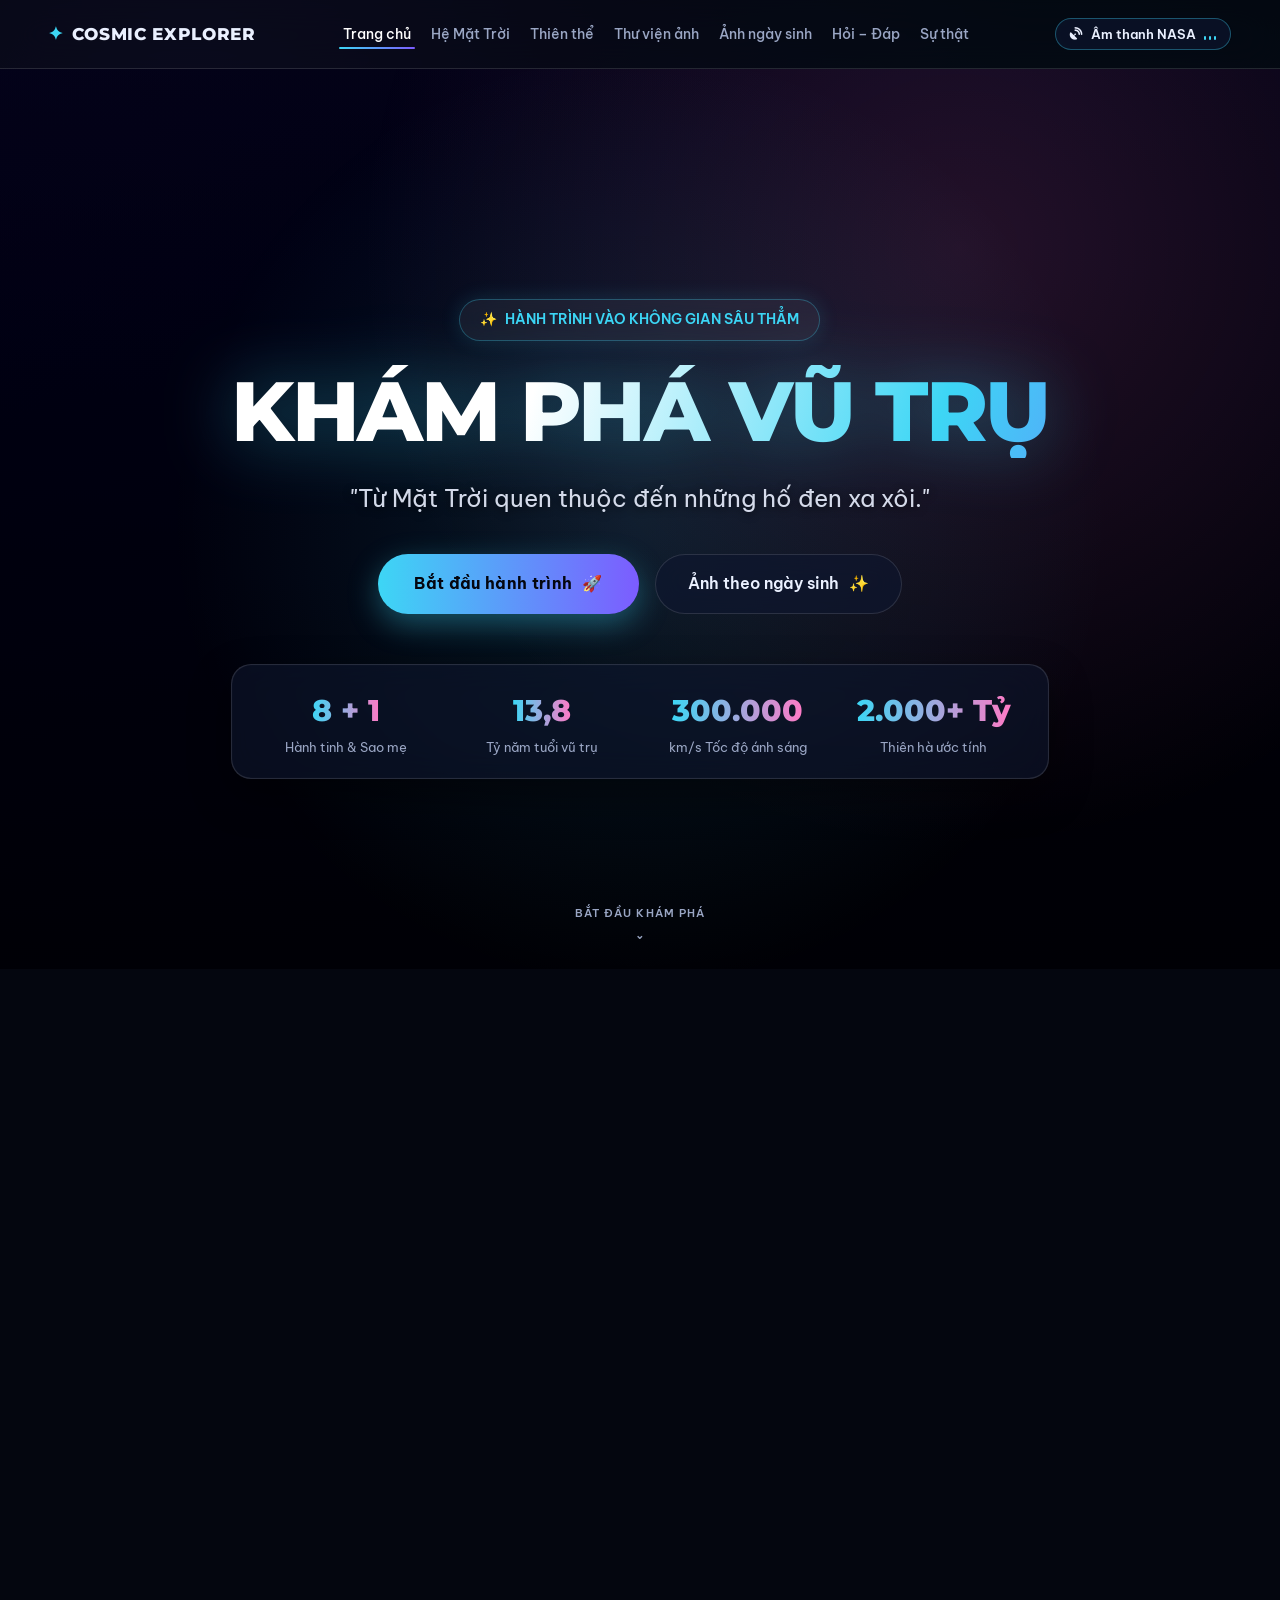
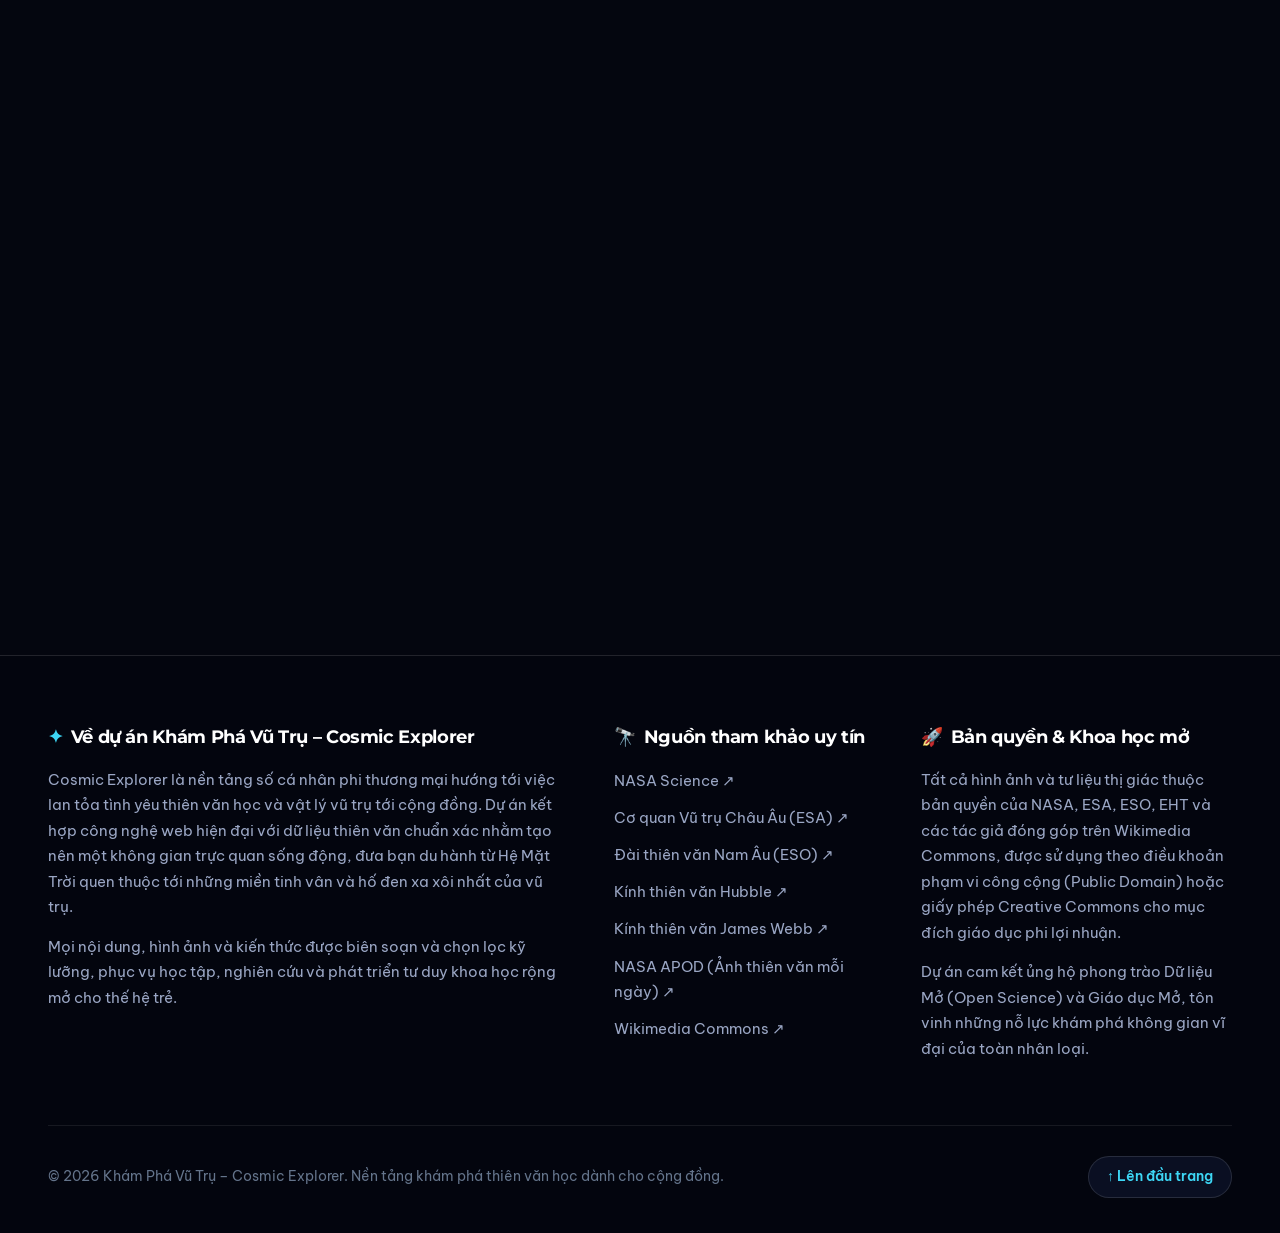
==== commit 11a184f8: "Add files via upload" ====
--- a/cosmos-exploration/kham-pha-vu-tru.html
+++ b/cosmos-exploration/kham-pha-vu-tru.html
@@ -4081,7 +4081,7 @@
 
   // --- Bộ chọn tiện ích ---
   const $ = (selector, parent = document) => parent.querySelector(selector);
-  const $$ = (selector, parent = document) => [...parent.querySelectorAll(selector)];
+  const $ = (selector, parent = document) => [...parent.querySelectorAll(selector)];
 
   /* ==========================================================================
      1. CANVAS VŨ TRỤ: BẦU TRỜI SAO LẤP LÁNH & SAO BĂNG (SHOOTING STARS)
@@ -4485,7 +4485,7 @@
         const btn = e.target.closest('.tab-btn');
         if (!btn) return;
         
-        $$('.tab-btn', tabsContainer).forEach(b => {
+        $('.tab-btn', tabsContainer).forEach(b => {
           b.classList.remove('active');
           b.setAttribute('aria-selected', 'false');
         });
@@ -4536,7 +4536,7 @@
         grid.style.transform = 'none';
 
         // Gắn sự kiện click mở lightbox
-        $$('.gallery-card', grid).forEach(card => {
+        $('.gallery-card', grid).forEach(card => {
           const open = () => {
             this.lightboxIndex = parseInt(card.dataset.galleryIndex, 10);
             this.openLightbox();
@@ -4854,7 +4854,7 @@
 
         // Bẫy tiêu điểm (Focus Trap)
         if (e.key === 'Tab') {
-          const focusable = $$('button, [href], input, select, textarea, [tabindex]:not([tabindex="-1"])', this.activeModal);
+          const focusable = $('button, [href], input, select, textarea, [tabindex]:not([tabindex="-1"])', this.activeModal);
           if (focusable.length === 0) return;
           const first = focusable[0];
           const last = focusable[focusable.length - 1];
@@ -4885,7 +4885,7 @@
         });
 
         // Đóng menu mobile khi nhấn liên kết
-        $$('.nav-link', menu).forEach(link => {
+        $('.nav-link', menu).forEach(link => {
           link.addEventListener('click', () => {
             menu.classList.remove('open');
             burger.classList.remove('active');
@@ -4940,7 +4940,7 @@
 
       // Scroll Spy làm sáng menu tương ứng
       const sections = ['home', 'solar', 'objects', 'gallery', 'birthday', 'faq', 'facts'];
-      const navLinks = $$('.nav-link');
+      const navLinks = $('.nav-link');
 
       const spyObserver = new IntersectionObserver((entries) => {
         entries.forEach(entry => {
@@ -4966,7 +4966,7 @@
     /* --- Hiệu ứng cuộn Reveal --- */
     initScrollReveal() {
       if (window.matchMedia('(prefers-reduced-motion: reduce)').matches) {
-        $$('.reveal').forEach(el => el.classList.add('revealed'));
+        $('.reveal').forEach(el => el.classList.add('revealed'));
         return;
       }
 
@@ -4982,7 +4982,7 @@
         threshold: 0.1
       });
 
-      $$('.reveal').forEach(el => revealObserver.observe(el));
+      $('.reveal').forEach(el => revealObserver.observe(el));
     }
   }
 
@@ -5254,7 +5254,7 @@
         speedGroup.addEventListener('click', (e) => {
           const btn = e.target.closest('.btn-speed');
           if (!btn) return;
-          $$('.btn-speed', speedGroup).forEach(b => b.classList.remove('active'));
+          $('.btn-speed', speedGroup).forEach(b => b.classList.remove('active'));
           btn.classList.add('active');
           this.speedMultiplier = parseFloat(btn.dataset.speed) || 1.0;
         });
